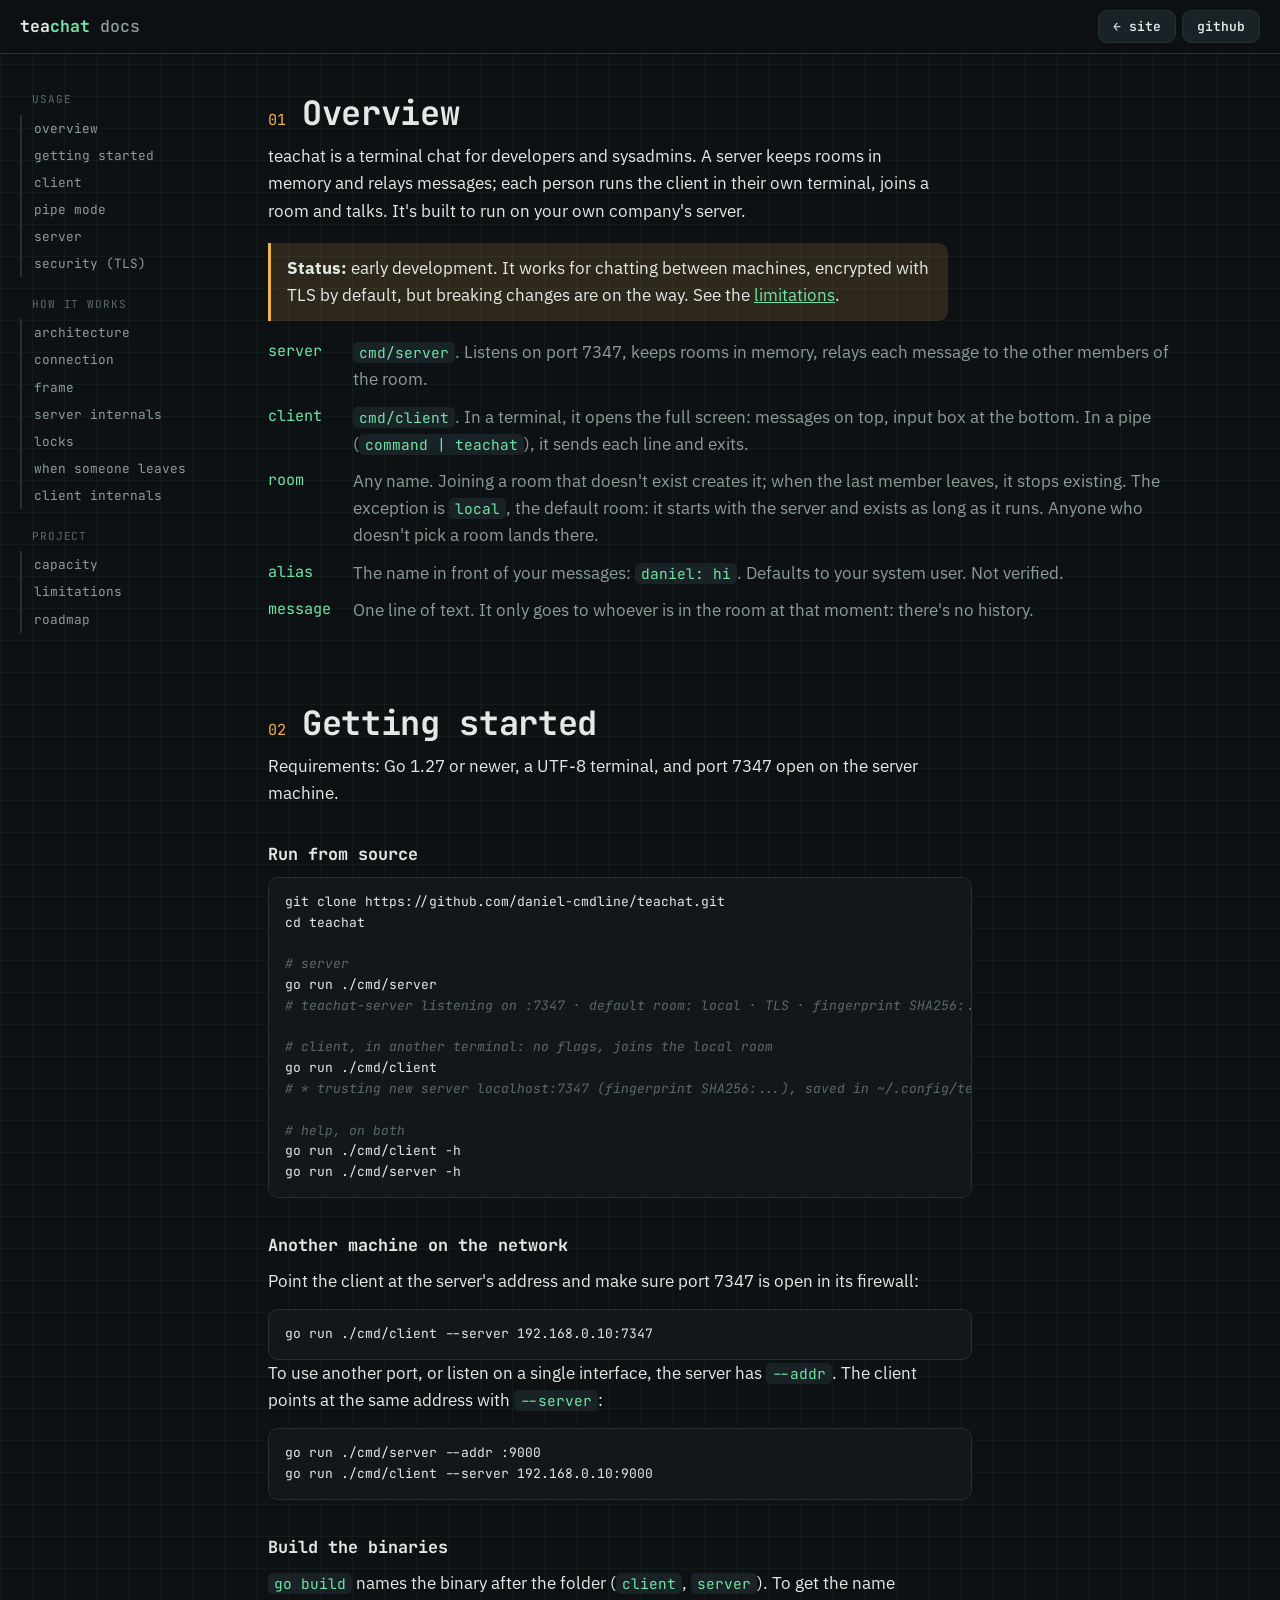
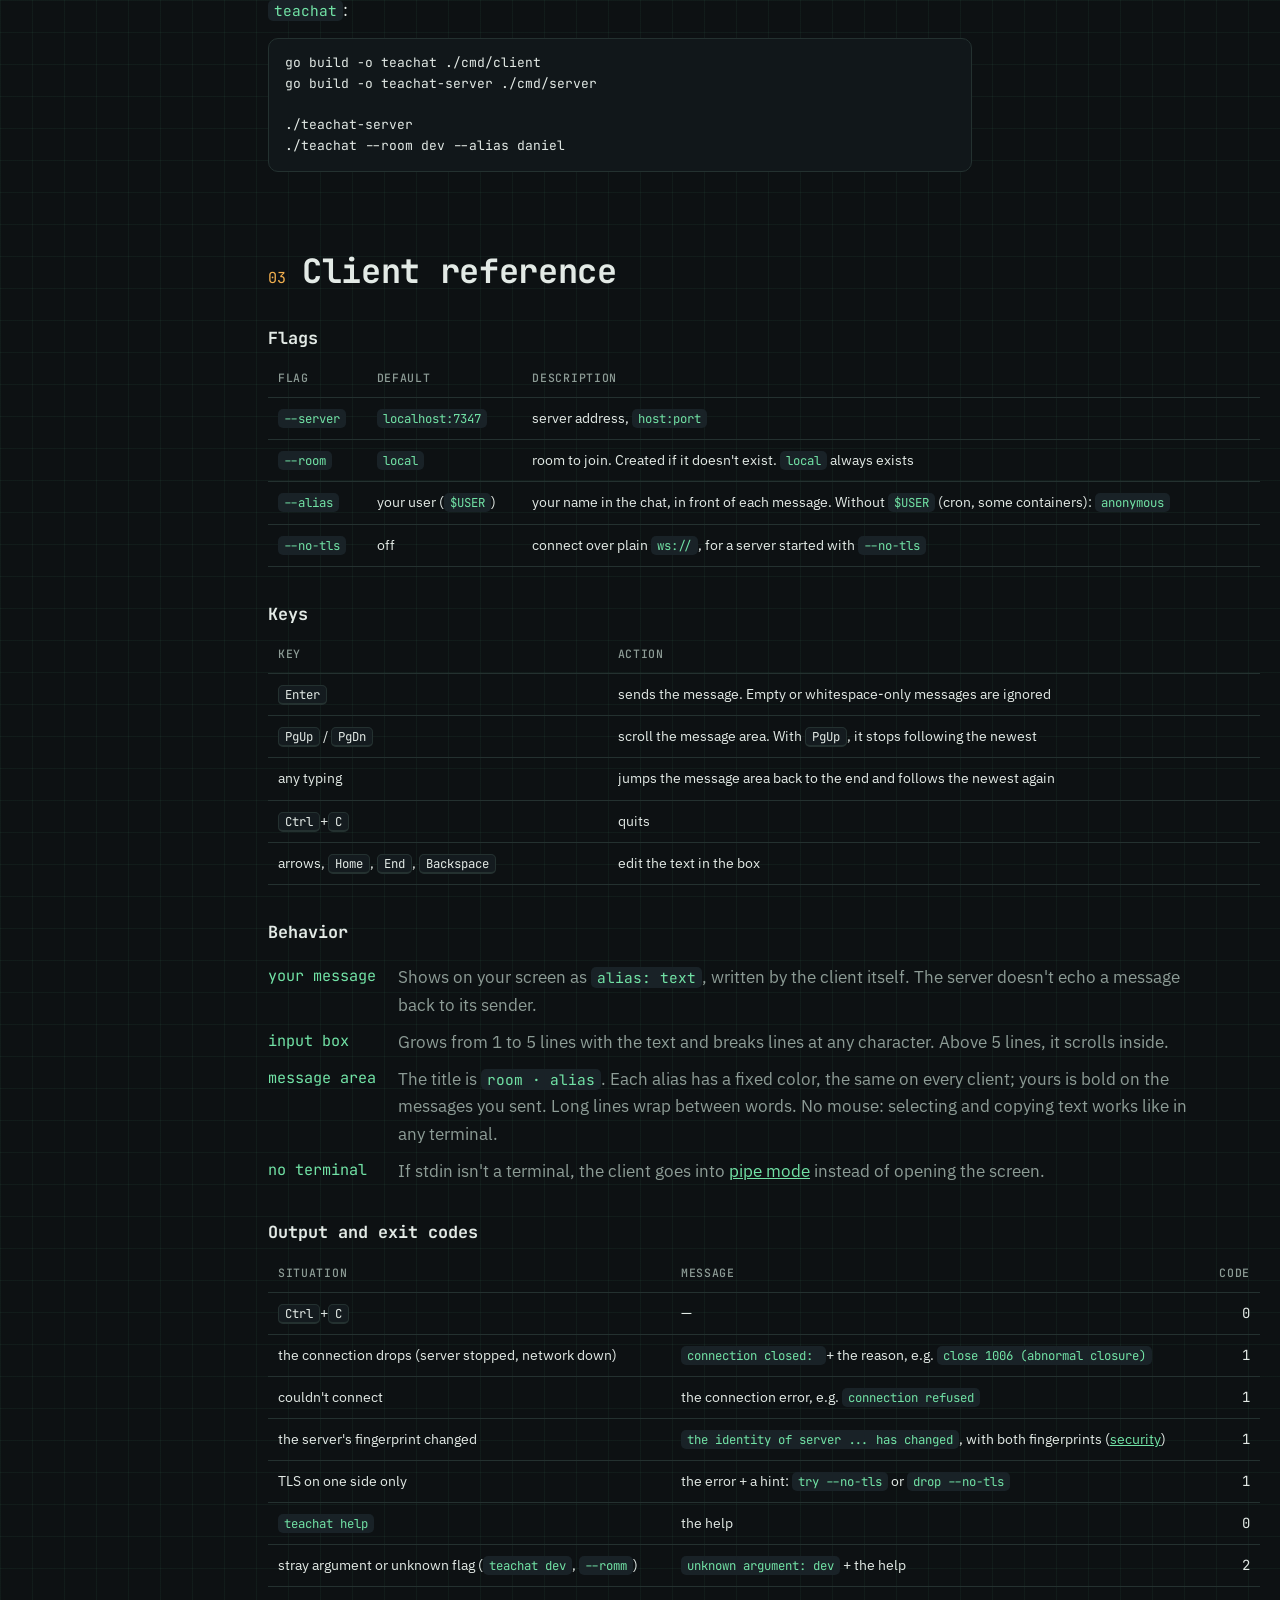
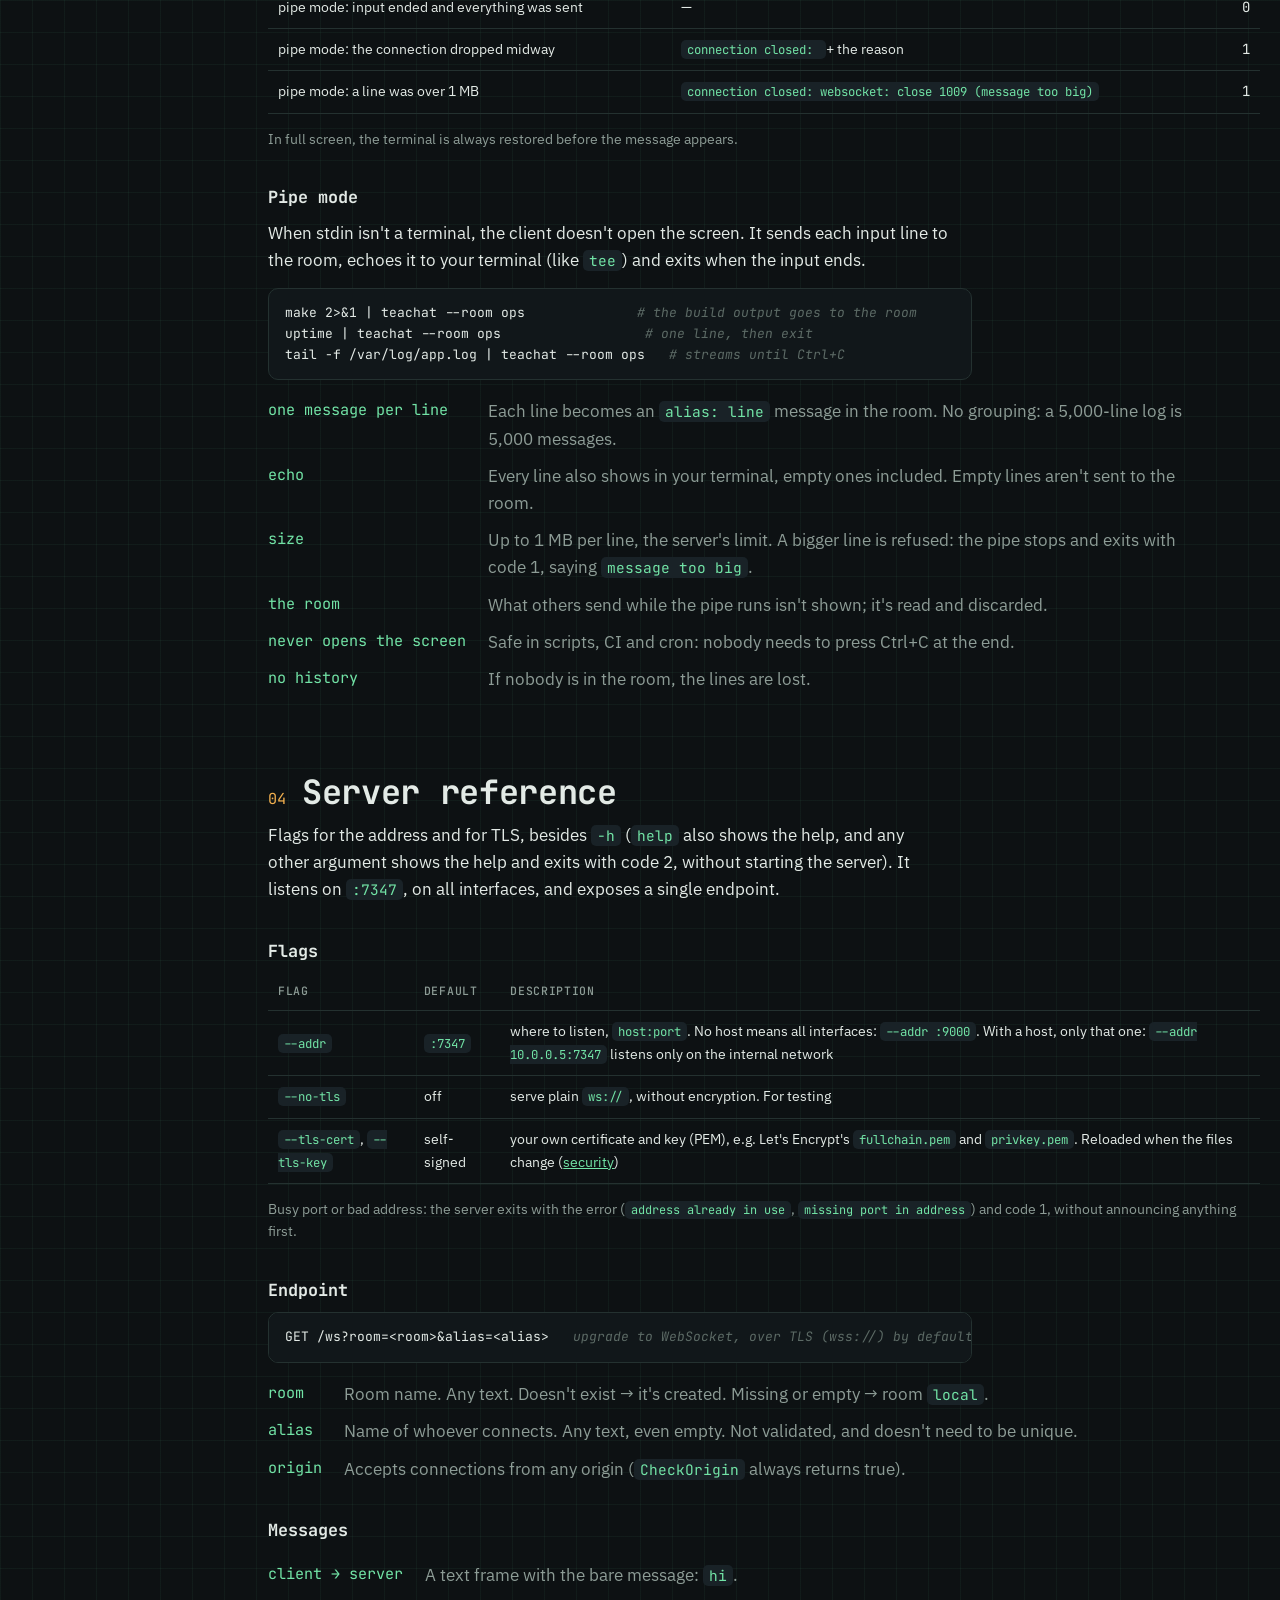
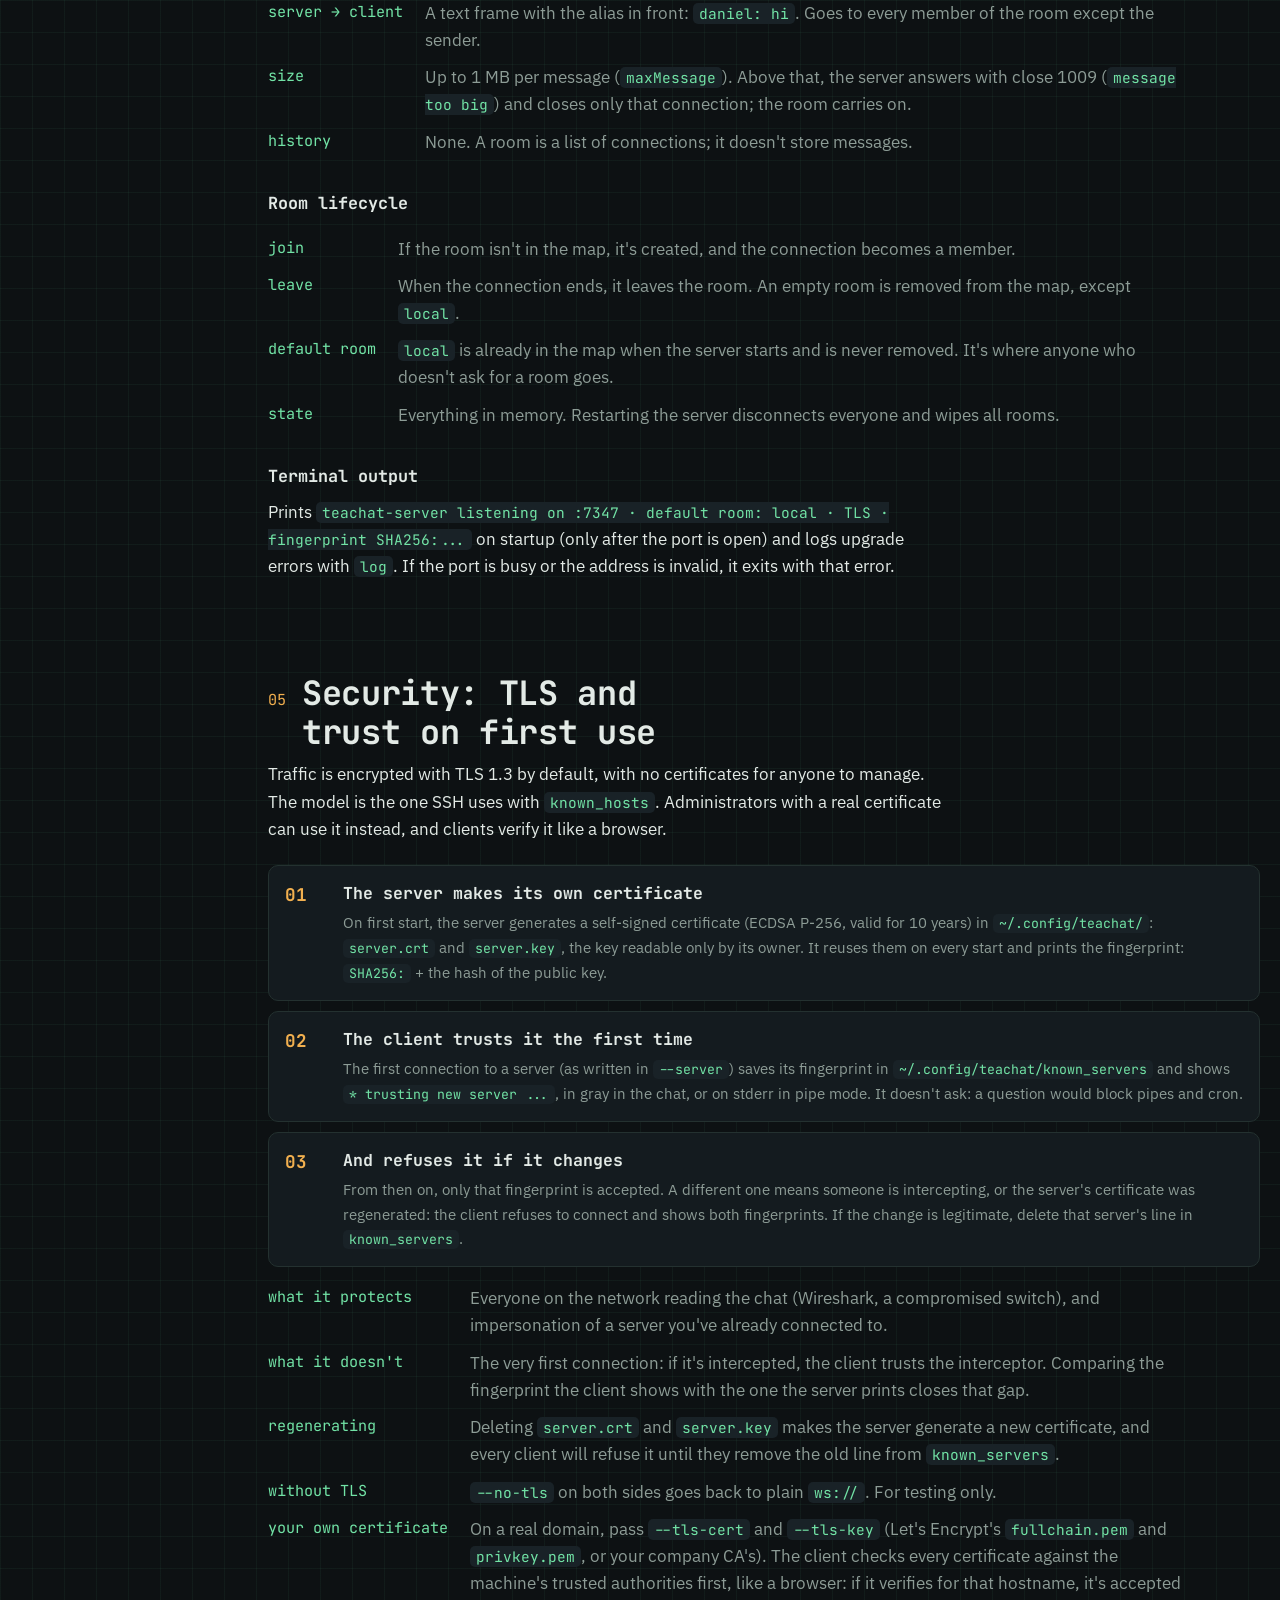
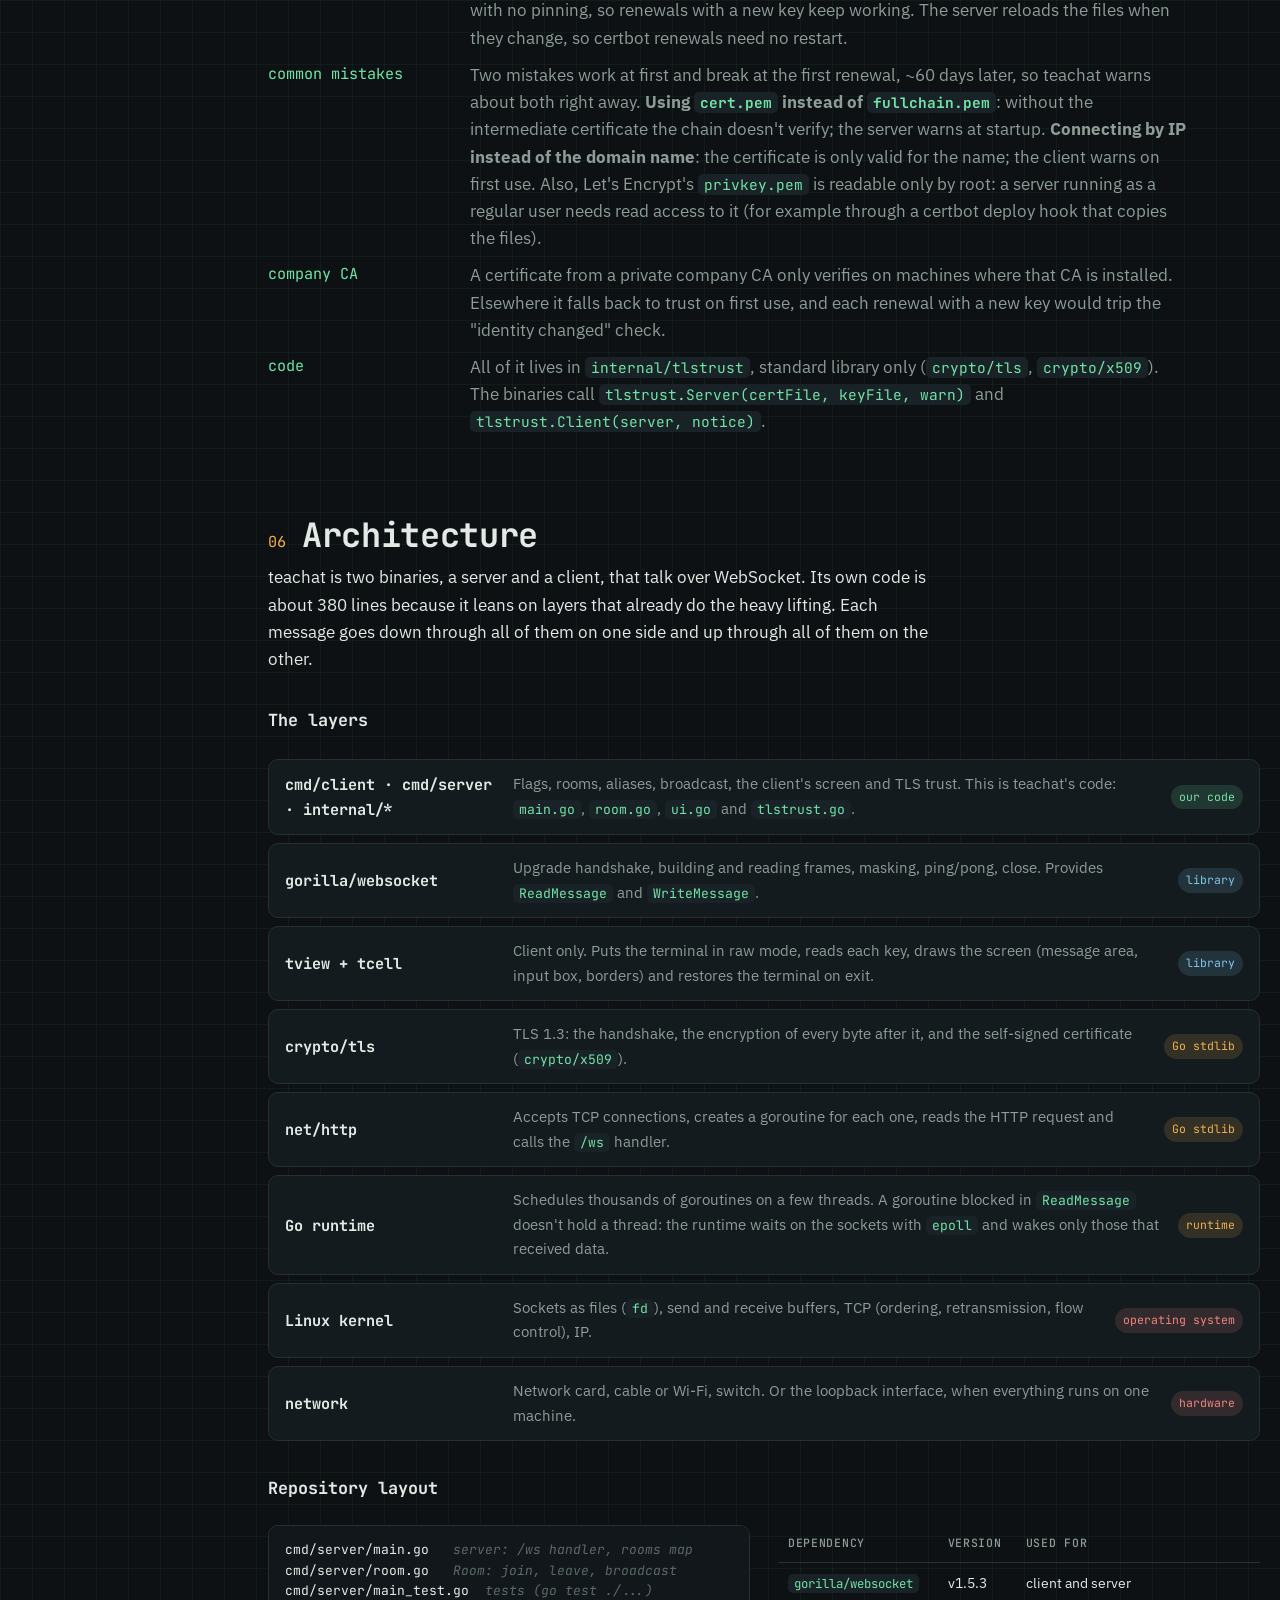
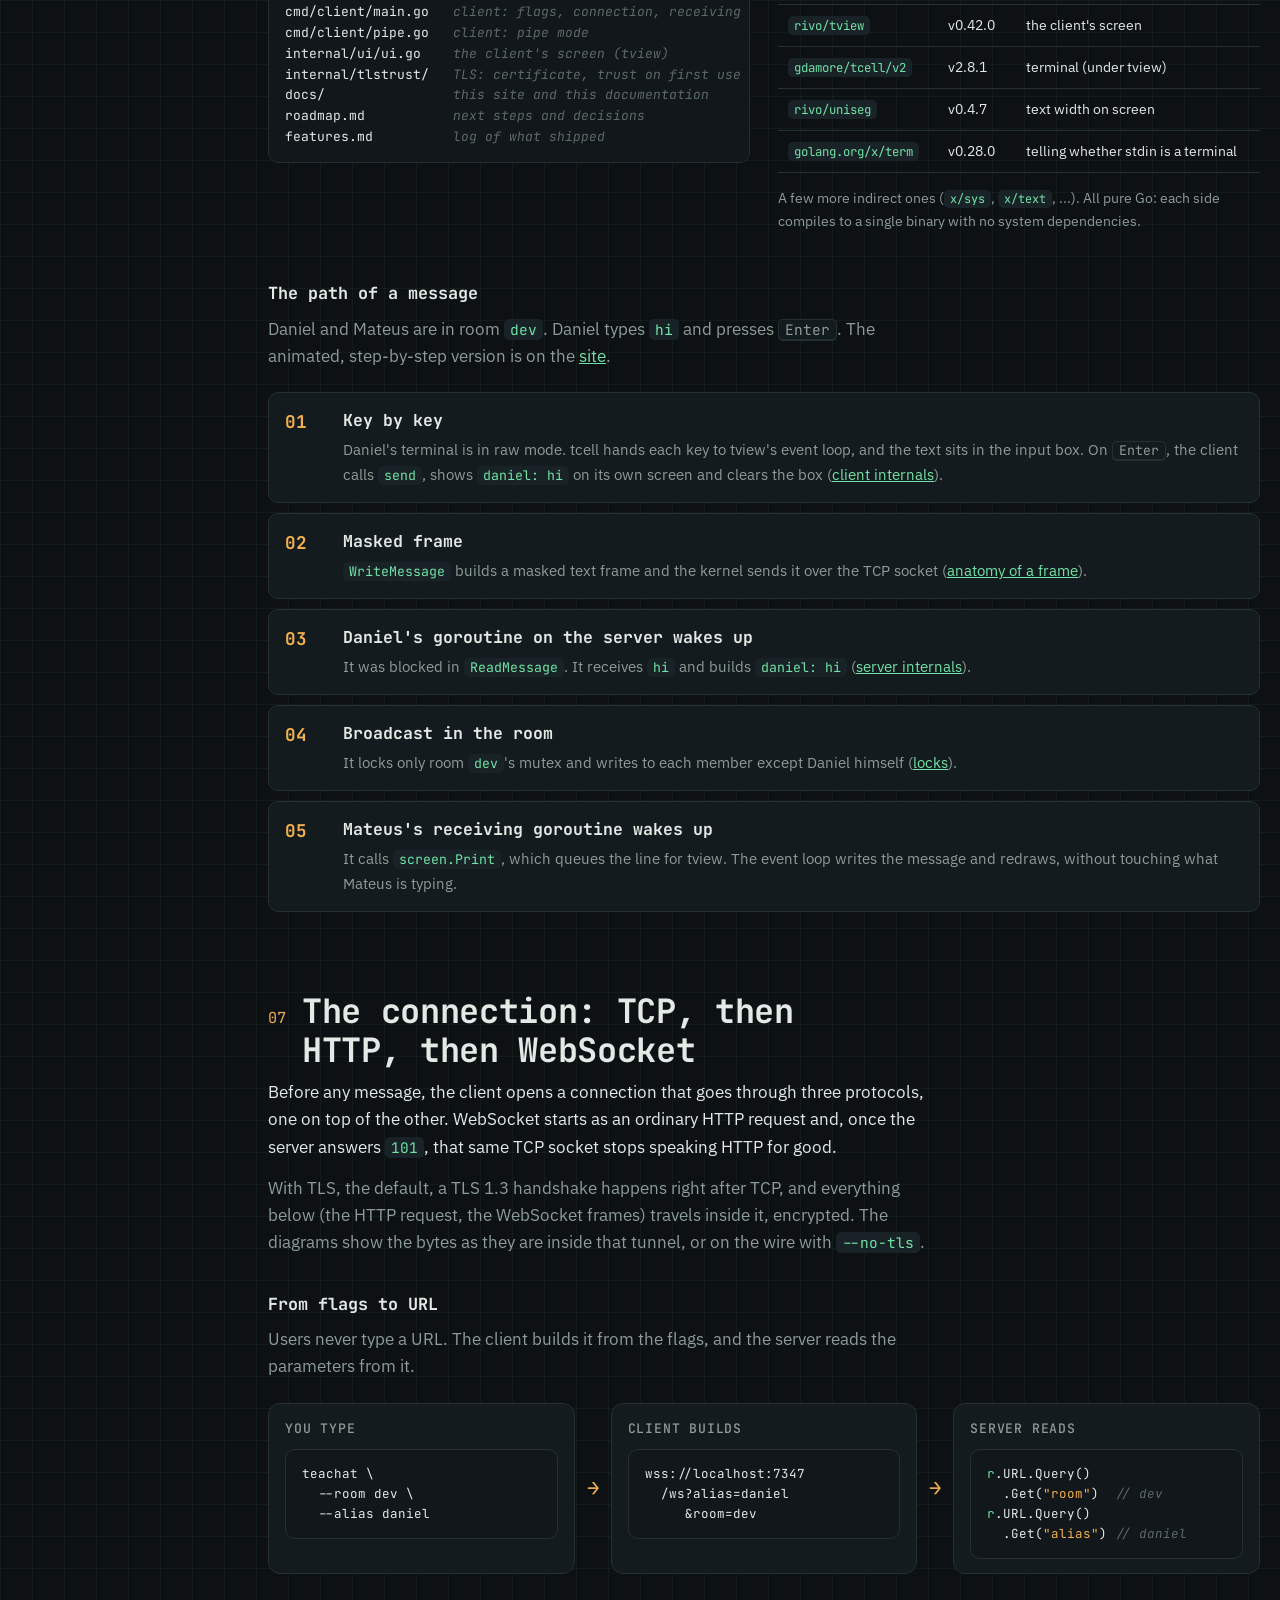
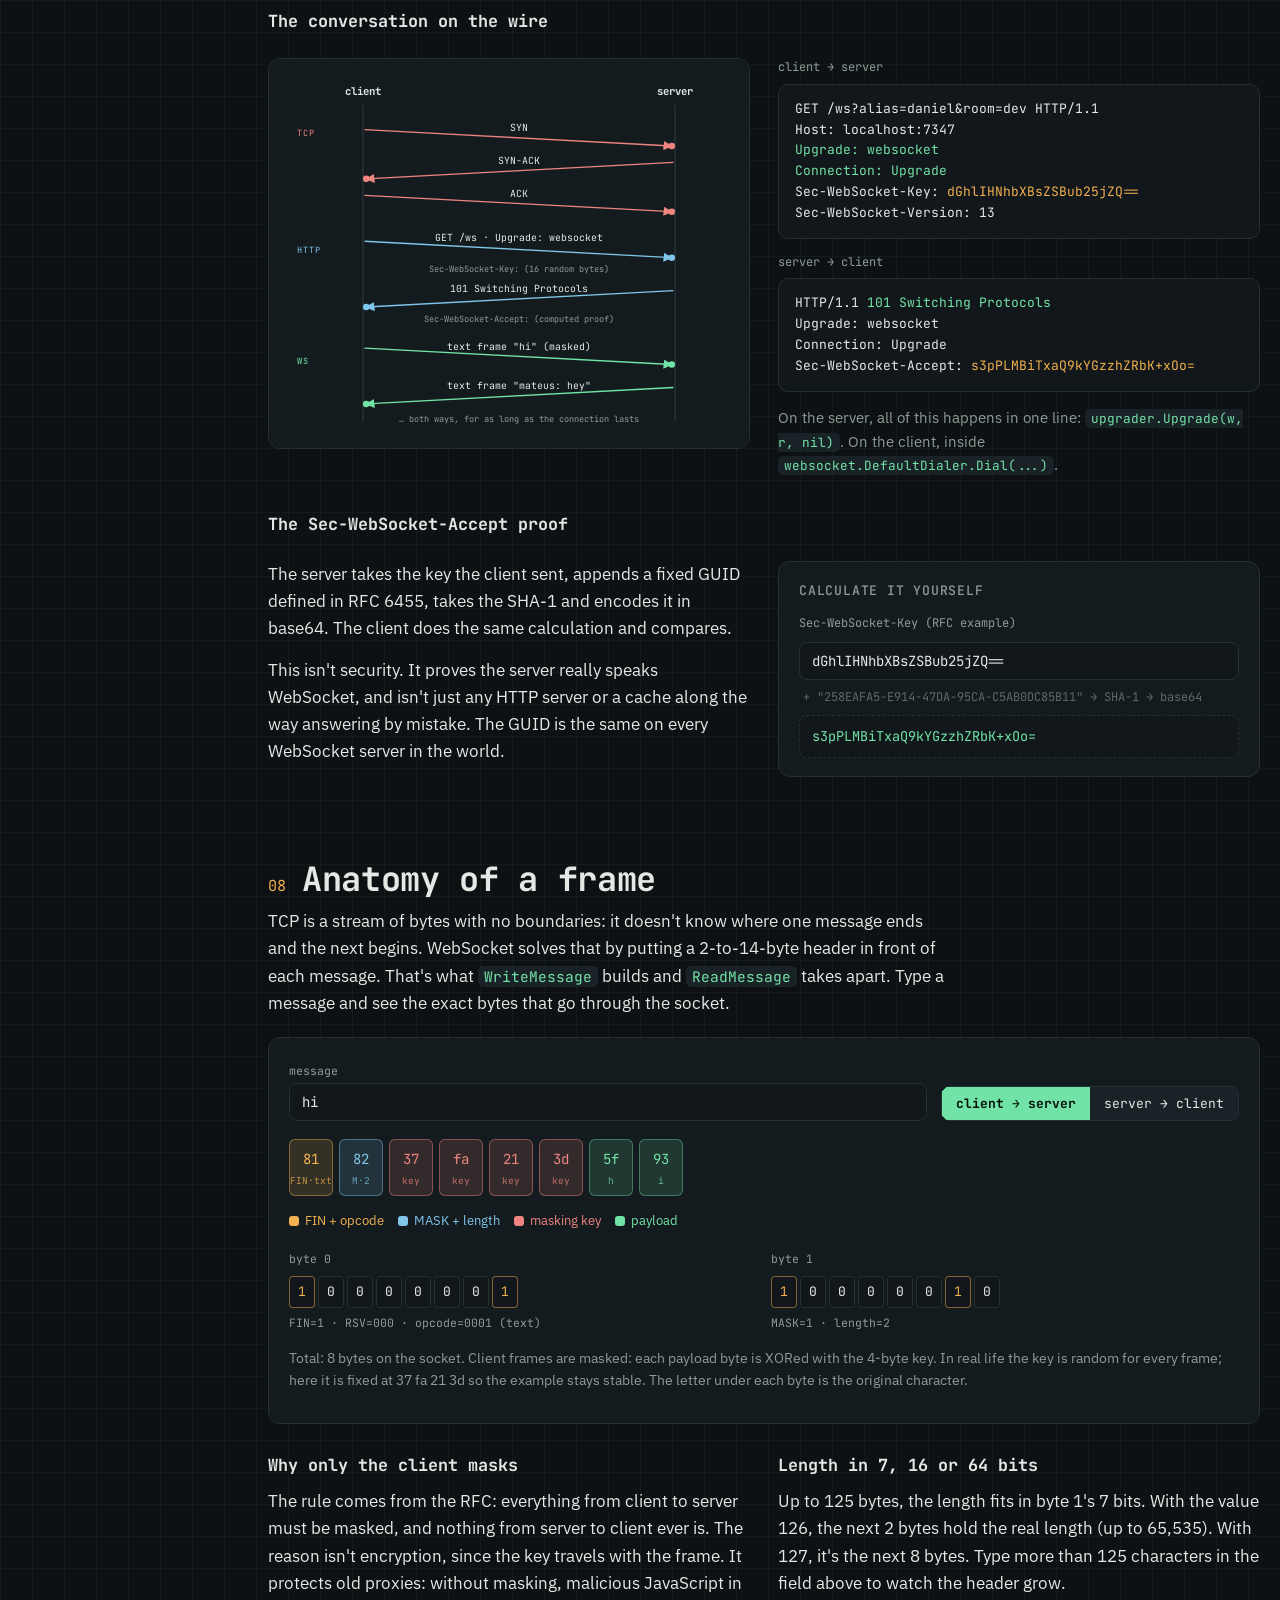
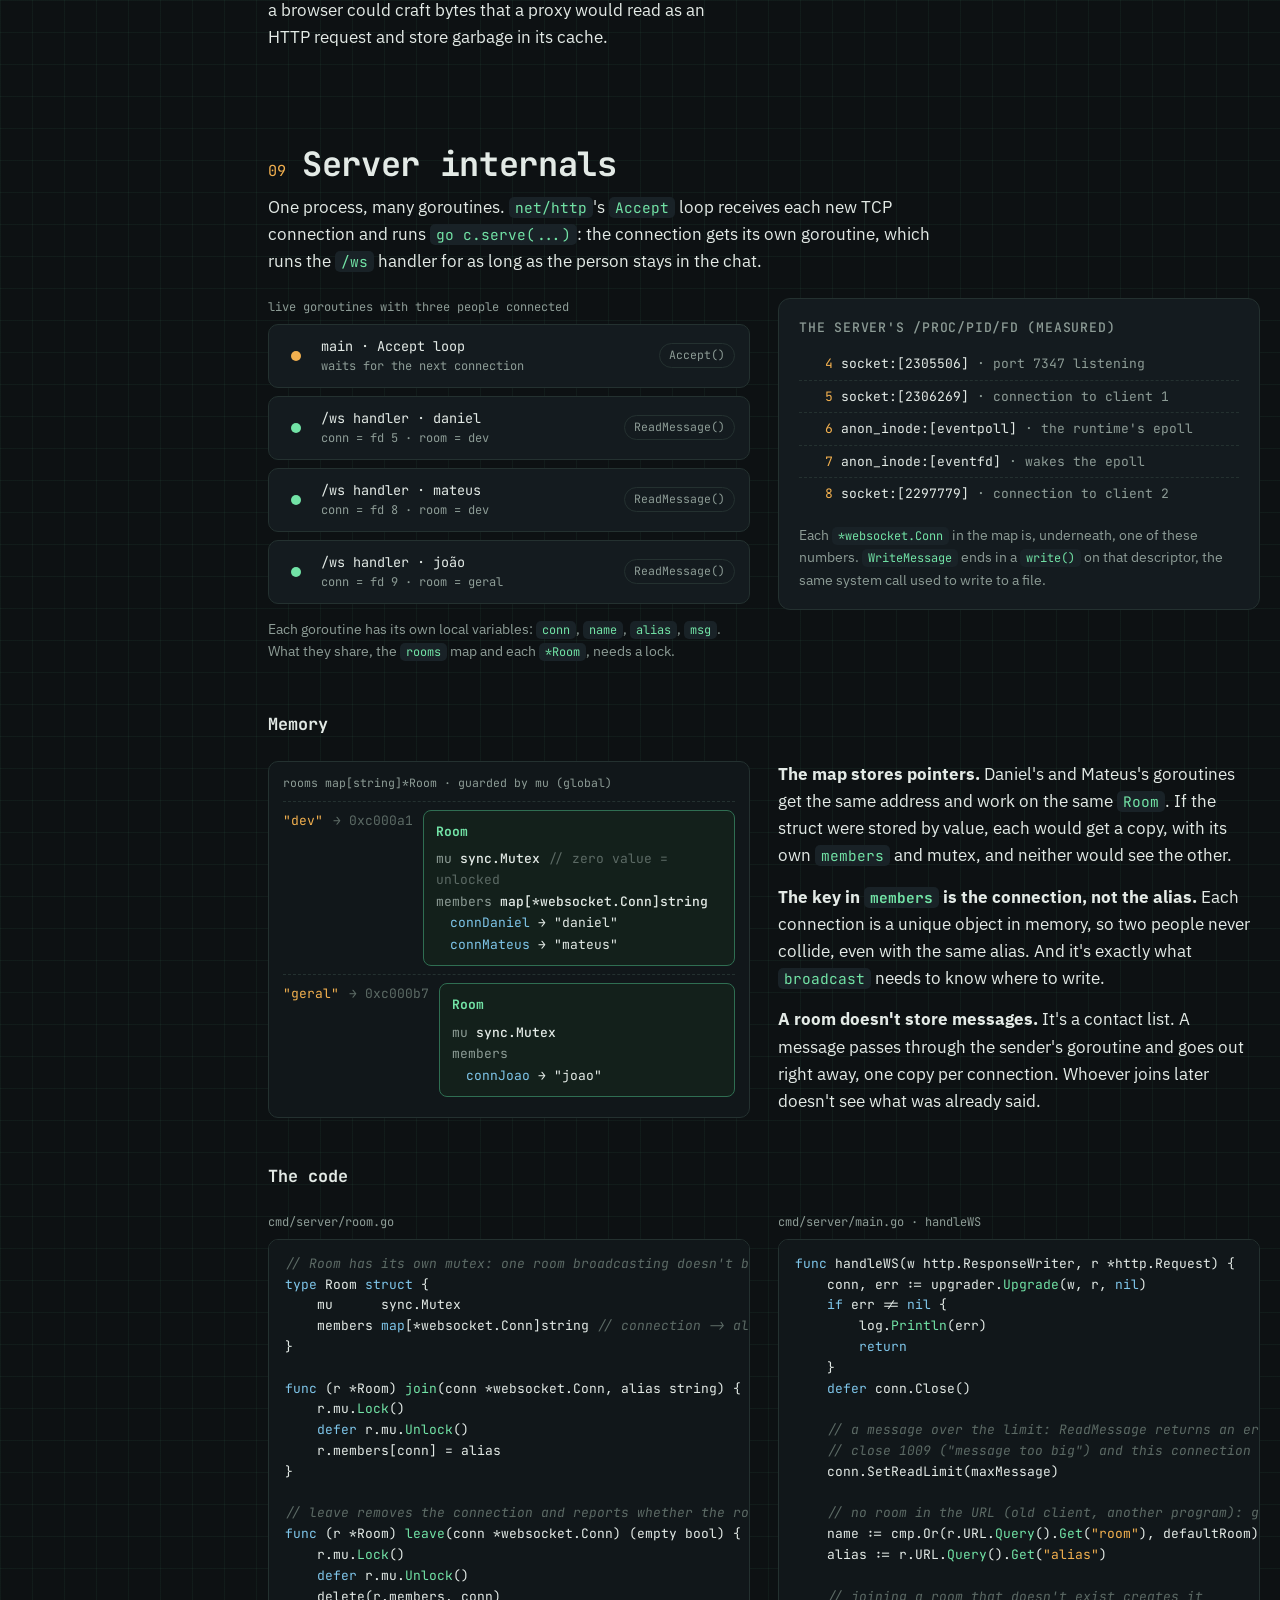
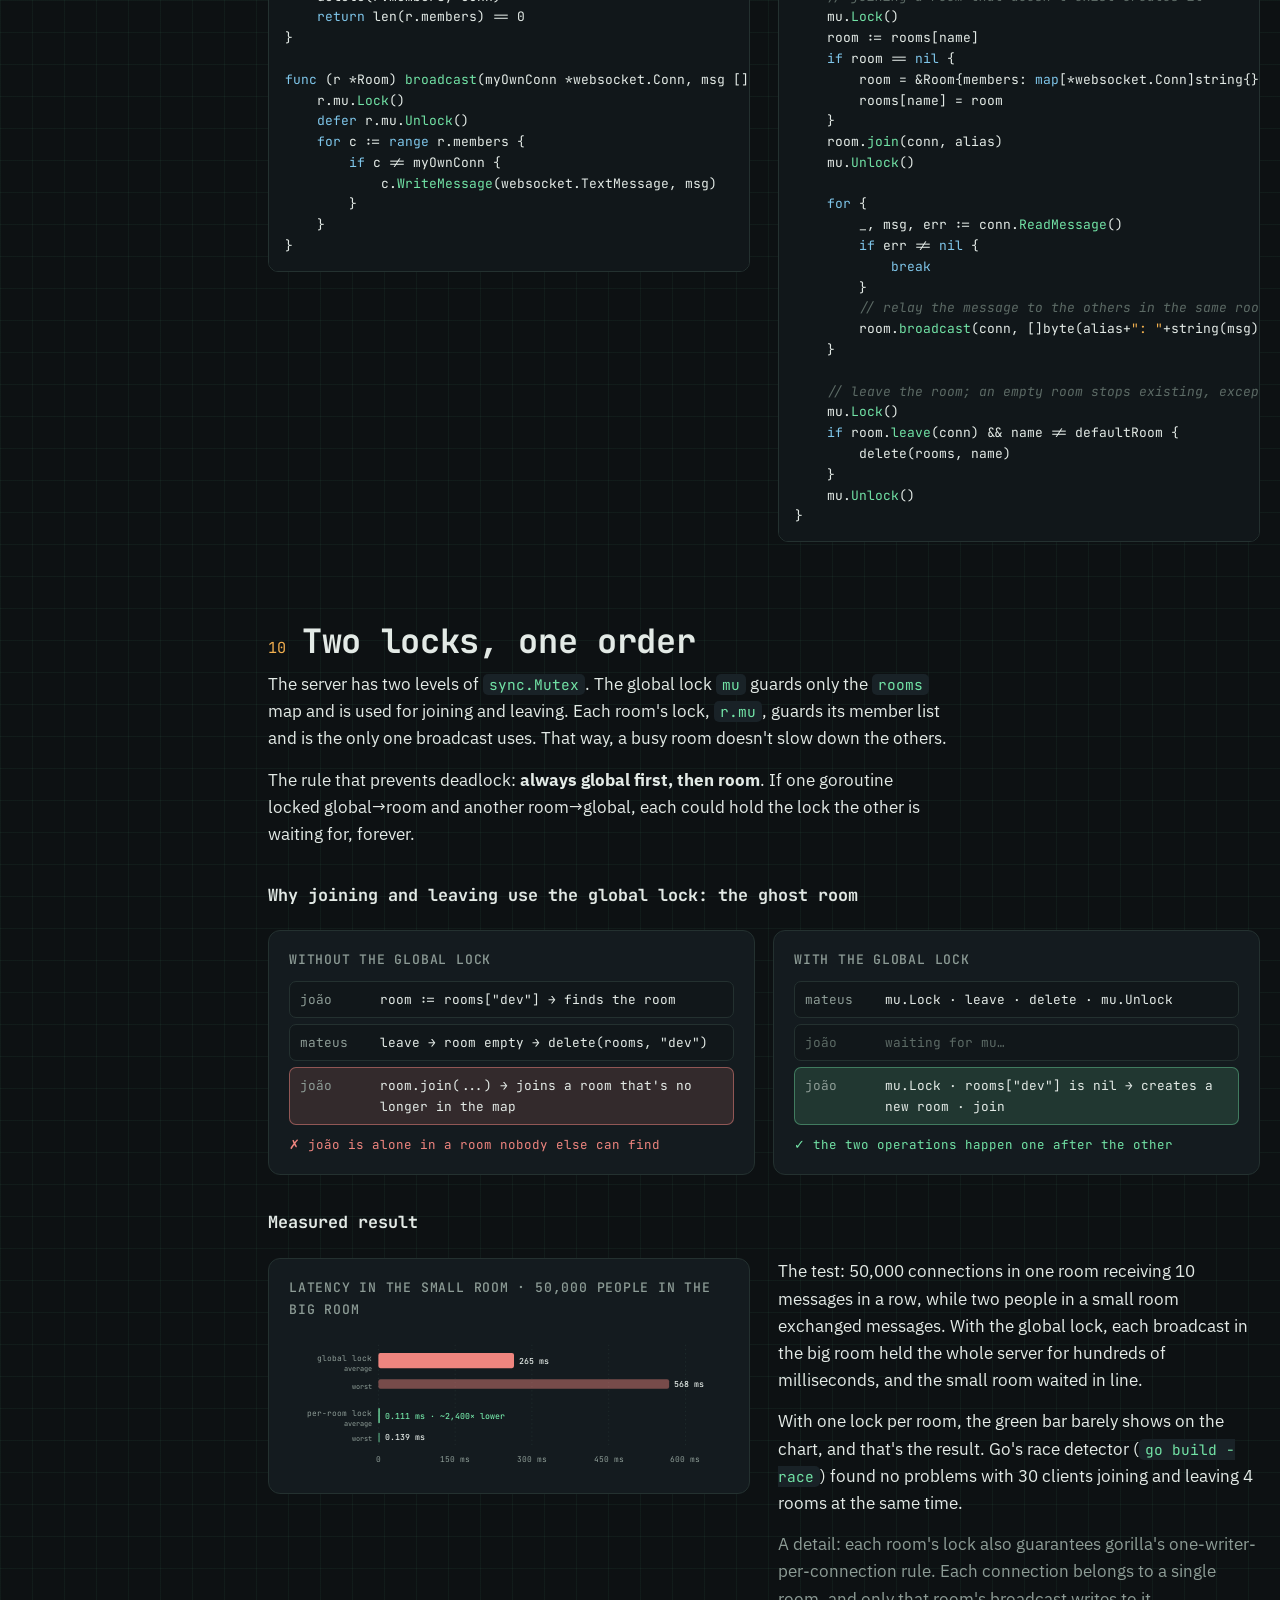
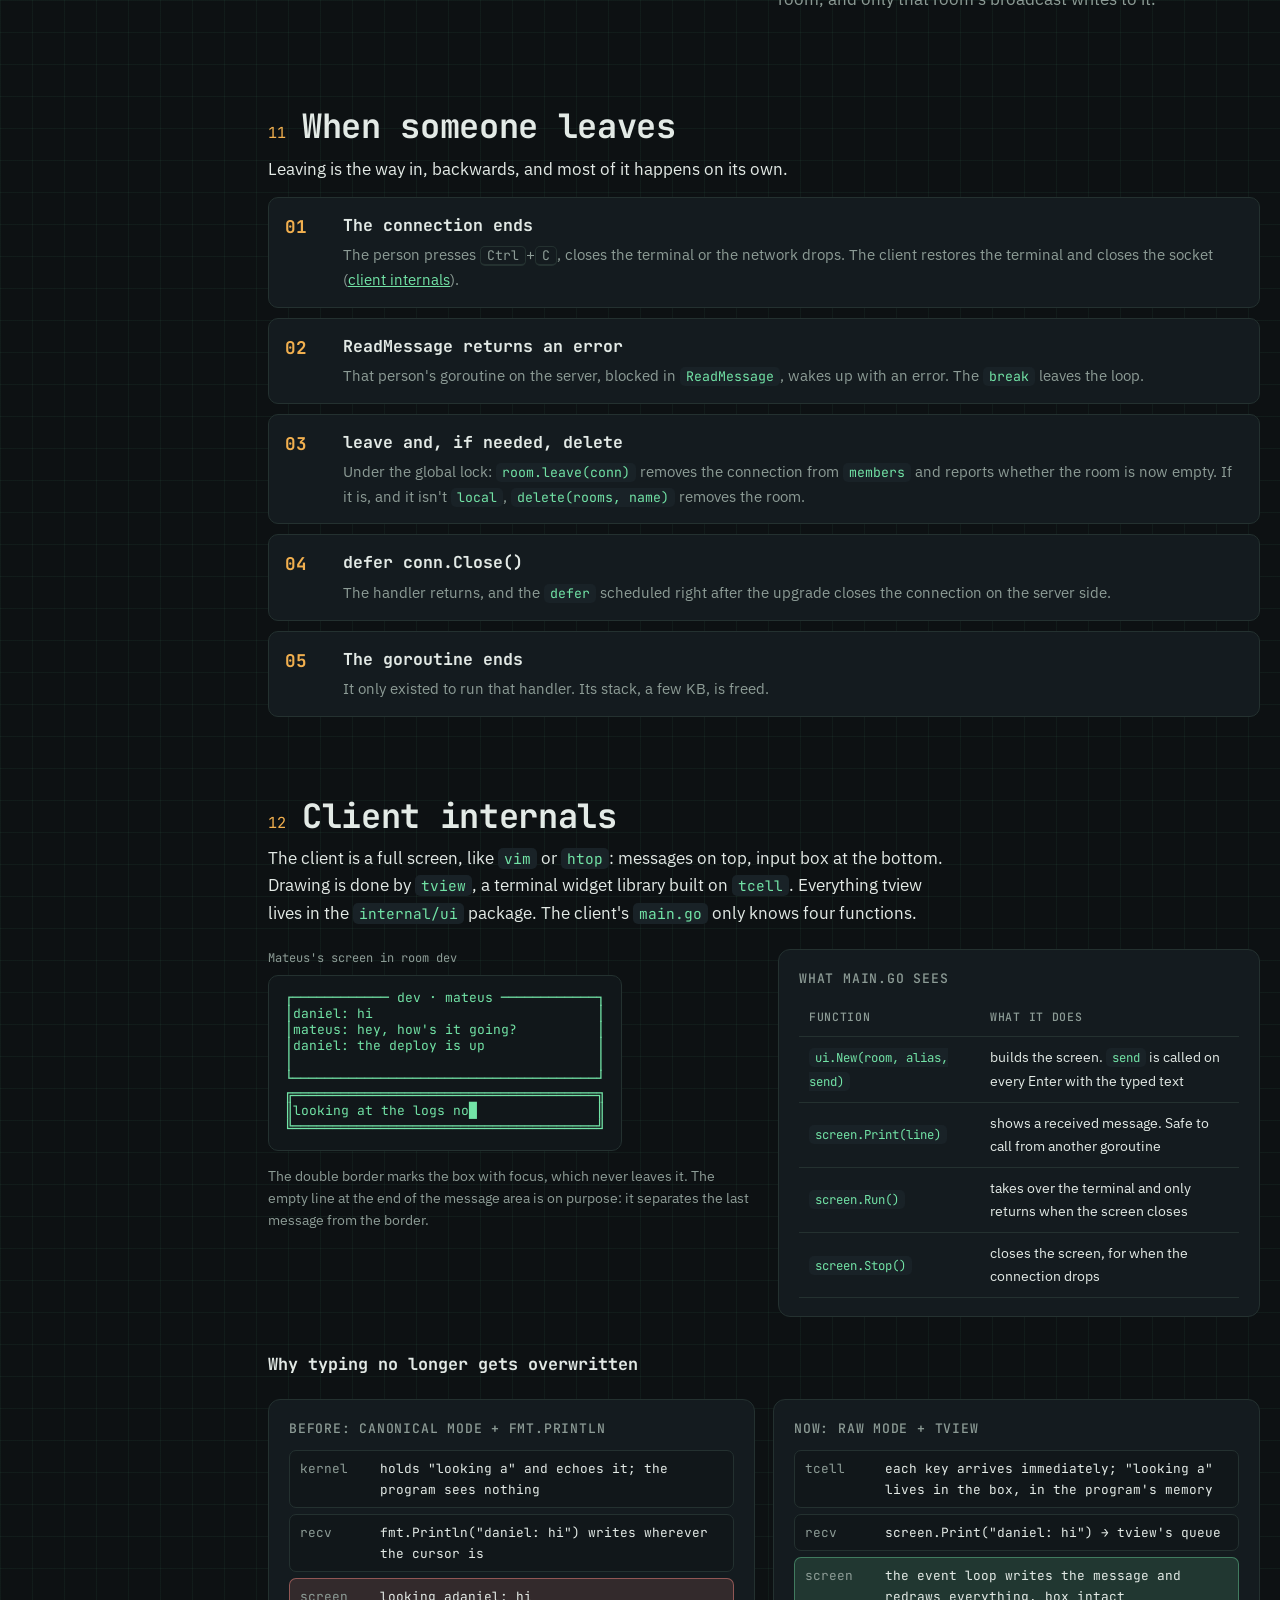
==== docs/docs.html @ d83d0df1 "TLS by default, with trust on first use or your own certificate All TLS code lives in internal/tlstr" ====
<!doctype html>
<html lang="en">
<head>
<meta charset="utf-8">
<meta name="viewport" content="width=device-width, initial-scale=1, viewport-fit=cover">
<title>teachat · docs</title>
<meta name="description" content="teachat documentation: usage, client and server reference, protocol, and how everything works inside.">
<link rel="preconnect" href="https://fonts.googleapis.com">
<link rel="preconnect" href="https://fonts.gstatic.com" crossorigin>
<link rel="stylesheet" href="https://fonts.googleapis.com/css2?family=IBM+Plex+Sans:wght@400;500;600&family=JetBrains+Mono:wght@400;500;700&display=swap">
<link rel="stylesheet" href="style.css">
</head>
<body>
<nav class="toc" aria-label="teachat">
  <div class="wrap" style="max-width:1280px">
    <a class="brand" href="index.html">tea<b>chat</b> <span style="color:var(--muted);font-weight:500">docs</span></a>
    <a class="btn" href="index.html">← site</a>
    <a class="btn" href="https://github.com/daniel-cmdline/teachat">github</a>
  </div>
</nav>

<div class="docs-grid">
<aside class="side" aria-label="Documentation">
  <div class="grp">usage</div>
  <a href="#overview">overview</a>
  <a href="#getting-started">getting started</a>
  <a href="#client-ref">client</a>
  <a href="#pipe-mode">pipe mode</a>
  <a href="#server-ref">server</a>
  <a href="#security">security (TLS)</a>
  <div class="grp">how it works</div>
  <a href="#architecture">architecture</a>
  <a href="#connection">connection</a>
  <a href="#frame">frame</a>
  <a href="#server">server internals</a>
  <a href="#locks">locks</a>
  <a href="#leaving">when someone leaves</a>
  <a href="#client">client internals</a>
  <div class="grp">project</div>
  <a href="#capacity">capacity</a>
  <a href="#limits">limitations</a>
  <a href="#roadmap">roadmap</a>
</aside>
<main>
<section id="overview">
  <div class="read">
    <div class="sec-head"><span class="sec-num">01</span><h2>Overview</h2></div>
    <p>teachat is a terminal chat for developers and sysadmins. A server keeps rooms in memory and relays messages; each person runs the client in their own terminal, joins a room and talks. It's built to run on your own company's server.</p>
    <div class="callout"><p><b>Status:</b> early development. It works for chatting between machines, encrypted with TLS by default, but breaking changes are on the way. See the <a href="#limits">limitations</a>.</p></div>
  </div>
  <dl class="ref">
    <dt>server</dt><dd><code>cmd/server</code>. Listens on port 7347, keeps rooms in memory, relays each message to the other members of the room.</dd>
    <dt>client</dt><dd><code>cmd/client</code>. In a terminal, it opens the full screen: messages on top, input box at the bottom. In a pipe (<code>command | teachat</code>), it sends each line and exits.</dd>
    <dt>room</dt><dd>Any name. Joining a room that doesn't exist creates it; when the last member leaves, it stops existing. The exception is <code>local</code>, the default room: it starts with the server and exists as long as it runs. Anyone who doesn't pick a room lands there.</dd>
    <dt>alias</dt><dd>The name in front of your messages: <code>daniel: hi</code>. Defaults to your system user. Not verified.</dd>
    <dt>message</dt><dd>One line of text. It only goes to whoever is in the room at that moment: there's no history.</dd>
  </dl>
</section>

<section id="getting-started">
  <div class="read">
    <div class="sec-head"><span class="sec-num">02</span><h2>Getting started</h2></div>
    <p>Requirements: Go 1.27 or newer, a UTF-8 terminal, and port 7347 open on the server machine.</p>
  </div>
  <h3>Run from source</h3>
  <pre style="max-width:88ch">git clone https://github.com/daniel-cmdline/teachat.git
cd teachat

<span class="c"># server</span>
go run ./cmd/server
<span class="c"># teachat-server listening on :7347 · default room: local · TLS · fingerprint SHA256:...</span>

<span class="c"># client, in another terminal: no flags, joins the local room</span>
go run ./cmd/client
<span class="c"># * trusting new server localhost:7347 (fingerprint SHA256:...), saved in ~/.config/teachat/known_servers</span>

<span class="c"># help, on both</span>
go run ./cmd/client -h
go run ./cmd/server -h</pre>
  <h3>Another machine on the network</h3>
  <p class="read">Point the client at the server's address and make sure port 7347 is open in its firewall:</p>
  <pre style="max-width:88ch">go run ./cmd/client --server 192.168.0.10:7347</pre>
  <p class="read">To use another port, or listen on a single interface, the server has <code>--addr</code>. The client points at the same address with <code>--server</code>:</p>
  <pre style="max-width:88ch">go run ./cmd/server --addr :9000
go run ./cmd/client --server 192.168.0.10:9000</pre>
  <h3>Build the binaries</h3>
  <p class="read"><code>go build</code> names the binary after the folder (<code>client</code>, <code>server</code>). To get the name <code>teachat</code>:</p>
  <pre style="max-width:88ch">go build -o teachat ./cmd/client
go build -o teachat-server ./cmd/server

./teachat-server
./teachat --room dev --alias daniel</pre>
</section>

<section id="client-ref">
  <div class="read">
    <div class="sec-head"><span class="sec-num">03</span><h2>Client reference</h2></div>
  </div>
  <h3>Flags</h3>
  <div class="scroll">
    <table>
      <thead><tr><th>flag</th><th>default</th><th>description</th></tr></thead>
      <tbody>
        <tr><td><code>--server</code></td><td><code>localhost:7347</code></td><td>server address, <code>host:port</code></td></tr>
        <tr><td><code>--room</code></td><td><code>local</code></td><td>room to join. Created if it doesn't exist. <code>local</code> always exists</td></tr>
        <tr><td><code>--alias</code></td><td>your user (<code>$USER</code>)</td><td>your name in the chat, in front of each message. Without <code>$USER</code> (cron, some containers): <code>anonymous</code></td></tr>
        <tr><td><code>--no-tls</code></td><td>off</td><td>connect over plain <code>ws://</code>, for a server started with <code>--no-tls</code></td></tr>
      </tbody>
    </table>
  </div>
  <h3>Keys</h3>
  <div class="scroll">
    <table>
      <thead><tr><th>key</th><th>action</th></tr></thead>
      <tbody>
        <tr><td><kbd>Enter</kbd></td><td>sends the message. Empty or whitespace-only messages are ignored</td></tr>
        <tr><td><kbd>PgUp</kbd> / <kbd>PgDn</kbd></td><td>scroll the message area. With <kbd>PgUp</kbd>, it stops following the newest</td></tr>
        <tr><td>any typing</td><td>jumps the message area back to the end and follows the newest again</td></tr>
        <tr><td><kbd>Ctrl</kbd>+<kbd>C</kbd></td><td>quits</td></tr>
        <tr><td>arrows, <kbd>Home</kbd>, <kbd>End</kbd>, <kbd>Backspace</kbd></td><td>edit the text in the box</td></tr>
      </tbody>
    </table>
  </div>
  <h3>Behavior</h3>
  <dl class="ref">
    <dt>your message</dt><dd>Shows on your screen as <code>alias: text</code>, written by the client itself. The server doesn't echo a message back to its sender.</dd>
    <dt>input box</dt><dd>Grows from 1 to 5 lines with the text and breaks lines at any character. Above 5 lines, it scrolls inside.</dd>
    <dt>message area</dt><dd>The title is <code>room · alias</code>. Each alias has a fixed color, the same on every client; yours is bold on the messages you sent. Long lines wrap between words. No mouse: selecting and copying text works like in any terminal.</dd>
    <dt>no terminal</dt><dd>If stdin isn't a terminal, the client goes into <a href="#pipe-mode">pipe mode</a> instead of opening the screen.</dd>
  </dl>
  <h3>Output and exit codes</h3>
  <div class="scroll">
    <table>
      <thead><tr><th>situation</th><th>message</th><th class="num">code</th></tr></thead>
      <tbody>
        <tr><td><kbd>Ctrl</kbd>+<kbd>C</kbd></td><td>—</td><td class="num">0</td></tr>
        <tr><td>the connection drops (server stopped, network down)</td><td><code>connection closed: </code> + the reason, e.g. <code>close 1006 (abnormal closure)</code></td><td class="num">1</td></tr>
        <tr><td>couldn't connect</td><td>the connection error, e.g. <code>connection refused</code></td><td class="num">1</td></tr>
        <tr><td>the server's fingerprint changed</td><td><code>the identity of server ... has changed</code>, with both fingerprints (<a href="#security">security</a>)</td><td class="num">1</td></tr>
        <tr><td>TLS on one side only</td><td>the error + a hint: <code>try --no-tls</code> or <code>drop --no-tls</code></td><td class="num">1</td></tr>
        <tr><td><code>teachat help</code></td><td>the help</td><td class="num">0</td></tr>
        <tr><td>stray argument or unknown flag (<code>teachat dev</code>, <code>--romm</code>)</td><td><code>unknown argument: dev</code> + the help</td><td class="num">2</td></tr>
        <tr><td>pipe mode: input ended and everything was sent</td><td>—</td><td class="num">0</td></tr>
        <tr><td>pipe mode: the connection dropped midway</td><td><code>connection closed: </code> + the reason</td><td class="num">1</td></tr>
        <tr><td>pipe mode: a line was over 1 MB</td><td><code>connection closed: websocket: close 1009 (message too big)</code></td><td class="num">1</td></tr>
      </tbody>
    </table>
  </div>
  <p class="note">In full screen, the terminal is always restored before the message appears.</p>

  <h3 id="pipe-mode">Pipe mode</h3>
  <p class="read">When stdin isn't a terminal, the client doesn't open the screen. It sends each input line to the room, echoes it to your terminal (like <code>tee</code>) and exits when the input ends.</p>
  <pre style="max-width:88ch">make 2>&amp;1 | teachat --room ops              <span class="c"># the build output goes to the room</span>
uptime | teachat --room ops                  <span class="c"># one line, then exit</span>
tail -f /var/log/app.log | teachat --room ops   <span class="c"># streams until Ctrl+C</span></pre>
  <dl class="ref">
    <dt>one message per line</dt><dd>Each line becomes an <code>alias: line</code> message in the room. No grouping: a 5,000-line log is 5,000 messages.</dd>
    <dt>echo</dt><dd>Every line also shows in your terminal, empty ones included. Empty lines aren't sent to the room.</dd>
    <dt>size</dt><dd>Up to 1 MB per line, the server's limit. A bigger line is refused: the pipe stops and exits with code 1, saying <code>message too big</code>.</dd>
    <dt>the room</dt><dd>What others send while the pipe runs isn't shown; it's read and discarded.</dd>
    <dt>never opens the screen</dt><dd>Safe in scripts, CI and cron: nobody needs to press Ctrl+C at the end.</dd>
    <dt>no history</dt><dd>If nobody is in the room, the lines are lost.</dd>
  </dl>
</section>

<section id="server-ref">
  <div class="read">
    <div class="sec-head"><span class="sec-num">04</span><h2>Server reference</h2></div>
    <p>Flags for the address and for TLS, besides <code>-h</code> (<code>help</code> also shows the help, and any other argument shows the help and exits with code 2, without starting the server). It listens on <code>:7347</code>, on all interfaces, and exposes a single endpoint.</p>
  </div>
  <h3>Flags</h3>
  <div class="scroll">
    <table>
      <thead><tr><th>flag</th><th>default</th><th>description</th></tr></thead>
      <tbody>
        <tr><td><code>--addr</code></td><td><code>:7347</code></td><td>where to listen, <code>host:port</code>. No host means all interfaces: <code>--addr :9000</code>. With a host, only that one: <code>--addr 10.0.0.5:7347</code> listens only on the internal network</td></tr>
        <tr><td><code>--no-tls</code></td><td>off</td><td>serve plain <code>ws://</code>, without encryption. For testing</td></tr>
        <tr><td><code>--tls-cert</code>, <code>--tls-key</code></td><td>self-signed</td><td>your own certificate and key (PEM), e.g. Let's Encrypt's <code>fullchain.pem</code> and <code>privkey.pem</code>. Reloaded when the files change (<a href="#security">security</a>)</td></tr>
      </tbody>
    </table>
  </div>
  <p class="note">Busy port or bad address: the server exits with the error (<code>address already in use</code>, <code>missing port in address</code>) and code 1, without announcing anything first.</p>
  <h3>Endpoint</h3>
  <pre style="max-width:88ch">GET /ws?room=&lt;room&gt;&amp;alias=&lt;alias&gt;   <span class="c">upgrade to WebSocket, over TLS (wss://) by default</span></pre>
  <dl class="ref">
    <dt>room</dt><dd>Room name. Any text. Doesn't exist → it's created. Missing or empty → room <code>local</code>.</dd>
    <dt>alias</dt><dd>Name of whoever connects. Any text, even empty. Not validated, and doesn't need to be unique.</dd>
    <dt>origin</dt><dd>Accepts connections from any origin (<code>CheckOrigin</code> always returns true).</dd>
  </dl>
  <h3>Messages</h3>
  <dl class="ref">
    <dt>client → server</dt><dd>A text frame with the bare message: <code>hi</code>.</dd>
    <dt>server → client</dt><dd>A text frame with the alias in front: <code>daniel: hi</code>. Goes to every member of the room except the sender.</dd>
    <dt>size</dt><dd>Up to 1 MB per message (<code>maxMessage</code>). Above that, the server answers with close 1009 (<code>message too big</code>) and closes only that connection; the room carries on.</dd>
    <dt>history</dt><dd>None. A room is a list of connections; it doesn't store messages.</dd>
  </dl>
  <h3>Room lifecycle</h3>
  <dl class="ref">
    <dt>join</dt><dd>If the room isn't in the map, it's created, and the connection becomes a member.</dd>
    <dt>leave</dt><dd>When the connection ends, it leaves the room. An empty room is removed from the map, except <code>local</code>.</dd>
    <dt>default room</dt><dd><code>local</code> is already in the map when the server starts and is never removed. It's where anyone who doesn't ask for a room goes.</dd>
    <dt>state</dt><dd>Everything in memory. Restarting the server disconnects everyone and wipes all rooms.</dd>
  </dl>
  <h3>Terminal output</h3>
  <p class="read">Prints <code>teachat-server listening on :7347 · default room: local · TLS · fingerprint SHA256:...</code> on startup (only after the port is open) and logs upgrade errors with <code>log</code>. If the port is busy or the address is invalid, it exits with that error.</p>
</section>

<section id="security">
  <div class="read">
    <div class="sec-head"><span class="sec-num">05</span><h2>Security: TLS and trust on first use</h2></div>
    <p>Traffic is encrypted with TLS 1.3 by default, with no certificates for anyone to manage. The model is the one SSH uses with <code>known_hosts</code>. Administrators with a real certificate can use it instead, and clients verify it like a browser.</p>
  </div>
  <ol class="road">
    <li><div><b>The server makes its own certificate</b><p>On first start, the server generates a self-signed certificate (ECDSA P-256, valid for 10 years) in <code>~/.config/teachat/</code>: <code>server.crt</code> and <code>server.key</code>, the key readable only by its owner. It reuses them on every start and prints the fingerprint: <code>SHA256:</code> + the hash of the public key.</p></div></li>
    <li><div><b>The client trusts it the first time</b><p>The first connection to a server (as written in <code>--server</code>) saves its fingerprint in <code>~/.config/teachat/known_servers</code> and shows <code>* trusting new server ...</code>, in gray in the chat, or on stderr in pipe mode. It doesn't ask: a question would block pipes and cron.</p></div></li>
    <li><div><b>And refuses it if it changes</b><p>From then on, only that fingerprint is accepted. A different one means someone is intercepting, or the server's certificate was regenerated: the client refuses to connect and shows both fingerprints. If the change is legitimate, delete that server's line in <code>known_servers</code>.</p></div></li>
  </ol>
  <dl class="ref">
    <dt>what it protects</dt><dd>Everyone on the network reading the chat (Wireshark, a compromised switch), and impersonation of a server you've already connected to.</dd>
    <dt>what it doesn't</dt><dd>The very first connection: if it's intercepted, the client trusts the interceptor. Comparing the fingerprint the client shows with the one the server prints closes that gap.</dd>
    <dt>regenerating</dt><dd>Deleting <code>server.crt</code> and <code>server.key</code> makes the server generate a new certificate, and every client will refuse it until they remove the old line from <code>known_servers</code>.</dd>
    <dt>without TLS</dt><dd><code>--no-tls</code> on both sides goes back to plain <code>ws://</code>. For testing only.</dd>
    <dt>your own certificate</dt><dd>On a real domain, pass <code>--tls-cert</code> and <code>--tls-key</code> (Let's Encrypt's <code>fullchain.pem</code> and <code>privkey.pem</code>, or your company CA's). The client checks every certificate against the machine's trusted authorities first, like a browser: if it verifies for that hostname, it's accepted with no pinning, so renewals with a new key keep working. The server reloads the files when they change, so certbot renewals need no restart.</dd>
    <dt>common mistakes</dt><dd>Two mistakes work at first and break at the first renewal, ~60 days later, so teachat warns about both right away. <b>Using <code>cert.pem</code> instead of <code>fullchain.pem</code></b>: without the intermediate certificate the chain doesn't verify; the server warns at startup. <b>Connecting by IP instead of the domain name</b>: the certificate is only valid for the name; the client warns on first use. Also, Let's Encrypt's <code>privkey.pem</code> is readable only by root: a server running as a regular user needs read access to it (for example through a certbot deploy hook that copies the files).</dd>
    <dt>company CA</dt><dd>A certificate from a private company CA only verifies on machines where that CA is installed. Elsewhere it falls back to trust on first use, and each renewal with a new key would trip the "identity changed" check.</dd>
    <dt>code</dt><dd>All of it lives in <code>internal/tlstrust</code>, standard library only (<code>crypto/tls</code>, <code>crypto/x509</code>). The binaries call <code>tlstrust.Server(certFile, keyFile, warn)</code> and <code>tlstrust.Client(server, notice)</code>.</dd>
  </dl>
</section>

<section id="architecture">
  <div class="read">
    <div class="sec-head"><span class="sec-num">06</span><h2>Architecture</h2></div>
    <p>teachat is two binaries, a server and a client, that talk over WebSocket. Its own code is about 380 lines because it leans on layers that already do the heavy lifting. Each message goes down through all of them on one side and up through all of them on the other.</p>
    <h3>The layers</h3>
  </div>
  <div class="layers">
    <div class="layer"><span class="name">cmd/client · cmd/server · internal/*</span><span class="what">Flags, rooms, aliases, broadcast, the client's screen and TLS trust. This is teachat's code: <code>main.go</code>, <code>room.go</code>, <code>ui.go</code> and <code>tlstrust.go</code>.</span><span class="tag you">our code</span></div>
    <div class="layer"><span class="name">gorilla/websocket</span><span class="what">Upgrade handshake, building and reading frames, masking, ping/pong, close. Provides <code>ReadMessage</code> and <code>WriteMessage</code>.</span><span class="tag lib">library</span></div>
    <div class="layer"><span class="name">tview + tcell</span><span class="what">Client only. Puts the terminal in raw mode, reads each key, draws the screen (message area, input box, borders) and restores the terminal on exit.</span><span class="tag lib">library</span></div>
    <div class="layer"><span class="name">crypto/tls</span><span class="what">TLS 1.3: the handshake, the encryption of every byte after it, and the self-signed certificate (<code>crypto/x509</code>).</span><span class="tag go">Go stdlib</span></div>
    <div class="layer"><span class="name">net/http</span><span class="what">Accepts TCP connections, creates a goroutine for each one, reads the HTTP request and calls the <code>/ws</code> handler.</span><span class="tag go">Go stdlib</span></div>
    <div class="layer"><span class="name">Go runtime</span><span class="what">Schedules thousands of goroutines on a few threads. A goroutine blocked in <code>ReadMessage</code> doesn't hold a thread: the runtime waits on the sockets with <code>epoll</code> and wakes only those that received data.</span><span class="tag go">runtime</span></div>
    <div class="layer"><span class="name">Linux kernel</span><span class="what">Sockets as files (<code>fd</code>), send and receive buffers, TCP (ordering, retransmission, flow control), IP.</span><span class="tag os">operating system</span></div>
    <div class="layer"><span class="name">network</span><span class="what">Network card, cable or Wi-Fi, switch. Or the loopback interface, when everything runs on one machine.</span><span class="tag os">hardware</span></div>
  </div>

  <h3>Repository layout</h3>
  <div class="split">
    <pre>cmd/server/main.go   <span class="c">server: /ws handler, rooms map</span>
cmd/server/room.go   <span class="c">Room: join, leave, broadcast</span>
cmd/server/main_test.go  <span class="c">tests (go test ./...)</span>
cmd/client/main.go   <span class="c">client: flags, connection, receiving</span>
cmd/client/pipe.go   <span class="c">client: pipe mode</span>
internal/ui/ui.go    <span class="c">the client's screen (tview)</span>
internal/tlstrust/   <span class="c">TLS: certificate, trust on first use</span>
docs/                <span class="c">this site and this documentation</span>
roadmap.md           <span class="c">next steps and decisions</span>
features.md          <span class="c">log of what shipped</span></pre>
    <div class="scroll">
      <table>
        <thead><tr><th>dependency</th><th>version</th><th>used for</th></tr></thead>
        <tbody>
          <tr><td><code>gorilla/websocket</code></td><td>v1.5.3</td><td>client and server</td></tr>
          <tr><td><code>rivo/tview</code></td><td>v0.42.0</td><td>the client's screen</td></tr>
          <tr><td><code>gdamore/tcell/v2</code></td><td>v2.8.1</td><td>terminal (under tview)</td></tr>
          <tr><td><code>rivo/uniseg</code></td><td>v0.4.7</td><td>text width on screen</td></tr>
          <tr><td><code>golang.org/x/term</code></td><td>v0.28.0</td><td>telling whether stdin is a terminal</td></tr>
        </tbody>
      </table>
      <p class="note">A few more indirect ones (<code>x/sys</code>, <code>x/text</code>, ...). All pure Go: each side compiles to a single binary with no system dependencies.</p>
    </div>
  </div>

  <h3>The path of a message</h3>
  <p class="read muted">Daniel and Mateus are in room <code>dev</code>. Daniel types <code>hi</code> and presses <kbd>Enter</kbd>. The animated, step-by-step version is on the <a href="index.html#message">site</a>.</p>
  <ol class="road">
    <li><div><b>Key by key</b><p>Daniel's terminal is in raw mode. tcell hands each key to tview's event loop, and the text sits in the input box. On <kbd>Enter</kbd>, the client calls <code>send</code>, shows <code>daniel: hi</code> on its own screen and clears the box (<a href="#client">client internals</a>).</p></div></li>
    <li><div><b>Masked frame</b><p><code>WriteMessage</code> builds a masked text frame and the kernel sends it over the TCP socket (<a href="#frame">anatomy of a frame</a>).</p></div></li>
    <li><div><b>Daniel's goroutine on the server wakes up</b><p>It was blocked in <code>ReadMessage</code>. It receives <code>hi</code> and builds <code>daniel: hi</code> (<a href="#server">server internals</a>).</p></div></li>
    <li><div><b>Broadcast in the room</b><p>It locks only room <code>dev</code>'s mutex and writes to each member except Daniel himself (<a href="#locks">locks</a>).</p></div></li>
    <li><div><b>Mateus's receiving goroutine wakes up</b><p>It calls <code>screen.Print</code>, which queues the line for tview. The event loop writes the message and redraws, without touching what Mateus is typing.</p></div></li>
  </ol>
</section>

<section id="connection">
  <div class="read">
    <div class="sec-head"><span class="sec-num">07</span><h2>The connection: TCP, then HTTP, then WebSocket</h2></div>
    <p>Before any message, the client opens a connection that goes through three protocols, one on top of the other. WebSocket starts as an ordinary HTTP request and, once the server answers <code>101</code>, that same TCP socket stops speaking HTTP for good.</p>
    <p class="muted">With TLS, the default, a TLS 1.3 handshake happens right after TCP, and everything below (the HTTP request, the WebSocket frames) travels inside it, encrypted. The diagrams show the bytes as they are inside that tunnel, or on the wire with <code>--no-tls</code>.</p>
  </div>

  <h3>From flags to URL</h3>
  <p class="read muted">Users never type a URL. The client builds it from the flags, and the server reads the parameters from it.</p>
  <div class="pipeline">
    <div class="panel"><h4>you type</h4><pre>teachat \
  --room dev \
  --alias daniel</pre></div>
    <div class="arrow" aria-hidden="true">→</div>
    <div class="panel"><h4>client builds</h4><pre>wss://localhost:7347
  /ws?alias=daniel
     &amp;room=dev</pre></div>
    <div class="arrow" aria-hidden="true">→</div>
    <div class="panel"><h4>server reads</h4><pre><span class="f">r</span>.URL.Query()
  .Get(<span class="s">"room"</span>)  <span class="c">// dev</span>
<span class="f">r</span>.URL.Query()
  .Get(<span class="s">"alias"</span>) <span class="c">// daniel</span></pre></div>
  </div>

  <h3>The conversation on the wire</h3>
  <div class="split">
    <div class="panel scroll">
      <svg class="ladder" viewBox="0 0 560 430" style="min-width:460px;width:100%;height:auto;display:block" role="img" aria-label="Sequence diagram: TCP handshake, HTTP upgrade and WebSocket frames between client and server">
        <defs>
          <marker id="ar-tcp" viewBox="0 0 10 10" refX="9" refY="5" markerWidth="7" markerHeight="7" orient="auto"><path d="M0,0 L10,5 L0,10 z" style="fill:var(--rose)"></path></marker><marker id="ar-http" viewBox="0 0 10 10" refX="9" refY="5" markerWidth="7" markerHeight="7" orient="auto"><path d="M0,0 L10,5 L0,10 z" style="fill:var(--sky)"></path></marker><marker id="ar-ws" viewBox="0 0 10 10" refX="9" refY="5" markerWidth="7" markerHeight="7" orient="auto"><path d="M0,0 L10,5 L0,10 z" style="fill:var(--mint)"></path></marker>
        </defs>
        <text class="who" x="90" y="22" text-anchor="middle">client</text>
        <text class="who" x="470" y="22" text-anchor="middle">server</text>
        <line class="life" x1="90" y1="34" x2="90" y2="420"></line>
        <line class="life" x1="470" y1="34" x2="470" y2="420"></line>

        <text class="grp" x="10" y="72" style="fill:var(--rose)">TCP</text>
        <path id="p1" class="arrow a-tcp" d="M92,64 L466,84" marker-end="url(#ar-tcp)"></path><text class="lbl" x="280" y="66" text-anchor="middle">SYN</text>
        <path id="p2" class="arrow a-tcp" d="M468,104 L94,124" marker-end="url(#ar-tcp)"></path><text class="lbl" x="280" y="106" text-anchor="middle">SYN-ACK</text>
        <path id="p3" class="arrow a-tcp" d="M92,144 L466,164" marker-end="url(#ar-tcp)"></path><text class="lbl" x="280" y="146" text-anchor="middle">ACK</text>

        <text class="grp" x="10" y="214" style="fill:var(--sky)">HTTP</text>
        <path id="p4" class="arrow a-http" d="M92,200 L466,220" marker-end="url(#ar-http)"></path><text class="lbl" x="280" y="200" text-anchor="middle">GET /ws · Upgrade: websocket</text><text class="sub" x="280" y="238" text-anchor="middle">Sec-WebSocket-Key: (16 random bytes)</text>
        <path id="p5" class="arrow a-http" d="M468,260 L94,280" marker-end="url(#ar-http)"></path><text class="lbl" x="280" y="262" text-anchor="middle">101 Switching Protocols</text><text class="sub" x="280" y="298" text-anchor="middle">Sec-WebSocket-Accept: (computed proof)</text>

        <text class="grp" x="10" y="350" style="fill:var(--mint)">WS</text>
        <path id="p6" class="arrow a-ws" d="M92,330 L466,350" marker-end="url(#ar-ws)"></path><text class="lbl" x="280" y="332" text-anchor="middle">text frame "hi" (masked)</text>
        <path id="p7" class="arrow a-ws" d="M468,378 L94,398" marker-end="url(#ar-ws)"></path><text class="lbl" x="280" y="380" text-anchor="middle">text frame "mateus: hey"</text>
        <text class="sub" x="280" y="420" text-anchor="middle">… both ways, for as long as the connection lasts</text>

        <circle class="run" r="4" style="fill:var(--rose)"><animateMotion dur="6s" repeatCount="indefinite" keyPoints="0;1;1" keyTimes="0;0.12;1" calcMode="linear"><mpath href="#p1"></mpath></animateMotion></circle>
        <circle class="run" r="4" style="fill:var(--rose)"><animateMotion dur="6s" repeatCount="indefinite" begin="0.7s" keyPoints="0;1;1" keyTimes="0;0.12;1" calcMode="linear"><mpath href="#p2"></mpath></animateMotion></circle>
        <circle class="run" r="4" style="fill:var(--rose)"><animateMotion dur="6s" repeatCount="indefinite" begin="1.4s" keyPoints="0;1;1" keyTimes="0;0.12;1" calcMode="linear"><mpath href="#p3"></mpath></animateMotion></circle>
        <circle class="run" r="4" style="fill:var(--sky)"><animateMotion dur="6s" repeatCount="indefinite" begin="2.1s" keyPoints="0;1;1" keyTimes="0;0.12;1" calcMode="linear"><mpath href="#p4"></mpath></animateMotion></circle>
        <circle class="run" r="4" style="fill:var(--sky)"><animateMotion dur="6s" repeatCount="indefinite" begin="2.8s" keyPoints="0;1;1" keyTimes="0;0.12;1" calcMode="linear"><mpath href="#p5"></mpath></animateMotion></circle>
        <circle class="run" r="4" style="fill:var(--mint)"><animateMotion dur="6s" repeatCount="indefinite" begin="3.5s" keyPoints="0;1;1" keyTimes="0;0.12;1" calcMode="linear"><mpath href="#p6"></mpath></animateMotion></circle>
        <circle class="run" r="4" style="fill:var(--mint)"><animateMotion dur="6s" repeatCount="indefinite" begin="4.2s" keyPoints="0;1;1" keyTimes="0;0.12;1" calcMode="linear"><mpath href="#p7"></mpath></animateMotion></circle>
      </svg>
    </div>
    <div style="display:grid;gap:14px;min-width:0">
      <div><div class="file">client → server</div><pre>GET /ws?alias=daniel&amp;room=dev HTTP/1.1
Host: localhost:7347
<span class="f">Upgrade: websocket</span>
<span class="f">Connection: Upgrade</span>
Sec-WebSocket-Key: <span class="s">dGhlIHNhbXBsZSBub25jZQ==</span>
Sec-WebSocket-Version: 13</pre></div>
      <div><div class="file">server → client</div><pre>HTTP/1.1 <span class="f">101 Switching Protocols</span>
Upgrade: websocket
Connection: Upgrade
Sec-WebSocket-Accept: <span class="s">s3pPLMBiTxaQ9kYGzzhZRbK+xOo=</span></pre></div>
      <p class="muted" style="margin:0;font-size:14.5px">On the server, all of this happens in one line: <code>upgrader.Upgrade(w, r, nil)</code>. On the client, inside <code>websocket.DefaultDialer.Dial(...)</code>.</p>
    </div>
  </div>

  <h3>The Sec-WebSocket-Accept proof</h3>
  <div class="split">
    <div class="read">
      <p>The server takes the key the client sent, appends a fixed GUID defined in RFC 6455, takes the SHA-1 and encodes it in base64. The client does the same calculation and compares.</p>
      <p>This isn't security. It proves the server really speaks WebSocket, and isn't just any HTTP server or a cache along the way answering by mistake. The GUID is the same on every WebSocket server in the world.</p>
    </div>
    <div class="panel">
      <h4>calculate it yourself</h4>
      <div class="calc">
        <label for="wskey">Sec-WebSocket-Key (RFC example)</label>
        <input id="wskey" type="text" value="dGhlIHNhbXBsZSBub25jZQ==" spellcheck="false" autocomplete="off">
        <div class="flow-arrow">+ "258EAFA5-E914-47DA-95CA-C5AB0DC85B11" → SHA-1 → base64</div>
        <div class="out" id="wsaccept">s3pPLMBiTxaQ9kYGzzhZRbK+xOo=</div>
      </div>
    </div>
  </div>
</section>

<section id="frame">
  <div class="read">
    <div class="sec-head"><span class="sec-num">08</span><h2>Anatomy of a frame</h2></div>
    <p>TCP is a stream of bytes with no boundaries: it doesn't know where one message ends and the next begins. WebSocket solves that by putting a 2-to-14-byte header in front of each message. That's what <code>WriteMessage</code> builds and <code>ReadMessage</code> takes apart. Type a message and see the exact bytes that go through the socket.</p>
  </div>

  <div class="panel" style="margin-top:20px">
    <div class="fb-controls">
      <div>
        <label for="fbmsg" class="bitcap">message</label>
        <input id="fbmsg" type="text" value="hi" spellcheck="false" autocomplete="off" maxlength="300">
      </div>
      <div class="seg" role="group" aria-label="Frame direction">
        <button type="button" id="dir-c" aria-pressed="true">client → server</button>
        <button type="button" id="dir-s" aria-pressed="false">server → client</button>
      </div>
    </div>
    <div class="bytes" id="bytes"></div>
    <div class="legend"><span class="l1">FIN + opcode</span><span class="l2">MASK + length</span><span class="l3">masking key</span><span class="l4">payload</span></div>
    <div class="bits">
      <div><div class="bitcap">byte 0</div><div class="bitrow" id="bits0"></div><div class="bitcap" id="cap0">FIN=1 · RSV=000 · opcode=0001 (text)</div></div>
      <div><div class="bitcap">byte 1</div><div class="bitrow" id="bits1"></div><div class="bitcap" id="cap1">MASK=1 · length=2</div></div>
    </div>
    <p class="note" id="fbnote">Client frames are masked: each payload byte is XORed with the 4-byte key. In real life the key is random for every frame; here it's fixed at 37 fa 21 3d so the example stays stable.</p>
  </div>

  <div class="split">
    <div class="read">
      <h3 style="margin-top:6px">Why only the client masks</h3>
      <p>The rule comes from the RFC: everything from client to server must be masked, and nothing from server to client ever is. The reason isn't encryption, since the key travels with the frame. It protects old proxies: without masking, malicious JavaScript in a browser could craft bytes that a proxy would read as an HTTP request and store garbage in its cache.</p>
    </div>
    <div class="read">
      <h3 style="margin-top:6px">Length in 7, 16 or 64 bits</h3>
      <p>Up to 125 bytes, the length fits in byte 1's 7 bits. With the value 126, the next 2 bytes hold the real length (up to 65,535). With 127, it's the next 8 bytes. Type more than 125 characters in the field above to watch the header grow.</p>
    </div>
  </div>
</section>

<section id="server">
  <div class="read">
    <div class="sec-head"><span class="sec-num">09</span><h2>Server internals</h2></div>
    <p>One process, many goroutines. <code>net/http</code>'s <code>Accept</code> loop receives each new TCP connection and runs <code>go c.serve(...)</code>: the connection gets its own goroutine, which runs the <code>/ws</code> handler for as long as the person stays in the chat.</p>
  </div>

  <div class="split">
    <div style="min-width:0">
      <div class="file">live goroutines with three people connected</div>
      <div class="lanes">
        <div class="lane"><span class="pulse amber"></span><span class="ln">main · Accept loop<small>waits for the next connection</small></span><span class="st">Accept()</span></div>
        <div class="lane"><span class="pulse"></span><span class="ln">/ws handler · daniel<small>conn = fd 5 · room = dev</small></span><span class="st">ReadMessage()</span></div>
        <div class="lane"><span class="pulse"></span><span class="ln">/ws handler · mateus<small>conn = fd 8 · room = dev</small></span><span class="st">ReadMessage()</span></div>
        <div class="lane"><span class="pulse"></span><span class="ln">/ws handler · joão<small>conn = fd 9 · room = geral</small></span><span class="st">ReadMessage()</span></div>
      </div>
      <p class="note">Each goroutine has its own local variables: <code>conn</code>, <code>name</code>, <code>alias</code>, <code>msg</code>. What they share, the <code>rooms</code> map and each <code>*Room</code>, needs a lock.</p>
    </div>
    <div class="panel">
      <h4>the server's /proc/PID/fd (measured)</h4>
      <div class="fdlist">
        <div><span class="fd">4</span><span>socket:[2305506] <em>· port 7347 listening</em></span></div>
        <div><span class="fd">5</span><span>socket:[2306269] <em>· connection to client 1</em></span></div>
        <div><span class="fd">6</span><span>anon_inode:[eventpoll] <em>· the runtime's epoll</em></span></div>
        <div><span class="fd">7</span><span>anon_inode:[eventfd] <em>· wakes the epoll</em></span></div>
        <div><span class="fd">8</span><span>socket:[2297779] <em>· connection to client 2</em></span></div>
      </div>
      <p class="note" style="margin-bottom:0">Each <code>*websocket.Conn</code> in the map is, underneath, one of these numbers. <code>WriteMessage</code> ends in a <code>write()</code> on that descriptor, the same system call used to write to a file.</p>
    </div>
  </div>

  <h3>Memory</h3>
  <div class="split">
    <div class="mem">
      <div class="mapbox">
        <div class="cap">rooms map[string]*Room · guarded by mu (global)</div>
        <div class="entry"><span class="key">"dev"</span><span class="ptr">→ 0xc000a1</span>
          <div class="roombox"><div class="rt">Room</div>
            <div class="field">mu <b>sync.Mutex</b> <span class="ptr">// zero value = unlocked</span></div>
            <div class="field">members <b>map[*websocket.Conn]string</b></div>
            <div class="member"><span>connDaniel</span><span>→ "daniel"</span></div>
            <div class="member"><span>connMateus</span><span>→ "mateus"</span></div>
          </div>
        </div>
        <div class="entry"><span class="key">"geral"</span><span class="ptr">→ 0xc000b7</span>
          <div class="roombox"><div class="rt">Room</div>
            <div class="field">mu <b>sync.Mutex</b></div>
            <div class="field">members</div>
            <div class="member"><span>connJoao</span><span>→ "joao"</span></div>
          </div>
        </div>
      </div>
    </div>
    <div class="read">
      <p><b>The map stores pointers.</b> Daniel's and Mateus's goroutines get the same address and work on the same <code>Room</code>. If the struct were stored by value, each would get a copy, with its own <code>members</code> and mutex, and neither would see the other.</p>
      <p><b>The key in <code>members</code> is the connection, not the alias.</b> Each connection is a unique object in memory, so two people never collide, even with the same alias. And it's exactly what <code>broadcast</code> needs to know where to write.</p>
      <p><b>A room doesn't store messages.</b> It's a contact list. A message passes through the sender's goroutine and goes out right away, one copy per connection. Whoever joins later doesn't see what was already said.</p>
    </div>
  </div>

  <h3>The code</h3>
  <div class="split">
    <div style="min-width:0"><div class="file">cmd/server/room.go</div><pre class="go">// Room has its own mutex: one room broadcasting doesn't block the others
type Room struct {
	mu      sync.Mutex
	members map[*websocket.Conn]string // connection -&gt; alias
}

func (r *Room) join(conn *websocket.Conn, alias string) {
	r.mu.Lock()
	defer r.mu.Unlock()
	r.members[conn] = alias
}

// leave removes the connection and reports whether the room is now empty
func (r *Room) leave(conn *websocket.Conn) (empty bool) {
	r.mu.Lock()
	defer r.mu.Unlock()
	delete(r.members, conn)
	return len(r.members) == 0
}

func (r *Room) broadcast(myOwnConn *websocket.Conn, msg []byte) {
	r.mu.Lock()
	defer r.mu.Unlock()
	for c := range r.members {
		if c != myOwnConn {
			c.WriteMessage(websocket.TextMessage, msg)
		}
	}
}</pre></div>
    <div style="min-width:0"><div class="file">cmd/server/main.go · handleWS</div><pre class="go">func handleWS(w http.ResponseWriter, r *http.Request) {
	conn, err := upgrader.Upgrade(w, r, nil)
	if err != nil {
		log.Println(err)
		return
	}
	defer conn.Close()

	// a message over the limit: ReadMessage returns an error, gorilla answers with
	// close 1009 ("message too big") and this connection leaves the loop and the room like any other
	conn.SetReadLimit(maxMessage)

	// no room in the URL (old client, another program): goes to the default room
	name := cmp.Or(r.URL.Query().Get("room"), defaultRoom)
	alias := r.URL.Query().Get("alias")

	// joining a room that doesn't exist creates it
	mu.Lock()
	room := rooms[name]
	if room == nil {
		room = &amp;Room{members: map[*websocket.Conn]string{}}
		rooms[name] = room
	}
	room.join(conn, alias)
	mu.Unlock()

	for {
		_, msg, err := conn.ReadMessage()
		if err != nil {
			break
		}
		// relay the message to the others in the same room
		room.broadcast(conn, []byte(alias+": "+string(msg)))
	}

	// leave the room; an empty room stops existing, except the default one
	mu.Lock()
	if room.leave(conn) &amp;&amp; name != defaultRoom {
		delete(rooms, name)
	}
	mu.Unlock()
}</pre></div>
  </div>
</section>

<section id="locks">
  <div class="read">
    <div class="sec-head"><span class="sec-num">10</span><h2>Two locks, one order</h2></div>
    <p>The server has two levels of <code>sync.Mutex</code>. The global lock <code>mu</code> guards only the <code>rooms</code> map and is used for joining and leaving. Each room's lock, <code>r.mu</code>, guards its member list and is the only one broadcast uses. That way, a busy room doesn't slow down the others.</p>
    <p>The rule that prevents deadlock: <b>always global first, then room</b>. If one goroutine locked global→room and another room→global, each could hold the lock the other is waiting for, forever.</p>
  </div>

  <h3>Why joining and leaving use the global lock: the ghost room</h3>
  <div class="race">
    <div class="panel">
      <h4>without the global lock</h4>
      <div class="tl">
        <div><span class="who">joão</span><span>room := rooms["dev"] → finds the room</span></div>
        <div><span class="who">mateus</span><span>leave → room empty → delete(rooms, "dev")</span></div>
        <div class="bad"><span class="who">joão</span><span>room.join(...) → joins a room that's no longer in the map</span></div>
      </div>
      <div class="verdict bad">✗ joão is alone in a room nobody else can find</div>
    </div>
    <div class="panel">
      <h4>with the global lock</h4>
      <div class="tl">
        <div><span class="who">mateus</span><span>mu.Lock · leave · delete · mu.Unlock</span></div>
        <div><span class="who wait">joão</span><span class="wait">waiting for mu…</span></div>
        <div class="good"><span class="who">joão</span><span>mu.Lock · rooms["dev"] is nil → creates a new room · join</span></div>
      </div>
      <div class="verdict good">✓ the two operations happen one after the other</div>
    </div>
  </div>

  <h3>Measured result</h3>
  <div class="split">
    <div class="panel">
      <h4>latency in the small room · 50,000 people in the big room</h4>
      <svg class="chart" viewBox="0 0 640 210" role="img" aria-label="Bar chart: with a global lock, 265 ms average and 568 ms worst case; with per-room locks, 0.111 ms average and 0.139 ms worst case">
        <line class="gridl" x1="130" y1="20" x2="130" y2="170"></line>
        <line class="gridl" x1="241.7" y1="20" x2="241.7" y2="170"></line>
        <line class="gridl" x1="353.3" y1="20" x2="353.3" y2="170"></line>
        <line class="gridl" x1="465" y1="20" x2="465" y2="170"></line>
        <line class="gridl" x1="576.7" y1="20" x2="576.7" y2="170"></line>
        <text x="130" y="190" text-anchor="middle">0</text>
        <text x="241.7" y="190" text-anchor="middle">150 ms</text>
        <text x="353.3" y="190" text-anchor="middle">300 ms</text>
        <text x="465" y="190" text-anchor="middle">450 ms</text>
        <text x="576.7" y="190" text-anchor="middle">600 ms</text>

        <text x="120" y="44" text-anchor="end">global lock</text>
        <text x="120" y="58" text-anchor="end" style="font-size:10px">average</text>
        <rect x="130" y="32" width="197.3" height="22" rx="3" style="fill:var(--rose)"></rect>
        <text class="val" x="335" y="48">265 ms</text>
        <text x="120" y="84" text-anchor="end" style="font-size:10px">worst</text>
        <rect x="130" y="70" width="422.9" height="14" rx="3" style="fill:var(--rose)" opacity="0.45"></rect>
        <text class="val" x="560" y="81">568 ms</text>

        <text x="120" y="124" text-anchor="end">per-room lock</text>
        <text x="120" y="138" text-anchor="end" style="font-size:10px">average</text>
        <rect x="130" y="112" width="2" height="22" rx="1" style="fill:var(--mint)"></rect>
        <text class="val" x="140" y="128" style="fill:var(--mint)">0.111 ms · ~2,400× lower</text>
        <text x="120" y="160" text-anchor="end" style="font-size:10px">worst</text>
        <rect x="130" y="148" width="2" height="14" rx="1" style="fill:var(--mint)" opacity="0.6"></rect>
        <text class="val" x="140" y="159">0.139 ms</text>
      </svg>
    </div>
    <div class="read">
      <p>The test: 50,000 connections in one room receiving 10 messages in a row, while two people in a small room exchanged messages. With the global lock, each broadcast in the big room held the whole server for hundreds of milliseconds, and the small room waited in line.</p>
      <p>With one lock per room, the green bar barely shows on the chart, and that's the result. Go's race detector (<code>go build -race</code>) found no problems with 30 clients joining and leaving 4 rooms at the same time.</p>
      <p class="muted">A detail: each room's lock also guarantees gorilla's one-writer-per-connection rule. Each connection belongs to a single room, and only that room's broadcast writes to it.</p>
    </div>
  </div>
</section>

<section id="leaving">
  <div class="read">
    <div class="sec-head"><span class="sec-num">11</span><h2>When someone leaves</h2></div>
    <p>Leaving is the way in, backwards, and most of it happens on its own.</p>
  </div>
  <ol class="road" style="margin-top:14px">
    <li><div><b>The connection ends</b><p>The person presses <kbd>Ctrl</kbd>+<kbd>C</kbd>, closes the terminal or the network drops. The client restores the terminal and closes the socket (<a href="#client">client internals</a>).</p></div></li>
    <li><div><b>ReadMessage returns an error</b><p>That person's goroutine on the server, blocked in <code>ReadMessage</code>, wakes up with an error. The <code>break</code> leaves the loop.</p></div></li>
    <li><div><b>leave and, if needed, delete</b><p>Under the global lock: <code>room.leave(conn)</code> removes the connection from <code>members</code> and reports whether the room is now empty. If it is, and it isn't <code>local</code>, <code>delete(rooms, name)</code> removes the room.</p></div></li>
    <li><div><b>defer conn.Close()</b><p>The handler returns, and the <code>defer</code> scheduled right after the upgrade closes the connection on the server side.</p></div></li>
    <li><div><b>The goroutine ends</b><p>It only existed to run that handler. Its stack, a few KB, is freed.</p></div></li>
  </ol>
</section>

<section id="client">
  <div class="read">
    <div class="sec-head"><span class="sec-num">12</span><h2>Client internals</h2></div>
    <p>The client is a full screen, like <code>vim</code> or <code>htop</code>: messages on top, input box at the bottom. Drawing is done by <code>tview</code>, a terminal widget library built on <code>tcell</code>. Everything tview lives in the <code>internal/ui</code> package. The client's <code>main.go</code> only knows four functions.</p>
  </div>

  <div class="split">
    <div style="min-width:0">
      <div class="file">Mateus's screen in room dev</div>
      <pre class="screen" role="img" aria-label="Client screen: a message area titled dev · mateus with three messages, and below it the input box with the text looking at the logs no">┌──────────── dev · mateus ────────────┐
│daniel: hi                            │
│mateus: hey, how's it going?          │
│daniel: the deploy is up              │
│                                      │
└──────────────────────────────────────┘
╔══════════════════════════════════════╗
║looking at the logs no█               ║
╚══════════════════════════════════════╝</pre>
      <p class="note">The double border marks the box with focus, which never leaves it. The empty line at the end of the message area is on purpose: it separates the last message from the border.</p>
    </div>
    <div class="panel">
      <h4>what main.go sees</h4>
      <div class="scroll">
        <table>
          <thead><tr><th>function</th><th>what it does</th></tr></thead>
          <tbody>
            <tr><td><code>ui.New(room, alias, send)</code></td><td>builds the screen. <code>send</code> is called on every Enter with the typed text</td></tr>
            <tr><td><code>screen.Print(line)</code></td><td>shows a received message. Safe to call from another goroutine</td></tr>
            <tr><td><code>screen.Run()</code></td><td>takes over the terminal and only returns when the screen closes</td></tr>
            <tr><td><code>screen.Stop()</code></td><td>closes the screen, for when the connection drops</td></tr>
          </tbody>
        </table>
      </div>
    </div>
  </div>

  <h3>Why typing no longer gets overwritten</h3>
  <div class="race">
    <div class="panel">
      <h4>before: canonical mode + fmt.Println</h4>
      <div class="tl">
        <div><span class="who">kernel</span><span>holds "looking a" and echoes it; the program sees nothing</span></div>
        <div><span class="who">recv</span><span>fmt.Println("daniel: hi") writes wherever the cursor is</span></div>
        <div class="bad"><span class="who">screen</span><span>looking adaniel: hi</span></div>
      </div>
      <div class="verdict bad">✗ the program doesn't know what you've typed, so it can't redraw</div>
    </div>
    <div class="panel">
      <h4>now: raw mode + tview</h4>
      <div class="tl">
        <div><span class="who">tcell</span><span>each key arrives immediately; "looking a" lives in the box, in the program's memory</span></div>
        <div><span class="who">recv</span><span>screen.Print("daniel: hi") → tview's queue</span></div>
        <div class="good"><span class="who">screen</span><span>the event loop writes the message and redraws everything, box intact</span></div>
      </div>
      <div class="verdict good">✓ a single goroutine draws, and it knows everything on screen</div>
    </div>
  </div>

  <h3>The client's goroutines</h3>
  <div class="split">
    <div style="min-width:0">
      <div class="lanes">
        <div class="lane"><span class="pulse amber"></span><span class="ln">main · tview event loop<small>handles keys and the update queue, redraws</small></span><span class="st">Run()</span></div>
        <div class="lane"><span class="pulse"></span><span class="ln">terminal reader<small>tcell reads stdin in raw mode and produces key events</small></span><span class="st">read(stdin)</span></div>
        <div class="lane"><span class="pulse"></span><span class="ln">receiver<small>the go func() in main.go</small></span><span class="st">ReadMessage()</span></div>
      </div>
    </div>
    <div class="read">
      <p><b>Only the event loop touches the screen.</b> Two goroutines writing to the same <code>TextView</code> at once would be a race condition. That's why the receiver doesn't draw: <code>Print</code> wraps the change in a function and uses <code>QueueUpdateDraw</code> to queue it. The loop runs the function on its turn and redraws.</p>
      <p><b>Only the event loop writes to the connection.</b> <code>send</code> is called on Enter, inside the loop. So gorilla's one-writer-per-connection rule holds on the client side too.</p>
    </div>
  </div>

  <h3>Following the end</h3>
  <div class="split">
    <div class="read">
      <p>tview's <code>TextView</code> <b>doesn't follow new text by default</b>. Once the screen fills up, new messages stay hidden below until someone scrolls. This showed up in a live test, when the conversation grew past one screen. One call to <code>ScrollToEnd()</code> at creation turns on "follow the end".</p>
      <p>With PgUp, tview stops following, so you can read older messages without being pulled back on every new one. Any change in the input box calls <code>ScrollToEnd()</code> again.</p>
      <p class="muted">Scrolling to the end with PgDn doesn't turn following back on: that's how tview works. Typing does.</p>
    </div>
    <div class="panel">
      <h4>keys</h4>
      <div class="scroll">
        <table>
          <thead><tr><th>key</th><th>does</th><th>follows the end?</th></tr></thead>
          <tbody>
            <tr><td><kbd>Enter</kbd></td><td>sends</td><td>yes</td></tr>
            <tr><td><kbd>PgUp</kbd></td><td>up one page</td><td>no, stops following</td></tr>
            <tr><td><kbd>PgDn</kbd></td><td>down one page</td><td>stays as it was</td></tr>
            <tr><td>typing</td><td>writes in the box</td><td>yes, jumps to the end</td></tr>
            <tr><td><kbd>Ctrl</kbd>+<kbd>C</kbd></td><td>quits</td><td>—</td></tr>
          </tbody>
        </table>
      </div>
    </div>
  </div>

  <h3>The growing input box</h3>
  <div class="split">
    <div style="min-width:0">
      <div class="file">internal/ui/ui.go · on every change in the box</div><pre class="go">_, _, width, _ := input.GetInnerRect()
lines := uniseg.StringWidth(input.GetText())/width + 1
layout.ResizeItem(input, min(lines, 5)+2, 0)
if lines &lt;= 5 {
	input.SetOffset(0, 0)
}</pre>
      <div class="scroll" style="margin-top:14px">
        <table>
          <thead><tr><th>text in a 20-column box</th><th class="num">lines</th></tr></thead>
          <tbody>
            <tr><td>5 characters</td><td class="num">1</td></tr>
            <tr><td>20 characters (fills the line, the cursor wraps)</td><td class="num">2</td></tr>
            <tr><td>84 characters</td><td class="num">5</td></tr>
            <tr><td>200 characters</td><td class="num">5, scrolls inside the box</td></tr>
          </tbody>
        </table>
      </div>
    </div>
    <div class="read">
      <p><b>Screen width, not bytes.</b> <code>StringWidth</code> counts columns: <code>ã</code> takes 2 bytes and 1 column, an emoji takes 2 columns. Dividing by the box width gives how many full lines the text takes. The <code>+1</code> is the current line, where the cursor is. The <code>+2</code> is the borders.</p>
      <p><b>Breaks at any character.</b> The box uses <code>SetWordWrap(false)</code>: breaking only between words, a long word would jump whole to the next line and the calculation would no longer be exact. In the box, "deplo" can end up on one line and "y" on the next. In the message area, lines still wrap between words.</p>
      <p><b>Pasted text.</b> It arrives faster than the redraw, while the box is still small, and the box scrolls inside to show the cursor. Once it has grown, <code>SetOffset(0, 0)</code> resets the scroll to the top. Without it, the first line stayed hidden.</p>
    </div>
  </div>

  <h3>Exiting without breaking the terminal</h3>
  <div class="read">
    <p>In raw mode, the terminal doesn't echo what you type and Enter doesn't start a new line. If the program exits without restoring normal mode, the person is left with a broken shell until they type <code>reset</code> blind. What restores it is <code>Run()</code>, when it returns. That's why no exit path can skip <code>Run()</code>, and <code>log.Fatal</code> does: it calls <code>os.Exit</code>, which ends the process on the spot.</p>
  </div>
  <div class="race">
    <div class="panel">
      <h4>Ctrl+C</h4>
      <div class="tl">
        <div><span class="who">tview</span><span>catches Ctrl+C and stops the event loop</span></div>
        <div><span class="who">main</span><span>Run() restores the terminal and returns</span></div>
        <div class="good"><span class="who">main</span><span>defer conn.Close() → the server sees the exit (<a href="#leaving">when someone leaves</a>)</span></div>
      </div>
      <div class="verdict good">✓ exits with code 0, terminal intact</div>
    </div>
    <div class="panel">
      <h4>the connection drops</h4>
      <div class="tl">
        <div><span class="who">recv</span><span>ReadMessage errors → readErr = err → close(closed) → screen.Stop()</span></div>
        <div><span class="who">main</span><span>Run() restores the terminal and returns</span></div>
        <div class="good"><span class="who">main</span><span>closed is closed → log.Fatal("connection closed: ", readErr)</span></div>
      </div>
      <div class="verdict good">✓ the message appears on an already-restored terminal, code 1</div>
    </div>
  </div>

  <h3>Colors per alias</h3>
  <div class="split">
    <div class="read">
      <p><b>A hash of the alias, not a random pick.</b> The FNV-32a hash of the alias picks one of 12 colors. The same alias gets the same color on every client, without the server or the protocol knowing anything about colors. Only the alias is colored; the text stays in the normal color.</p>
      <p><b>Your message, in bold.</b> This applies to the lines you sent, not to the alias. If someone else joins with your alias, they show up colored, not bold: you can tell.</p>
      <p><b>Color tags become text.</b> To color text, tview starts interpreting tags like <code>[red]</code>. So everything that comes from outside (alias, text, room name in the title) goes through <code>tview.Escape</code>. Whoever sends <code>[red]hi</code> shows up as <code>[red]hi</code>, literally.</p>
      <p class="muted">The server sends <code>alias: text</code> as a single string, and the client finds the alias by splitting at the first <code>": "</code>. An alias containing <code>": "</code> gets split wrongly. That goes away once messages are structured.</p>
    </div>
    <div class="panel">
      <h4>the palette</h4>
      <div style="display:grid;grid-template-columns:repeat(2,minmax(0,1fr));gap:6px 18px;font-family:var(--mono);font-size:13px">
        <span style="color:#e06c75">#e06c75</span><span style="color:#e5a04b">#e5a04b</span><span style="color:#d7c25a">#d7c25a</span><span style="color:#98c379">#98c379</span><span style="color:#4fd6a0">#4fd6a0</span><span style="color:#56b6c2">#56b6c2</span><span style="color:#61afef">#61afef</span><span style="color:#a3a0ff">#a3a0ff</span><span style="color:#c678dd">#c678dd</span><span style="color:#f08fc0">#f08fc0</span><span style="color:#d19a66">#d19a66</span><span style="color:#7fb3d5">#7fb3d5</span>
      </div>
      <p class="note" style="margin-bottom:0">Mid tones, readable on dark and light terminals. With 12 colors, collisions happen: in a room of 5 people, the chance that two share a color is about 60%.</p>
    </div>
  </div>

  <h3>Pipe mode internals</h3>
  <div class="split">
    <div style="min-width:0">
      <div class="lanes">
        <div class="lane"><span class="pulse amber"></span><span class="ln">main · pipe()<small>reads stdin line by line, echoes to the terminal, sends</small></span><span class="st">ReadString()</span></div>
        <div class="lane"><span class="pulse"></span><span class="ln">room reader<small>reads and discards what others send</small></span><span class="st">ReadMessage()</span></div>
      </div>
      <p class="note">No screen, no tview: just two goroutines. One is the only writer to the connection, the other the only reader. gorilla's rule again.</p>
    </div>
    <div class="read">
      <p><b>Why read what won't be shown.</b> The room's messages keep arriving at the pipe. If nobody reads them, the network buffers fill up and the server's broadcast, which writes to one member at a time under the room's lock, gets stuck waiting on it. The whole room stalls.</p>
      <p><b>Noticing failures.</b> A write to the connection "succeeds" even after the server has refused something, because it only goes into a buffer. The reader goroutine is what sees the close, so it records the reason in <code>readErr</code> before closing <code>done</code>. The pipe checks <code>done</code> before each line and at the end, and exits with code 1 and the reason (for example <code>close 1009 (message too big)</code>).</p>
      <p><b>End of input.</b> When <code>ReadString</code> returns <code>io.EOF</code>, the pipe sends the WebSocket close frame and waits for the server to answer (up to 2 s). Exiting immediately could lose the last lines.</p>
    </div>
  </div>
  <div class="split">
    <div class="panel">
      <h4>flooded room: 5,000 messages of 2 KB</h4>
      <div class="scroll">
        <table>
          <thead><tr><th>who else is in the room</th><th class="num">reached the others</th></tr></thead>
          <tbody>
            <tr><td>a slow teachat pipe</td><td class="num">5,000 of 5,000</td></tr>
            <tr><td>a client that never reads</td><td class="num">2,082 of 5,000, room stalled</td></tr>
          </tbody>
        </table>
      </div>
    </div>
    <div class="read">
      <p class="muted">The second case is the "<a href="#limits">slow client stalls the room</a>" limitation, now measured. The teachat client doesn't fall into it because it always reads; a badly written client can still stall a room. The real fix is a per-connection send queue on the server.</p>
    </div>
  </div>

  <h3>The code</h3>
  <div class="split">
    <div style="min-width:0"><div class="file">cmd/client/main.go · after opening the connection</div><pre class="go">// stdin is not a terminal (command | teachat): pipe mode, no screen
if !term.IsTerminal(int(os.Stdin.Fd())) {
	os.Stderr.Write(notice.Bytes())
	pipe(conn)
	return
}

// the screen calls this on every Enter; only the screen's goroutine writes to the
// connection, so gorilla's one-writer-per-connection rule still holds
screen := ui.New(*room, *alias, func(text string) {
	conn.WriteMessage(websocket.TextMessage, []byte(text))
})
if notice.Len() &gt; 0 {
	screen.Notice(strings.TrimSpace(notice.String()))
}

// empty channel to signal that the connection dropped; the receiving goroutine closes it
closed := make(chan struct{})
var readErr error // why it dropped; written before close(closed), read after

// receive messages in parallel while you type
go func() {
	for {
		_, msg, err := conn.ReadMessage()
		if err != nil {
			// log.Fatal can't be used here: it exits without restoring the terminal.
			// Tell main and close the screen; main is the one that exits.
			readErr = err
			close(closed)
			screen.Stop()
			return
		}
		screen.Print(string(msg))
	}
}()

// Run owns the terminal until Ctrl+C or until the connection drops
if err := screen.Run(); err != nil {
	log.Fatal(err)
}

// the terminal is back to normal; now it's safe to report that the connection dropped
select {
case &lt;-closed:
	log.Fatal("connection closed: ", readErr)
default:
}</pre></div>
    <div style="min-width:0"><div class="file">internal/ui/ui.go · excerpts</div><pre class="go">// aliasColor picks the color from a hash of the alias: the same alias always gets the
// same color, on any client, without the server knowing anything about colors.
func aliasColor(alias string) string {
	h := fnv.New32a()
	h.Write([]byte(alias))
	return palette[h.Sum32()%uint32(len(palette))]
}

// format builds the line with the alias colored. With colors on, tview interprets
// tags like "[red]" in the text, so everything from outside goes through tview.Escape:
// without it, anyone could send "[red]" and change your screen.
// mine = a message you sent yourself: alias in bold, in the normal text color.
func format(alias, text string, mine bool) string {
	style := "[" + aliasColor(alias) + "]"
	if mine {
		style = "[::b]"
	}
	return style + tview.Escape(alias) + "[-::-]: " + tview.Escape(text)
}

// inside New: the Enter key
case tcell.KeyEnter:
	// Enter sends instead of inserting a newline
	text := input.GetText()
	if strings.TrimSpace(text) != "" {
		send(text)
		// your own message shows up like everyone else's: "alias: text"
		fmt.Fprintln(u.messages, format(alias, text, true))
	}
	input.SetText("", false)
	return nil

// Print shows a received line. Safe to call from another goroutine:
// QueueUpdateDraw hands the change to the screen's goroutine, which redraws.
func (u *UI) Print(line string) {
	// the server sends "alias: text" as a single string; the alias is whatever comes
	// before the first ": ". Without ": ", the whole line is shown uncolored.
	out := tview.Escape(line)
	if alias, text, ok := strings.Cut(line, ": "); ok {
		out = format(alias, text, false)
	}
	u.app.QueueUpdateDraw(func() {
		fmt.Fprintln(u.messages, out)
	})
}</pre></div>
  </div>
  <div style="min-width:0;margin-top:22px"><div class="file">cmd/client/pipe.go</div><pre class="go">// pipe is the screenless mode (command | teachat): it sends each stdin line to the room,
// echoes the line to the terminal (like tee) and exits when the input ends.
// It never opens the screen on purpose: in a script or cron there's nobody to press Ctrl+C.
func pipe(conn *websocket.Conn) {
	// the room's messages keep arriving and must be read, even if not shown.
	// Without this, the network buffers fill up and the server's broadcast stalls the
	// whole room waiting on us. This goroutine is the only reader; pipe is the only writer.
	// readErr records why reading stopped. It is written before close(done), so whoever
	// sees done closed also sees the right value (same guarantee as "closed" in main.go).
	done := make(chan struct{})
	var readErr error
	go func() {
		for {
			if _, _, err := conn.ReadMessage(); err != nil {
				readErr = err
				close(done)
				return
			}
		}
	}()
	// the connection dropped or the server refused something (e.g. a line over the limit,
	// close 1009): writes still "work" because they go to a buffer, so the reader is what tells us
	dropped := func() {
		log.Fatal("connection closed: ", readErr)
	}

	// ReadString has no line length limit (bufio.Scanner gives up at 64 KB)
	r := bufio.NewReader(os.Stdin)
	for {
		line, err := r.ReadString('\n')
		if line != "" {
			line = strings.TrimRight(line, "\r\n")
			fmt.Println(line) // echo: you still see the command's output
			// an empty line is echoed, but not sent to the room
			if strings.TrimSpace(line) != "" {
				select {
				case &lt;-done:
					dropped()
				default:
				}
				if err := conn.WriteMessage(websocket.TextMessage, []byte(line)); err != nil {
					// the real reason usually arrives through the reader (e.g. close 1009, line
					// too big); wait for it briefly before showing the write error
					select {
					case &lt;-done:
						dropped()
					case &lt;-time.After(time.Second):
						log.Fatal("connection closed: ", err)
					}
				}
			}
		}
		if err == io.EOF {
			break
		}
		if err != nil {
			log.Fatal("error reading input: ", err)
		}
	}

	// close properly: send the close frame and wait for the server to answer (then the
	// reader goroutine ends and closes done). Exiting without this can lose the last lines.
	conn.WriteMessage(websocket.CloseMessage, websocket.FormatCloseMessage(websocket.CloseNormalClosure, ""))
	select {
	case &lt;-done:
		// a normal closure (1000) is the answer to our close; anything else is a problem
		if !websocket.IsCloseError(readErr, websocket.CloseNormalClosure) {
			dropped()
		}
	case &lt;-time.After(2 * time.Second):
	}
}</pre></div>
</section>

<section id="capacity">
  <div class="read">
    <div class="sec-head"><span class="sec-num">13</span><h2>Capacity in RAM</h2></div>
    <p>All of the server's state lives in memory. We measured what that costs by opening thousands of connections in one room and reading the process's <code>VmRSS</code> from <code>/proc</code>.</p>
  </div>
  <div class="split">
    <div class="panel">
      <h4>server RAM × connections</h4>
      <svg class="chart" viewBox="0 0 640 300" role="img" aria-label="Line chart: server RAM grows from 7.6 MB with no connections to 28 MB with one thousand, 183 MB with ten thousand and 875 MB with fifty thousand connections">
        <line class="gridl" x1="60" y1="30" x2="610" y2="30"></line>
        <line class="gridl" x1="60" y1="103.3" x2="610" y2="103.3"></line>
        <line class="gridl" x1="60" y1="176.7" x2="610" y2="176.7"></line>
        <line class="axis" x1="60" y1="250" x2="610" y2="250"></line>
        <text x="52" y="34" text-anchor="end">900 MB</text>
        <text x="52" y="107" text-anchor="end">600 MB</text>
        <text x="52" y="181" text-anchor="end">300 MB</text>
        <text x="52" y="254" text-anchor="end">0</text>
        <text x="60" y="272" text-anchor="middle">0</text>
        <text x="170" y="272" text-anchor="middle">10k</text>
        <text x="280" y="272" text-anchor="middle">20k</text>
        <text x="390" y="272" text-anchor="middle">30k</text>
        <text x="500" y="272" text-anchor="middle">40k</text>
        <text x="610" y="272" text-anchor="middle">50k</text>
        <text x="335" y="294" text-anchor="middle">open connections</text>
        <path d="M60,248.1 L71,243.2 L170,205.3 L610,36.1 L610,250 L60,250 Z" style="fill:var(--mint)" opacity="0.08"></path>
        <polyline points="60,248.1 71,243.2 170,205.3 610,36.1" fill="none" style="stroke:var(--mint)" stroke-width="2.2"></polyline>
        <circle cx="60" cy="248.1" r="3.5" style="fill:var(--mint)"></circle>
        <circle cx="71" cy="243.2" r="3.5" style="fill:var(--mint)"></circle>
        <circle cx="170" cy="205.3" r="3.5" style="fill:var(--mint)"></circle>
        <circle cx="610" cy="36.1" r="5" style="fill:var(--mint)"></circle>
        <text class="val" x="178" y="198">183 MB</text>
        <text class="val" x="600" y="56" text-anchor="end">875 MB</text>
      </svg>
    </div>
    <div style="min-width:0">
      <div class="scroll">
        <table>
          <thead><tr><th>connections</th><th class="num">RAM</th><th class="num">1 msg to whole room</th></tr></thead>
          <tbody>
            <tr><td>0</td><td class="num">7.6 MB</td><td class="num">—</td></tr>
            <tr><td>1,000</td><td class="num">28 MB</td><td class="num">5.7 ms</td></tr>
            <tr><td>10,000</td><td class="num">183 MB</td><td class="num">59 ms</td></tr>
            <tr><td>50,000</td><td class="num">875 MB</td><td class="num">309 ms</td></tr>
          </tbody>
        </table>
      </div>
      <p class="note">That's about 17 KB per connection, almost all of it goroutine stack and gorilla's 4 KB read and write buffers. The chat data itself (map, alias) is a few dozen bytes per person. Broadcast time grows linearly, about 6 µs per recipient.</p>
      <p class="note"><b style="color:var(--fg)">A database?</b> Not yet. What lives in RAM is connection state, which only exists while the process is alive. A database comes with message history, probably pure-Go SQLite, so it stays a single binary.</p>
    </div>
  </div>
</section>

<section id="limits">
  <div class="read">
    <div class="sec-head"><span class="sec-num">14</span><h2>Limitations and security</h2></div>
    <p>teachat is in early development and deliberately bare. These are the known limits today:</p>
  </div>
  <div class="limits">
    <div class="limit"><b>The first connection is trusted blindly</b><p>Trust on first use protects every connection after the first. If someone intercepts that very first one, the client trusts them. Compare the fingerprint with the one the server prints.</p></div>
    <div class="limit"><b>A slow client stalls its room</b><p>Broadcast writes to one member at a time, under the room's lock. A connection that doesn't read holds up its room: measured, a room stalled at 2,082 of 5,000 messages. The fix is a per-connection send queue.</p></div>
    <div class="limit"><b>Large logs flood the room</b><p>Pipe mode sends one message per line. A 5,000-line build is 5,000 messages on everyone's screen.</p></div>
    <div class="limit"><b>Aliases aren't verified</b><p>Anyone can join as <code>--alias daniel</code>. A password will protect the room, but won't prove who's who inside it.</p></div>
    <div class="limit"><b>No history</b><p>A message sent to an empty room is lost, and whoever joins later doesn't see the past. Pipe mode depends on this to keep logs.</p></div>
    <div class="limit"><b>Any origin</b><p>The server accepts WebSocket from any origin, so a page open in a browser on the network can connect to it.</p></div>
  </div>
</section>

<section id="roadmap">
  <div class="read">
    <div class="sec-head"><span class="sec-num">15</span><h2>Roadmap</h2></div>
    <p>In this order, one feature at a time. The full list, with the decisions made and the open questions, is in <a href="https://github.com/daniel-cmdline/teachat/blob/main/roadmap.md">roadmap.md</a>. What has shipped is in <a href="https://github.com/daniel-cmdline/teachat/blob/main/features.md">features.md</a>.</p>
  </div>
  <ol class="road">
    <li><div><b>Password rooms</b><p>Now that traffic is encrypted, a password can travel safely. Open questions: should password rooms persist, and where does the password go (URL, header or first message)?</p></div></li>
    <li><div><b>Message history</b><p>SQLite with <code>modernc.org/sqlite</code>. Needed for pipe mode to keep logs and for persistent rooms.</p></div></li>
  </ol>
</section>

<footer>
  <span>teachat · <a href="https://github.com/daniel-cmdline/teachat">github.com/daniel-cmdline/teachat</a></span>
  <span>Go · gorilla/websocket v1.5.3 · tview v0.42.0 · RFC 6455</span>
</footer>
</main>
</div>
<script>
(function () {
  // ---------- simple Go highlighting ----------
  var KW = /\b(func|type|struct|map|for|range|if|return|defer|var|package|import|nil|go|break|switch|case|select|default|chan)\b/g;
  document.querySelectorAll("pre.go").forEach(function (pre) {
    var src = pre.textContent;
    var esc = function (s) { return s.replace(/&/g, "&amp;").replace(/</g, "&lt;").replace(/>/g, "&gt;"); };
    var out = src.split("\n").map(function (line) {
      var ci = line.indexOf("//");
      var code = ci >= 0 ? line.slice(0, ci) : line;
      var com = ci >= 0 ? line.slice(ci) : "";
      var parts = code.split(/("[^"]*")/g).map(function (p, i) {
        if (i % 2 === 1) return '<span class="s">' + esc(p) + "</span>";
        return esc(p).replace(KW, '<span class="k">$1</span>').replace(/\b(join|leave|broadcast|Lock|Unlock|WriteMessage|ReadMessage|Upgrade|Get|Query|Println|New|Print|Run|Stop|QueueUpdateDraw|ScrollToEnd|ResizeItem|SetOffset|StringWidth|GetText|SetText|Fprintln|Fprintf|Fatal)\b/g, '<span class="f">$1</span>');
      }).join("");
      return parts + (com ? '<span class="c">' + esc(com) + "</span>" : "");
    }).join("\n");
    pre.innerHTML = out;
  });
  // ---------- Sec-WebSocket-Accept ----------
  var GUID = "258EAFA5-E914-47DA-95CA-C5AB0DC85B11";
  var keyIn = document.getElementById("wskey"), accOut = document.getElementById("wsaccept");
  function calcAccept() {
    try {
      var data = new TextEncoder().encode(keyIn.value.trim() + GUID);
      crypto.subtle.digest("SHA-1", data).then(function (buf) {
        var bin = "";
        new Uint8Array(buf).forEach(function (b) { bin += String.fromCharCode(b); });
        accOut.textContent = btoa(bin);
      }).catch(function () { accOut.textContent = "SHA-1 unavailable in this browser"; });
    } catch (e) { accOut.textContent = "SHA-1 unavailable in this browser"; }
  }
  keyIn.addEventListener("input", calcAccept);
  calcAccept();
  // ---------- frame builder ----------
  var MASK = [0x37, 0xfa, 0x21, 0x3d];
  var fromClient = true;
  var msgIn = document.getElementById("fbmsg");
  var hex = function (n) { return n.toString(16).padStart(2, "0"); };
  function cell(v, cls, cap) {
    return '<div class="byte ' + cls + '">' + hex(v) + (cap ? "<small>" + cap + "</small>" : "") + "</div>";
  }
  function bitsHTML(v, hiCount) {
    var s = "";
    for (var i = 7; i >= 0; i--) {
      var b = (v >> i) & 1;
      s += '<span class="bit' + (b ? " on1" : "") + '">' + b + "</span>";
    }
    return s;
  }
  function build() {
    var payload = Array.from(new TextEncoder().encode(msgIn.value));
    var n = payload.length;
    var out = [];
    out.push(cell(0x81, "b-hdr", "FIN·txt"));
    var maskBit = fromClient ? 0x80 : 0;
    var b1, lenCap;
    if (n <= 125) { b1 = maskBit | n; out.push(cell(b1, "b-len", (fromClient ? "M·" : "") + n)); lenCap = "length=" + n; }
    else if (n <= 0xffff) {
      b1 = maskBit | 126; out.push(cell(b1, "b-len", (fromClient ? "M·" : "") + "126"));
      out.push(cell((n >> 8) & 0xff, "b-len", "len")); out.push(cell(n & 0xff, "b-len", "len"));
      lenCap = "length=126 → next 2 bytes = " + n;
    }
    if (fromClient) MASK.forEach(function (m) { out.push(cell(m, "b-mask", "key")); });
    var shown = payload.slice(0, 40);
    shown.forEach(function (b, i) {
      var v = fromClient ? b ^ MASK[i % 4] : b;
      var ch = b >= 32 && b < 127 ? String.fromCharCode(b) : "·";
      out.push(cell(v, "b-pay", ch === " " ? "␠" : ch));
    });
    if (payload.length > 40) out.push('<div class="byte b-pay">…<small>+' + (payload.length - 40) + "</small></div>");
    document.getElementById("bytes").innerHTML = out.join("");
    document.getElementById("bits0").innerHTML = bitsHTML(0x81);
    document.getElementById("bits1").innerHTML = bitsHTML(b1);
    document.getElementById("cap1").textContent = "MASK=" + (fromClient ? 1 : 0) + " · " + lenCap;
    var total = (n <= 125 ? 2 : 4) + (fromClient ? 4 : 0) + n;
    document.getElementById("fbnote").textContent = fromClient
      ? "Total: " + total + " bytes on the socket. Client frames are masked: each payload byte is XORed with the 4-byte key. In real life the key is random for every frame; here it is fixed at 37 fa 21 3d so the example stays stable. The letter under each byte is the original character."
      : "Total: " + total + " bytes on the socket. Server frames are not masked: the payload stays readable, byte by byte. This is how broadcast writes to each room member.";
  }
  function setDir(c) {
    fromClient = c;
    document.getElementById("dir-c").setAttribute("aria-pressed", String(c));
    document.getElementById("dir-s").setAttribute("aria-pressed", String(!c));
    build();
  }
  document.getElementById("dir-c").addEventListener("click", function () { setDir(true); });
  document.getElementById("dir-s").addEventListener("click", function () { setDir(false); });
  msgIn.addEventListener("input", build);
  build();
})();
</script>

</body>
</html>
---- docs/style.css ----
/* Layout: terminal sobre papel quadriculado. Coluna de leitura de ~68ch; diagramas abrem até 1120px. Tema único escuro, como o logo. */
:root {
  color-scheme: dark;
  --bg: #0d1113;
  --bg-2: #11171a;
  --panel: #141b1f;
  --panel-2: #192227;
  --line: #243130;
  --grid: rgba(114, 227, 166, 0.05);
  --fg: #e3eae6;
  --muted: #8d9c96;
  --dim: #5c6a65;
  --mint: #72e3a6;
  --mint-soft: rgba(114, 227, 166, 0.14);
  --amber: #f2b04f;
  --amber-soft: rgba(242, 176, 79, 0.14);
  --rose: #ef857f;
  --rose-soft: rgba(239, 133, 127, 0.14);
  --sky: #7fc6ea;
  --sky-soft: rgba(127, 198, 234, 0.14);
  --mono: "JetBrains Mono", ui-monospace, SFMono-Regular, Menlo, Consolas, monospace;
  --sans: "IBM Plex Sans", system-ui, -apple-system, "Segoe UI", sans-serif;
  --read: 68ch;
  --wide: 1120px;
}
* { box-sizing: border-box; }
html { scroll-behavior: smooth; }
body {
  margin: 0;
  background-color: var(--bg);
  background-image:
    linear-gradient(var(--grid) 1px, transparent 1px),
    linear-gradient(90deg, var(--grid) 1px, transparent 1px);
  background-size: 32px 32px;
  color: var(--fg);
  font-family: var(--sans);
  font-size: 16.5px;
  line-height: 1.65;
  padding-inline: 20px;
  padding-block: 0 96px;
}
a { color: var(--mint); }
:focus-visible { outline: 2px solid var(--amber); outline-offset: 3px; border-radius: 4px; }

.wrap { max-width: var(--wide); margin-inline: auto; }
.read { max-width: var(--read); }

/* ---------- nav ---------- */
nav.toc {
  position: sticky;
  top: env(safe-area-inset-top, 0px);
  z-index: 10;
  margin-inline: -20px;
  padding: 10px 20px;
  background: color-mix(in srgb, var(--bg) 88%, transparent);
  backdrop-filter: blur(8px);
  border-bottom: 1px solid var(--line);
}
nav.toc .wrap { display: flex; gap: 6px; overflow-x: auto; scrollbar-width: none; align-items: center; }
nav.toc .brand { font-family: var(--mono); font-weight: 700; margin-right: 10px; white-space: nowrap; color: var(--fg); text-decoration: none; }
nav.toc .brand b { color: var(--mint); font-weight: 700; }
nav.toc a.chip {
  font-family: var(--mono); font-size: 12.5px; white-space: nowrap;
  color: var(--muted); text-decoration: none; padding: 4px 10px; border-radius: 999px; border: 1px solid transparent;
}
nav.toc a.chip:hover { color: var(--fg); border-color: var(--line); }

/* ---------- hero ---------- */
header.hero { padding-block: 56px 28px; }
.hero-grid { display: grid; grid-template-columns: minmax(0, 1.1fr) minmax(0, 1fr); gap: 40px; align-items: center; }
.eyebrow { font-family: var(--mono); font-size: 12.5px; letter-spacing: 0.08em; text-transform: uppercase; color: var(--amber); }
h1 {
  font-family: var(--mono); font-weight: 700; letter-spacing: -0.02em;
  font-size: clamp(2.1rem, 5vw, 3.6rem); line-height: 1.05; margin: 14px 0 18px; text-wrap: balance;
}
h1 .cursor { display: inline-block; width: 0.55em; height: 0.9em; background: var(--mint); vertical-align: -0.08em; margin-left: 0.1em; animation: blink 1.1s steps(1) infinite; box-shadow: 0 0 18px var(--mint); }
@keyframes blink { 50% { opacity: 0; } }
.lede { color: var(--muted); font-size: 1.12rem; max-width: 56ch; margin: 0; }
.logo { width: 100%; max-width: 100%; border-radius: 14px; border: 1px solid var(--line); display: block; }

.stats { display: grid; grid-template-columns: repeat(4, minmax(0, 1fr)); gap: 1px; background: var(--line); border: 1px solid var(--line); border-radius: 12px; overflow: hidden; margin-top: 40px; }
.stat { background: var(--bg-2); padding: 18px 18px 16px; }
.stat .n { font-family: var(--mono); font-size: 1.75rem; font-weight: 700; color: var(--mint); font-variant-numeric: tabular-nums; line-height: 1.1; }
.stat .n small { font-size: 0.55em; color: var(--muted); font-weight: 500; margin-left: 3px; }
.stat .l { color: var(--muted); font-size: 0.86rem; margin-top: 6px; line-height: 1.4; }
.src { font-family: var(--mono); font-size: 11.5px; color: var(--dim); margin-top: 10px; }

/* ---------- sections ---------- */
section { padding-block: 72px 8px; scroll-margin-top: 56px; }
.sec-head { display: flex; gap: 16px; align-items: baseline; margin-bottom: 10px; }
.sec-num { font-family: var(--mono); color: var(--amber); font-size: 0.95rem; }
h2 { font-family: var(--mono); font-weight: 700; font-size: clamp(1.5rem, 3vw, 2.1rem); line-height: 1.15; margin: 0; letter-spacing: -0.01em; text-wrap: balance; }
h3 { font-family: var(--mono); font-size: 1.05rem; margin: 34px 0 8px; color: var(--fg); }
p { margin: 0 0 14px; }
.muted { color: var(--muted); }
code, kbd { font-family: var(--mono); font-size: 0.88em; }
:not(pre) > code { background: var(--panel-2); padding: 1px 6px; border-radius: 5px; color: var(--mint); }
kbd { border: 1px solid var(--line); border-bottom-width: 2px; padding: 0 6px; border-radius: 5px; background: var(--panel); }
.split { display: grid; grid-template-columns: minmax(0, 1fr) minmax(0, 1fr); gap: 28px; align-items: start; margin-top: 22px; }
.panel { background: var(--panel); border: 1px solid var(--line); border-radius: 12px; padding: 18px 20px; min-width: 0; }
.panel h4 { margin: 0 0 10px; font-family: var(--mono); font-size: 0.82rem; letter-spacing: 0.06em; text-transform: uppercase; color: var(--muted); font-weight: 500; }
.scroll { overflow-x: auto; }

pre {
  margin: 0; font-family: var(--mono); font-size: 13px; line-height: 1.6; color: var(--fg);
  background: var(--bg-2); border: 1px solid var(--line); border-radius: 10px; padding: 14px 16px; overflow-x: auto;
}
pre .k { color: var(--sky); }
pre .s { color: var(--amber); }
pre .c { color: var(--dim); font-style: italic; }
pre .f { color: var(--mint); }
pre .hl { background: var(--mint-soft); display: inline-block; width: 100%; border-radius: 3px; }
.file { font-family: var(--mono); font-size: 12px; color: var(--muted); margin: 0 0 6px; }

/* ---------- layers ---------- */
.layers { display: grid; gap: 8px; margin-top: 24px; }
.layer { display: grid; grid-template-columns: 210px minmax(0, 1fr) auto; gap: 18px; align-items: center; background: var(--panel); border: 1px solid var(--line); border-radius: 10px; padding: 12px 16px; }
.layer .name { font-family: var(--mono); font-weight: 700; font-size: 0.95rem; }
.layer .what { color: var(--muted); font-size: 0.93rem; min-width: 0; }
.layer .tag { font-family: var(--mono); font-size: 11.5px; padding: 3px 8px; border-radius: 999px; white-space: nowrap; }
.tag.you { background: var(--mint-soft); color: var(--mint); }
.tag.lib { background: var(--sky-soft); color: var(--sky); }
.tag.go { background: var(--amber-soft); color: var(--amber); }
.tag.os { background: var(--rose-soft); color: var(--rose); }

/* ---------- stepper ---------- */
.stage { margin-top: 26px; background: var(--bg-2); border: 1px solid var(--line); border-radius: 14px; overflow: hidden; }
.stage .scroll svg { display: block; width: 100%; min-width: 760px; height: auto; }
.stage-ui { display: grid; grid-template-columns: minmax(0, 1fr) auto; gap: 18px; padding: 18px 20px; border-top: 1px solid var(--line); background: var(--panel); align-items: start; }
.step-meta { font-family: var(--mono); font-size: 12px; color: var(--amber); letter-spacing: 0.06em; text-transform: uppercase; }
.step-title { font-family: var(--mono); font-weight: 700; font-size: 1.12rem; margin: 4px 0 6px; }
.step-body { color: var(--muted); margin: 0 0 10px; max-width: 70ch; }
.step-code { font-family: var(--mono); font-size: 12.5px; color: var(--mint); background: var(--bg-2); border: 1px solid var(--line); border-radius: 8px; padding: 8px 12px; white-space: pre-wrap; overflow-wrap: anywhere; }
.controls { display: flex; gap: 8px; flex-wrap: wrap; justify-content: flex-end; }
button {
  font-family: var(--mono); font-size: 13px; color: var(--fg); background: var(--panel-2);
  border: 1px solid var(--line); border-radius: 8px; padding: 8px 14px; cursor: pointer;
}
button:hover { border-color: var(--mint); color: var(--mint); }
button.primary { background: var(--mint); color: #08110c; border-color: var(--mint); font-weight: 700; }
button.primary:hover { color: #08110c; filter: brightness(1.08); }
.dots { display: flex; gap: 5px; margin-top: 12px; flex-wrap: wrap; }
.dots button { width: 22px; height: 6px; padding: 0; border-radius: 3px; background: var(--line); border: 0; }
.dots button.on { background: var(--mint); }
.dots button.done { background: var(--mint-d, #2f6e52); }

svg text { font-family: var(--mono); }
.box rect { fill: var(--panel); stroke: var(--line); stroke-width: 1.2; transition: stroke 0.3s, fill 0.3s; }
.box text.t { fill: var(--fg); font-size: 13px; font-weight: 700; }
.box text.d { fill: var(--muted); font-size: 11px; }
.box.on rect { stroke: var(--mint); fill: #15261f; filter: drop-shadow(0 0 10px rgba(114, 227, 166, 0.35)); }
.box.seen rect { stroke: #2f6e52; }
.col-frame { fill: none; stroke: var(--line); stroke-dasharray: 4 5; }
.col-title { fill: var(--amber); font-size: 12px; letter-spacing: 0.06em; }
.wire { stroke: var(--dim); stroke-width: 2; stroke-dasharray: 6 6; animation: flow 1.2s linear infinite; }
@keyframes flow { to { stroke-dashoffset: -24; } }
.kern-band { fill: rgba(239, 133, 127, 0.05); }
.kern-label { fill: var(--rose); font-size: 10.5px; letter-spacing: 0.08em; }
.ghost rect { fill: transparent; stroke: var(--dim); stroke-dasharray: 3 4; }
.ghost text { fill: var(--dim); font-size: 11px; }
#pkt rect { fill: var(--amber); }
#pkt text { fill: #1a1206; font-size: 11.5px; font-weight: 700; }
#pkt { filter: drop-shadow(0 0 10px rgba(242, 176, 79, 0.6)); }

/* ---------- handshake ---------- */
.ladder line.life { stroke: var(--line); stroke-width: 2; }
.ladder .arrow { stroke-width: 1.6; fill: none; }
.ladder .a-tcp { stroke: var(--rose); }
.ladder .a-http { stroke: var(--sky); }
.ladder .a-ws { stroke: var(--mint); }
.ladder text.lbl { font-size: 12px; fill: var(--fg); }
.ladder text.sub { font-size: 10.5px; fill: var(--muted); }
.ladder text.who { font-size: 13px; font-weight: 700; fill: var(--fg); }
.ladder text.grp { font-size: 10.5px; letter-spacing: 0.1em; }
.ladder circle.run { r: 4; }

.calc { display: grid; gap: 8px; margin-top: 12px; }
.calc label { font-family: var(--mono); font-size: 12px; color: var(--muted); }
input[type="text"] {
  width: 100%; font-family: var(--mono); font-size: 14px; color: var(--fg); background: var(--bg-2);
  border: 1px solid var(--line); border-radius: 8px; padding: 9px 12px;
}
input[type="text"]:focus { border-color: var(--mint); outline: none; }
.out { font-family: var(--mono); font-size: 13.5px; color: var(--mint); background: var(--bg-2); border: 1px dashed var(--line); border-radius: 8px; padding: 9px 12px; overflow-wrap: anywhere; }
.flow-arrow { font-family: var(--mono); color: var(--dim); font-size: 12px; padding-left: 4px; }

/* ---------- flags ---------- */
.pipeline { display: grid; grid-template-columns: minmax(0, 1fr) auto minmax(0, 1fr) auto minmax(0, 1fr); gap: 12px; align-items: stretch; margin-top: 22px; }
.pipeline .panel { padding: 14px 16px; }
.pipeline .arrow { align-self: center; font-family: var(--mono); color: var(--amber); font-size: 1.3rem; }
.pipeline pre { font-size: 12.5px; }

/* ---------- frame builder ---------- */
.fb-controls { display: grid; grid-template-columns: minmax(0, 1fr) auto; gap: 14px; align-items: end; }
.seg { display: inline-flex; border: 1px solid var(--line); border-radius: 8px; overflow: hidden; }
.seg button { border: 0; border-radius: 0; background: var(--panel-2); }
.seg button[aria-pressed="true"] { background: var(--mint); color: #08110c; font-weight: 700; }
.bytes { display: flex; flex-wrap: wrap; gap: 6px; margin-top: 18px; }
.byte { font-family: var(--mono); font-size: 14px; width: 44px; text-align: center; padding: 8px 0 6px; border-radius: 6px; border: 1px solid; font-variant-numeric: tabular-nums; }
.byte small { display: block; font-size: 9.5px; opacity: 0.75; margin-top: 2px; }
.b-hdr { color: var(--amber); border-color: rgba(242,176,79,.45); background: var(--amber-soft); }
.b-len { color: var(--sky); border-color: rgba(127,198,234,.45); background: var(--sky-soft); }
.b-mask { color: var(--rose); border-color: rgba(239,133,127,.45); background: var(--rose-soft); }
.b-pay { color: var(--mint); border-color: rgba(114,227,166,.4); background: var(--mint-soft); }
.legend { display: flex; flex-wrap: wrap; gap: 14px; margin-top: 14px; font-size: 13px; color: var(--muted); }
.legend span::before { content: ""; display: inline-block; width: 10px; height: 10px; border-radius: 3px; margin-right: 6px; vertical-align: -1px; background: currentColor; }
.legend .l1 { color: var(--amber); } .legend .l2 { color: var(--sky); } .legend .l3 { color: var(--rose); } .legend .l4 { color: var(--mint); }
.bits { display: grid; grid-template-columns: repeat(2, minmax(0, 1fr)); gap: 14px; margin-top: 18px; }
.bitrow { display: flex; gap: 3px; margin: 8px 0 6px; }
.bit { font-family: var(--mono); font-size: 13px; width: 26px; text-align: center; padding: 4px 0; border-radius: 4px; background: var(--bg-2); border: 1px solid var(--line); }
.bit.on1 { color: var(--amber); border-color: rgba(242,176,79,.5); }
.bitcap { font-family: var(--mono); font-size: 11.5px; color: var(--muted); }
.note { font-size: 13.5px; color: var(--muted); margin-top: 14px; }

/* ---------- memory ---------- */
.mem { font-family: var(--mono); font-size: 13px; display: grid; gap: 12px; }
.mapbox { border: 1px solid var(--line); border-radius: 10px; padding: 12px 14px; background: var(--bg-2); }
.mapbox .cap { color: var(--muted); font-size: 11.5px; margin-bottom: 8px; }
.entry { display: grid; grid-template-columns: auto auto minmax(0, 1fr); gap: 10px; align-items: start; padding: 8px 0; border-top: 1px dashed var(--line); }
.entry:first-of-type { border-top: 0; }
.key { color: var(--amber); }
.ptr { color: var(--dim); }
.roombox { border: 1px solid #2f6e52; border-radius: 8px; padding: 10px 12px; background: #13201b; min-width: 0; }
.roombox .rt { color: var(--mint); font-weight: 700; margin-bottom: 6px; }
.field { color: var(--muted); }
.field b { color: var(--fg); font-weight: 500; }
.member { display: flex; gap: 8px; flex-wrap: wrap; margin-left: 14px; }
.member span:first-child { color: var(--sky); }

.lanes { display: grid; gap: 8px; }
.lane { display: grid; grid-template-columns: 26px minmax(0, 1fr) auto; gap: 12px; align-items: center; padding: 10px 14px; border: 1px solid var(--line); border-radius: 10px; background: var(--panel); }
.lane .pulse { width: 10px; height: 10px; border-radius: 50%; background: var(--mint); box-shadow: 0 0 0 0 rgba(114,227,166,.6); animation: pulse 2s infinite; justify-self: center; }
.lane .pulse.amber { background: var(--amber); box-shadow: 0 0 0 0 rgba(242,176,79,.6); animation-name: pulseA; }
@keyframes pulse { 70% { box-shadow: 0 0 0 9px rgba(114,227,166,0); } 100% { box-shadow: 0 0 0 0 rgba(114,227,166,0); } }
@keyframes pulseA { 70% { box-shadow: 0 0 0 9px rgba(242,176,79,0); } 100% { box-shadow: 0 0 0 0 rgba(242,176,79,0); } }
.lane .ln { font-family: var(--mono); font-size: 13.5px; min-width: 0; }
.lane .ln small { display: block; color: var(--muted); font-size: 12px; }
.lane .st { font-family: var(--mono); font-size: 11.5px; color: var(--muted); border: 1px solid var(--line); border-radius: 999px; padding: 2px 9px; white-space: nowrap; }

.fdlist { font-family: var(--mono); font-size: 13px; }
.fdlist div { display: grid; grid-template-columns: 34px minmax(0, 1fr); gap: 8px; padding: 5px 0; border-bottom: 1px dashed var(--line); }
.fdlist div:last-child { border-bottom: 0; }
.fdlist .fd { color: var(--amber); text-align: right; }
.fdlist em { color: var(--muted); font-style: normal; }

/* ---------- race ---------- */
.race { display: grid; grid-template-columns: repeat(2, minmax(0, 1fr)); gap: 18px; margin-top: 20px; }
.tl { display: grid; gap: 6px; font-family: var(--mono); font-size: 12.8px; }
.tl div { display: grid; grid-template-columns: 70px minmax(0, 1fr); gap: 10px; padding: 7px 10px; border-radius: 7px; background: var(--bg-2); border: 1px solid var(--line); }
.tl .who { color: var(--muted); }
.tl .bad { border-color: rgba(239,133,127,.5); background: var(--rose-soft); }
.tl .good { border-color: rgba(114,227,166,.4); background: var(--mint-soft); }
.tl .wait { color: var(--dim); }
.verdict { font-family: var(--mono); font-size: 12.5px; margin-top: 10px; }
.verdict.bad { color: var(--rose); } .verdict.good { color: var(--mint); }

/* ---------- charts ---------- */
.chart { width: 100%; height: auto; display: block; }
.chart text { fill: var(--muted); font-size: 11.5px; }
.chart .axis { stroke: var(--line); }
.chart .gridl { stroke: var(--line); stroke-dasharray: 2 4; }
.chart .val { fill: var(--fg); font-size: 12px; font-weight: 500; }
table { width: 100%; border-collapse: collapse; font-size: 14px; font-variant-numeric: tabular-nums; }
th, td { text-align: left; padding: 9px 10px; border-bottom: 1px solid var(--line); }
th { font-family: var(--mono); font-size: 11.5px; letter-spacing: 0.06em; text-transform: uppercase; color: var(--muted); font-weight: 500; }
td.num { font-family: var(--mono); text-align: right; }
th.num { text-align: right; }

/* ---------- roadmap ---------- */
.limits { display: grid; grid-template-columns: repeat(3, minmax(0, 1fr)); gap: 14px; margin-top: 18px; }
.limit { border-left: 3px solid var(--rose); background: var(--panel); border-radius: 0 10px 10px 0; padding: 14px 16px; min-width: 0; }
.limit b { font-family: var(--mono); display: block; margin-bottom: 4px; }
.limit p { color: var(--muted); font-size: 0.93rem; margin: 0; }
ol.road { list-style: none; padding: 0; margin: 22px 0 0; display: grid; gap: 10px; counter-reset: r; }
ol.road li { counter-increment: r; display: grid; grid-template-columns: 44px minmax(0, 1fr); gap: 14px; align-items: start; padding: 14px 16px; border: 1px solid var(--line); border-radius: 10px; background: var(--panel); }
ol.road li::before { content: counter(r, decimal-leading-zero); font-family: var(--mono); color: var(--amber); font-weight: 700; font-size: 1.1rem; }
ol.road b { font-family: var(--mono); }
ol.road p { color: var(--muted); margin: 4px 0 0; font-size: 0.94rem; }
footer { margin-top: 80px; padding-top: 22px; border-top: 1px solid var(--line); color: var(--dim); font-family: var(--mono); font-size: 12px; display: flex; justify-content: space-between; gap: 14px; flex-wrap: wrap; }

@media (max-width: 860px) {
  .hero-grid, .split, .race, .bits { grid-template-columns: minmax(0, 1fr); }
  .stats { grid-template-columns: repeat(2, minmax(0, 1fr)); }
  .limits { grid-template-columns: minmax(0, 1fr); }
  .pipeline { grid-template-columns: minmax(0, 1fr); }
  .pipeline .arrow { transform: rotate(90deg); justify-self: center; }
  .layer { grid-template-columns: minmax(0, 1fr); gap: 6px; }
  .layer .tag { justify-self: start; }
  .stage-ui { grid-template-columns: minmax(0, 1fr); }
  .controls { justify-content: flex-start; }
  .fb-controls { grid-template-columns: minmax(0, 1fr); }
}
@media (prefers-reduced-motion: reduce) {
  *, *::before, *::after { animation: none !important; transition: none !important; }
  html { scroll-behavior: auto; }
}
/* ---------- tela do cliente ---------- */
pre { tab-size: 4; }
pre.screen { line-height: 1.25; color: var(--mint); width: max-content; max-width: 100%; }

/* ---------- botões de link ---------- */
a.btn {
  display: inline-flex; align-items: center; gap: 8px; font-family: var(--mono); font-size: 14px; font-weight: 600;
  padding: 10px 18px; border-radius: 9px; border: 1px solid var(--line); background: var(--panel-2); color: var(--fg); text-decoration: none; white-space: nowrap;
}
a.btn:hover { border-color: var(--mint); }
a.btn.primary { background: var(--mint); border-color: var(--mint); color: #0b1310; }
a.btn.primary:hover { filter: brightness(1.08); }
nav.toc a.btn { margin-left: auto; padding: 5px 14px; font-size: 13px; }
nav.toc a.btn + a.btn { margin-left: 0; }
.cta { display: flex; gap: 12px; flex-wrap: wrap; align-items: center; margin-top: 26px; }
.cmd { font-family: var(--mono); font-size: 13.5px; color: var(--muted); }
.cmd b { color: var(--mint); font-weight: 500; }
.tag-soon { font-family: var(--mono); font-size: 11px; color: var(--amber); background: var(--amber-soft); padding: 1px 8px; border-radius: 999px; margin-left: 8px; vertical-align: 2px; font-weight: 500; }

/* ---------- site: princípios e destaques ---------- */
.cards { display: grid; grid-template-columns: repeat(2, minmax(0, 1fr)); gap: 14px; margin-top: 22px; }
.card { background: var(--panel); border: 1px solid var(--line); border-radius: 12px; padding: 18px 20px; min-width: 0; }
.card b { font-family: var(--mono); display: block; margin-bottom: 6px; }
.card p { margin: 0; color: var(--muted); font-size: 0.96rem; }
ul.feats { list-style: none; padding: 0; margin: 0; display: grid; gap: 14px; }
ul.feats li { padding-left: 22px; position: relative; }
ul.feats li::before { content: "›"; position: absolute; left: 4px; color: var(--mint); font-family: var(--mono); font-weight: 700; }
ul.feats b { font-family: var(--mono); font-size: 0.95em; }
pre.screen.big { font-size: 14px; }

/* ---------- docs: layout com barra lateral ---------- */
.docs-grid { display: grid; grid-template-columns: 200px minmax(0, 1fr); gap: 48px; max-width: 1280px; margin-inline: auto; }
.docs-grid main section:first-child { padding-top: 40px; }
aside.side { position: sticky; top: 52px; align-self: start; max-height: calc(100vh - 60px); overflow-y: auto; padding: 36px 0 24px; font-family: var(--mono); font-size: 12.8px; scrollbar-width: thin; }
aside.side .grp { color: var(--dim); text-transform: uppercase; letter-spacing: 0.08em; font-size: 11px; margin: 18px 0 6px 12px; }
aside.side .grp:first-child { margin-top: 0; }
aside.side a { display: block; color: var(--muted); text-decoration: none; padding: 3px 12px; border-left: 2px solid var(--line); }
aside.side a:hover { color: var(--fg); border-left-color: var(--mint); }
dl.ref { display: grid; grid-template-columns: max-content minmax(0, 1fr); gap: 10px 22px; margin: 18px 0 0; max-width: 92ch; }
dl.ref dt { font-family: var(--mono); font-size: 0.92em; color: var(--mint); }
dl.ref dd { margin: 0; color: var(--muted); }
.callout { border-left: 3px solid var(--amber); background: var(--amber-soft); border-radius: 0 10px 10px 0; padding: 12px 16px; margin: 18px 0; max-width: var(--read); }
.callout p { margin: 0; }

@media (max-width: 960px) {
  .docs-grid { grid-template-columns: minmax(0, 1fr); gap: 0; }
  aside.side { position: static; max-height: none; padding: 24px 0 0; display: flex; flex-wrap: wrap; gap: 4px 6px; }
  aside.side .grp { width: 100%; margin: 10px 0 2px; }
  aside.side a { border: 1px solid var(--line); border-radius: 999px; padding: 3px 10px; }
}
@media (max-width: 860px) {
  .cards { grid-template-columns: minmax(0, 1fr); }
  dl.ref { grid-template-columns: minmax(0, 1fr); gap: 2px 0; }
  dl.ref dd { margin-bottom: 10px; }
  nav.toc a.chip { display: none; }
}
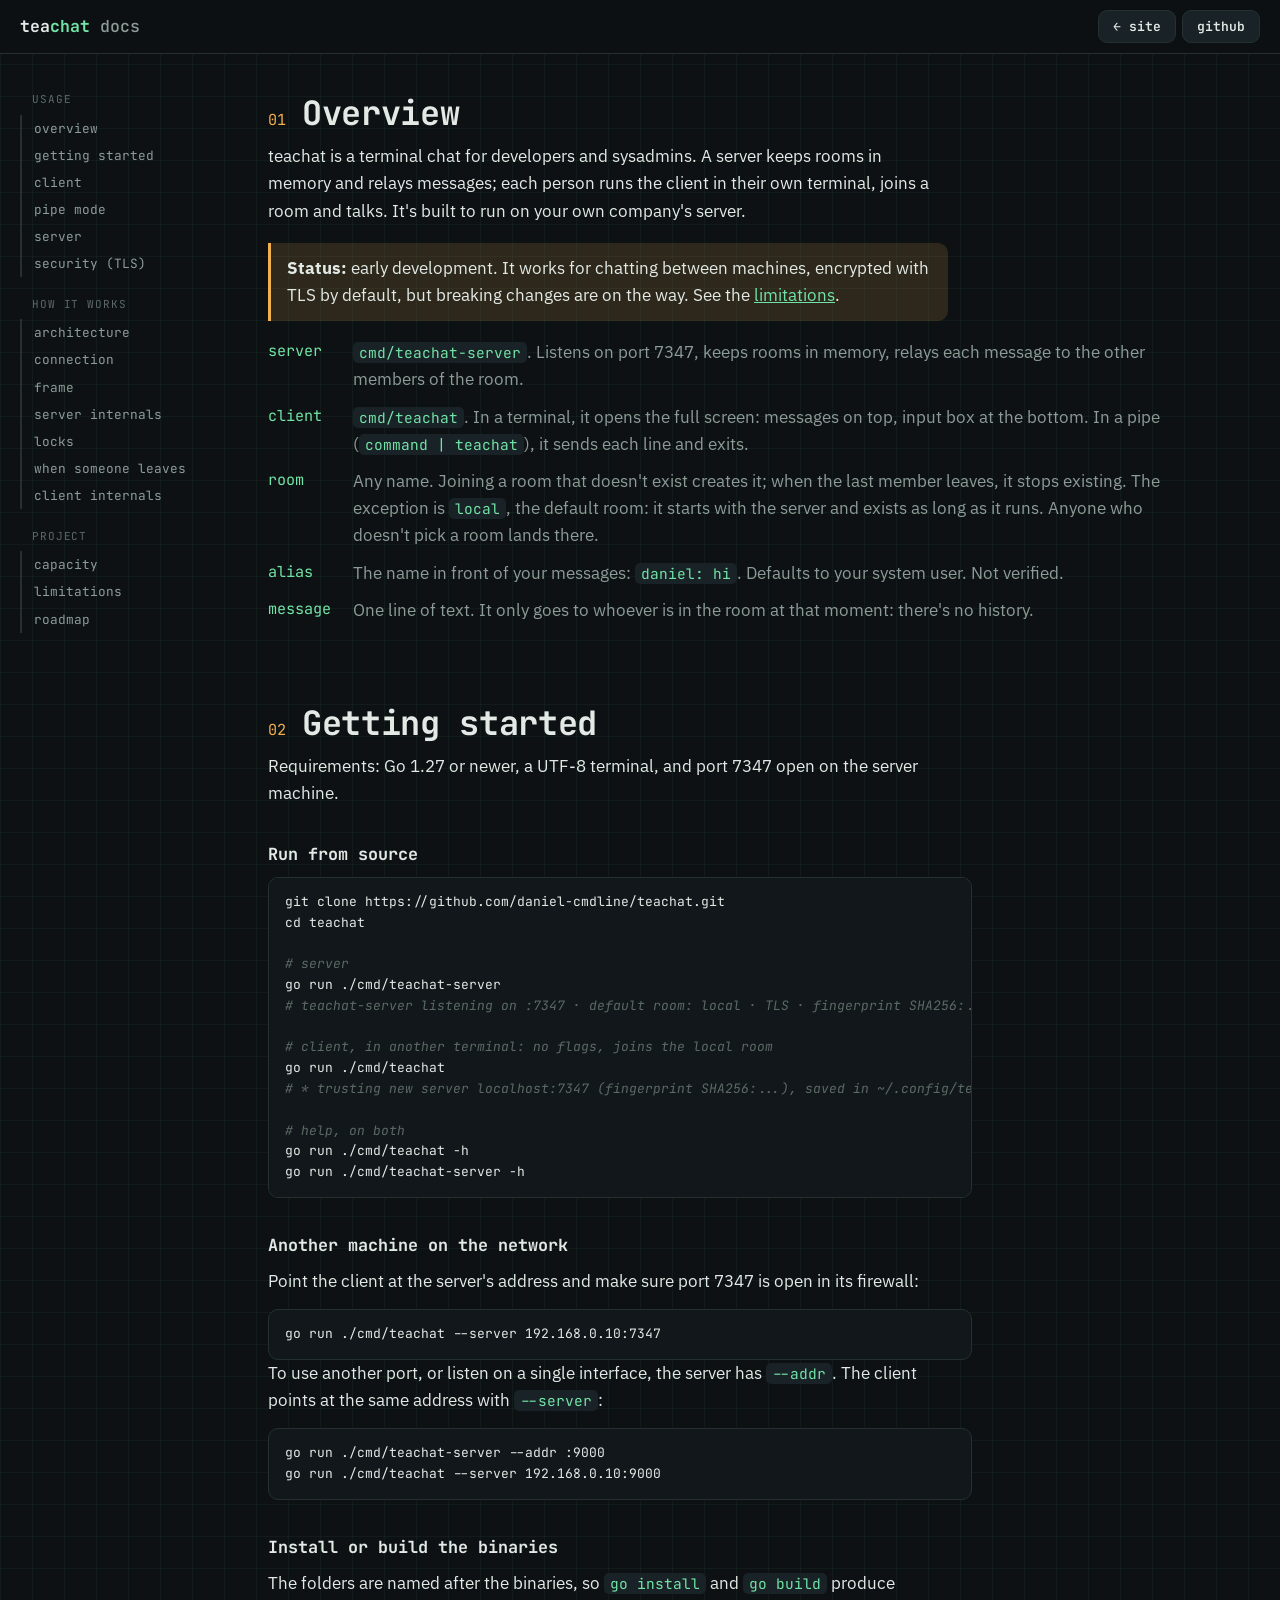
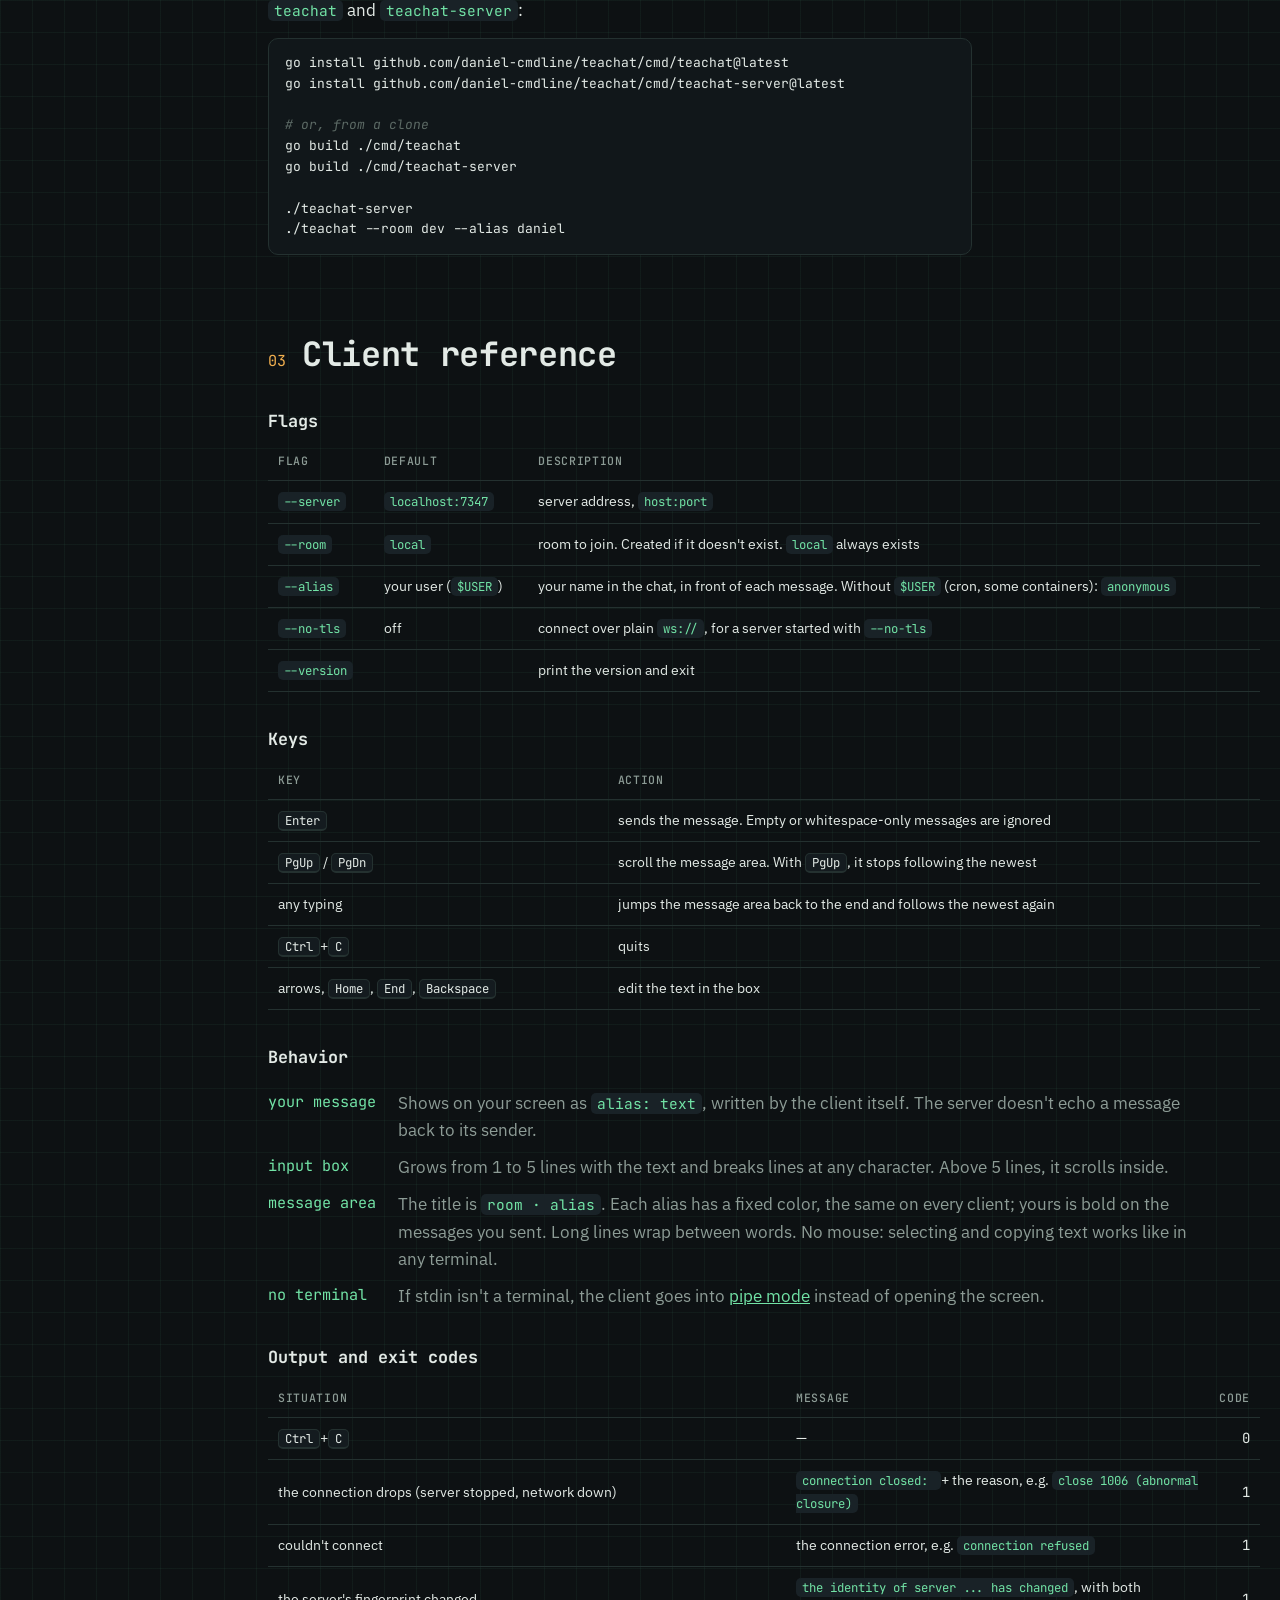
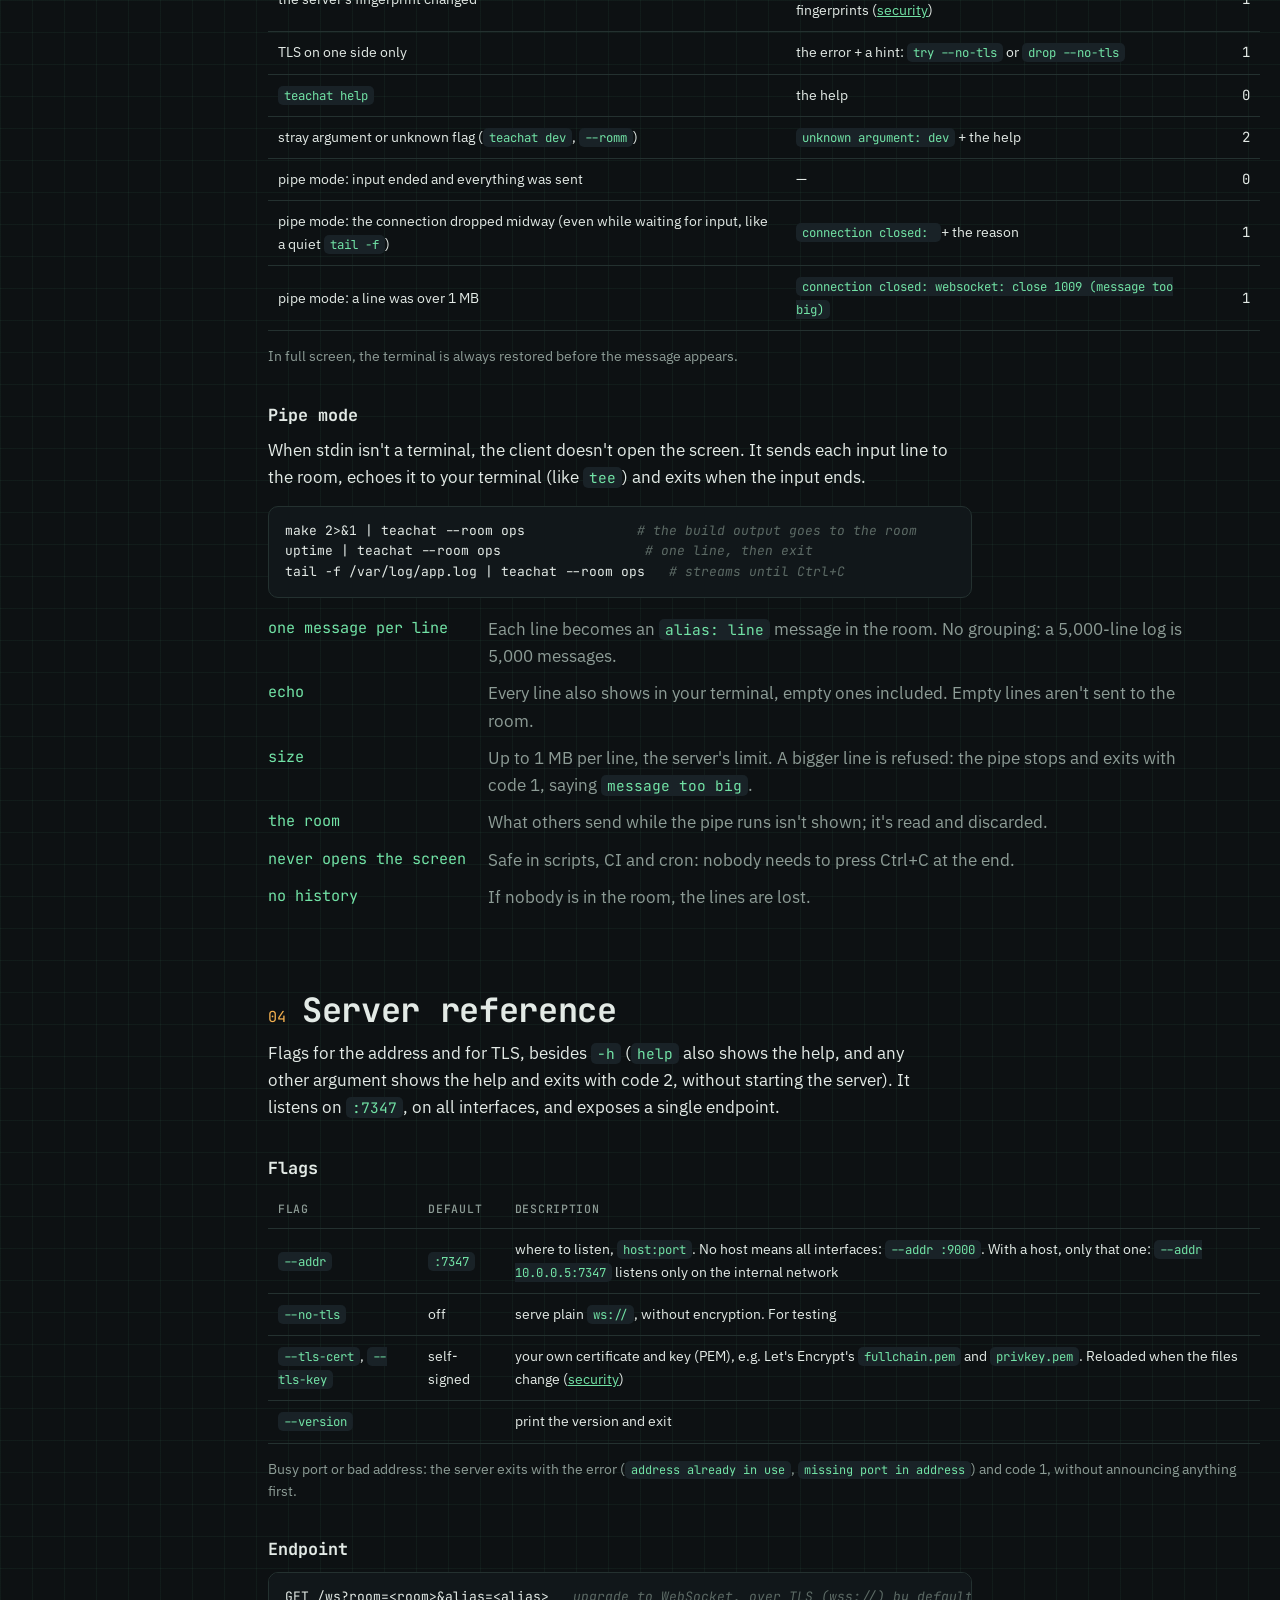
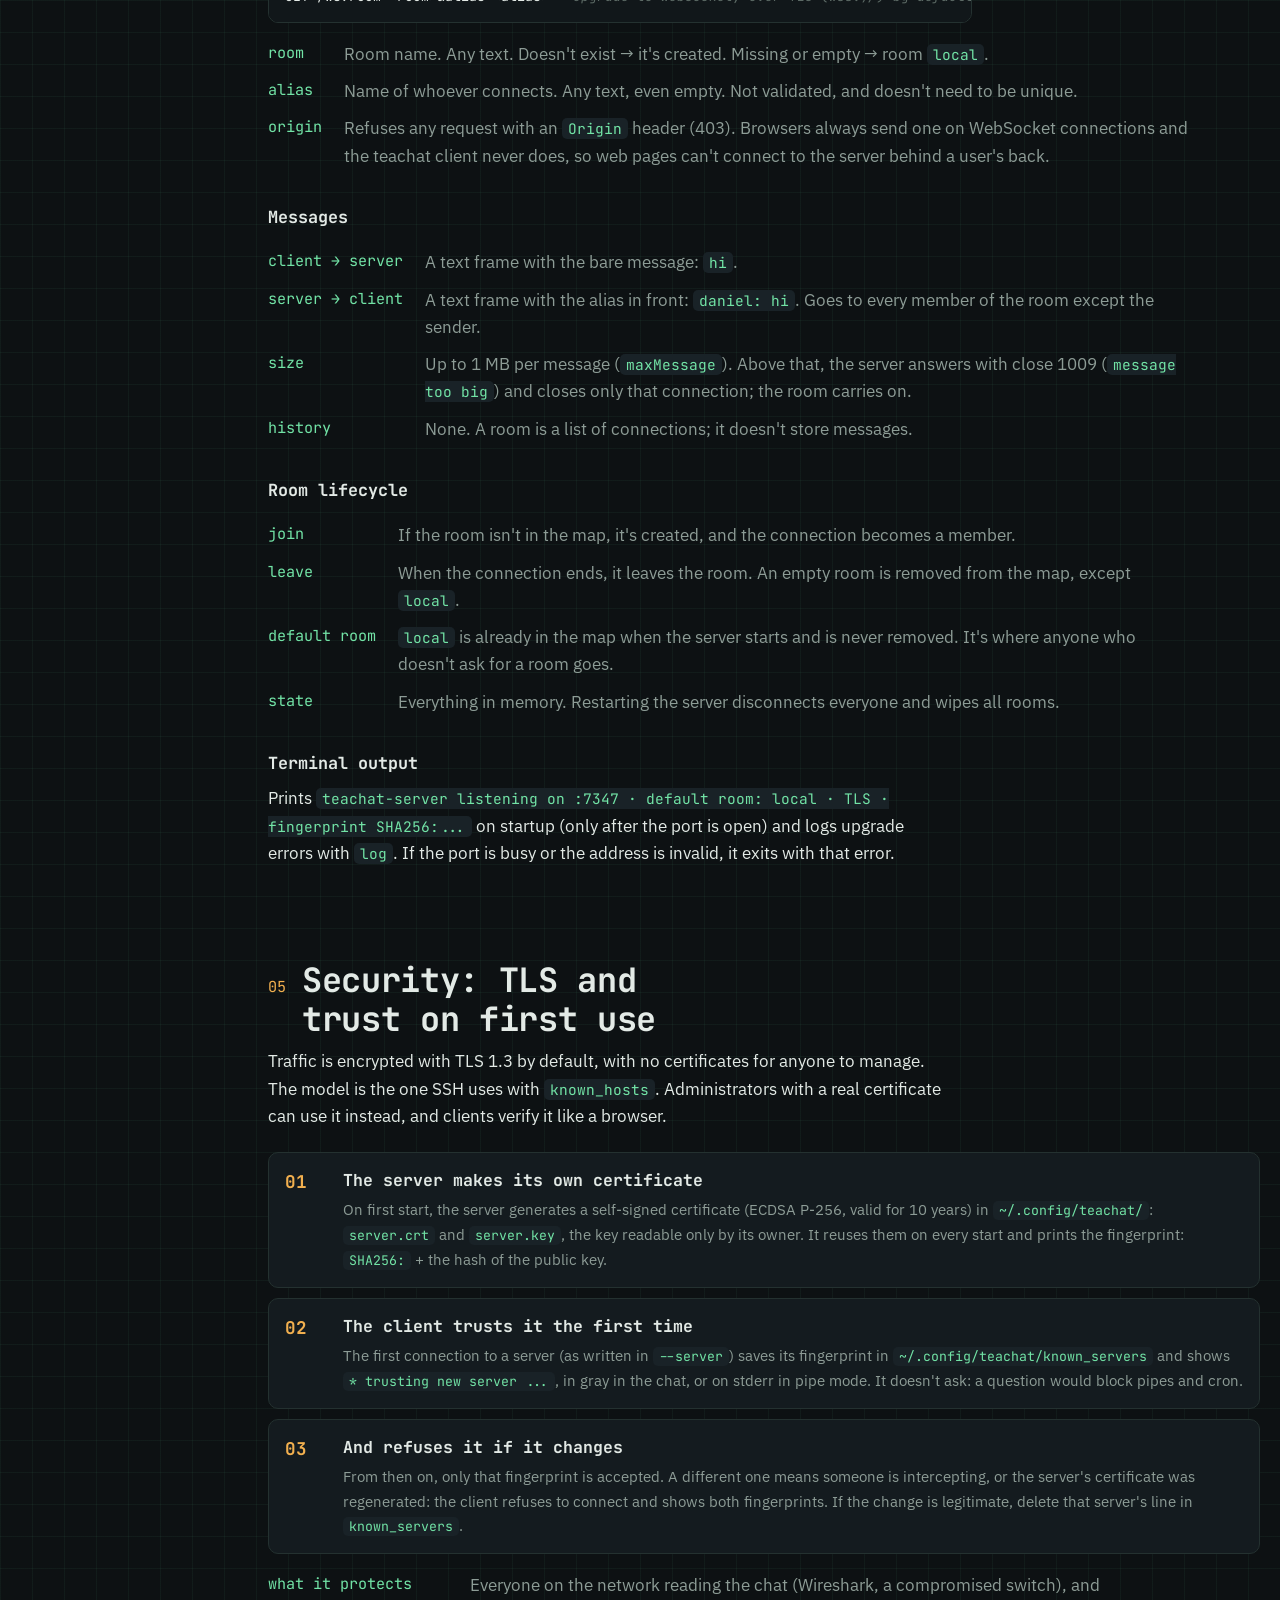
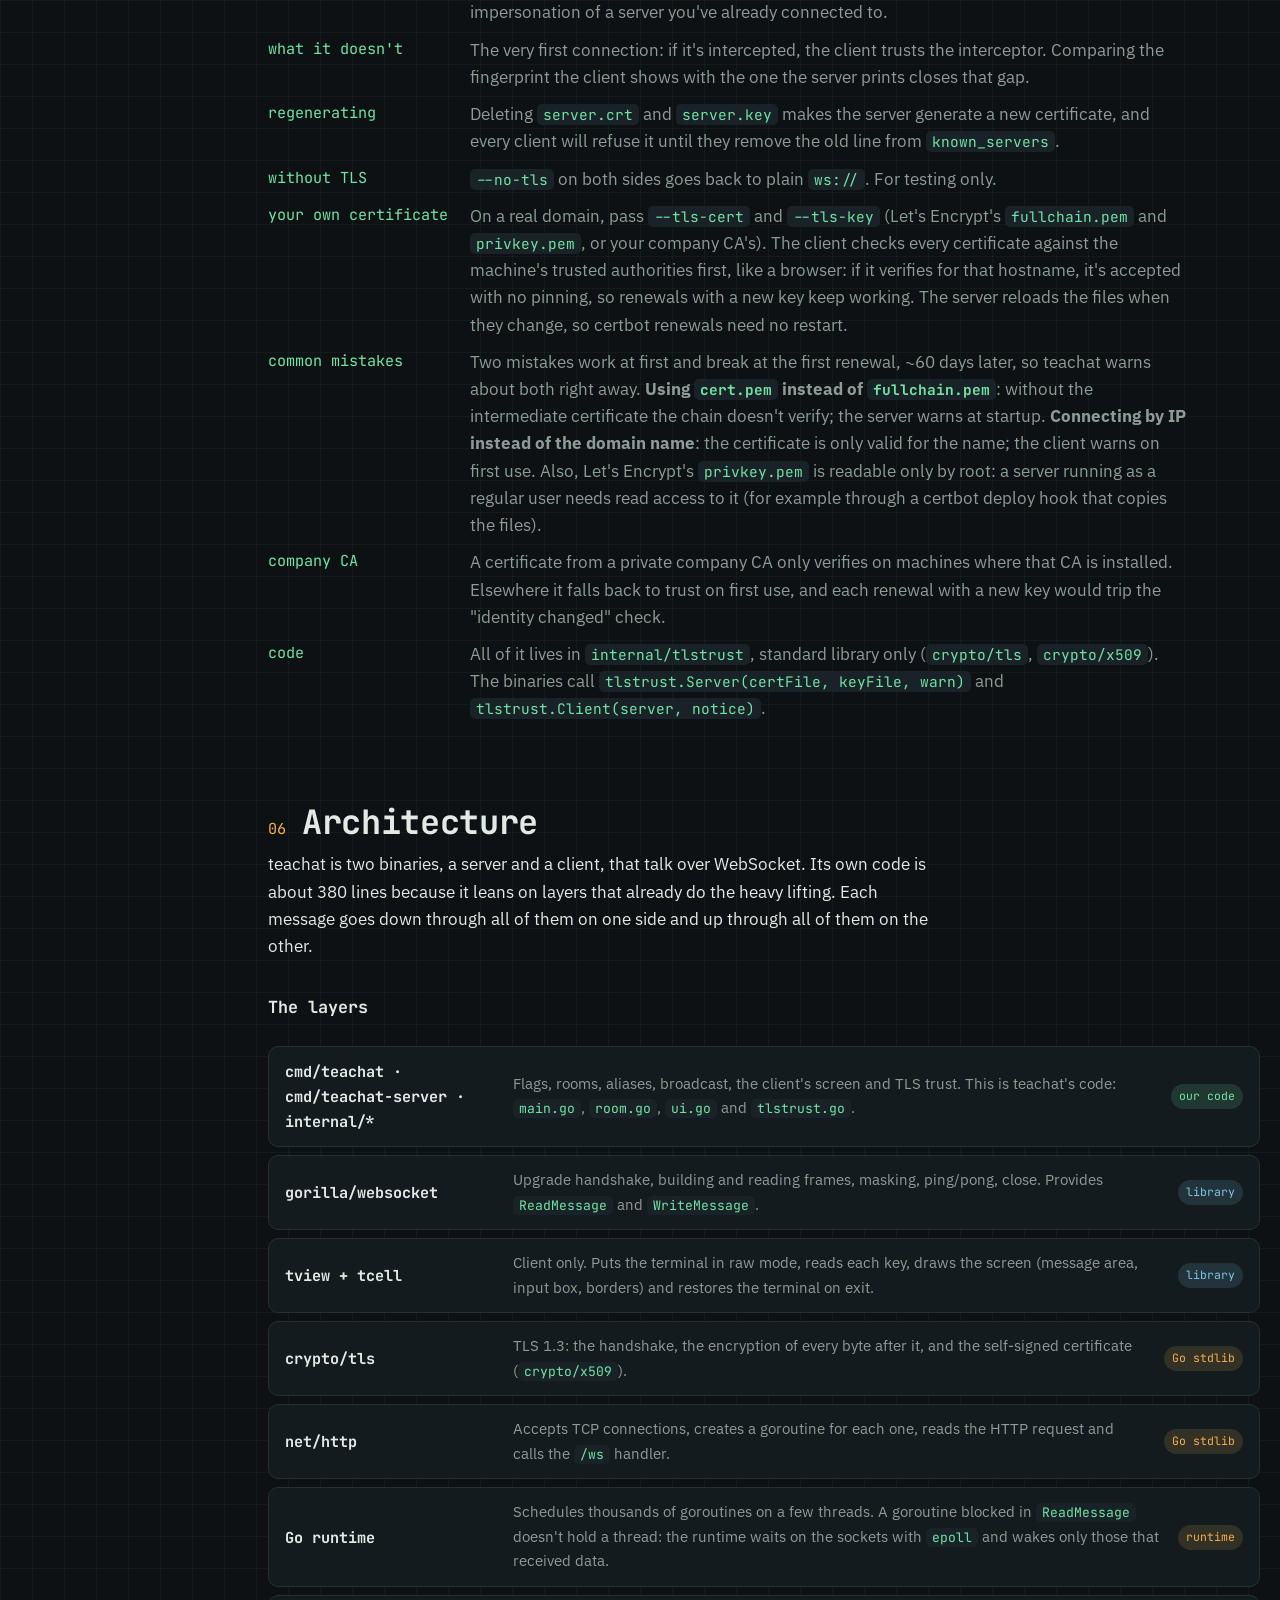
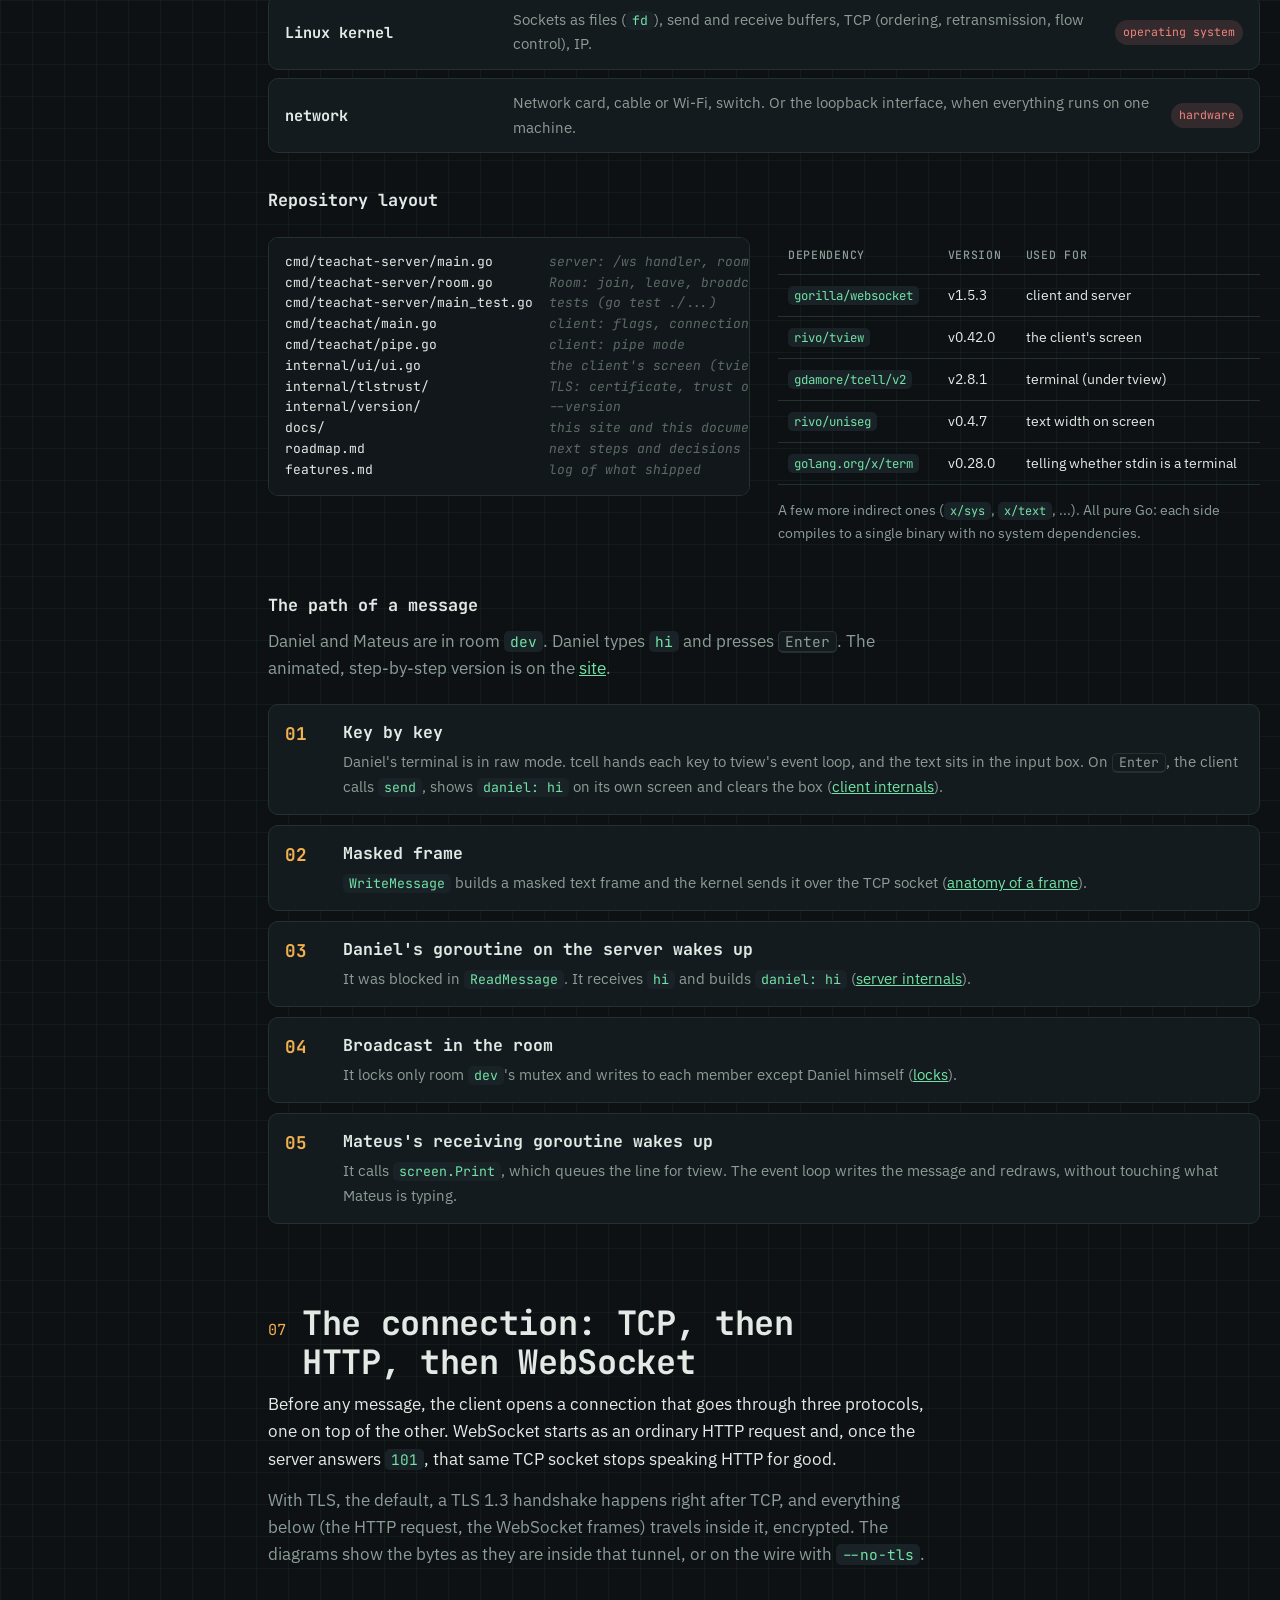
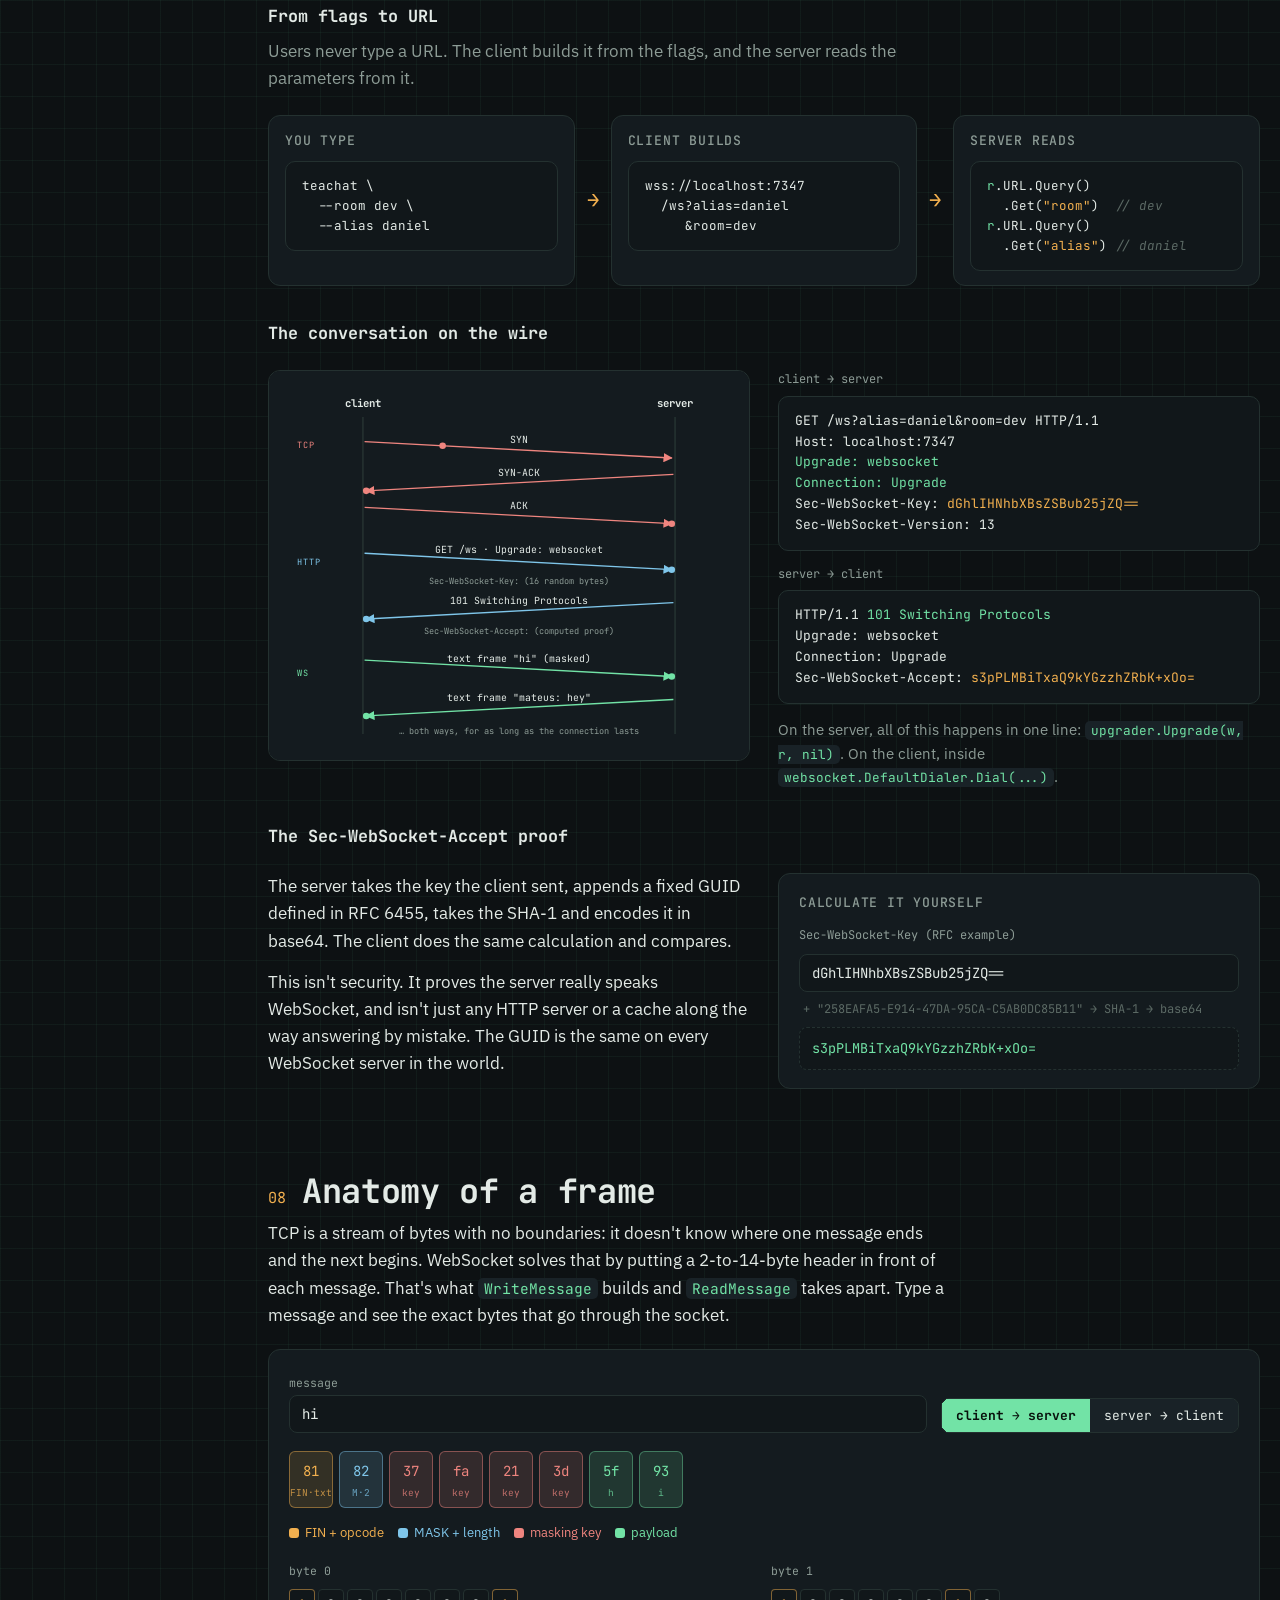
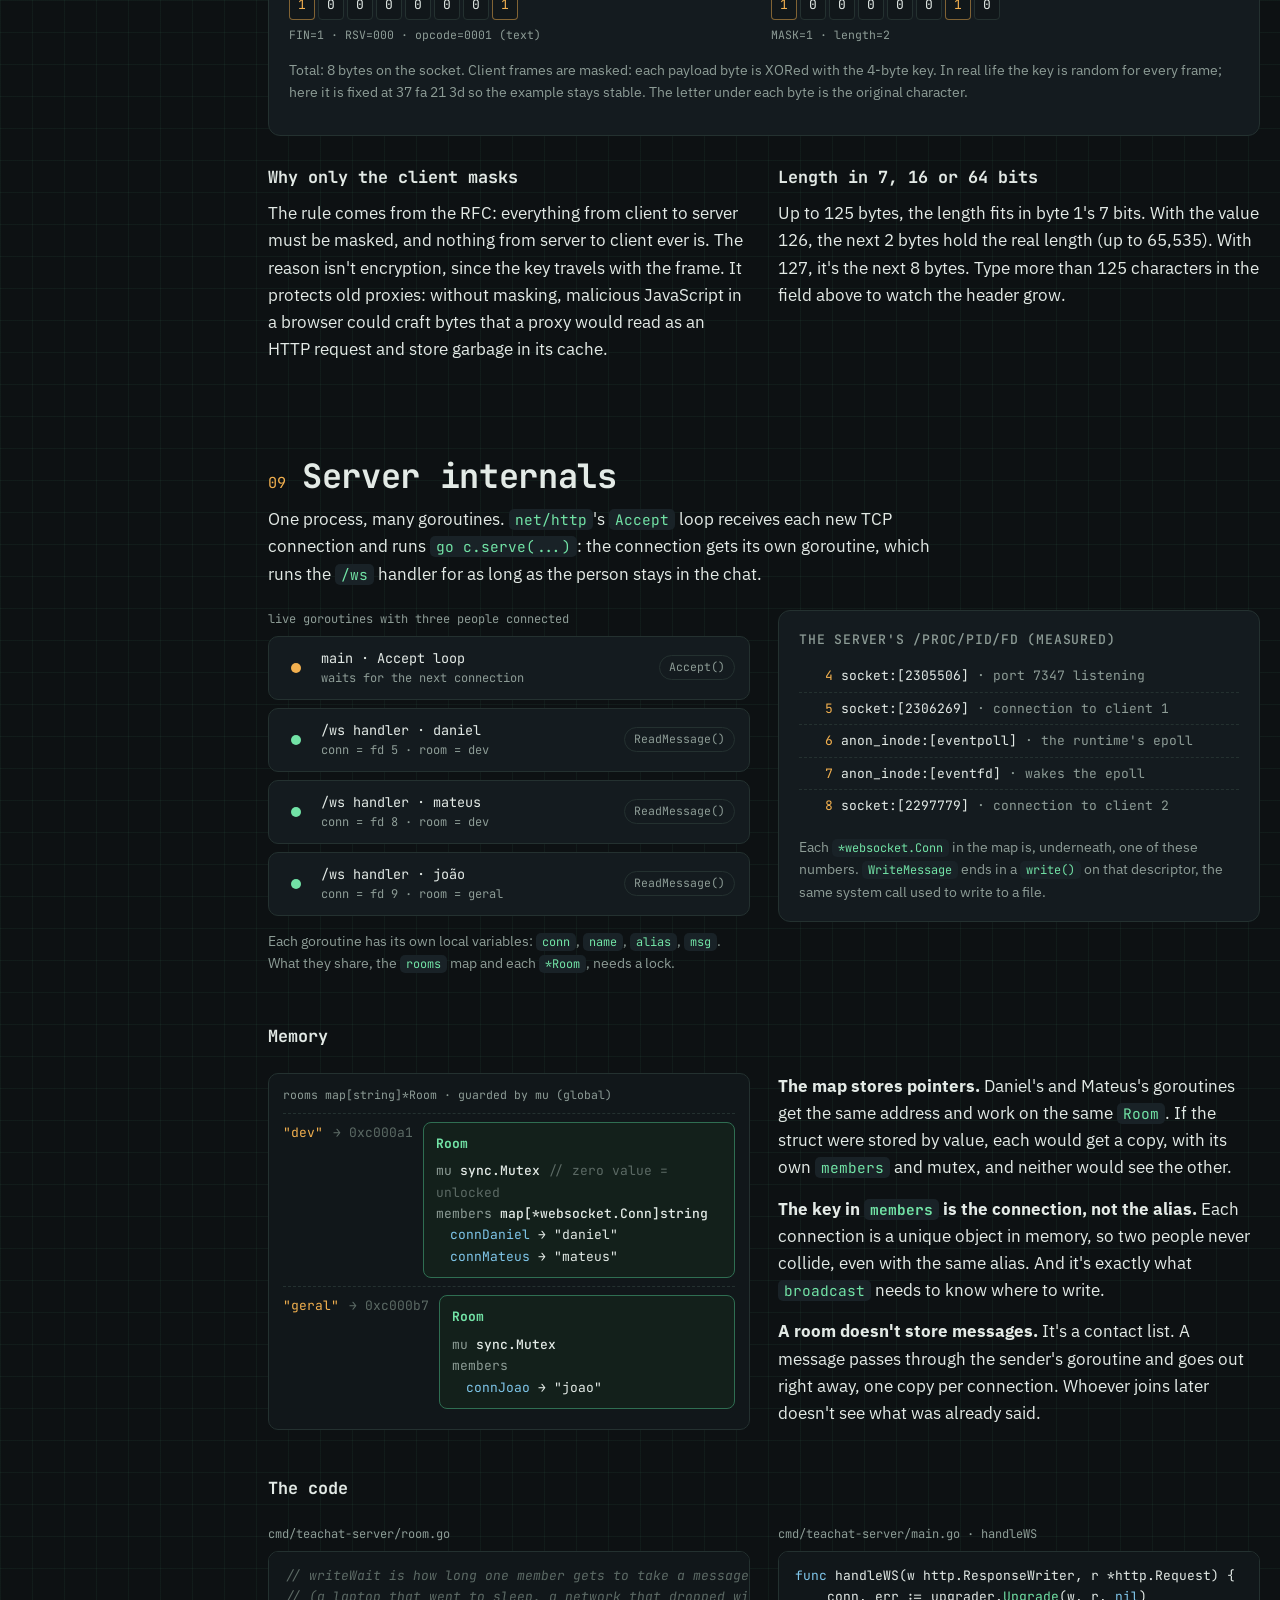
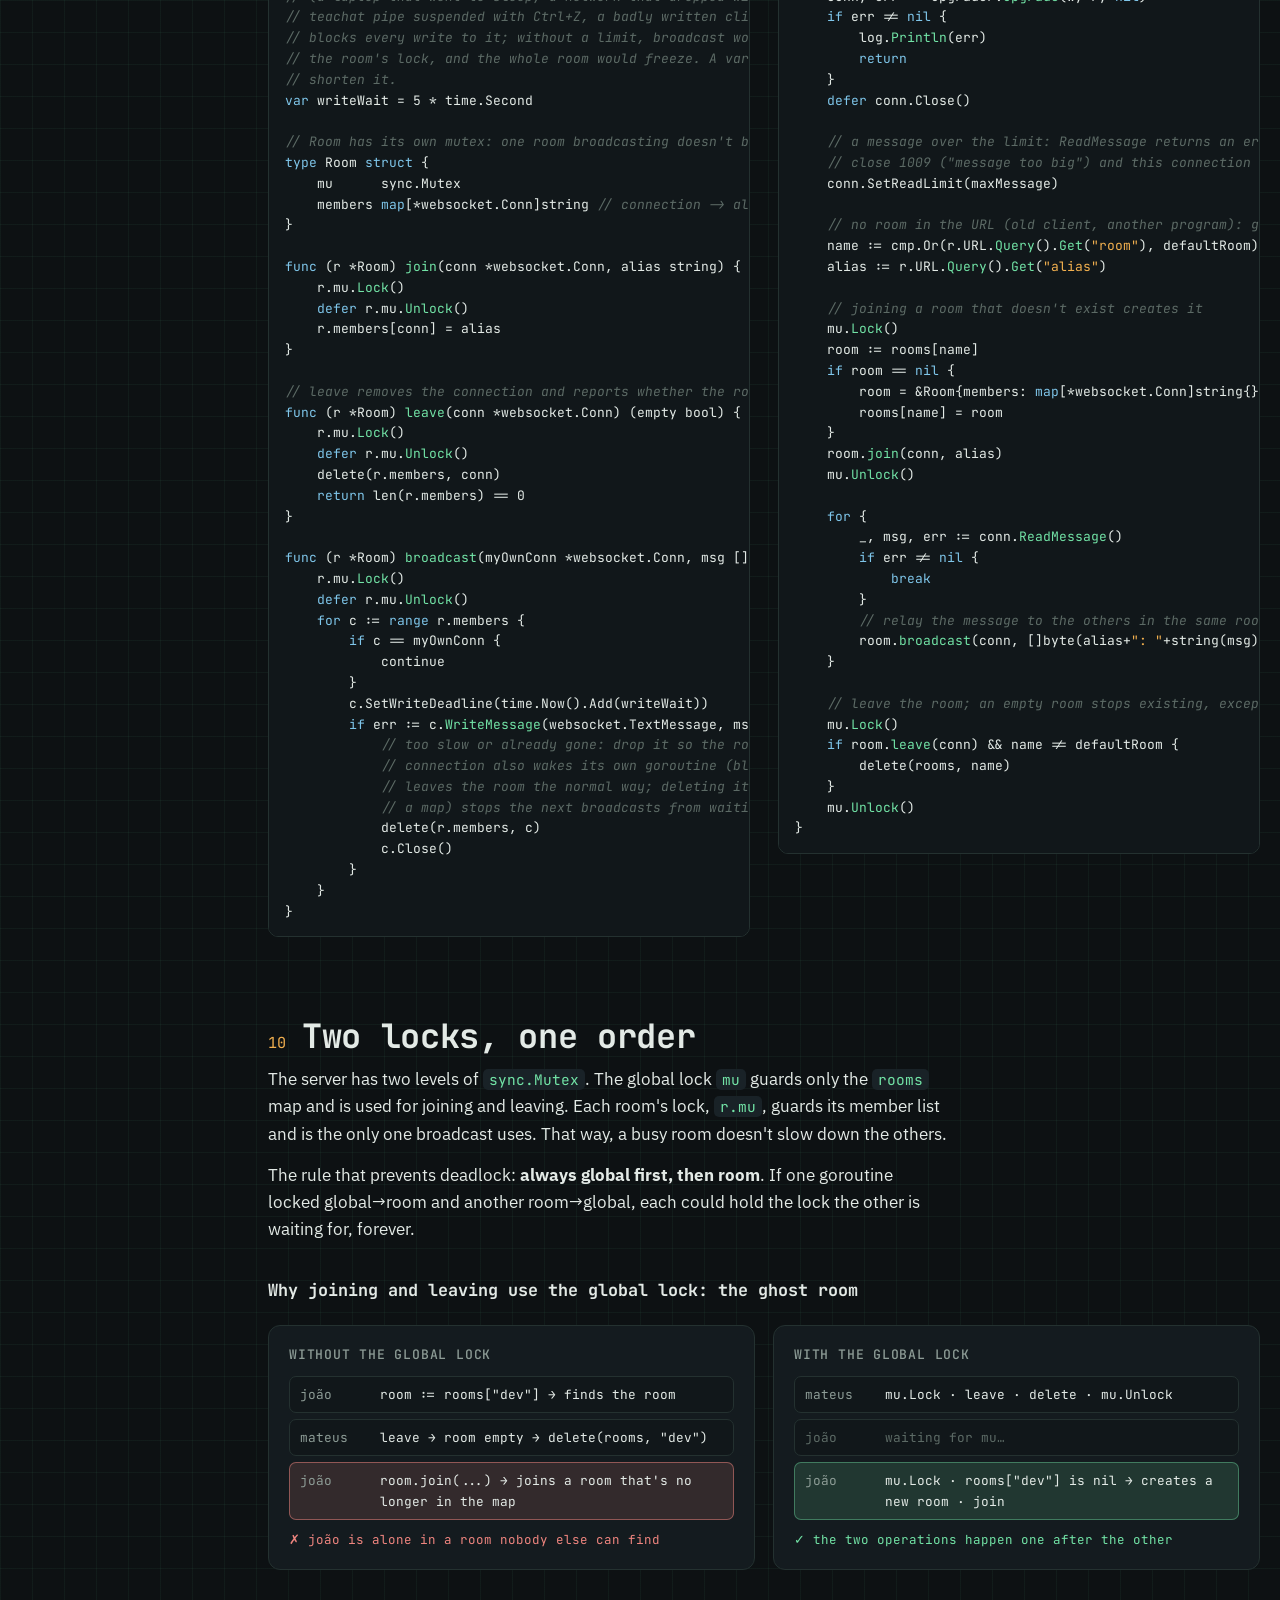
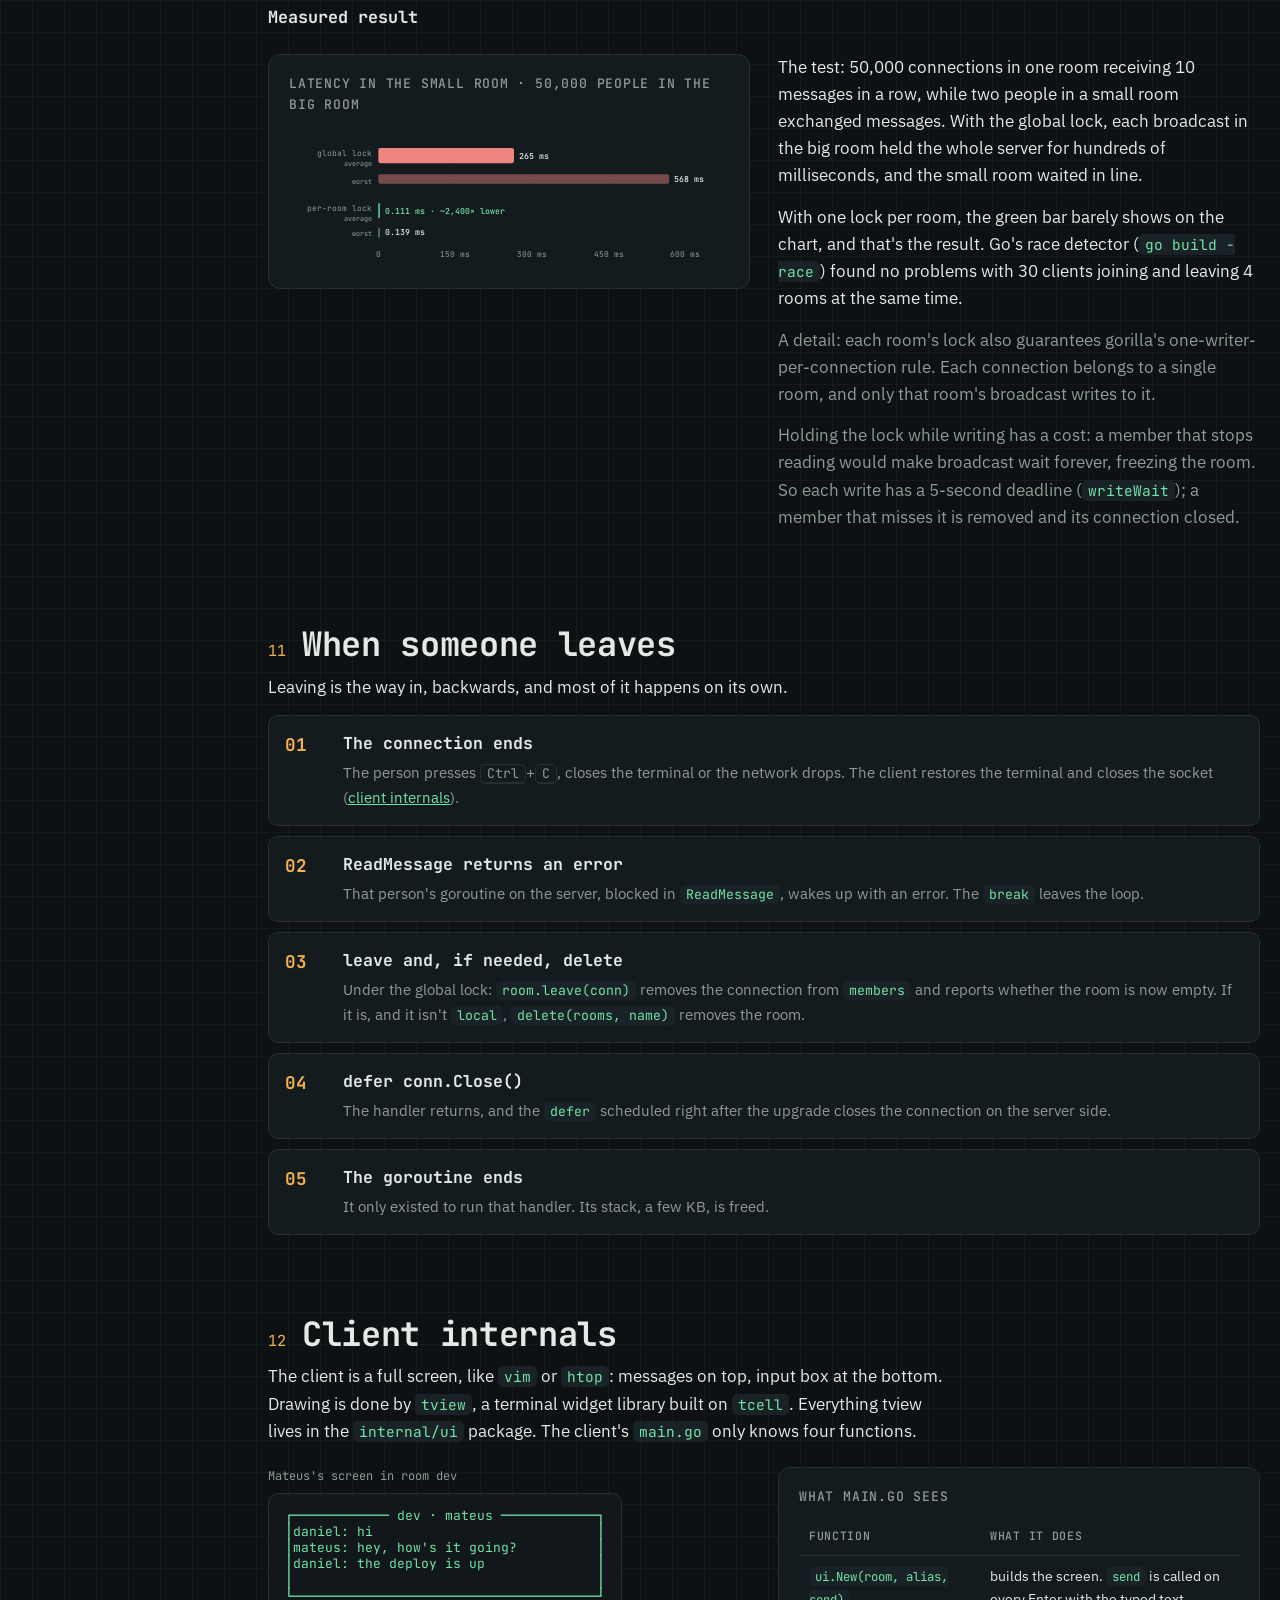
==== commit 2952517c: "Drop stuck members instead of freezing rooms; origin check; binary names; --version - broadcast give" ====
--- a/docs/docs.html
+++ b/docs/docs.html
@@ -49,8 +49,8 @@
     <div class="callout"><p><b>Status:</b> early development. It works for chatting between machines, encrypted with TLS by default, but breaking changes are on the way. See the <a href="#limits">limitations</a>.</p></div>
   </div>
   <dl class="ref">
-    <dt>server</dt><dd><code>cmd/server</code>. Listens on port 7347, keeps rooms in memory, relays each message to the other members of the room.</dd>
-    <dt>client</dt><dd><code>cmd/client</code>. In a terminal, it opens the full screen: messages on top, input box at the bottom. In a pipe (<code>command | teachat</code>), it sends each line and exits.</dd>
+    <dt>server</dt><dd><code>cmd/teachat-server</code>. Listens on port 7347, keeps rooms in memory, relays each message to the other members of the room.</dd>
+    <dt>client</dt><dd><code>cmd/teachat</code>. In a terminal, it opens the full screen: messages on top, input box at the bottom. In a pipe (<code>command | teachat</code>), it sends each line and exits.</dd>
     <dt>room</dt><dd>Any name. Joining a room that doesn't exist creates it; when the last member leaves, it stops existing. The exception is <code>local</code>, the default room: it starts with the server and exists as long as it runs. Anyone who doesn't pick a room lands there.</dd>
     <dt>alias</dt><dd>The name in front of your messages: <code>daniel: hi</code>. Defaults to your system user. Not verified.</dd>
     <dt>message</dt><dd>One line of text. It only goes to whoever is in the room at that moment: there's no history.</dd>
@@ -67,26 +67,30 @@
 cd teachat
 
 <span class="c"># server</span>
-go run ./cmd/server
+go run ./cmd/teachat-server
 <span class="c"># teachat-server listening on :7347 · default room: local · TLS · fingerprint SHA256:...</span>
 
 <span class="c"># client, in another terminal: no flags, joins the local room</span>
-go run ./cmd/client
+go run ./cmd/teachat
 <span class="c"># * trusting new server localhost:7347 (fingerprint SHA256:...), saved in ~/.config/teachat/known_servers</span>
 
 <span class="c"># help, on both</span>
-go run ./cmd/client -h
-go run ./cmd/server -h</pre>
+go run ./cmd/teachat -h
+go run ./cmd/teachat-server -h</pre>
   <h3>Another machine on the network</h3>
   <p class="read">Point the client at the server's address and make sure port 7347 is open in its firewall:</p>
-  <pre style="max-width:88ch">go run ./cmd/client --server 192.168.0.10:7347</pre>
+  <pre style="max-width:88ch">go run ./cmd/teachat --server 192.168.0.10:7347</pre>
   <p class="read">To use another port, or listen on a single interface, the server has <code>--addr</code>. The client points at the same address with <code>--server</code>:</p>
-  <pre style="max-width:88ch">go run ./cmd/server --addr :9000
-go run ./cmd/client --server 192.168.0.10:9000</pre>
-  <h3>Build the binaries</h3>
-  <p class="read"><code>go build</code> names the binary after the folder (<code>client</code>, <code>server</code>). To get the name <code>teachat</code>:</p>
-  <pre style="max-width:88ch">go build -o teachat ./cmd/client
-go build -o teachat-server ./cmd/server
+  <pre style="max-width:88ch">go run ./cmd/teachat-server --addr :9000
+go run ./cmd/teachat --server 192.168.0.10:9000</pre>
+  <h3>Install or build the binaries</h3>
+  <p class="read">The folders are named after the binaries, so <code>go install</code> and <code>go build</code> produce <code>teachat</code> and <code>teachat-server</code>:</p>
+  <pre style="max-width:88ch">go install github.com/daniel-cmdline/teachat/cmd/teachat@latest
+go install github.com/daniel-cmdline/teachat/cmd/teachat-server@latest
+
+<span class="c"># or, from a clone</span>
+go build ./cmd/teachat
+go build ./cmd/teachat-server
 
 ./teachat-server
 ./teachat --room dev --alias daniel</pre>
@@ -105,6 +109,7 @@
         <tr><td><code>--room</code></td><td><code>local</code></td><td>room to join. Created if it doesn't exist. <code>local</code> always exists</td></tr>
         <tr><td><code>--alias</code></td><td>your user (<code>$USER</code>)</td><td>your name in the chat, in front of each message. Without <code>$USER</code> (cron, some containers): <code>anonymous</code></td></tr>
         <tr><td><code>--no-tls</code></td><td>off</td><td>connect over plain <code>ws://</code>, for a server started with <code>--no-tls</code></td></tr>
+        <tr><td><code>--version</code></td><td></td><td>print the version and exit</td></tr>
       </tbody>
     </table>
   </div>
@@ -141,7 +146,7 @@
         <tr><td><code>teachat help</code></td><td>the help</td><td class="num">0</td></tr>
         <tr><td>stray argument or unknown flag (<code>teachat dev</code>, <code>--romm</code>)</td><td><code>unknown argument: dev</code> + the help</td><td class="num">2</td></tr>
         <tr><td>pipe mode: input ended and everything was sent</td><td>—</td><td class="num">0</td></tr>
-        <tr><td>pipe mode: the connection dropped midway</td><td><code>connection closed: </code> + the reason</td><td class="num">1</td></tr>
+        <tr><td>pipe mode: the connection dropped midway (even while waiting for input, like a quiet <code>tail -f</code>)</td><td><code>connection closed: </code> + the reason</td><td class="num">1</td></tr>
         <tr><td>pipe mode: a line was over 1 MB</td><td><code>connection closed: websocket: close 1009 (message too big)</code></td><td class="num">1</td></tr>
       </tbody>
     </table>
@@ -176,6 +181,7 @@
         <tr><td><code>--addr</code></td><td><code>:7347</code></td><td>where to listen, <code>host:port</code>. No host means all interfaces: <code>--addr :9000</code>. With a host, only that one: <code>--addr 10.0.0.5:7347</code> listens only on the internal network</td></tr>
         <tr><td><code>--no-tls</code></td><td>off</td><td>serve plain <code>ws://</code>, without encryption. For testing</td></tr>
         <tr><td><code>--tls-cert</code>, <code>--tls-key</code></td><td>self-signed</td><td>your own certificate and key (PEM), e.g. Let's Encrypt's <code>fullchain.pem</code> and <code>privkey.pem</code>. Reloaded when the files change (<a href="#security">security</a>)</td></tr>
+        <tr><td><code>--version</code></td><td></td><td>print the version and exit</td></tr>
       </tbody>
     </table>
   </div>
@@ -185,7 +191,7 @@
   <dl class="ref">
     <dt>room</dt><dd>Room name. Any text. Doesn't exist → it's created. Missing or empty → room <code>local</code>.</dd>
     <dt>alias</dt><dd>Name of whoever connects. Any text, even empty. Not validated, and doesn't need to be unique.</dd>
-    <dt>origin</dt><dd>Accepts connections from any origin (<code>CheckOrigin</code> always returns true).</dd>
+    <dt>origin</dt><dd>Refuses any request with an <code>Origin</code> header (403). Browsers always send one on WebSocket connections and the teachat client never does, so web pages can't connect to the server behind a user's back.</dd>
   </dl>
   <h3>Messages</h3>
   <dl class="ref">
@@ -234,7 +240,7 @@
     <h3>The layers</h3>
   </div>
   <div class="layers">
-    <div class="layer"><span class="name">cmd/client · cmd/server · internal/*</span><span class="what">Flags, rooms, aliases, broadcast, the client's screen and TLS trust. This is teachat's code: <code>main.go</code>, <code>room.go</code>, <code>ui.go</code> and <code>tlstrust.go</code>.</span><span class="tag you">our code</span></div>
+    <div class="layer"><span class="name">cmd/teachat · cmd/teachat-server · internal/*</span><span class="what">Flags, rooms, aliases, broadcast, the client's screen and TLS trust. This is teachat's code: <code>main.go</code>, <code>room.go</code>, <code>ui.go</code> and <code>tlstrust.go</code>.</span><span class="tag you">our code</span></div>
     <div class="layer"><span class="name">gorilla/websocket</span><span class="what">Upgrade handshake, building and reading frames, masking, ping/pong, close. Provides <code>ReadMessage</code> and <code>WriteMessage</code>.</span><span class="tag lib">library</span></div>
     <div class="layer"><span class="name">tview + tcell</span><span class="what">Client only. Puts the terminal in raw mode, reads each key, draws the screen (message area, input box, borders) and restores the terminal on exit.</span><span class="tag lib">library</span></div>
     <div class="layer"><span class="name">crypto/tls</span><span class="what">TLS 1.3: the handshake, the encryption of every byte after it, and the self-signed certificate (<code>crypto/x509</code>).</span><span class="tag go">Go stdlib</span></div>
@@ -246,16 +252,17 @@
 
   <h3>Repository layout</h3>
   <div class="split">
-    <pre>cmd/server/main.go   <span class="c">server: /ws handler, rooms map</span>
-cmd/server/room.go   <span class="c">Room: join, leave, broadcast</span>
-cmd/server/main_test.go  <span class="c">tests (go test ./...)</span>
-cmd/client/main.go   <span class="c">client: flags, connection, receiving</span>
-cmd/client/pipe.go   <span class="c">client: pipe mode</span>
-internal/ui/ui.go    <span class="c">the client's screen (tview)</span>
-internal/tlstrust/   <span class="c">TLS: certificate, trust on first use</span>
-docs/                <span class="c">this site and this documentation</span>
-roadmap.md           <span class="c">next steps and decisions</span>
-features.md          <span class="c">log of what shipped</span></pre>
+    <pre>cmd/teachat-server/main.go       <span class="c">server: /ws handler, rooms map</span>
+cmd/teachat-server/room.go       <span class="c">Room: join, leave, broadcast</span>
+cmd/teachat-server/main_test.go  <span class="c">tests (go test ./...)</span>
+cmd/teachat/main.go              <span class="c">client: flags, connection, receiving</span>
+cmd/teachat/pipe.go              <span class="c">client: pipe mode</span>
+internal/ui/ui.go                <span class="c">the client's screen (tview)</span>
+internal/tlstrust/               <span class="c">TLS: certificate, trust on first use</span>
+internal/version/                <span class="c">--version</span>
+docs/                            <span class="c">this site and this documentation</span>
+roadmap.md                       <span class="c">next steps and decisions</span>
+features.md                      <span class="c">log of what shipped</span></pre>
     <div class="scroll">
       <table>
         <thead><tr><th>dependency</th><th>version</th><th>used for</th></tr></thead>
@@ -473,7 +480,15 @@
 
   <h3>The code</h3>
   <div class="split">
-    <div style="min-width:0"><div class="file">cmd/server/room.go</div><pre class="go">// Room has its own mutex: one room broadcasting doesn't block the others
+    <div style="min-width:0"><div class="file">cmd/teachat-server/room.go</div><pre class="go">// writeWait is how long one member gets to take a message. A member that doesn't read
+// (a laptop that went to sleep, a network that dropped without closing the connection, a
+// teachat pipe suspended with Ctrl+Z, a badly written client) fills its network buffers and then
+// blocks every write to it; without a limit, broadcast would wait forever while holding
+// the room's lock, and the whole room would freeze. A var, not a const, so the tests can
+// shorten it.
+var writeWait = 5 * time.Second
+
+// Room has its own mutex: one room broadcasting doesn't block the others
 type Room struct {
 	mu      sync.Mutex
 	members map[*websocket.Conn]string // connection -&gt; alias
@@ -497,12 +512,21 @@
 	r.mu.Lock()
 	defer r.mu.Unlock()
 	for c := range r.members {
-		if c != myOwnConn {
-			c.WriteMessage(websocket.TextMessage, msg)
+		if c == myOwnConn {
+			continue
+		}
+		c.SetWriteDeadline(time.Now().Add(writeWait))
+		if err := c.WriteMessage(websocket.TextMessage, msg); err != nil {
+			// too slow or already gone: drop it so the room keeps going. Closing the
+			// connection also wakes its own goroutine (blocked in ReadMessage), which then
+			// leaves the room the normal way; deleting it here (allowed while ranging over
+			// a map) stops the next broadcasts from waiting on it again.
+			delete(r.members, c)
+			c.Close()
 		}
 	}
 }</pre></div>
-    <div style="min-width:0"><div class="file">cmd/server/main.go · handleWS</div><pre class="go">func handleWS(w http.ResponseWriter, r *http.Request) {
+    <div style="min-width:0"><div class="file">cmd/teachat-server/main.go · handleWS</div><pre class="go">func handleWS(w http.ResponseWriter, r *http.Request) {
 	conn, err := upgrader.Upgrade(w, r, nil)
 	if err != nil {
 		log.Println(err)
@@ -613,6 +637,7 @@
       <p>The test: 50,000 connections in one room receiving 10 messages in a row, while two people in a small room exchanged messages. With the global lock, each broadcast in the big room held the whole server for hundreds of milliseconds, and the small room waited in line.</p>
       <p>With one lock per room, the green bar barely shows on the chart, and that's the result. Go's race detector (<code>go build -race</code>) found no problems with 30 clients joining and leaving 4 rooms at the same time.</p>
       <p class="muted">A detail: each room's lock also guarantees gorilla's one-writer-per-connection rule. Each connection belongs to a single room, and only that room's broadcast writes to it.</p>
+      <p class="muted">Holding the lock while writing has a cost: a member that stops reading would make broadcast wait forever, freezing the room. So each write has a 5-second deadline (<code>writeWait</code>); a member that misses it is removed and its connection closed.</p>
     </div>
   </div>
 </section>
@@ -827,13 +852,13 @@
       </div>
     </div>
     <div class="read">
-      <p class="muted">The second case is the "<a href="#limits">slow client stalls the room</a>" limitation, now measured. The teachat client doesn't fall into it because it always reads; a badly written client can still stall a room. The real fix is a per-connection send queue on the server.</p>
+      <p class="muted">The second case was the room freezing for good. The server now gives each member 5 seconds to take a message and drops the ones that can't (<a href="#limits">limitations</a>), so the room only pauses. The teachat client never gets there, because it always reads.</p>
     </div>
   </div>
 
   <h3>The code</h3>
   <div class="split">
-    <div style="min-width:0"><div class="file">cmd/client/main.go · after opening the connection</div><pre class="go">// stdin is not a terminal (command | teachat): pipe mode, no screen
+    <div style="min-width:0"><div class="file">cmd/teachat/main.go · after opening the connection</div><pre class="go">// stdin is not a terminal (command | teachat): pipe mode, no screen
 if !term.IsTerminal(int(os.Stdin.Fd())) {
 	os.Stderr.Write(notice.Bytes())
 	pipe(conn)
@@ -926,7 +951,7 @@
 	})
 }</pre></div>
   </div>
-  <div style="min-width:0;margin-top:22px"><div class="file">cmd/client/pipe.go</div><pre class="go">// pipe is the screenless mode (command | teachat): it sends each stdin line to the room,
+  <div style="min-width:0;margin-top:22px"><div class="file">cmd/teachat/pipe.go</div><pre class="go">// pipe is the screenless mode (command | teachat): it sends each stdin line to the room,
 // echoes the line to the terminal (like tee) and exits when the input ends.
 // It never opens the screen on purpose: in a script or cron there's nobody to press Ctrl+C.
 func pipe(conn *websocket.Conn) {
@@ -937,11 +962,20 @@
 	// sees done closed also sees the right value (same guarantee as "closed" in main.go).
 	done := make(chan struct{})
 	var readErr error
+	// closing is set right before we send our own close frame at the end, so the reader
+	// can tell "we're finishing" from "the connection dropped while we wait for input"
+	var closing atomic.Bool
 	go func() {
 		for {
 			if _, _, err := conn.ReadMessage(); err != nil {
 				readErr = err
 				close(done)
+				// dropped while main may be blocked waiting for the next input line (a quiet
+				// tail -f, or after being suspended and dropped by the server): exit now
+				// instead of hanging until a line arrives. No screen here, nothing to restore.
+				if !closing.Load() {
+					log.Fatal("connection closed: ", err)
+				}
 				return
 			}
 		}
@@ -988,6 +1022,7 @@
 
 	// close properly: send the close frame and wait for the server to answer (then the
 	// reader goroutine ends and closes done). Exiting without this can lose the last lines.
+	closing.Store(true)
 	conn.WriteMessage(websocket.CloseMessage, websocket.FormatCloseMessage(websocket.CloseNormalClosure, ""))
 	select {
 	case &lt;-done:
@@ -1059,11 +1094,10 @@
   </div>
   <div class="limits">
     <div class="limit"><b>The first connection is trusted blindly</b><p>Trust on first use protects every connection after the first. If someone intercepts that very first one, the client trusts them. Compare the fingerprint with the one the server prints.</p></div>
-    <div class="limit"><b>A slow client stalls its room</b><p>Broadcast writes to one member at a time, under the room's lock. A connection that doesn't read holds up its room: measured, a room stalled at 2,082 of 5,000 messages. The fix is a per-connection send queue.</p></div>
+    <div class="limit"><b>A stuck member pauses its room for 5 s</b><p>Broadcast writes to one member at a time, under the room's lock. A member that stops reading (a laptop asleep, a dropped network, a suspended pipe) holds its room for up to 5 seconds, then the server drops it and the room carries on. Before this limit, the room froze for good (measured: stuck at 2,082 of 5,000 messages). A per-connection send queue would remove the pause entirely.</p></div>
     <div class="limit"><b>Large logs flood the room</b><p>Pipe mode sends one message per line. A 5,000-line build is 5,000 messages on everyone's screen.</p></div>
     <div class="limit"><b>Aliases aren't verified</b><p>Anyone can join as <code>--alias daniel</code>. A password will protect the room, but won't prove who's who inside it.</p></div>
     <div class="limit"><b>No history</b><p>A message sent to an empty room is lost, and whoever joins later doesn't see the past. Pipe mode depends on this to keep logs.</p></div>
-    <div class="limit"><b>Any origin</b><p>The server accepts WebSocket from any origin, so a page open in a browser on the network can connect to it.</p></div>
   </div>
 </section>
 
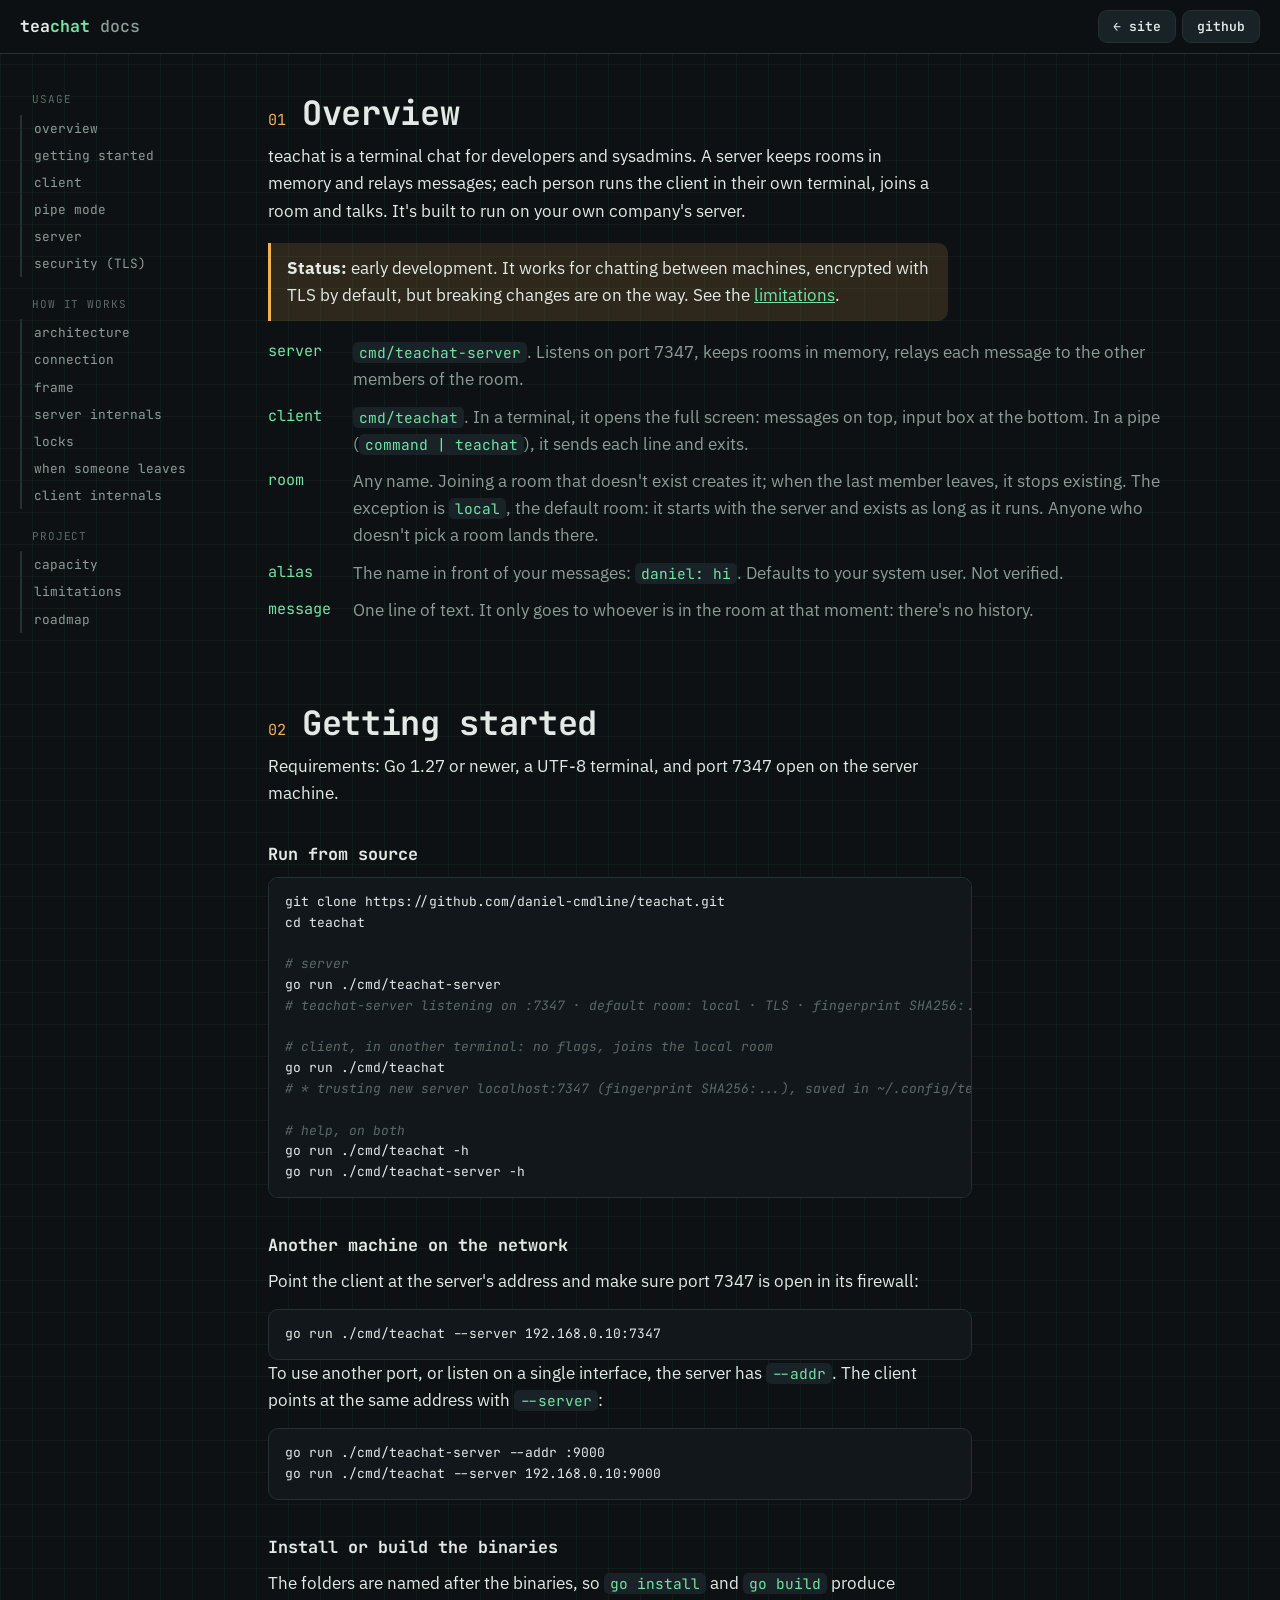
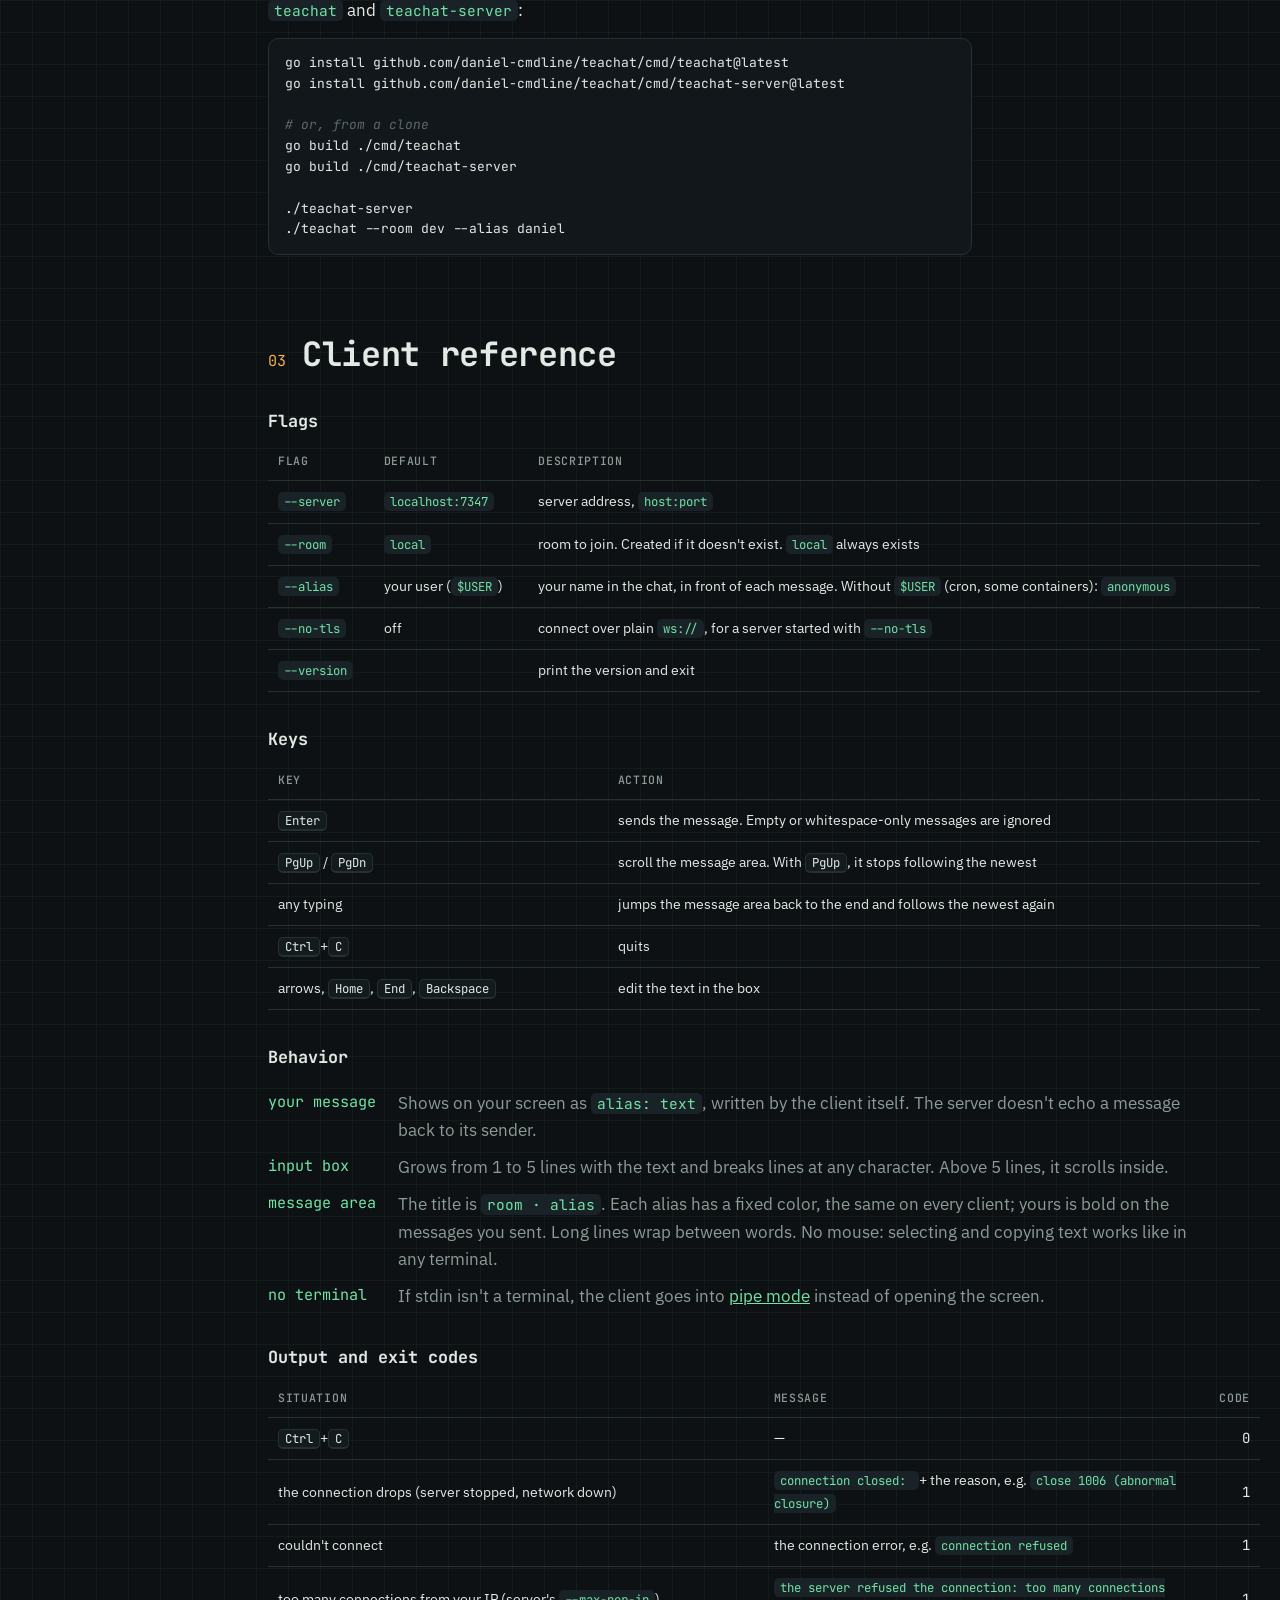
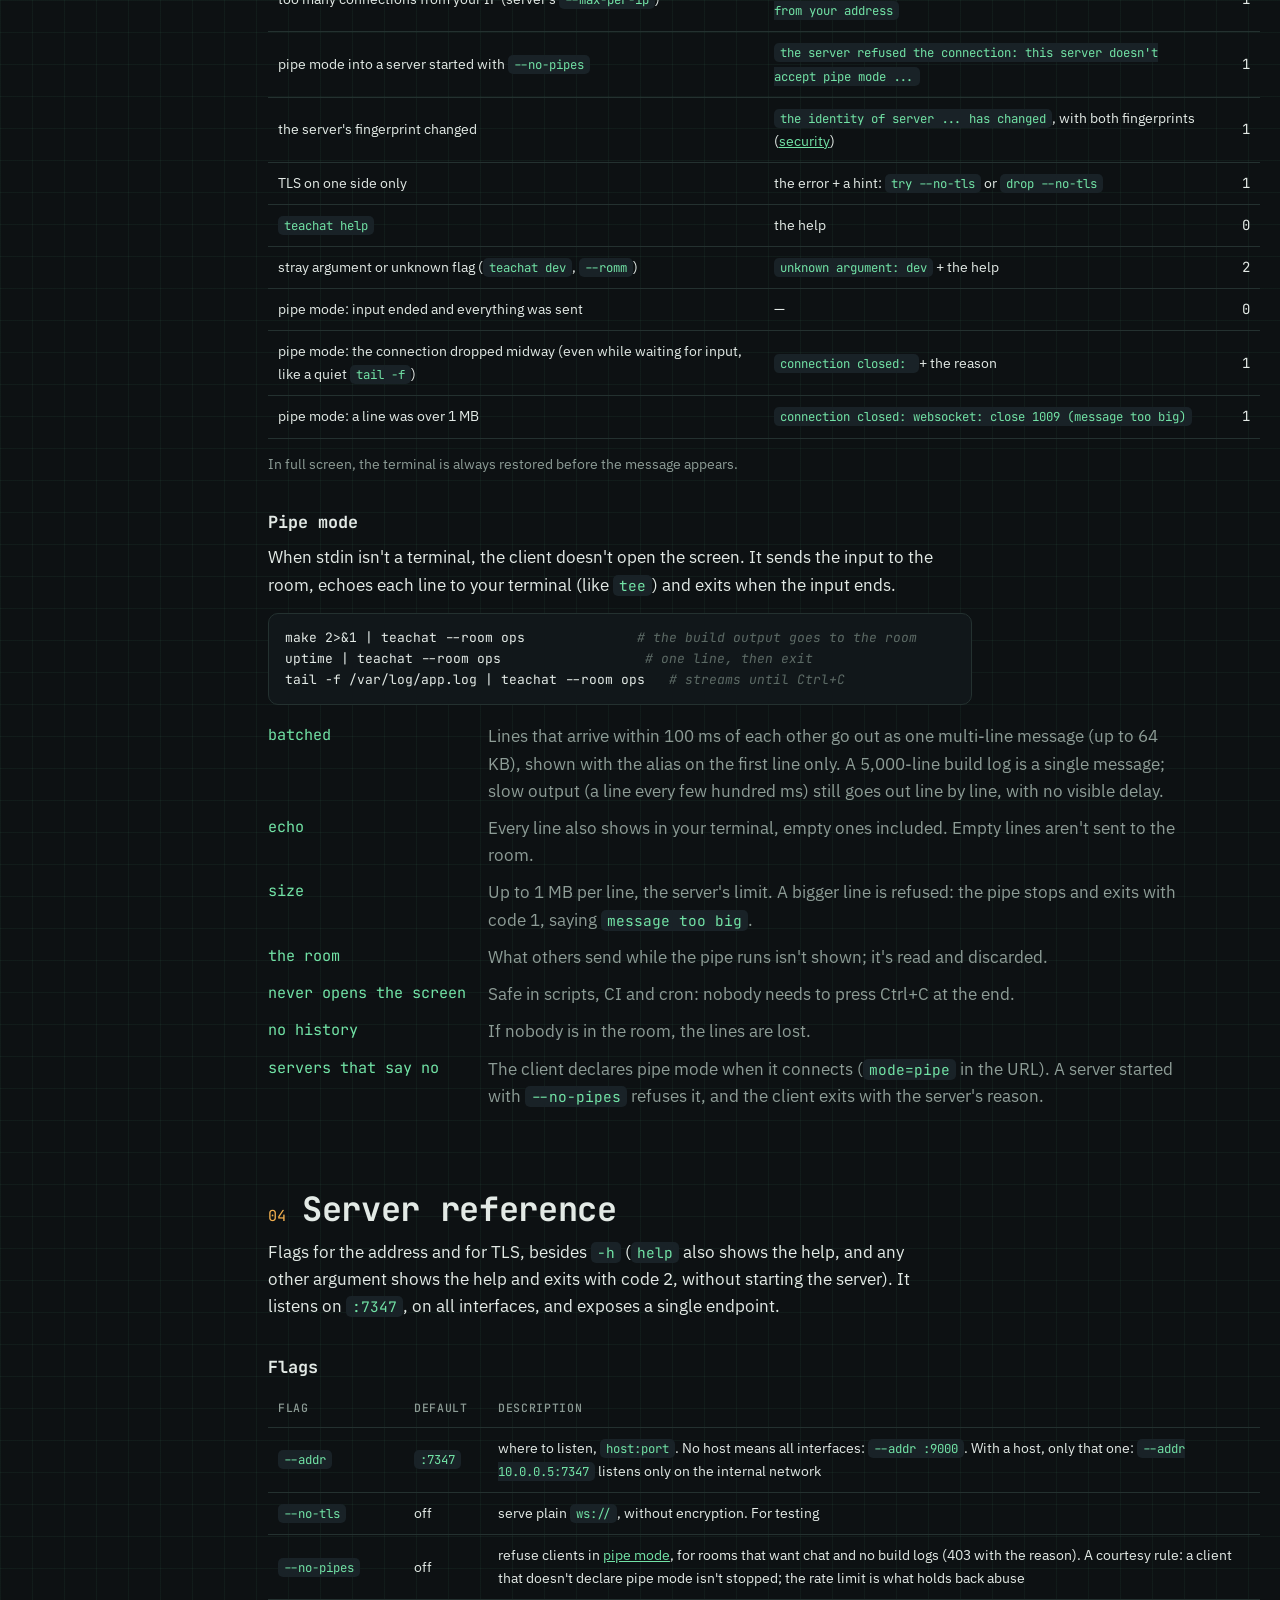
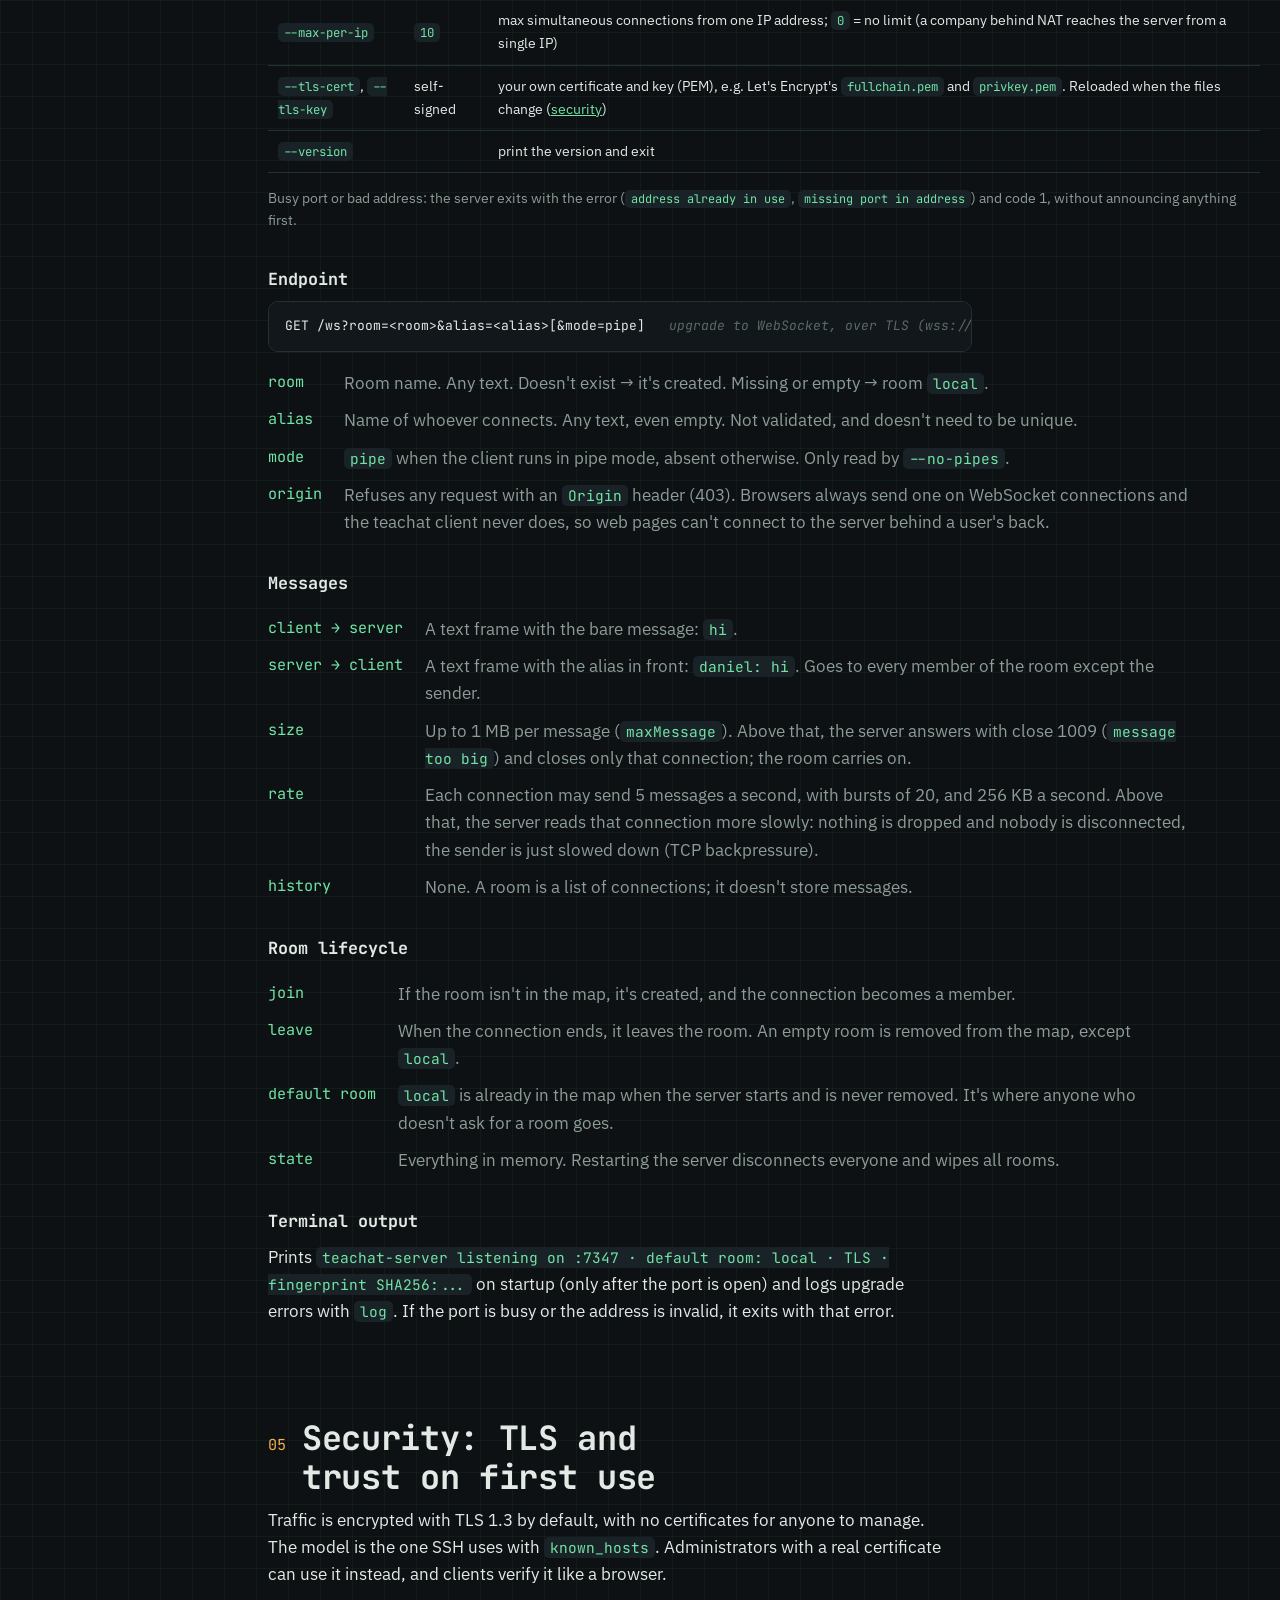
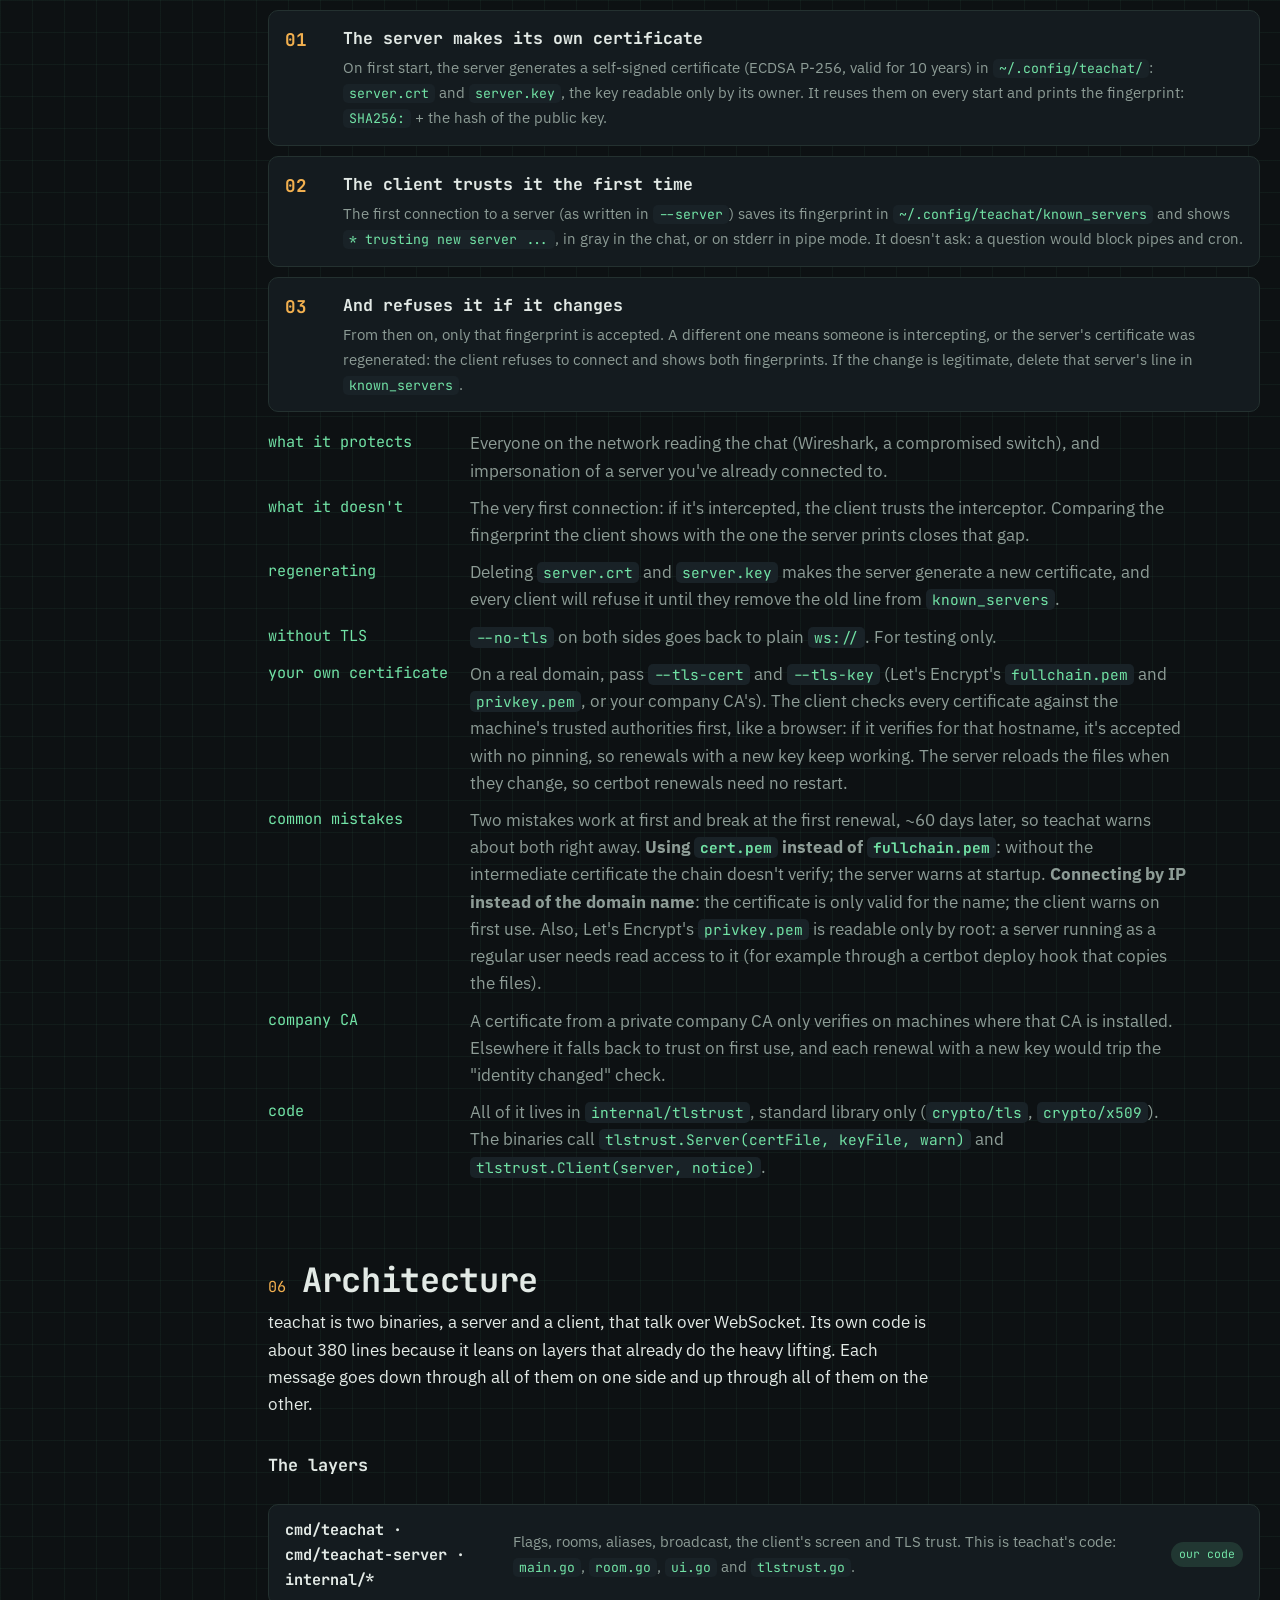
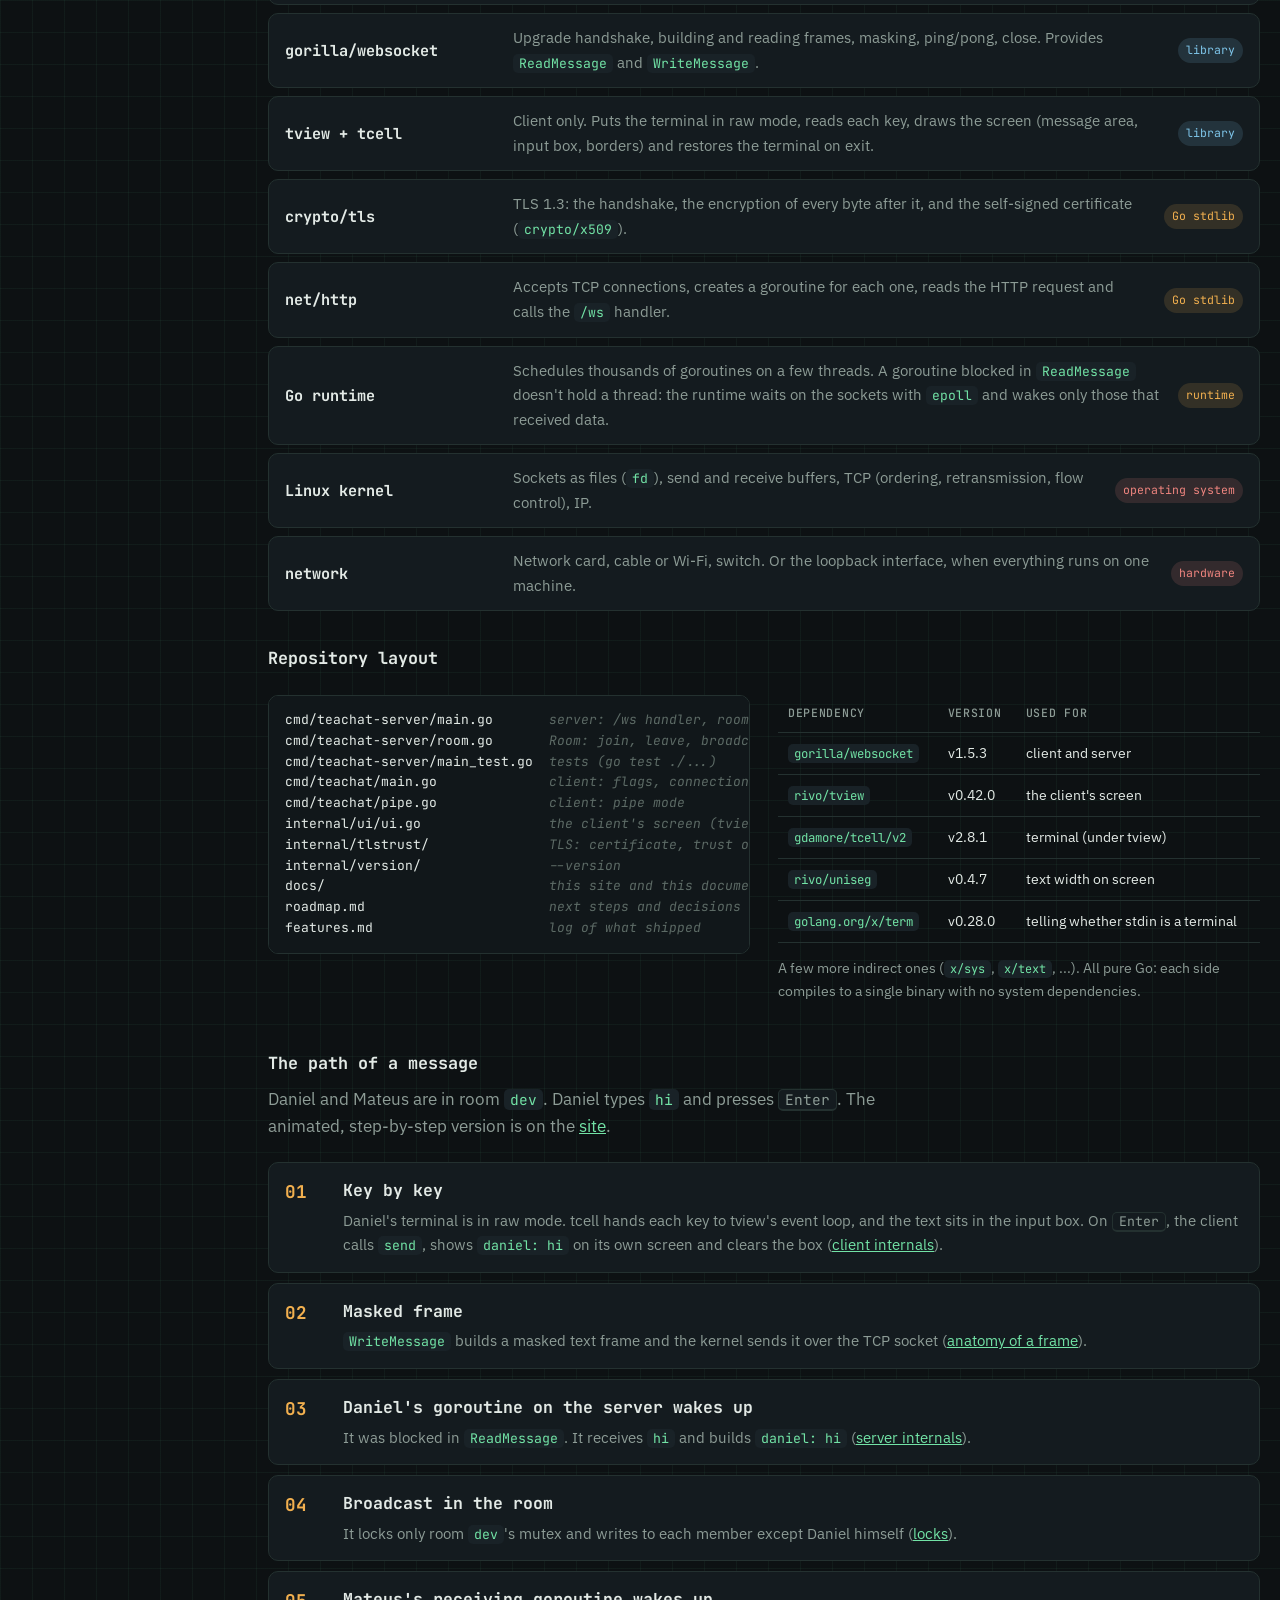
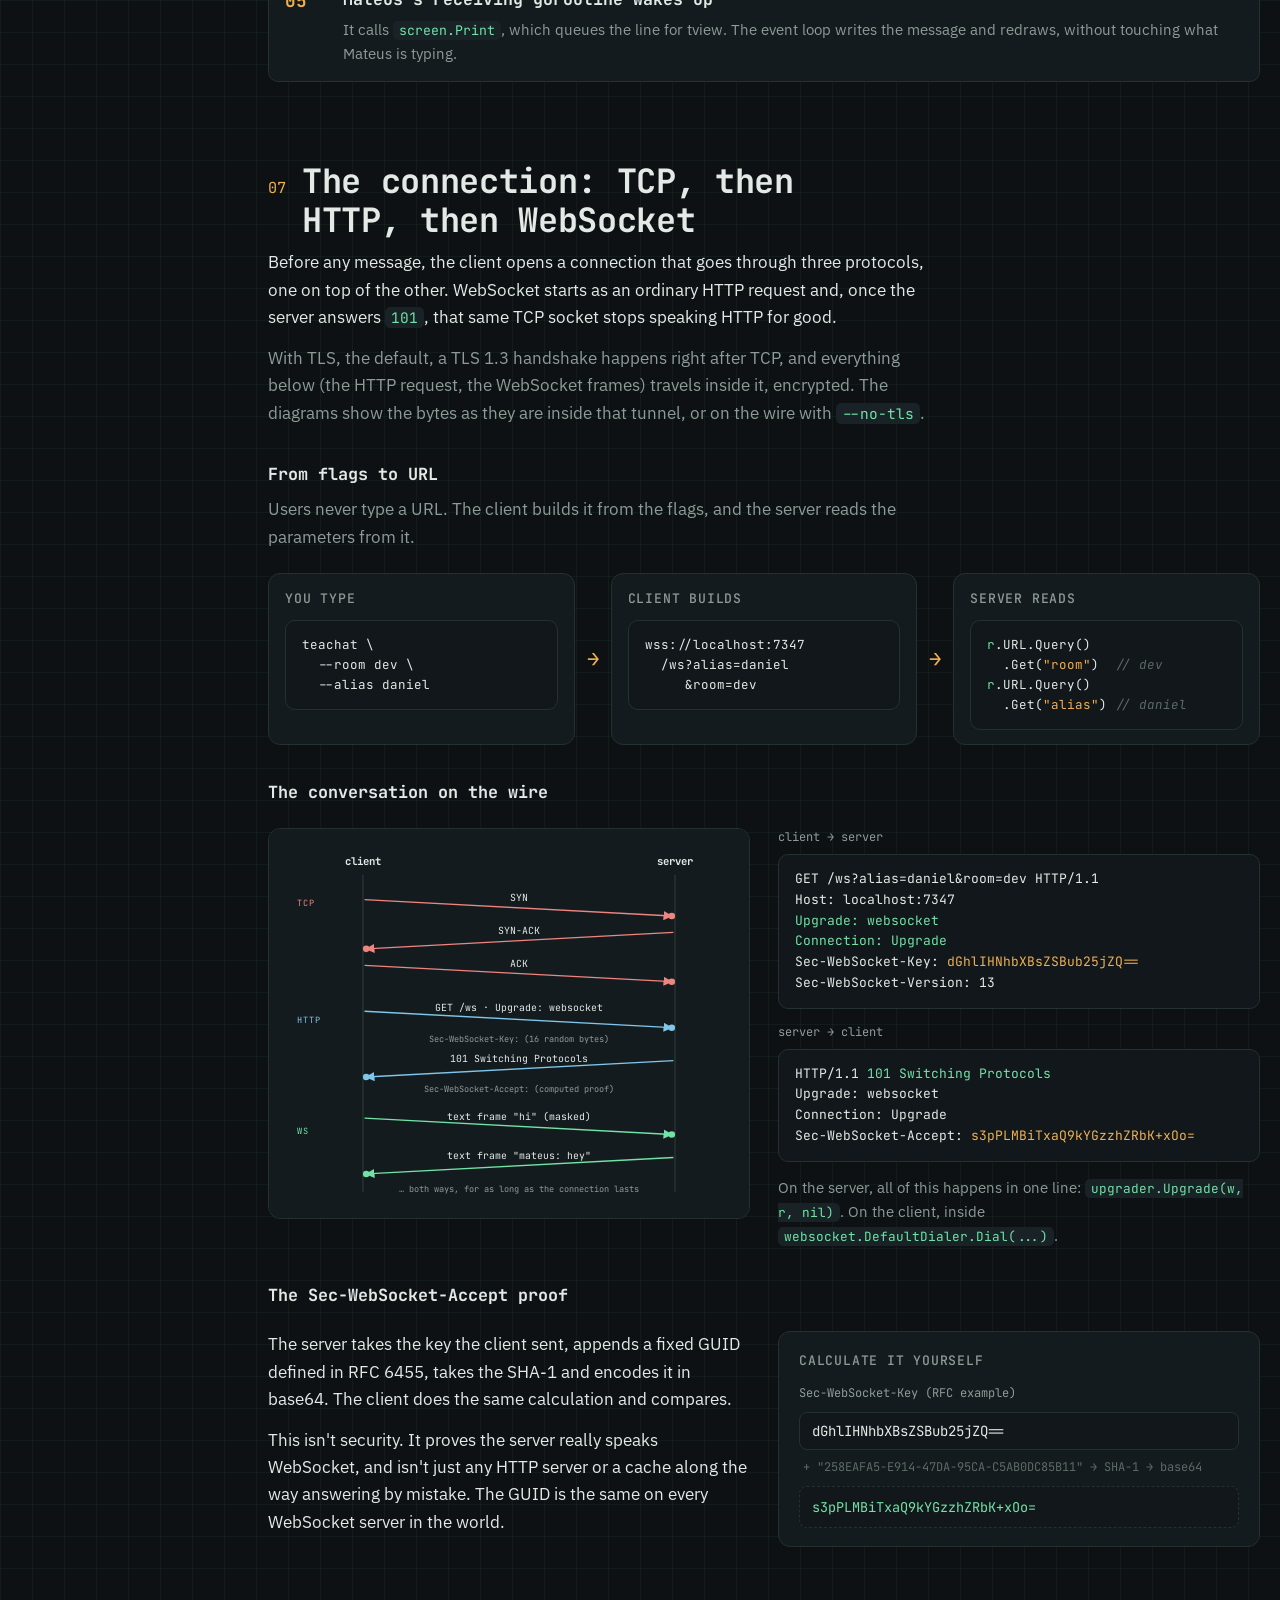
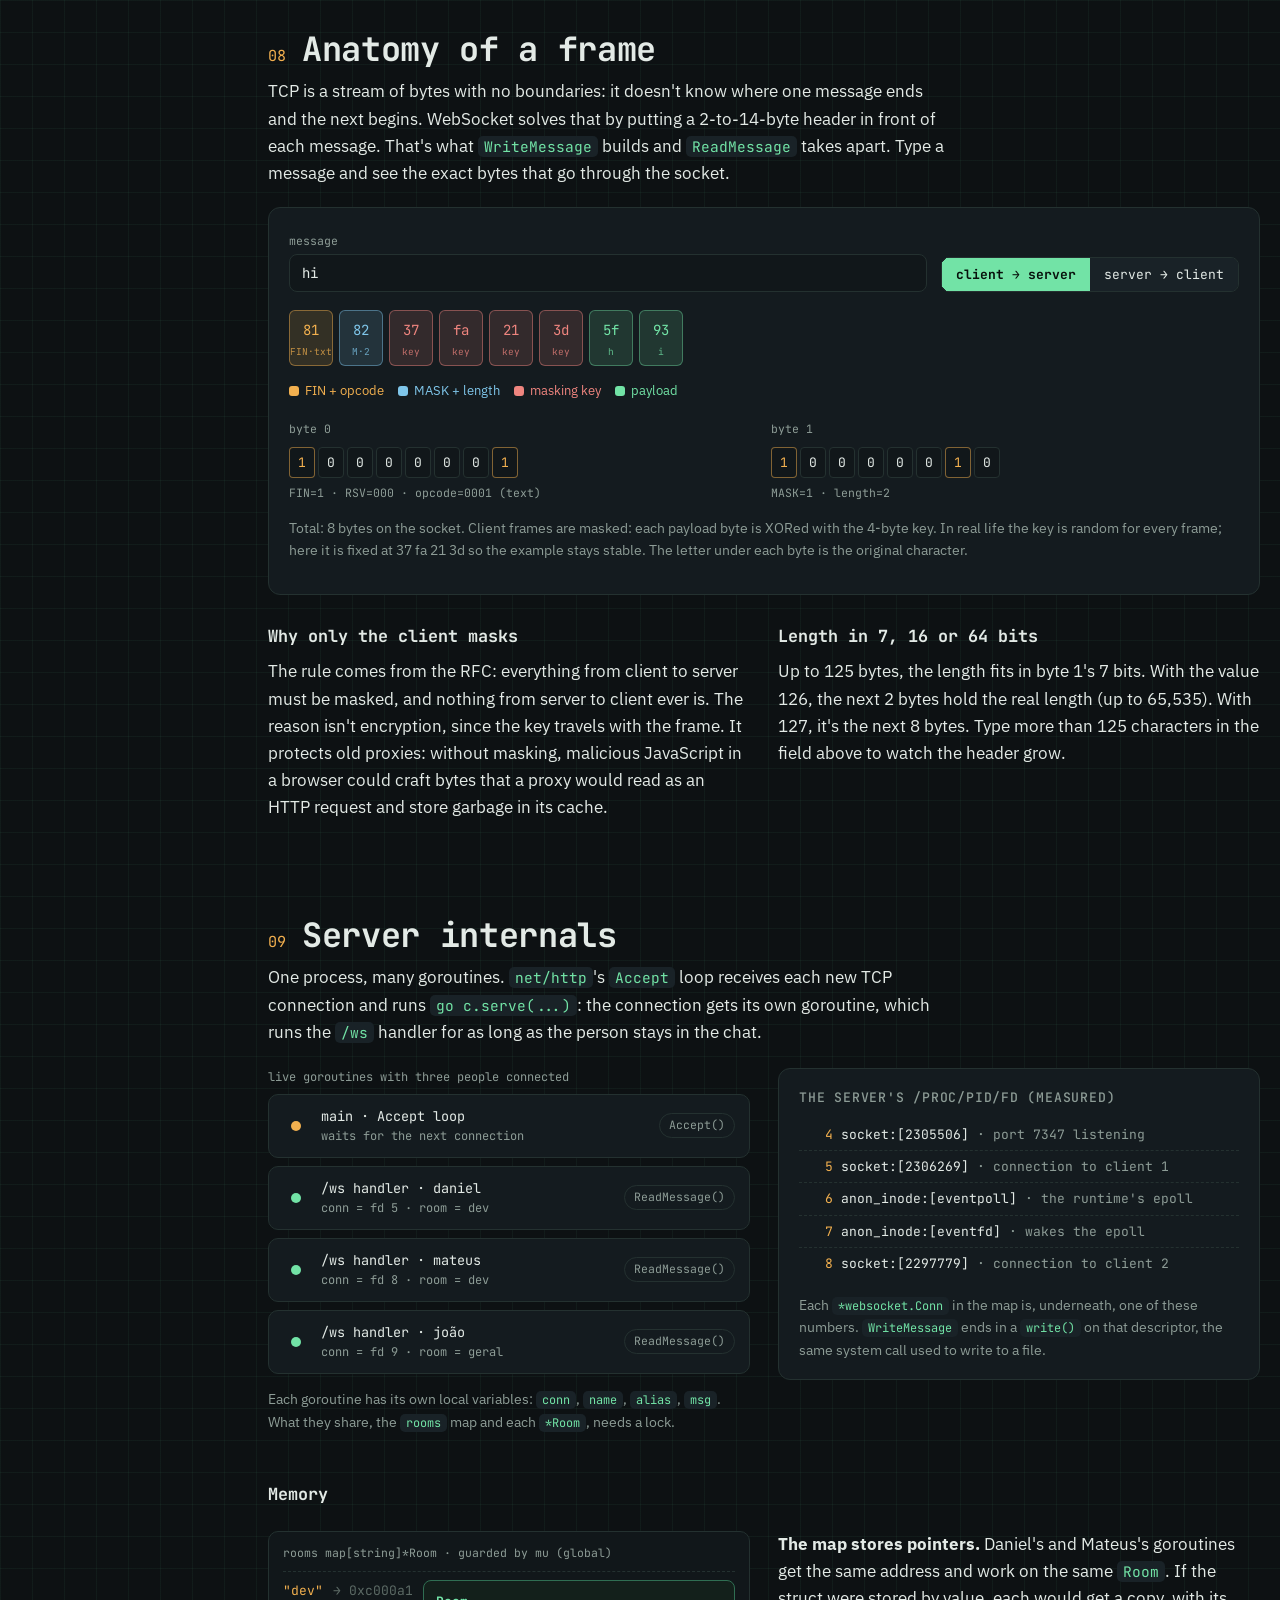
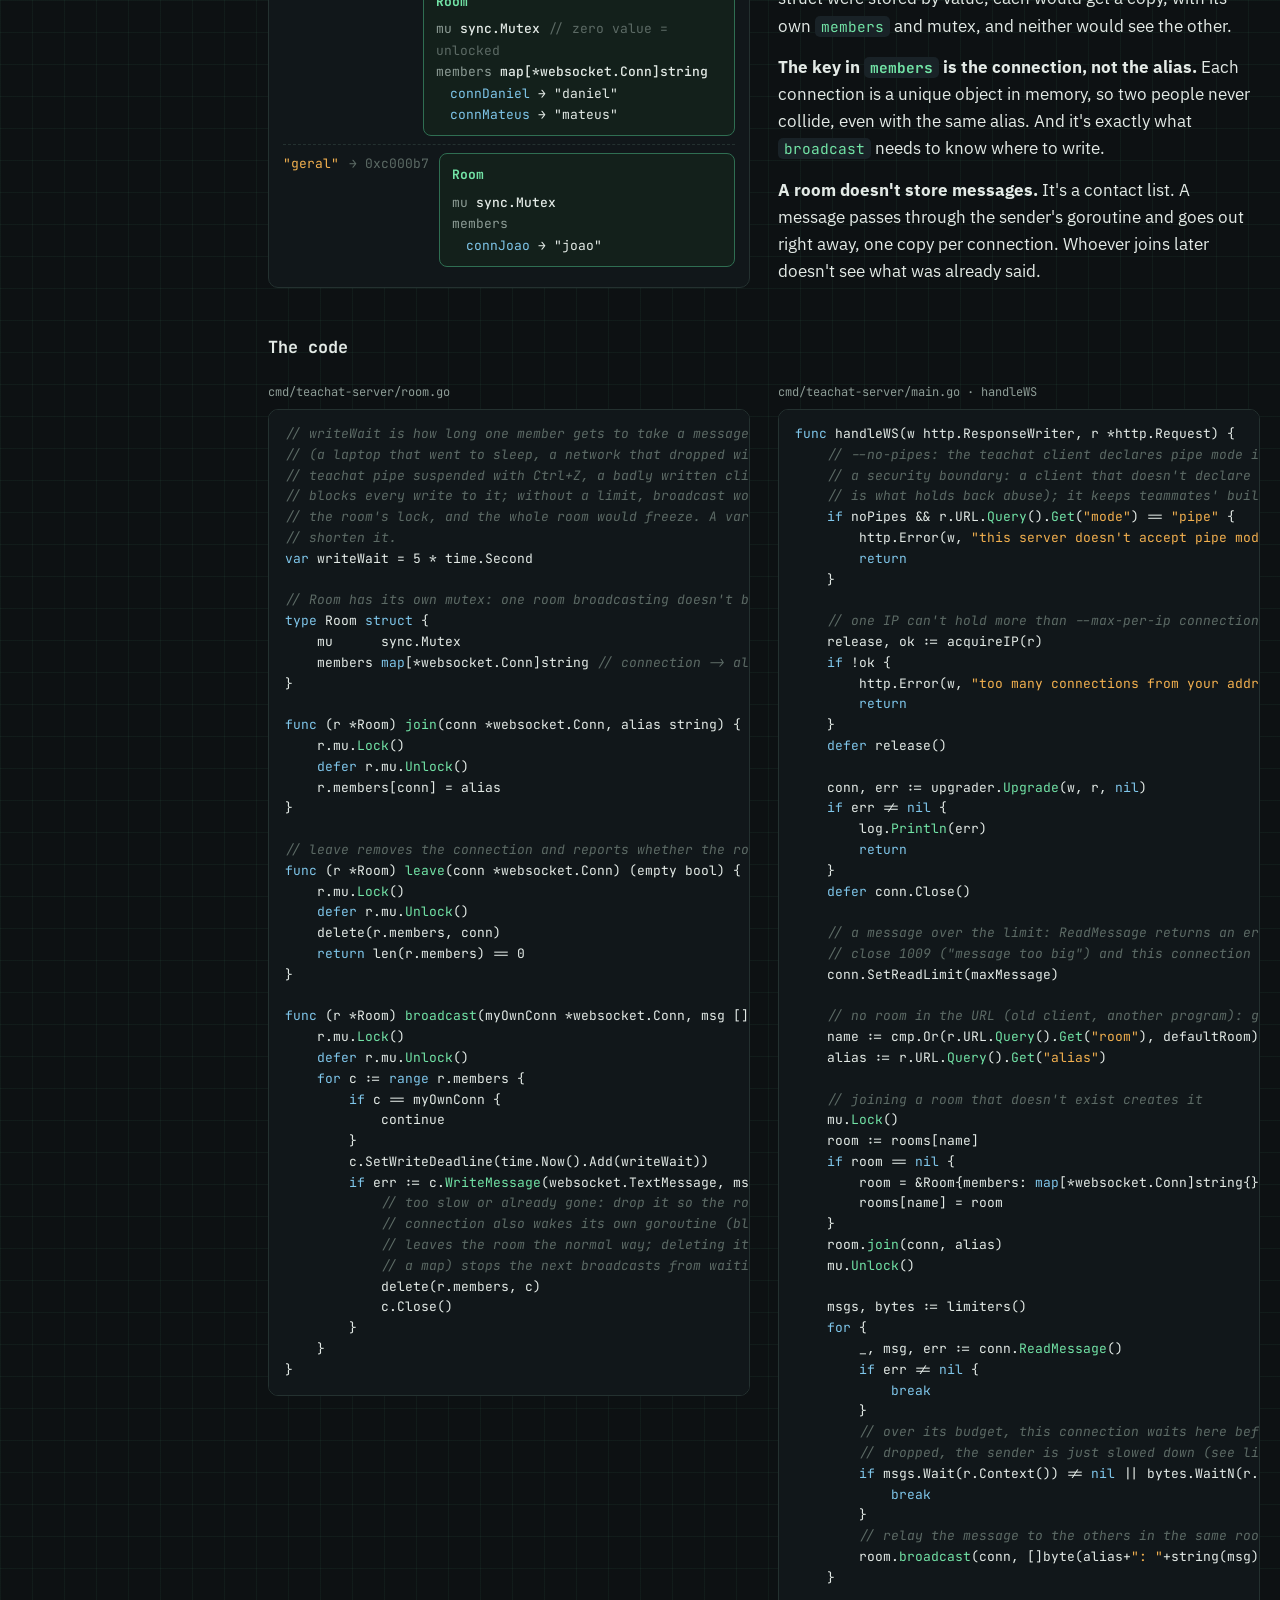
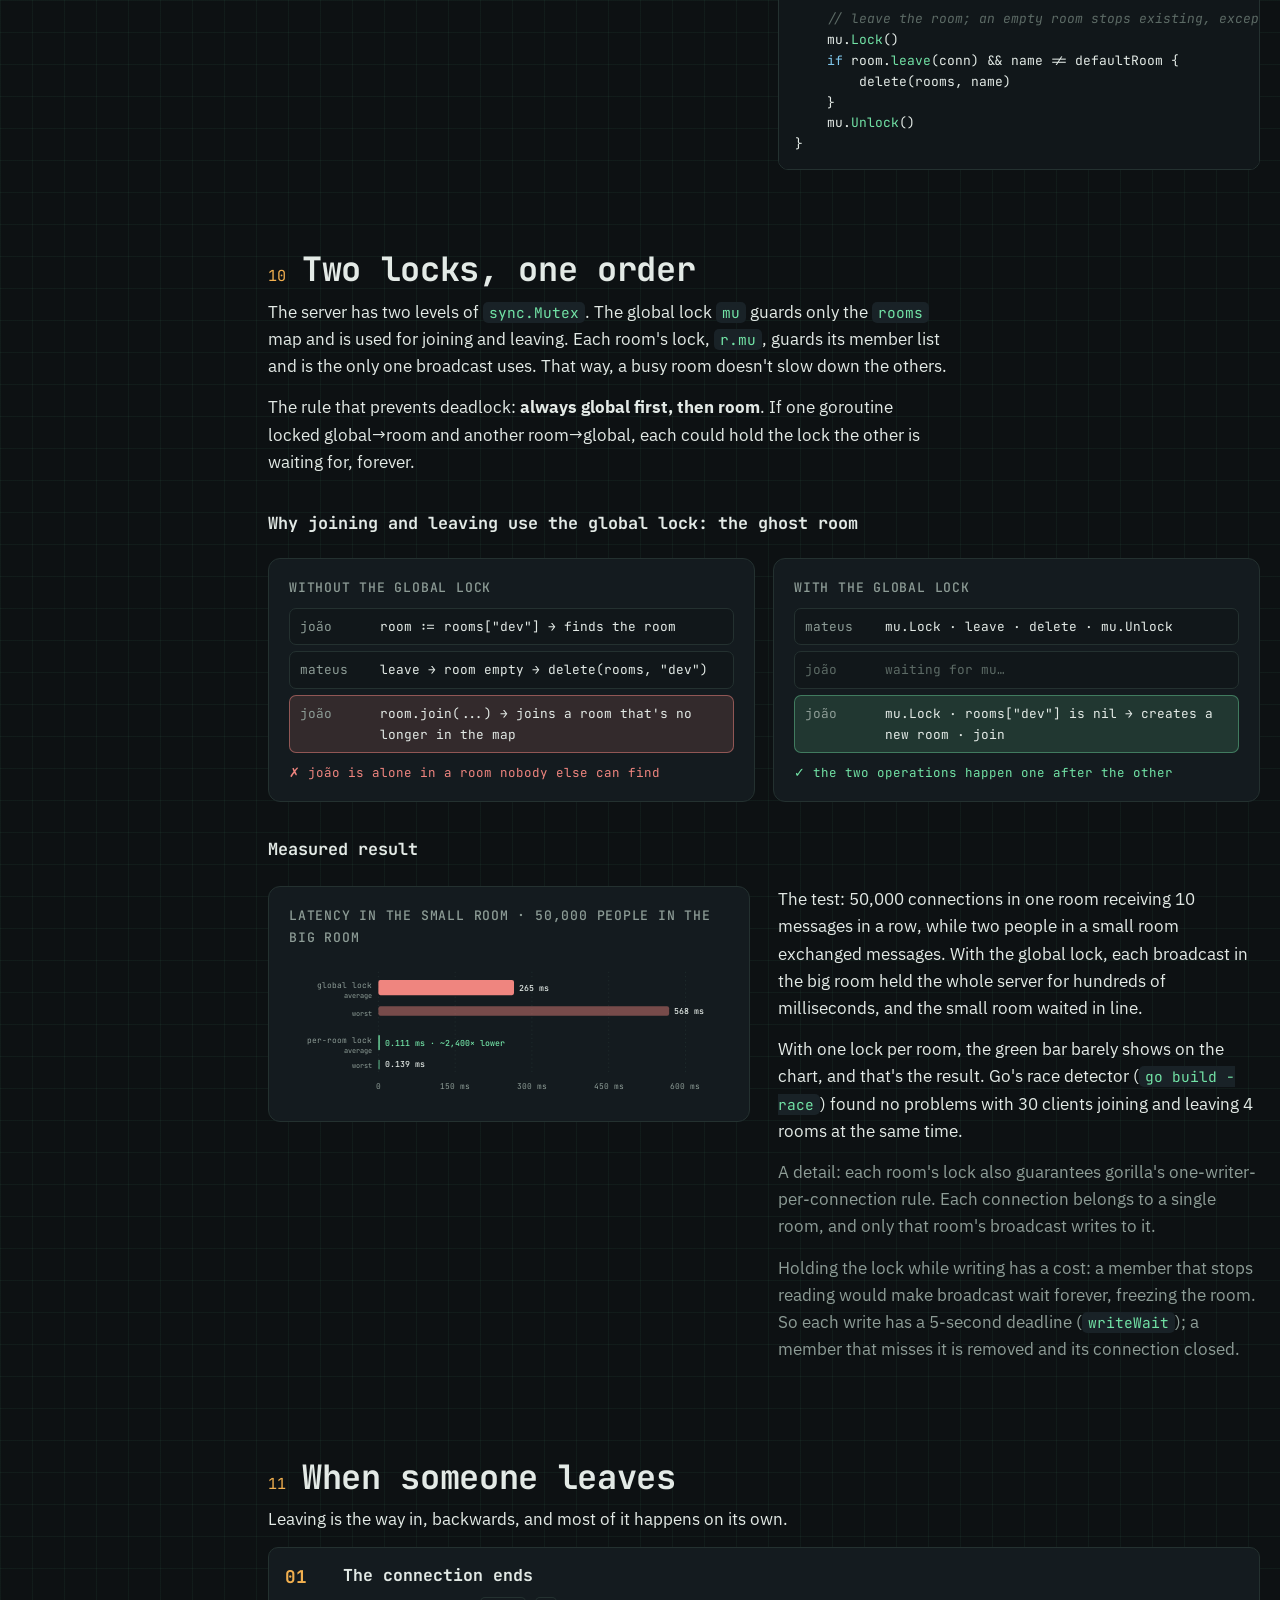
==== commit 4066be03: "Ready for the open internet: rate limits, per-IP cap, batched pipes, --no-pipes - Rate limit per con" ====
--- a/docs/docs.html
+++ b/docs/docs.html
@@ -141,6 +141,8 @@
         <tr><td><kbd>Ctrl</kbd>+<kbd>C</kbd></td><td>—</td><td class="num">0</td></tr>
         <tr><td>the connection drops (server stopped, network down)</td><td><code>connection closed: </code> + the reason, e.g. <code>close 1006 (abnormal closure)</code></td><td class="num">1</td></tr>
         <tr><td>couldn't connect</td><td>the connection error, e.g. <code>connection refused</code></td><td class="num">1</td></tr>
+        <tr><td>too many connections from your IP (server's <code>--max-per-ip</code>)</td><td><code>the server refused the connection: too many connections from your address</code></td><td class="num">1</td></tr>
+        <tr><td>pipe mode into a server started with <code>--no-pipes</code></td><td><code>the server refused the connection: this server doesn't accept pipe mode ...</code></td><td class="num">1</td></tr>
         <tr><td>the server's fingerprint changed</td><td><code>the identity of server ... has changed</code>, with both fingerprints (<a href="#security">security</a>)</td><td class="num">1</td></tr>
         <tr><td>TLS on one side only</td><td>the error + a hint: <code>try --no-tls</code> or <code>drop --no-tls</code></td><td class="num">1</td></tr>
         <tr><td><code>teachat help</code></td><td>the help</td><td class="num">0</td></tr>
@@ -154,17 +156,18 @@
   <p class="note">In full screen, the terminal is always restored before the message appears.</p>
 
   <h3 id="pipe-mode">Pipe mode</h3>
-  <p class="read">When stdin isn't a terminal, the client doesn't open the screen. It sends each input line to the room, echoes it to your terminal (like <code>tee</code>) and exits when the input ends.</p>
+  <p class="read">When stdin isn't a terminal, the client doesn't open the screen. It sends the input to the room, echoes each line to your terminal (like <code>tee</code>) and exits when the input ends.</p>
   <pre style="max-width:88ch">make 2>&amp;1 | teachat --room ops              <span class="c"># the build output goes to the room</span>
 uptime | teachat --room ops                  <span class="c"># one line, then exit</span>
 tail -f /var/log/app.log | teachat --room ops   <span class="c"># streams until Ctrl+C</span></pre>
   <dl class="ref">
-    <dt>one message per line</dt><dd>Each line becomes an <code>alias: line</code> message in the room. No grouping: a 5,000-line log is 5,000 messages.</dd>
+    <dt>batched</dt><dd>Lines that arrive within 100 ms of each other go out as one multi-line message (up to 64 KB), shown with the alias on the first line only. A 5,000-line build log is a single message; slow output (a line every few hundred ms) still goes out line by line, with no visible delay.</dd>
     <dt>echo</dt><dd>Every line also shows in your terminal, empty ones included. Empty lines aren't sent to the room.</dd>
     <dt>size</dt><dd>Up to 1 MB per line, the server's limit. A bigger line is refused: the pipe stops and exits with code 1, saying <code>message too big</code>.</dd>
     <dt>the room</dt><dd>What others send while the pipe runs isn't shown; it's read and discarded.</dd>
     <dt>never opens the screen</dt><dd>Safe in scripts, CI and cron: nobody needs to press Ctrl+C at the end.</dd>
     <dt>no history</dt><dd>If nobody is in the room, the lines are lost.</dd>
+    <dt>servers that say no</dt><dd>The client declares pipe mode when it connects (<code>mode=pipe</code> in the URL). A server started with <code>--no-pipes</code> refuses it, and the client exits with the server's reason.</dd>
   </dl>
 </section>
 
@@ -180,6 +183,8 @@
       <tbody>
         <tr><td><code>--addr</code></td><td><code>:7347</code></td><td>where to listen, <code>host:port</code>. No host means all interfaces: <code>--addr :9000</code>. With a host, only that one: <code>--addr 10.0.0.5:7347</code> listens only on the internal network</td></tr>
         <tr><td><code>--no-tls</code></td><td>off</td><td>serve plain <code>ws://</code>, without encryption. For testing</td></tr>
+        <tr><td><code>--no-pipes</code></td><td>off</td><td>refuse clients in <a href="#pipe-mode">pipe mode</a>, for rooms that want chat and no build logs (403 with the reason). A courtesy rule: a client that doesn't declare pipe mode isn't stopped; the rate limit is what holds back abuse</td></tr>
+        <tr><td><code>--max-per-ip</code></td><td><code>10</code></td><td>max simultaneous connections from one IP address; <code>0</code> = no limit (a company behind NAT reaches the server from a single IP)</td></tr>
         <tr><td><code>--tls-cert</code>, <code>--tls-key</code></td><td>self-signed</td><td>your own certificate and key (PEM), e.g. Let's Encrypt's <code>fullchain.pem</code> and <code>privkey.pem</code>. Reloaded when the files change (<a href="#security">security</a>)</td></tr>
         <tr><td><code>--version</code></td><td></td><td>print the version and exit</td></tr>
       </tbody>
@@ -187,10 +192,11 @@
   </div>
   <p class="note">Busy port or bad address: the server exits with the error (<code>address already in use</code>, <code>missing port in address</code>) and code 1, without announcing anything first.</p>
   <h3>Endpoint</h3>
-  <pre style="max-width:88ch">GET /ws?room=&lt;room&gt;&amp;alias=&lt;alias&gt;   <span class="c">upgrade to WebSocket, over TLS (wss://) by default</span></pre>
+  <pre style="max-width:88ch">GET /ws?room=&lt;room&gt;&amp;alias=&lt;alias&gt;[&amp;mode=pipe]   <span class="c">upgrade to WebSocket, over TLS (wss://) by default</span></pre>
   <dl class="ref">
     <dt>room</dt><dd>Room name. Any text. Doesn't exist → it's created. Missing or empty → room <code>local</code>.</dd>
     <dt>alias</dt><dd>Name of whoever connects. Any text, even empty. Not validated, and doesn't need to be unique.</dd>
+    <dt>mode</dt><dd><code>pipe</code> when the client runs in pipe mode, absent otherwise. Only read by <code>--no-pipes</code>.</dd>
     <dt>origin</dt><dd>Refuses any request with an <code>Origin</code> header (403). Browsers always send one on WebSocket connections and the teachat client never does, so web pages can't connect to the server behind a user's back.</dd>
   </dl>
   <h3>Messages</h3>
@@ -198,6 +204,7 @@
     <dt>client → server</dt><dd>A text frame with the bare message: <code>hi</code>.</dd>
     <dt>server → client</dt><dd>A text frame with the alias in front: <code>daniel: hi</code>. Goes to every member of the room except the sender.</dd>
     <dt>size</dt><dd>Up to 1 MB per message (<code>maxMessage</code>). Above that, the server answers with close 1009 (<code>message too big</code>) and closes only that connection; the room carries on.</dd>
+    <dt>rate</dt><dd>Each connection may send 5 messages a second, with bursts of 20, and 256 KB a second. Above that, the server reads that connection more slowly: nothing is dropped and nobody is disconnected, the sender is just slowed down (TCP backpressure).</dd>
     <dt>history</dt><dd>None. A room is a list of connections; it doesn't store messages.</dd>
   </dl>
   <h3>Room lifecycle</h3>
@@ -527,6 +534,22 @@
 	}
 }</pre></div>
     <div style="min-width:0"><div class="file">cmd/teachat-server/main.go · handleWS</div><pre class="go">func handleWS(w http.ResponseWriter, r *http.Request) {
+	// --no-pipes: the teachat client declares pipe mode in the URL. A courtesy rule, not
+	// a security boundary: a client that doesn't declare it isn't stopped (the rate limit
+	// is what holds back abuse); it keeps teammates' build logs out of a chat room.
+	if noPipes &amp;&amp; r.URL.Query().Get("mode") == "pipe" {
+		http.Error(w, "this server doesn't accept pipe mode (it was started with --no-pipes)", http.StatusForbidden)
+		return
+	}
+
+	// one IP can't hold more than --max-per-ip connections (see limits.go)
+	release, ok := acquireIP(r)
+	if !ok {
+		http.Error(w, "too many connections from your address", http.StatusTooManyRequests)
+		return
+	}
+	defer release()
+
 	conn, err := upgrader.Upgrade(w, r, nil)
 	if err != nil {
 		log.Println(err)
@@ -552,9 +575,15 @@
 	room.join(conn, alias)
 	mu.Unlock()
 
+	msgs, bytes := limiters()
 	for {
 		_, msg, err := conn.ReadMessage()
 		if err != nil {
+			break
+		}
+		// over its budget, this connection waits here before the next read: nothing is
+		// dropped, the sender is just slowed down (see limits.go)
+		if msgs.Wait(r.Context()) != nil || bytes.WaitN(r.Context(), len(msg)) != nil {
 			break
 		}
 		// relay the message to the others in the same room
@@ -859,7 +888,52 @@
   <h3>The code</h3>
   <div class="split">
     <div style="min-width:0"><div class="file">cmd/teachat/main.go · after opening the connection</div><pre class="go">// stdin is not a terminal (command | teachat): pipe mode, no screen
-if !term.IsTerminal(int(os.Stdin.Fd())) {
+pipeMode := !term.IsTerminal(int(os.Stdin.Fd()))
+
+// build wss://SERVER/ws?room=...&amp;alias=... from the flags (ws:// with --no-tls)
+// dereference the pointer to get the string
+scheme := "wss"
+if *noTLS {
+	scheme = "ws"
+}
+query := url.Values{"room": {*room}, "alias": {*alias}}
+// pipe mode says so, so a server started with --no-pipes can refuse it
+if pipeMode {
+	query.Set("mode", "pipe")
+}
+u := url.URL{
+	Scheme:   scheme,
+	Host:     *server,
+	Path:     "/ws",
+	RawQuery: query.Encode(),
+}
+
+// TLS trust (trusted on first use, then pinned) lives in internal/tlstrust.
+// A notice like "trusting new server ..." goes into a buffer and is shown below,
+// once we know whether it goes to the screen or to stderr.
+var notice bytes.Buffer
+dialer := *websocket.DefaultDialer
+if !*noTLS {
+	cfg, err := tlstrust.Client(*server, &amp;notice)
+	if err != nil {
+		log.Fatal(err)
+	}
+	dialer.TLSClientConfig = cfg
+}
+conn, resp, err := dialer.Dial(u.String(), nil)
+if err != nil {
+	// the server refuses some connections on purpose, before the WebSocket handshake
+	// (403: pipes not allowed; 429: too many connections from your IP), and says why
+	// in the response body: show that reason instead of a generic "bad handshake"
+	if resp != nil &amp;&amp; (resp.StatusCode == http.StatusForbidden || resp.StatusCode == http.StatusTooManyRequests) {
+		reason, _ := io.ReadAll(io.LimitReader(resp.Body, 512))
+		log.Fatal("the server refused the connection: ", strings.TrimSpace(string(reason)))
+	}
+	log.Fatal(tlstrust.DialHint(err, !*noTLS))
+}
+defer conn.Close()
+
+if pipeMode {
 	os.Stderr.Write(notice.Bytes())
 	pipe(conn)
 	return
@@ -951,7 +1025,15 @@
 	})
 }</pre></div>
   </div>
-  <div style="min-width:0;margin-top:22px"><div class="file">cmd/teachat/pipe.go</div><pre class="go">// pipe is the screenless mode (command | teachat): it sends each stdin line to the room,
+  <div style="min-width:0;margin-top:22px"><div class="file">cmd/teachat/pipe.go</div><pre class="go">// batching in pipe mode: how long to wait for more lines after the first one, and the
+// largest batch. 100 ms is unnoticeable for a human reading the room; 64 KB keeps each
+// message far below the server's 1 MB limit.
+const (
+	batchWait = 100 * time.Millisecond
+	batchMax  = 64 &lt;&lt; 10
+)
+
+// pipe is the screenless mode (command | teachat): it sends each stdin line to the room,
 // echoes the line to the terminal (like tee) and exits when the input ends.
 // It never opens the screen on purpose: in a script or cron there's nobody to press Ctrl+C.
 func pipe(conn *websocket.Conn) {
@@ -986,39 +1068,83 @@
 		log.Fatal("connection closed: ", readErr)
 	}
 
-	// ReadString has no line length limit (bufio.Scanner gives up at 64 KB)
-	r := bufio.NewReader(os.Stdin)
-	for {
-		line, err := r.ReadString('\n')
-		if line != "" {
-			line = strings.TrimRight(line, "\r\n")
-			fmt.Println(line) // echo: you still see the command's output
-			// an empty line is echoed, but not sent to the room
-			if strings.TrimSpace(line) != "" {
-				select {
-				case &lt;-done:
-					dropped()
-				default:
-				}
-				if err := conn.WriteMessage(websocket.TextMessage, []byte(line)); err != nil {
-					// the real reason usually arrives through the reader (e.g. close 1009, line
-					// too big); wait for it briefly before showing the write error
-					select {
-					case &lt;-done:
-						dropped()
-					case &lt;-time.After(time.Second):
-						log.Fatal("connection closed: ", err)
-					}
-				}
+	// send writes one message, reporting the real reason if the connection is gone
+	send := func(text string) {
+		select {
+		case &lt;-done:
+			dropped()
+		default:
+		}
+		if err := conn.WriteMessage(websocket.TextMessage, []byte(text)); err != nil {
+			// the real reason usually arrives through the reader (e.g. close 1009, line
+			// too big); wait for it briefly before showing the write error
+			select {
+			case &lt;-done:
+				dropped()
+			case &lt;-time.After(time.Second):
+				log.Fatal("connection closed: ", err)
 			}
 		}
-		if err == io.EOF {
-			break
+	}
+
+	// stdin is read in its own goroutine, so the loop below can wait for "the next line
+	// or a short pause, whichever comes first". ReadString has no line length limit
+	// (bufio.Scanner gives up at 64 KB).
+	lines := make(chan string)
+	go func() {
+		r := bufio.NewReader(os.Stdin)
+		for {
+			line, err := r.ReadString('\n')
+			if line != "" {
+				lines &lt;- strings.TrimRight(line, "\r\n")
+			}
+			if err != nil {
+				if err != io.EOF {
+					log.Fatal("error reading input: ", err)
+				}
+				close(lines)
+				return
+			}
 		}
-		if err != nil {
-			log.Fatal("error reading input: ", err)
+	}()
+
+	// batching: lines that arrive within batchWait of the first one go out together, as
+	// one multi-line message of up to batchMax bytes. A 5,000-line build log becomes a
+	// handful of messages instead of flooding the room (and the server's rate limit).
+	var batch []string
+	size := 0
+	flush := func() {
+		if len(batch) &gt; 0 {
+			send(strings.Join(batch, "\n"))
+			batch, size = nil, 0
 		}
 	}
+	timer := time.NewTimer(batchWait)
+	timer.Stop()
+	for open := true; open; {
+		select {
+		case line, ok := &lt;-lines:
+			if !ok {
+				open = false
+				break
+			}
+			fmt.Println(line) // echo: you still see the command's output
+			if strings.TrimSpace(line) == "" {
+				continue // an empty line is echoed, but not sent to the room
+			}
+			if size &gt; 0 &amp;&amp; size+len(line) &gt; batchMax {
+				flush()
+			}
+			if len(batch) == 0 {
+				timer.Reset(batchWait)
+			}
+			batch = append(batch, line)
+			size += len(line) + 1
+		case &lt;-timer.C:
+			flush()
+		}
+	}
+	flush()
 
 	// close properly: send the close frame and wait for the server to answer (then the
 	// reader goroutine ends and closes done). Exiting without this can lose the last lines.
@@ -1095,7 +1221,7 @@
   <div class="limits">
     <div class="limit"><b>The first connection is trusted blindly</b><p>Trust on first use protects every connection after the first. If someone intercepts that very first one, the client trusts them. Compare the fingerprint with the one the server prints.</p></div>
     <div class="limit"><b>A stuck member pauses its room for 5 s</b><p>Broadcast writes to one member at a time, under the room's lock. A member that stops reading (a laptop asleep, a dropped network, a suspended pipe) holds its room for up to 5 seconds, then the server drops it and the room carries on. Before this limit, the room froze for good (measured: stuck at 2,082 of 5,000 messages). A per-connection send queue would remove the pause entirely.</p></div>
-    <div class="limit"><b>Large logs flood the room</b><p>Pipe mode sends one message per line. A 5,000-line build is 5,000 messages on everyone's screen.</p></div>
+    <div class="limit"><b>Behind a reverse proxy, everyone is one IP</b><p>The per-IP cap reads the address of the TCP connection. Behind a proxy (nginx, a load balancer), every client looks like the proxy: raise <code>--max-per-ip</code> or set it to 0 there.</p></div>
     <div class="limit"><b>Aliases aren't verified</b><p>Anyone can join as <code>--alias daniel</code>. A password will protect the room, but won't prove who's who inside it.</p></div>
     <div class="limit"><b>No history</b><p>A message sent to an empty room is lost, and whoever joins later doesn't see the past. Pipe mode depends on this to keep logs.</p></div>
   </div>
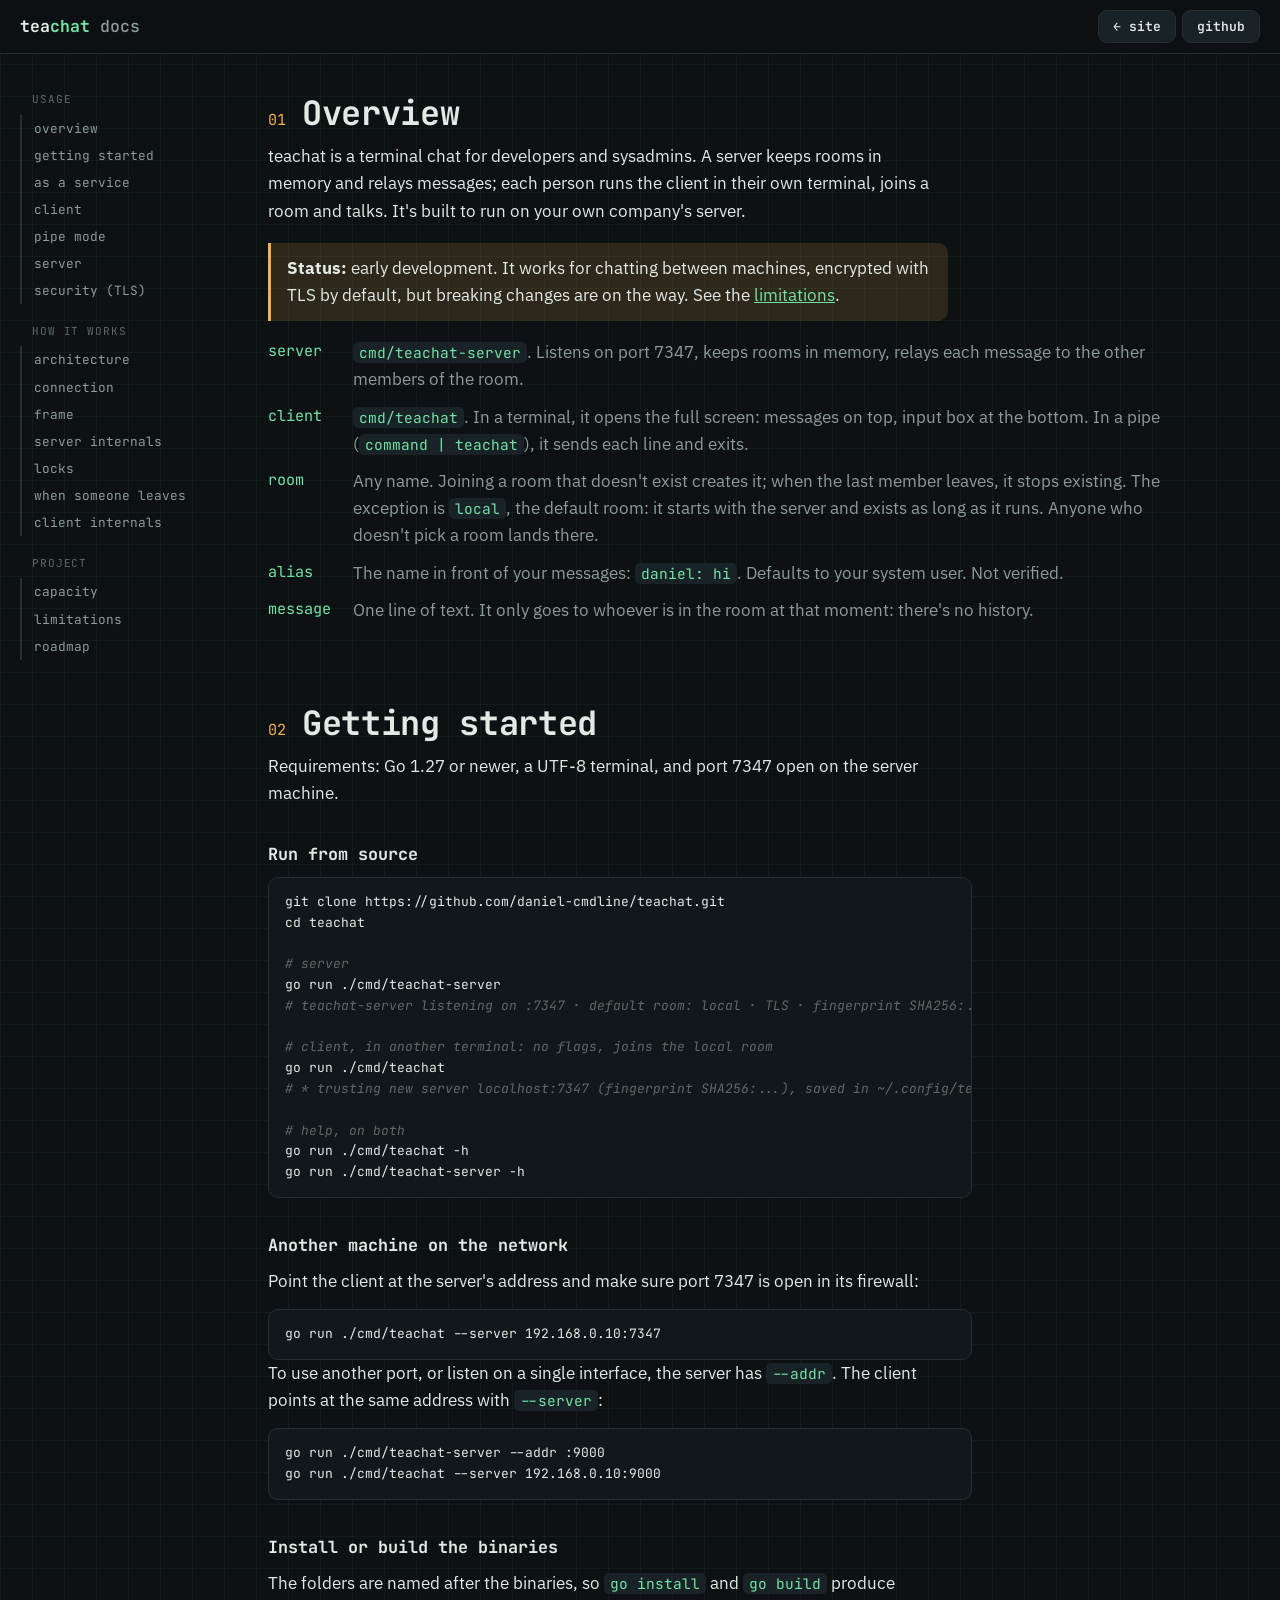
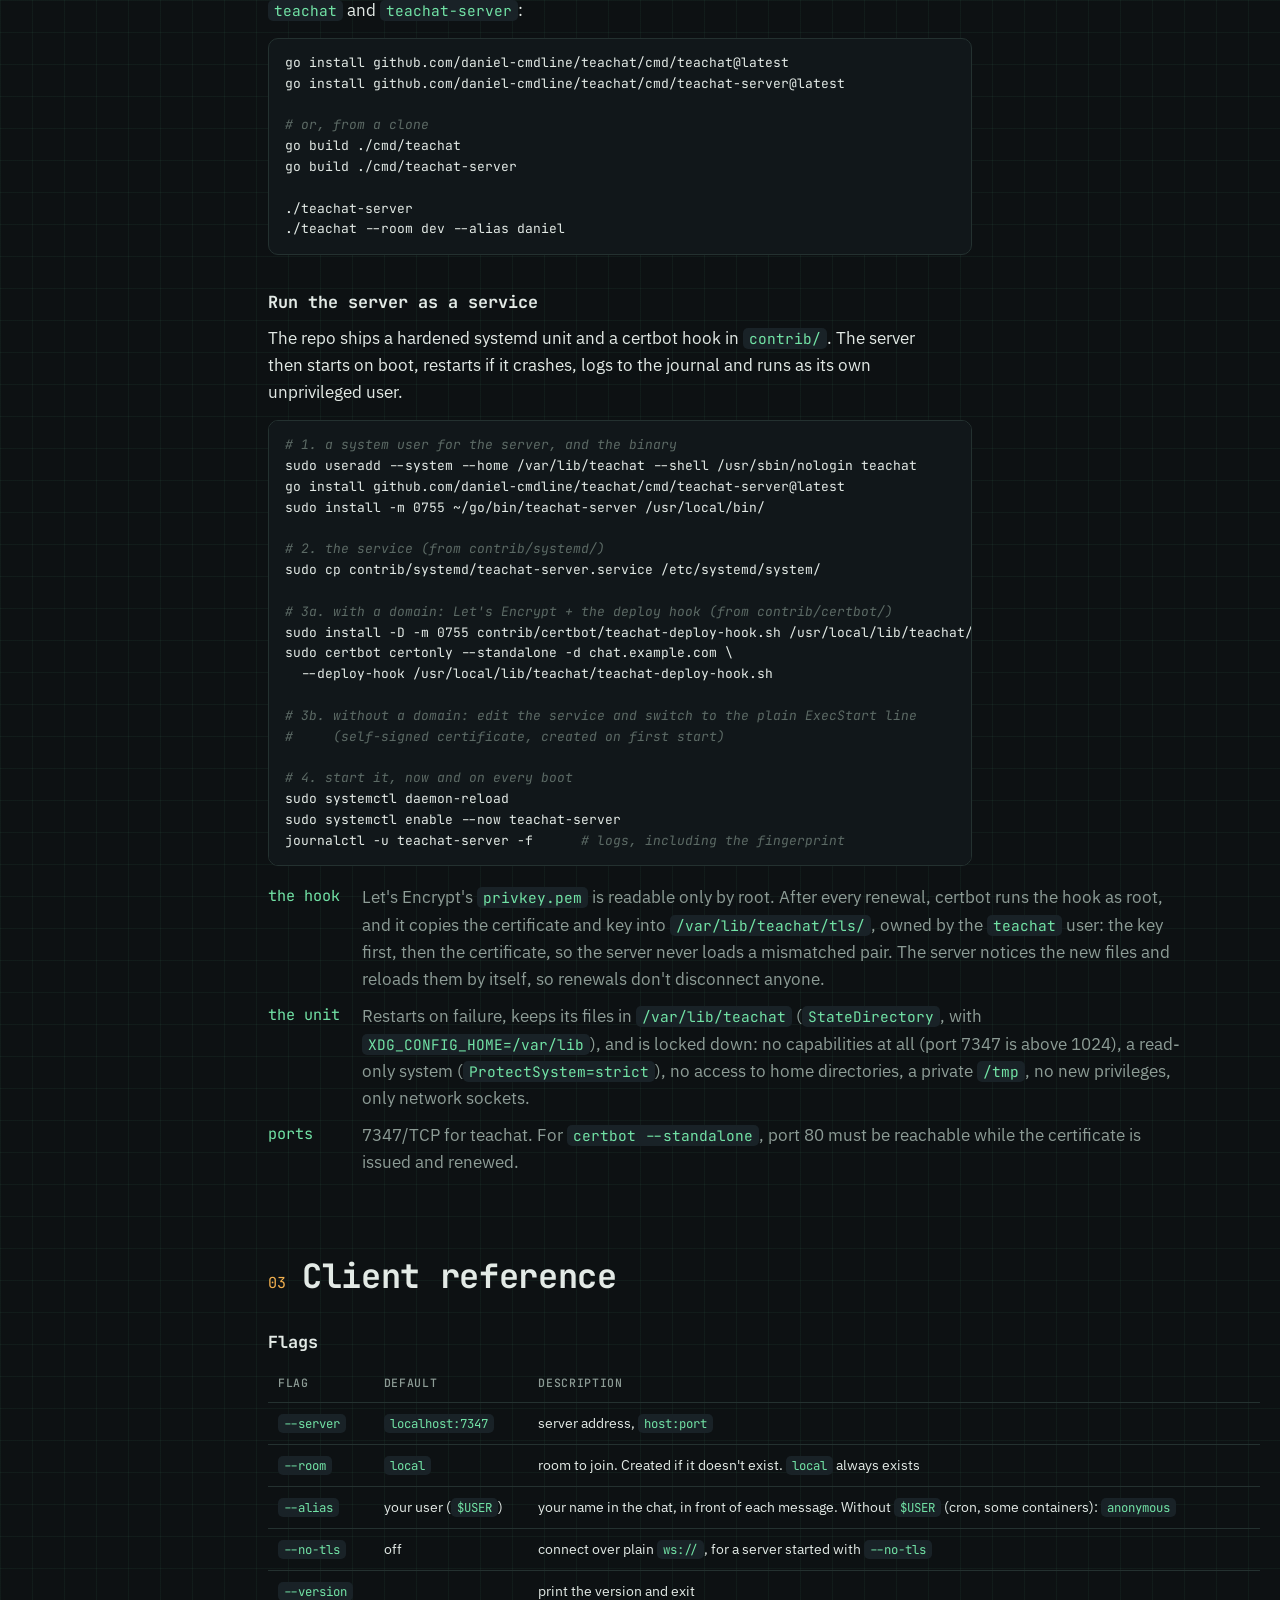
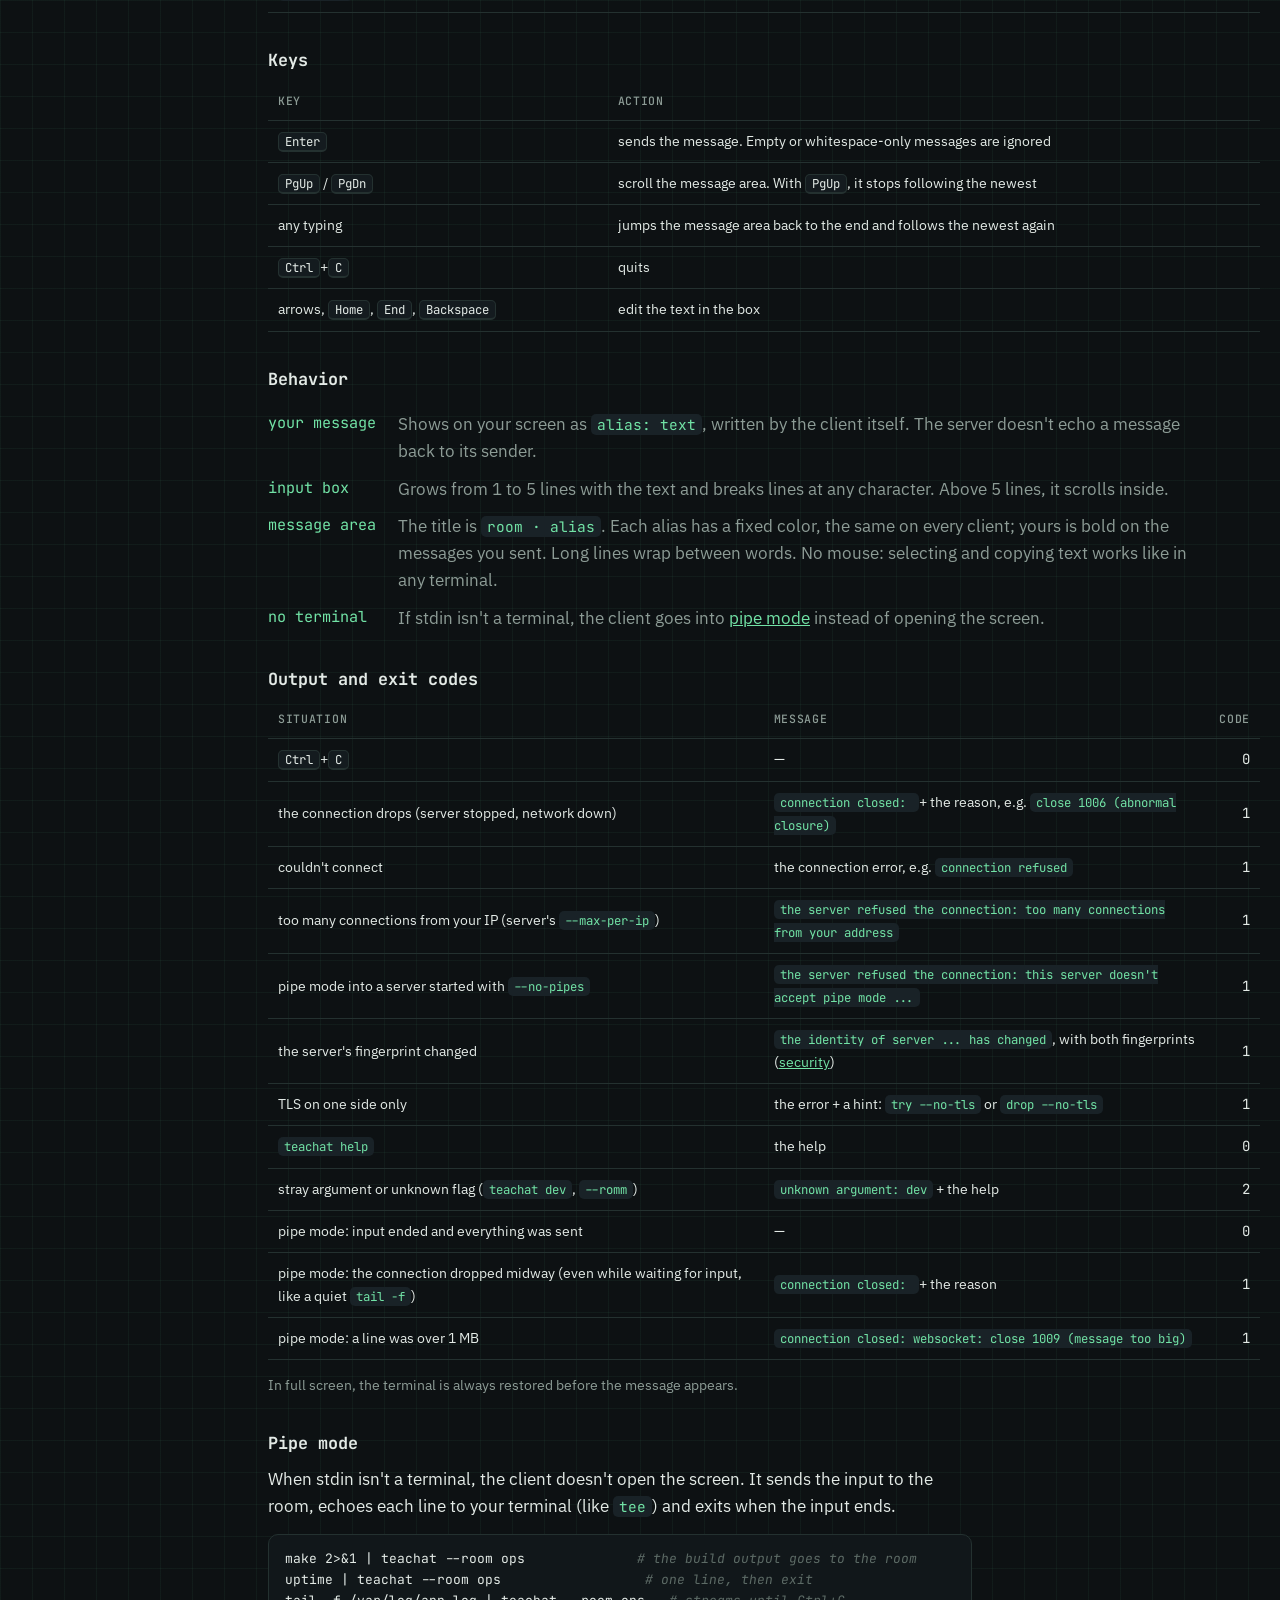
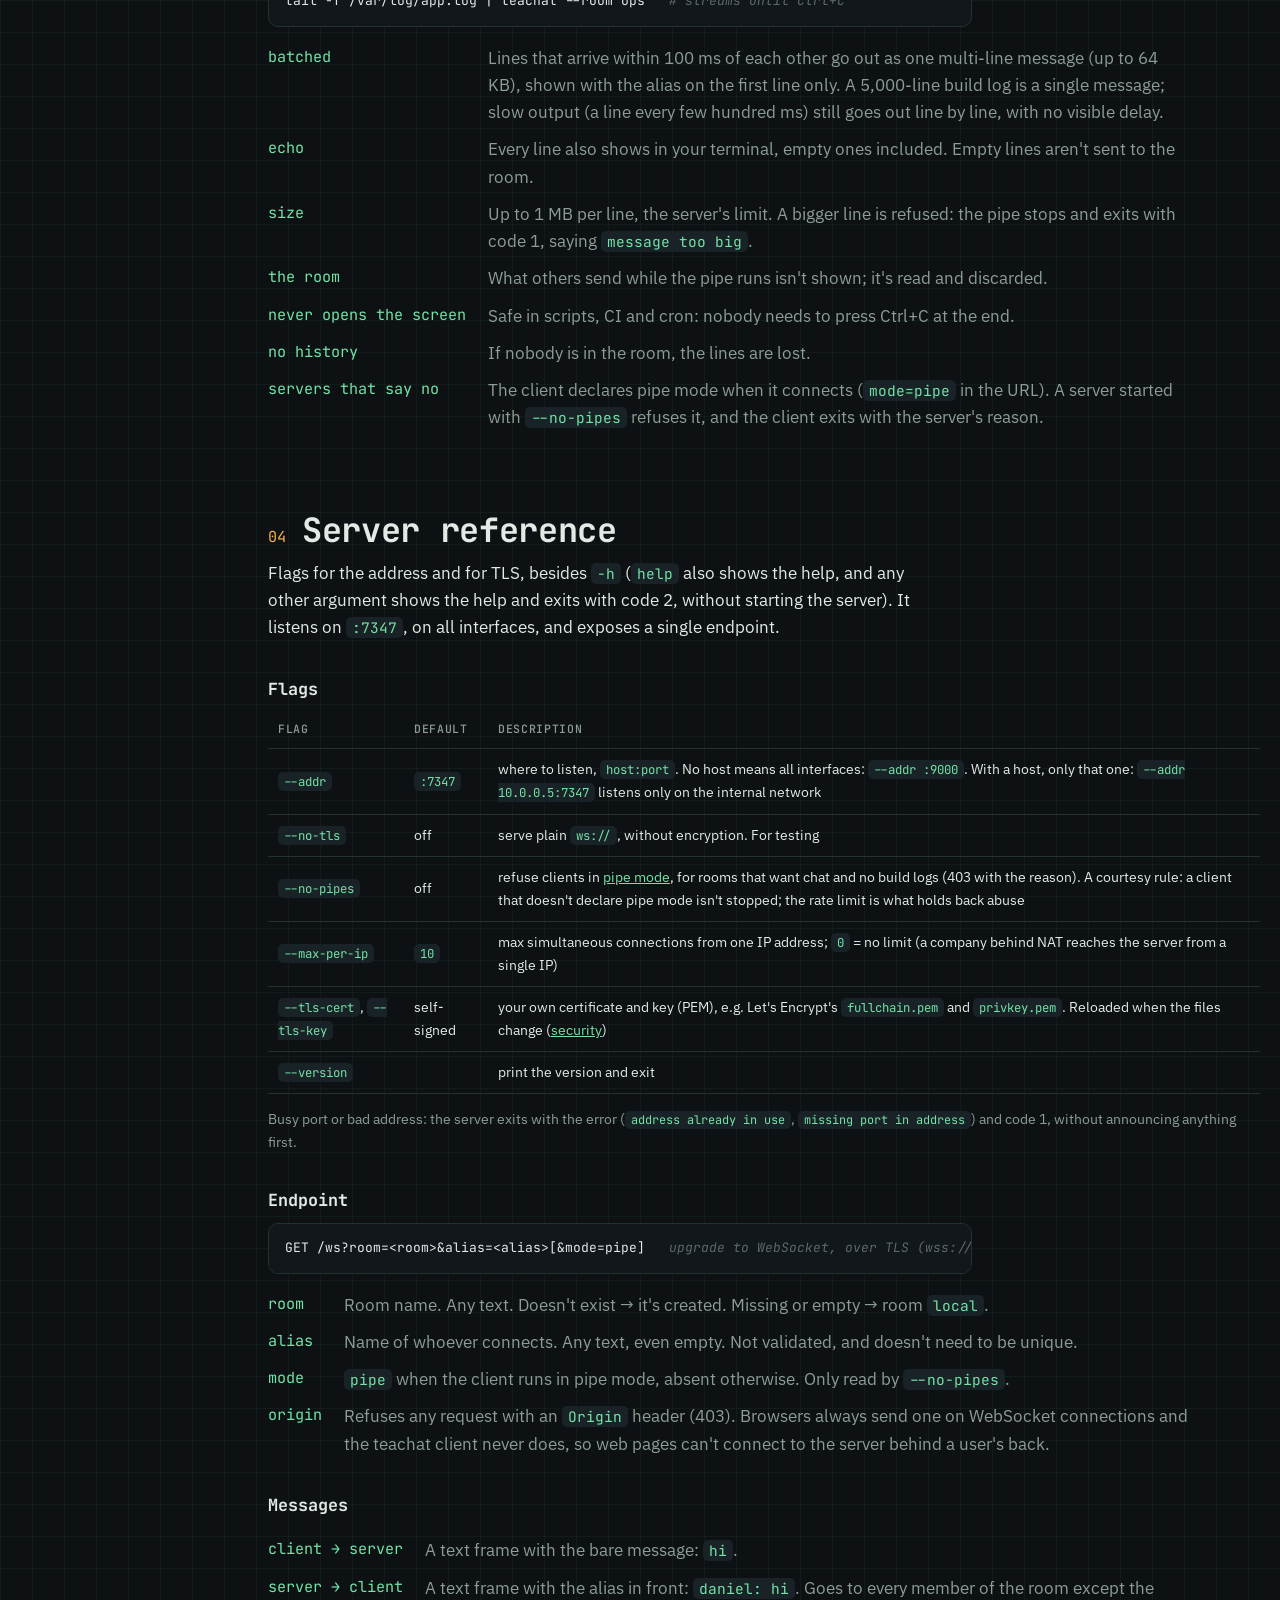
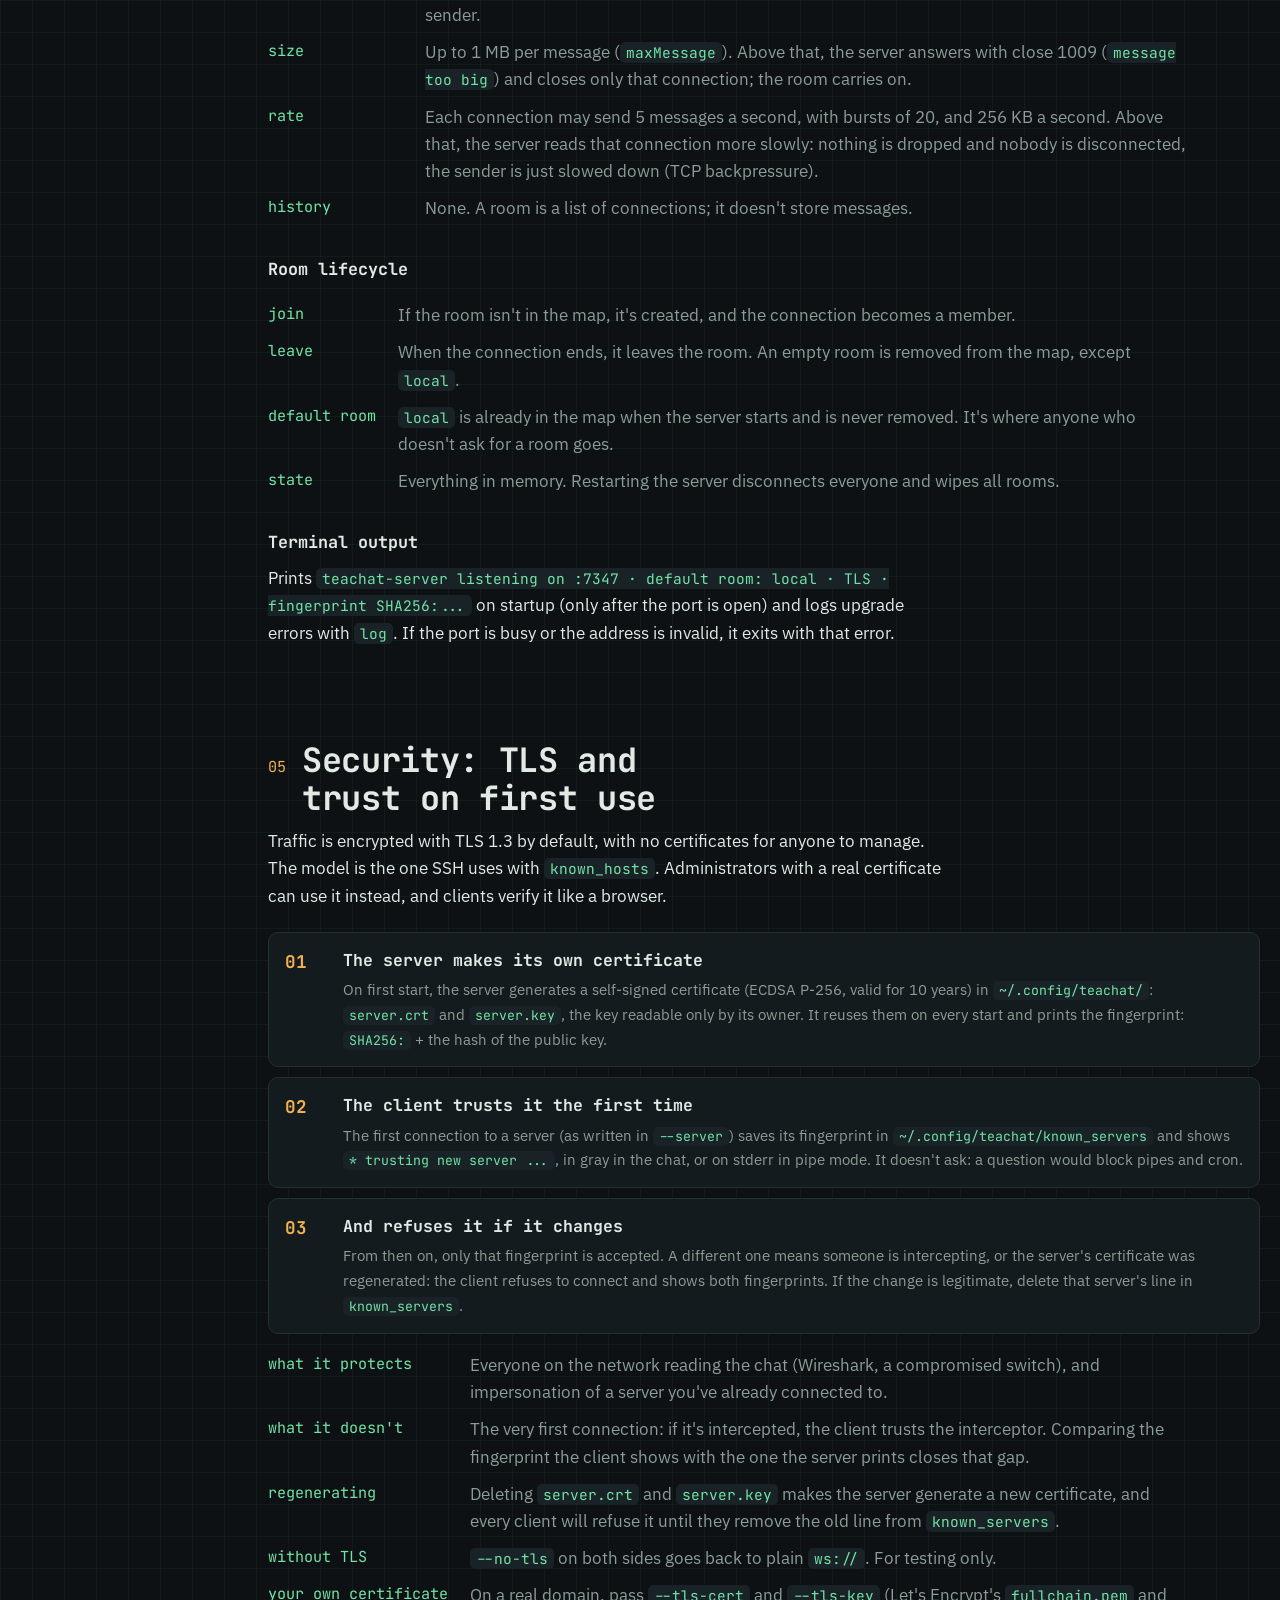
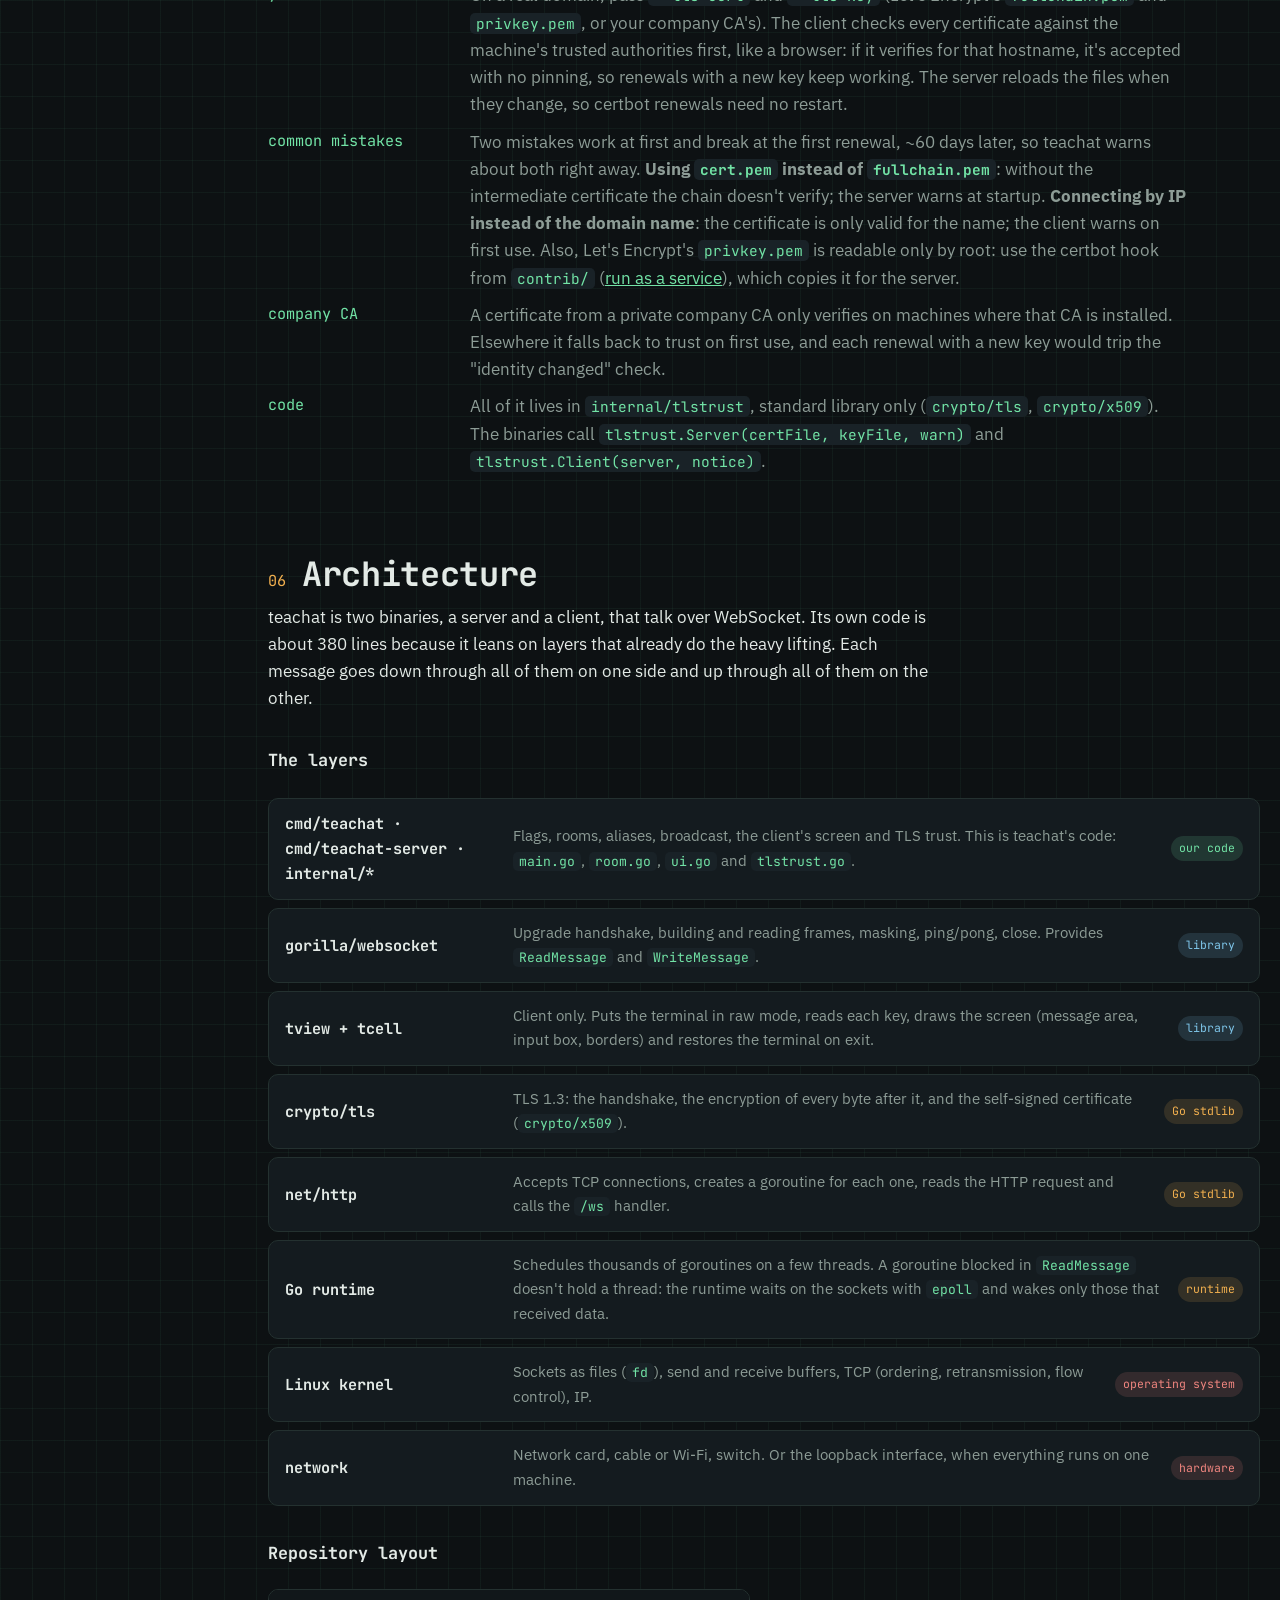
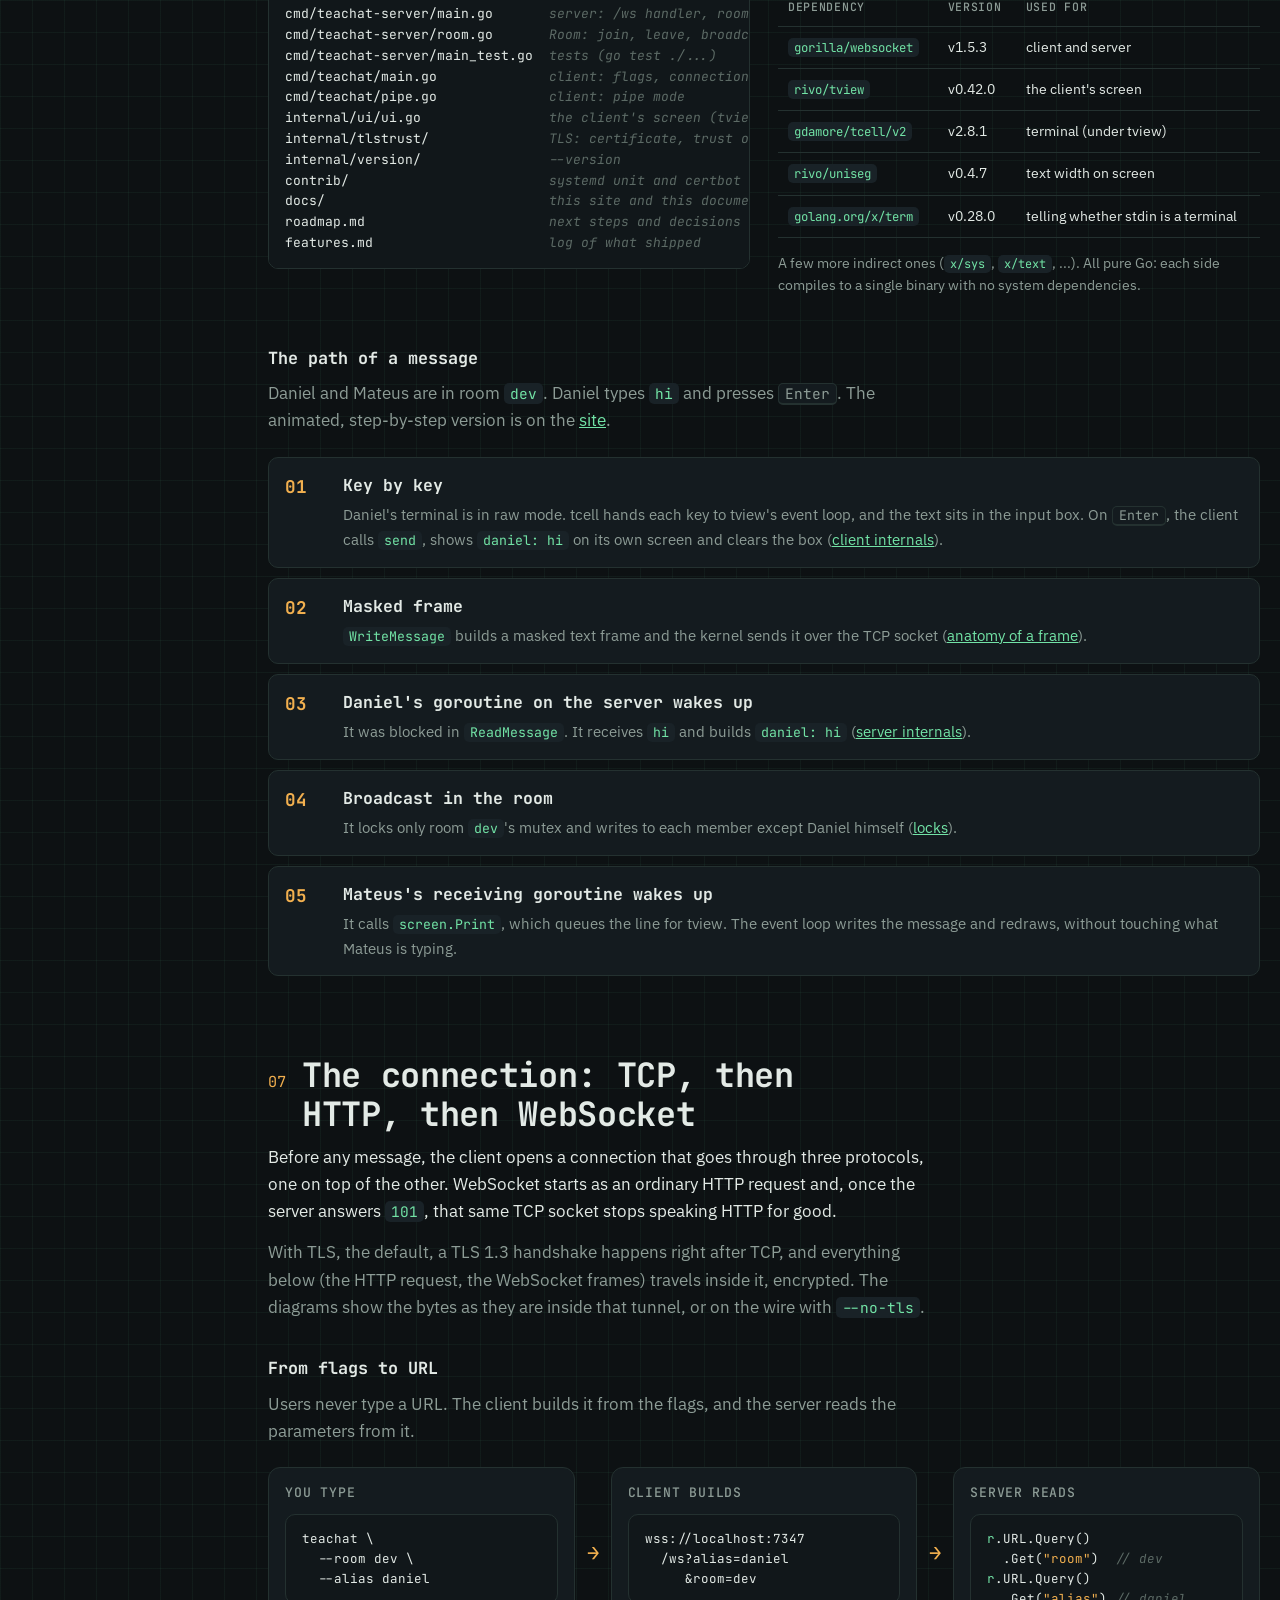
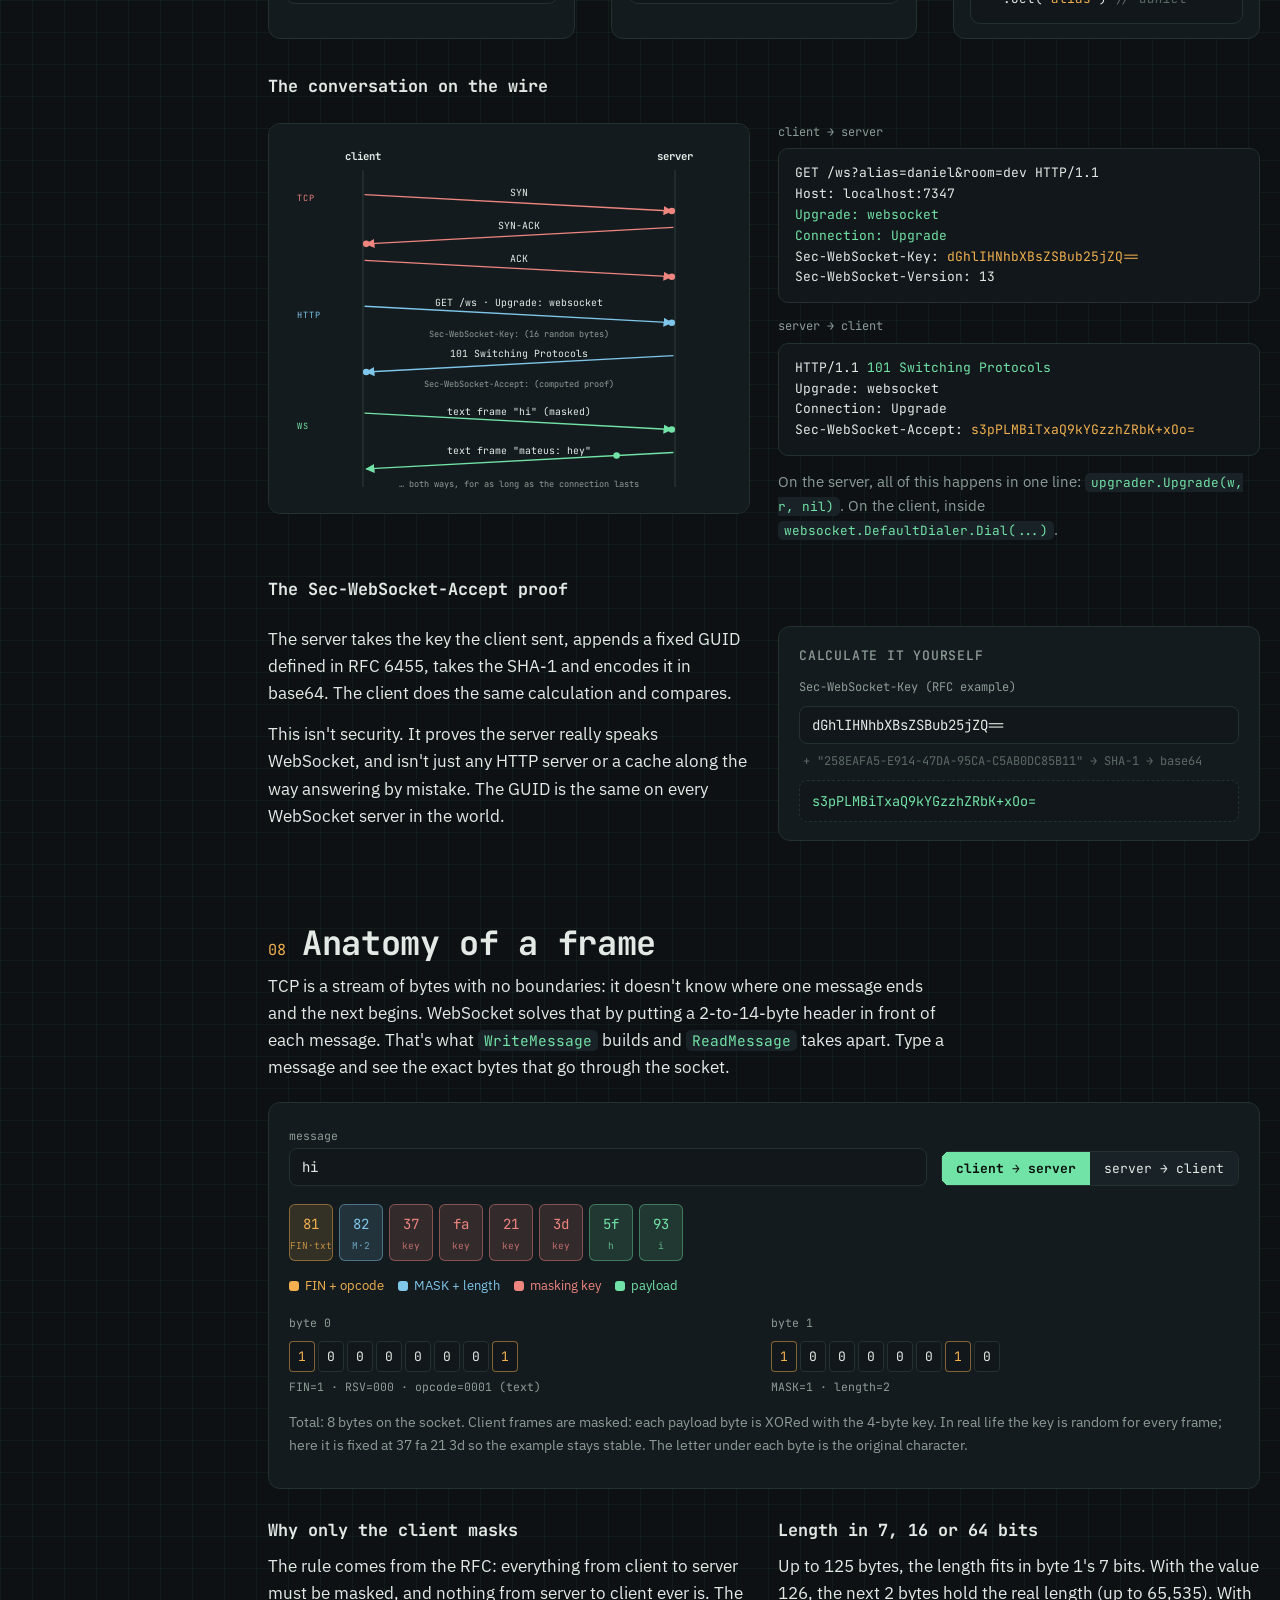
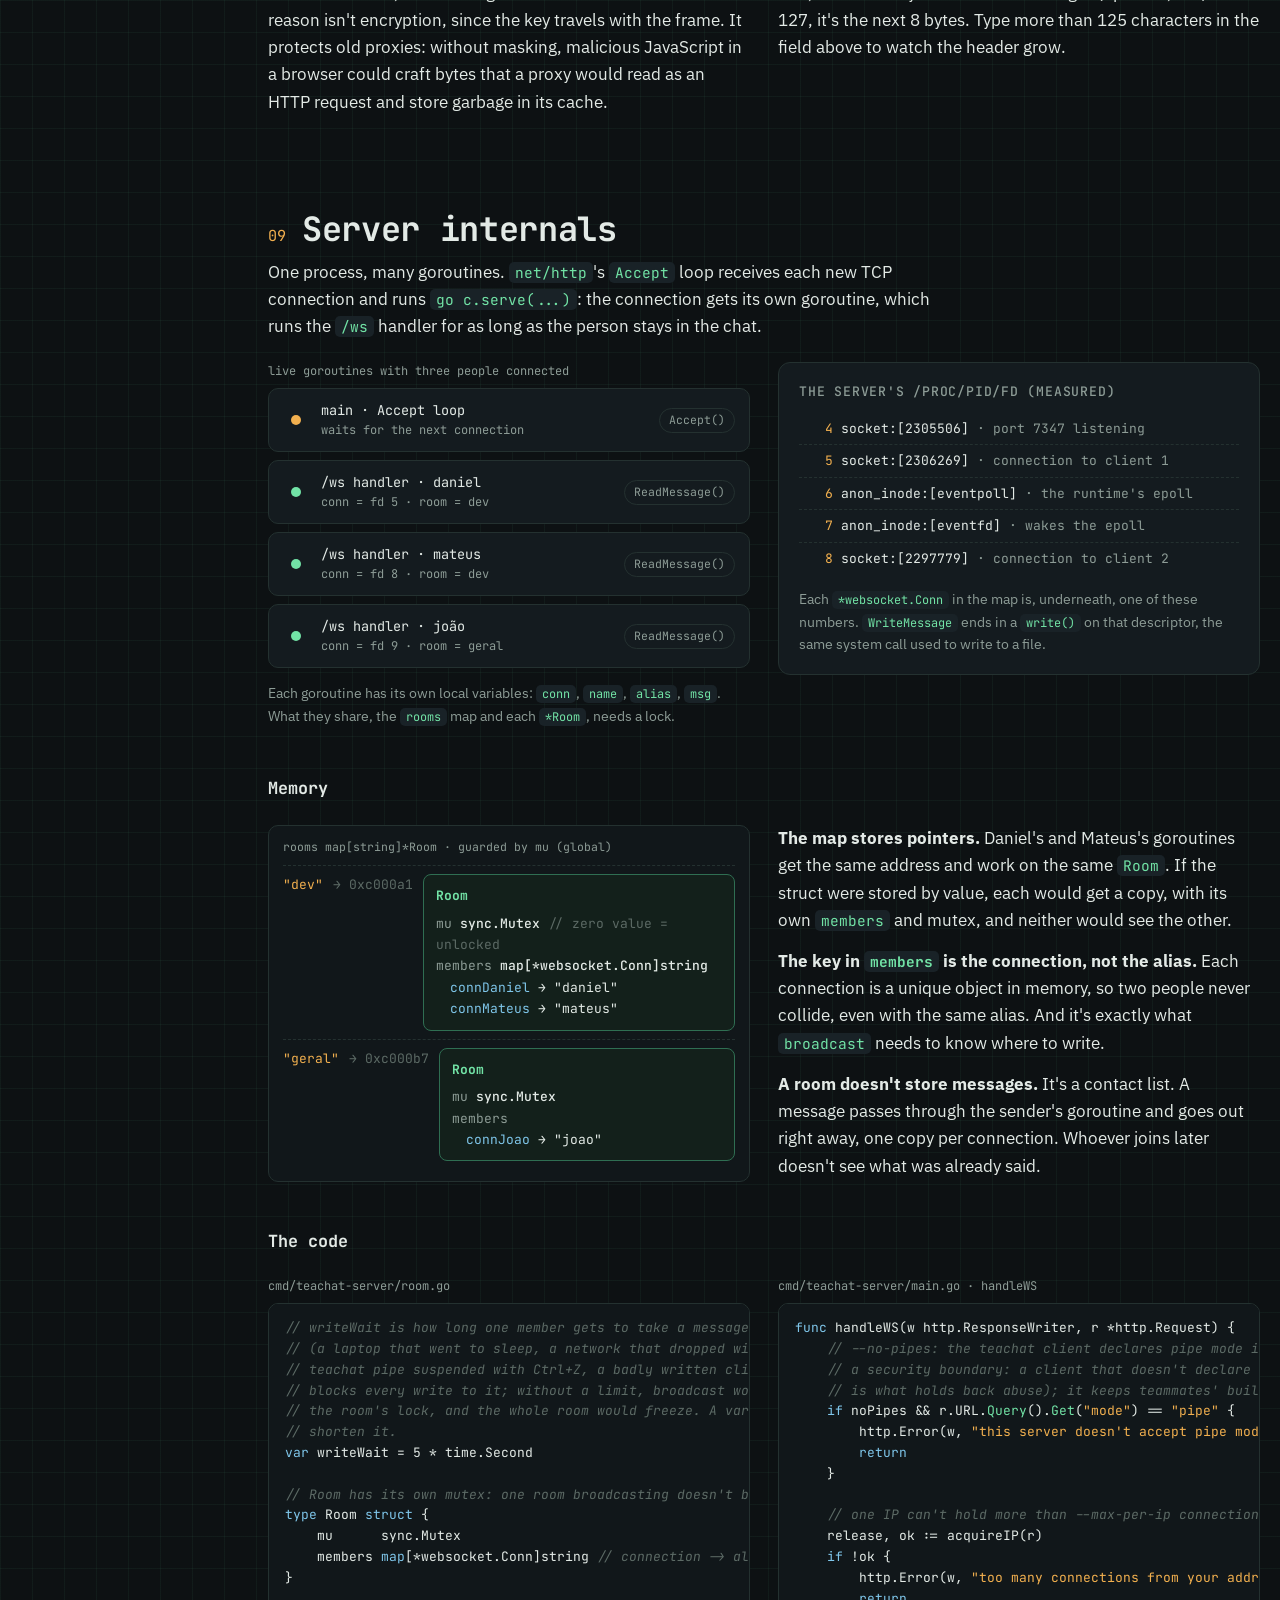
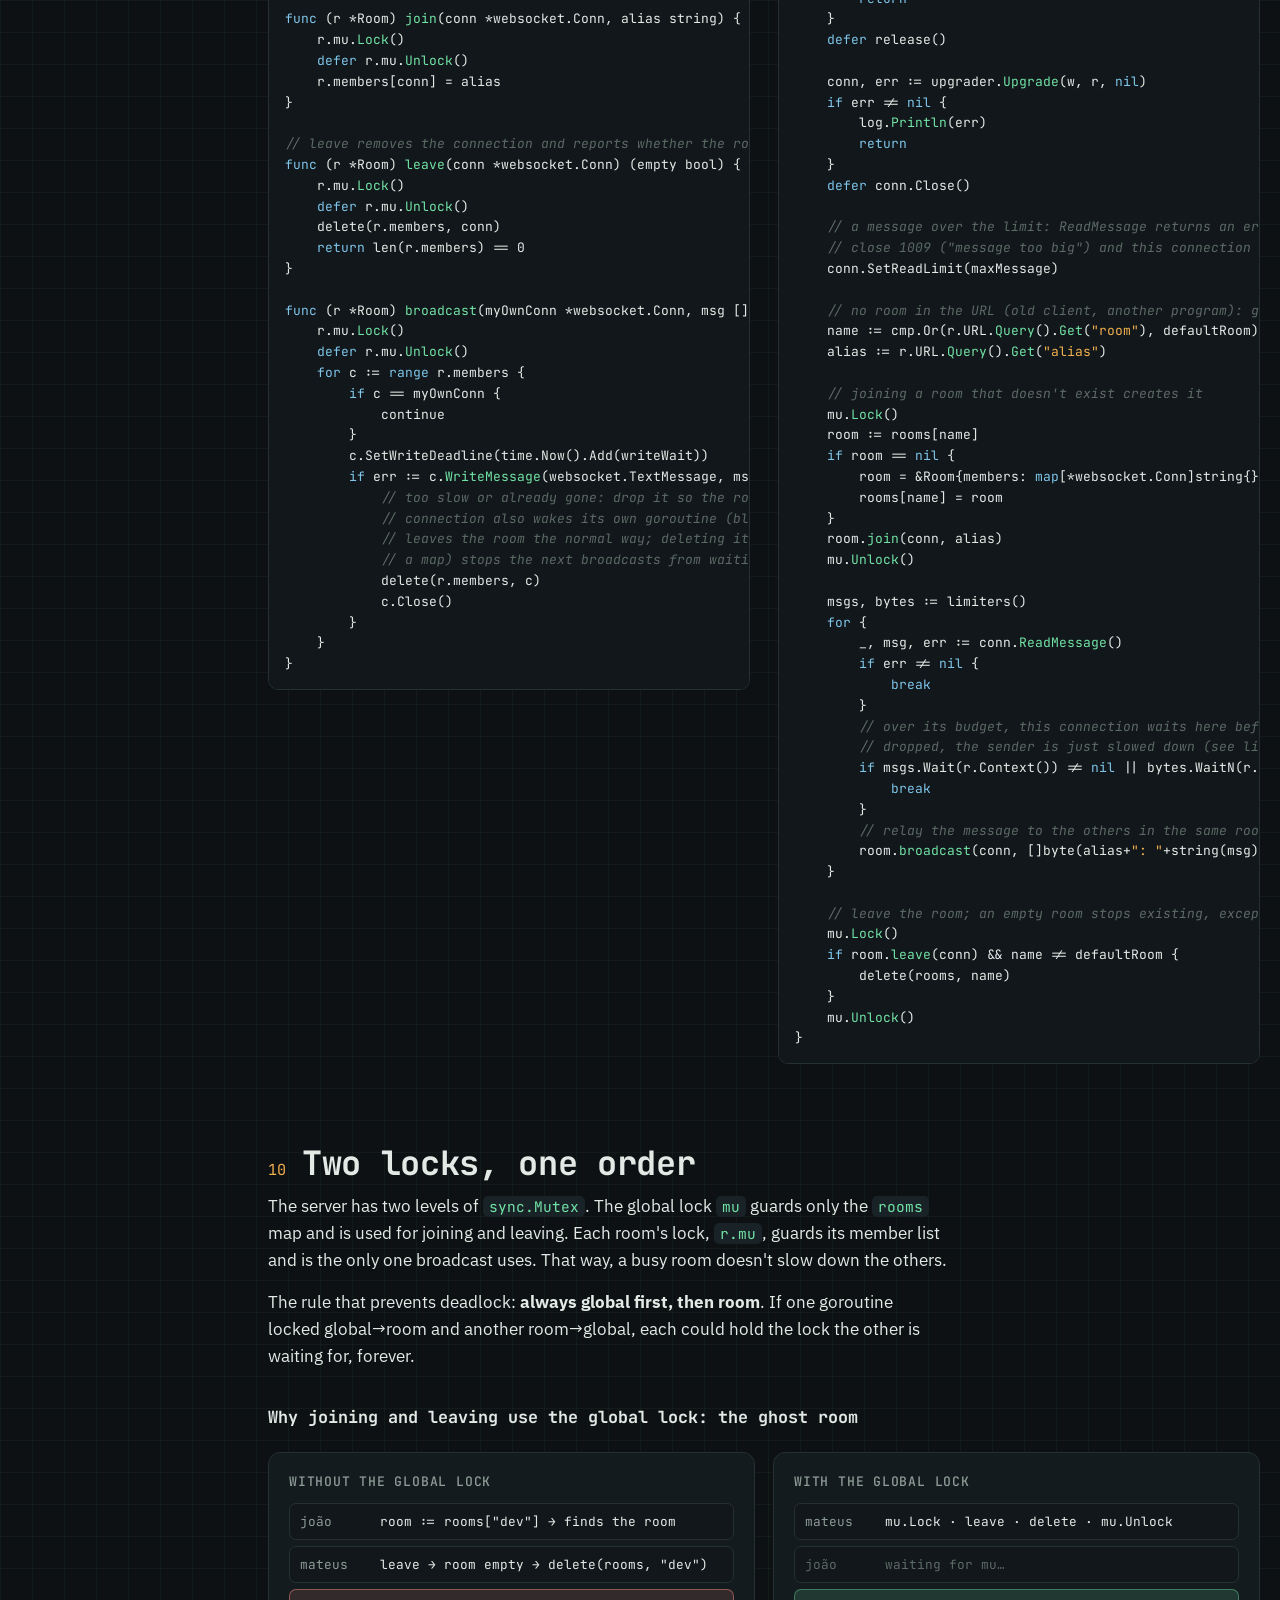
==== commit 25118498: "Run the server as a systemd service - contrib/systemd/teachat-server.service: starts on boot, restar" ====
--- a/docs/docs.html
+++ b/docs/docs.html
@@ -24,6 +24,7 @@
   <div class="grp">usage</div>
   <a href="#overview">overview</a>
   <a href="#getting-started">getting started</a>
+  <a href="#service">as a service</a>
   <a href="#client-ref">client</a>
   <a href="#pipe-mode">pipe mode</a>
   <a href="#server-ref">server</a>
@@ -94,6 +95,33 @@
 
 ./teachat-server
 ./teachat --room dev --alias daniel</pre>
+  <h3 id="service">Run the server as a service</h3>
+  <p class="read">The repo ships a hardened systemd unit and a certbot hook in <code>contrib/</code>. The server then starts on boot, restarts if it crashes, logs to the journal and runs as its own unprivileged user.</p>
+  <pre style="max-width:88ch"><span class="c"># 1. a system user for the server, and the binary</span>
+sudo useradd --system --home /var/lib/teachat --shell /usr/sbin/nologin teachat
+go install github.com/daniel-cmdline/teachat/cmd/teachat-server@latest
+sudo install -m 0755 ~/go/bin/teachat-server /usr/local/bin/
+
+<span class="c"># 2. the service (from contrib/systemd/)</span>
+sudo cp contrib/systemd/teachat-server.service /etc/systemd/system/
+
+<span class="c"># 3a. with a domain: Let's Encrypt + the deploy hook (from contrib/certbot/)</span>
+sudo install -D -m 0755 contrib/certbot/teachat-deploy-hook.sh /usr/local/lib/teachat/teachat-deploy-hook.sh
+sudo certbot certonly --standalone -d chat.example.com \
+  --deploy-hook /usr/local/lib/teachat/teachat-deploy-hook.sh
+
+<span class="c"># 3b. without a domain: edit the service and switch to the plain ExecStart line</span>
+<span class="c">#     (self-signed certificate, created on first start)</span>
+
+<span class="c"># 4. start it, now and on every boot</span>
+sudo systemctl daemon-reload
+sudo systemctl enable --now teachat-server
+journalctl -u teachat-server -f      <span class="c"># logs, including the fingerprint</span></pre>
+  <dl class="ref">
+    <dt>the hook</dt><dd>Let's Encrypt's <code>privkey.pem</code> is readable only by root. After every renewal, certbot runs the hook as root, and it copies the certificate and key into <code>/var/lib/teachat/tls/</code>, owned by the <code>teachat</code> user: the key first, then the certificate, so the server never loads a mismatched pair. The server notices the new files and reloads them by itself, so renewals don't disconnect anyone.</dd>
+    <dt>the unit</dt><dd>Restarts on failure, keeps its files in <code>/var/lib/teachat</code> (<code>StateDirectory</code>, with <code>XDG_CONFIG_HOME=/var/lib</code>), and is locked down: no capabilities at all (port 7347 is above 1024), a read-only system (<code>ProtectSystem=strict</code>), no access to home directories, a private <code>/tmp</code>, no new privileges, only network sockets.</dd>
+    <dt>ports</dt><dd>7347/TCP for teachat. For <code>certbot --standalone</code>, port 80 must be reachable while the certificate is issued and renewed.</dd>
+  </dl>
 </section>
 
 <section id="client-ref">
@@ -234,7 +262,7 @@
     <dt>regenerating</dt><dd>Deleting <code>server.crt</code> and <code>server.key</code> makes the server generate a new certificate, and every client will refuse it until they remove the old line from <code>known_servers</code>.</dd>
     <dt>without TLS</dt><dd><code>--no-tls</code> on both sides goes back to plain <code>ws://</code>. For testing only.</dd>
     <dt>your own certificate</dt><dd>On a real domain, pass <code>--tls-cert</code> and <code>--tls-key</code> (Let's Encrypt's <code>fullchain.pem</code> and <code>privkey.pem</code>, or your company CA's). The client checks every certificate against the machine's trusted authorities first, like a browser: if it verifies for that hostname, it's accepted with no pinning, so renewals with a new key keep working. The server reloads the files when they change, so certbot renewals need no restart.</dd>
-    <dt>common mistakes</dt><dd>Two mistakes work at first and break at the first renewal, ~60 days later, so teachat warns about both right away. <b>Using <code>cert.pem</code> instead of <code>fullchain.pem</code></b>: without the intermediate certificate the chain doesn't verify; the server warns at startup. <b>Connecting by IP instead of the domain name</b>: the certificate is only valid for the name; the client warns on first use. Also, Let's Encrypt's <code>privkey.pem</code> is readable only by root: a server running as a regular user needs read access to it (for example through a certbot deploy hook that copies the files).</dd>
+    <dt>common mistakes</dt><dd>Two mistakes work at first and break at the first renewal, ~60 days later, so teachat warns about both right away. <b>Using <code>cert.pem</code> instead of <code>fullchain.pem</code></b>: without the intermediate certificate the chain doesn't verify; the server warns at startup. <b>Connecting by IP instead of the domain name</b>: the certificate is only valid for the name; the client warns on first use. Also, Let's Encrypt's <code>privkey.pem</code> is readable only by root: use the certbot hook from <code>contrib/</code> (<a href="#service">run as a service</a>), which copies it for the server.</dd>
     <dt>company CA</dt><dd>A certificate from a private company CA only verifies on machines where that CA is installed. Elsewhere it falls back to trust on first use, and each renewal with a new key would trip the "identity changed" check.</dd>
     <dt>code</dt><dd>All of it lives in <code>internal/tlstrust</code>, standard library only (<code>crypto/tls</code>, <code>crypto/x509</code>). The binaries call <code>tlstrust.Server(certFile, keyFile, warn)</code> and <code>tlstrust.Client(server, notice)</code>.</dd>
   </dl>
@@ -267,6 +295,7 @@
 internal/ui/ui.go                <span class="c">the client's screen (tview)</span>
 internal/tlstrust/               <span class="c">TLS: certificate, trust on first use</span>
 internal/version/                <span class="c">--version</span>
+contrib/                         <span class="c">systemd unit and certbot hook</span>
 docs/                            <span class="c">this site and this documentation</span>
 roadmap.md                       <span class="c">next steps and decisions</span>
 features.md                      <span class="c">log of what shipped</span></pre>
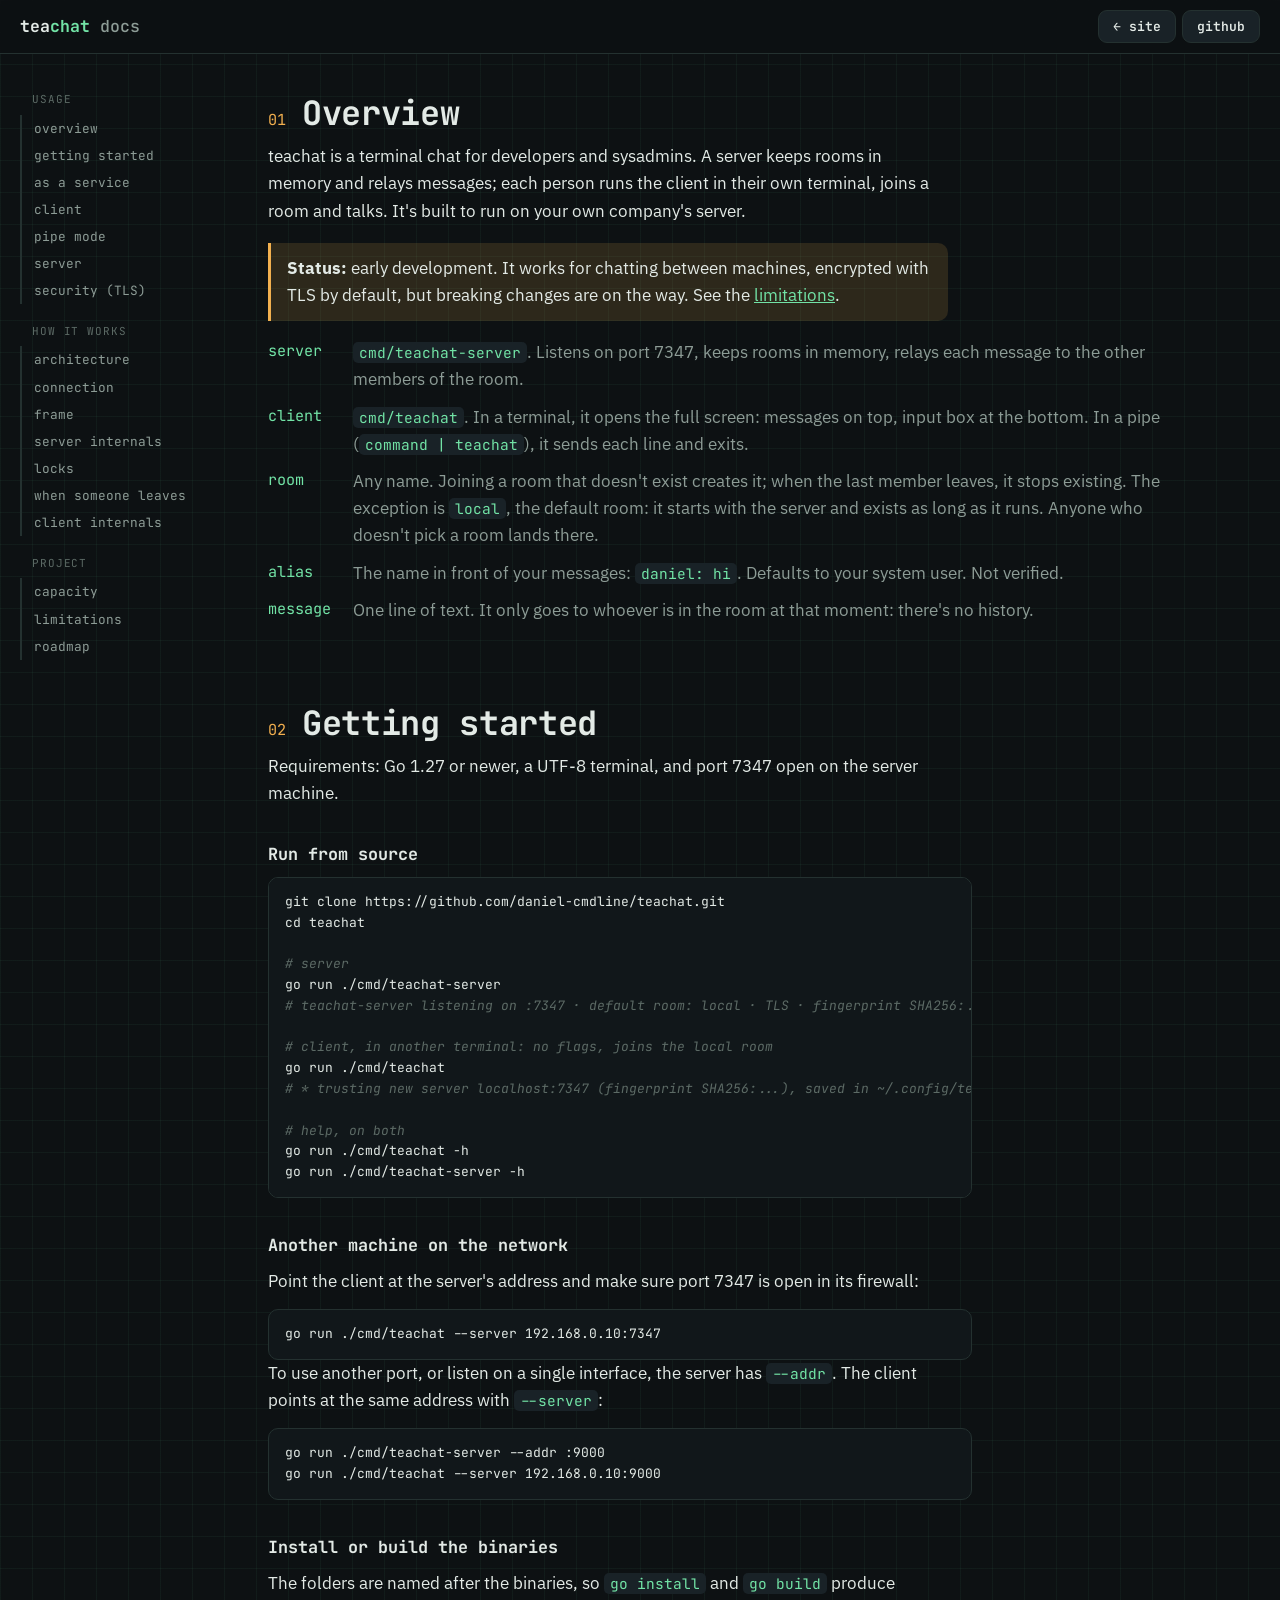
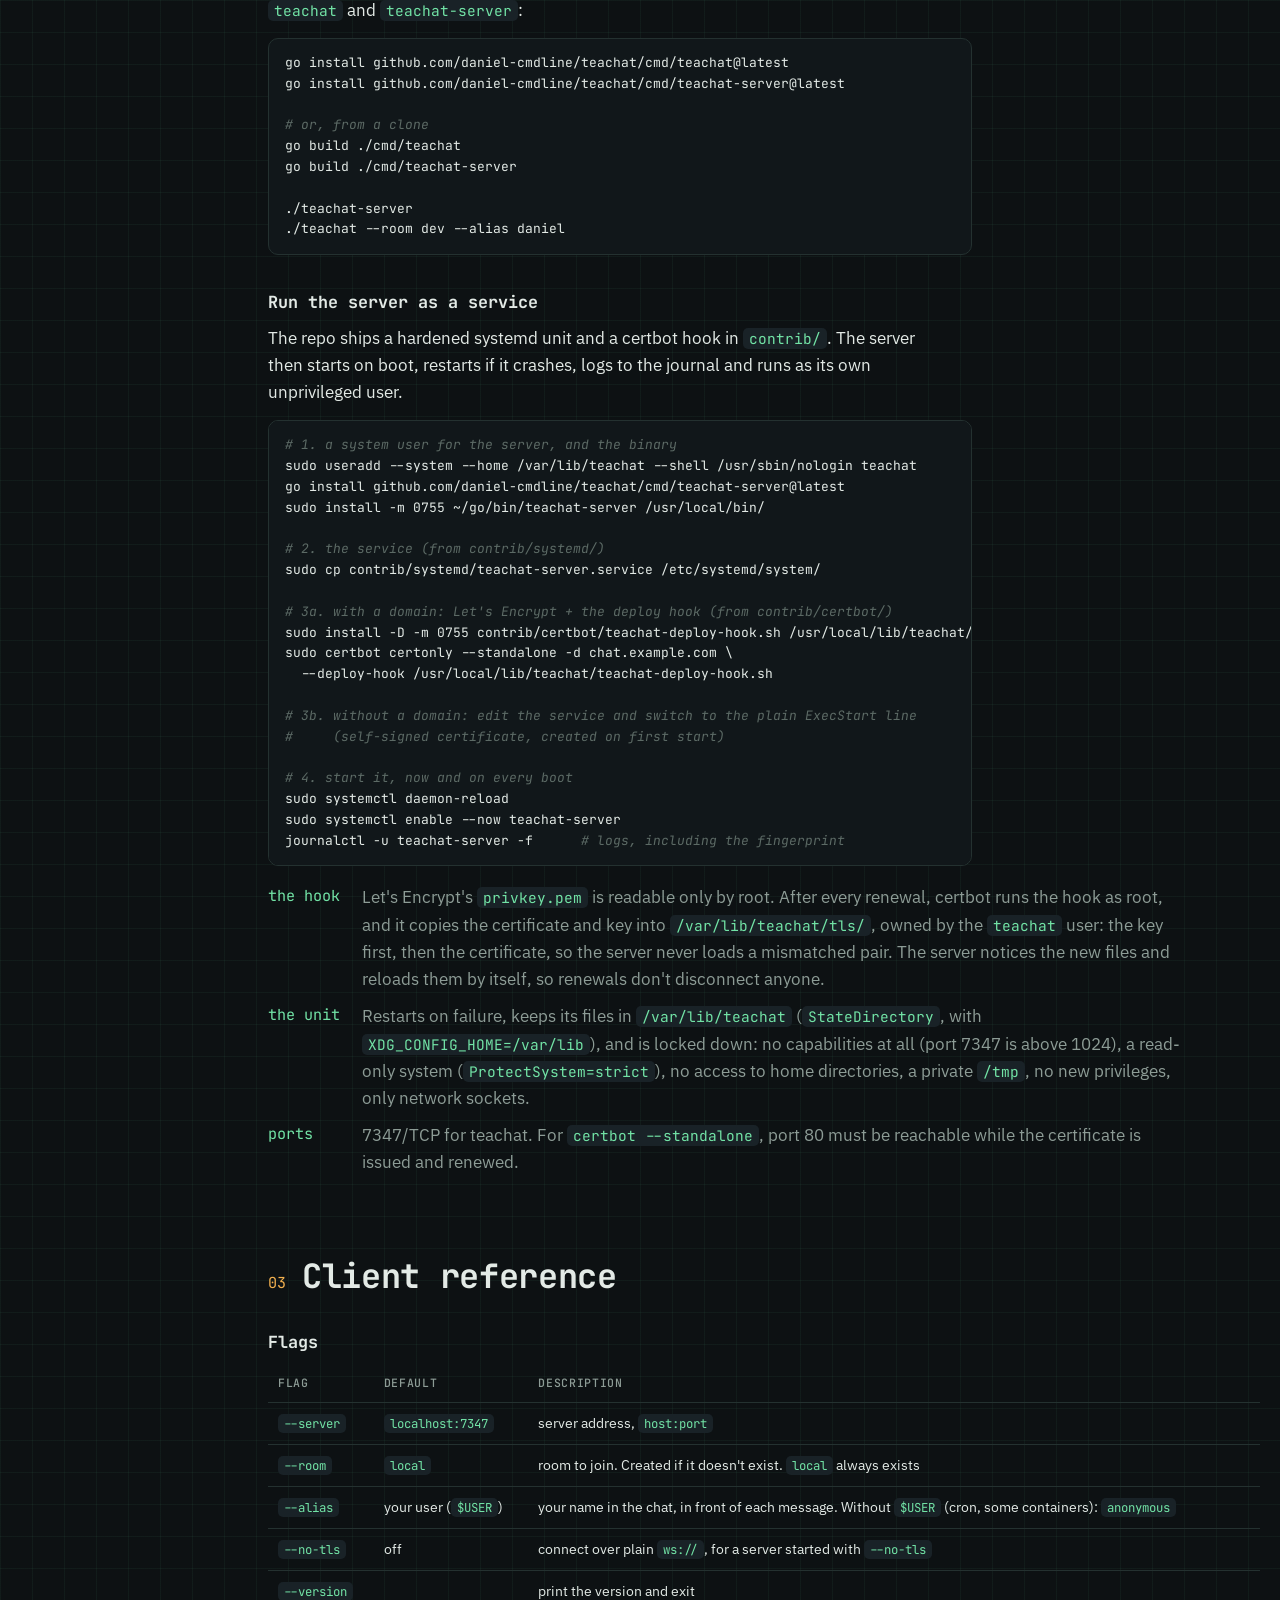
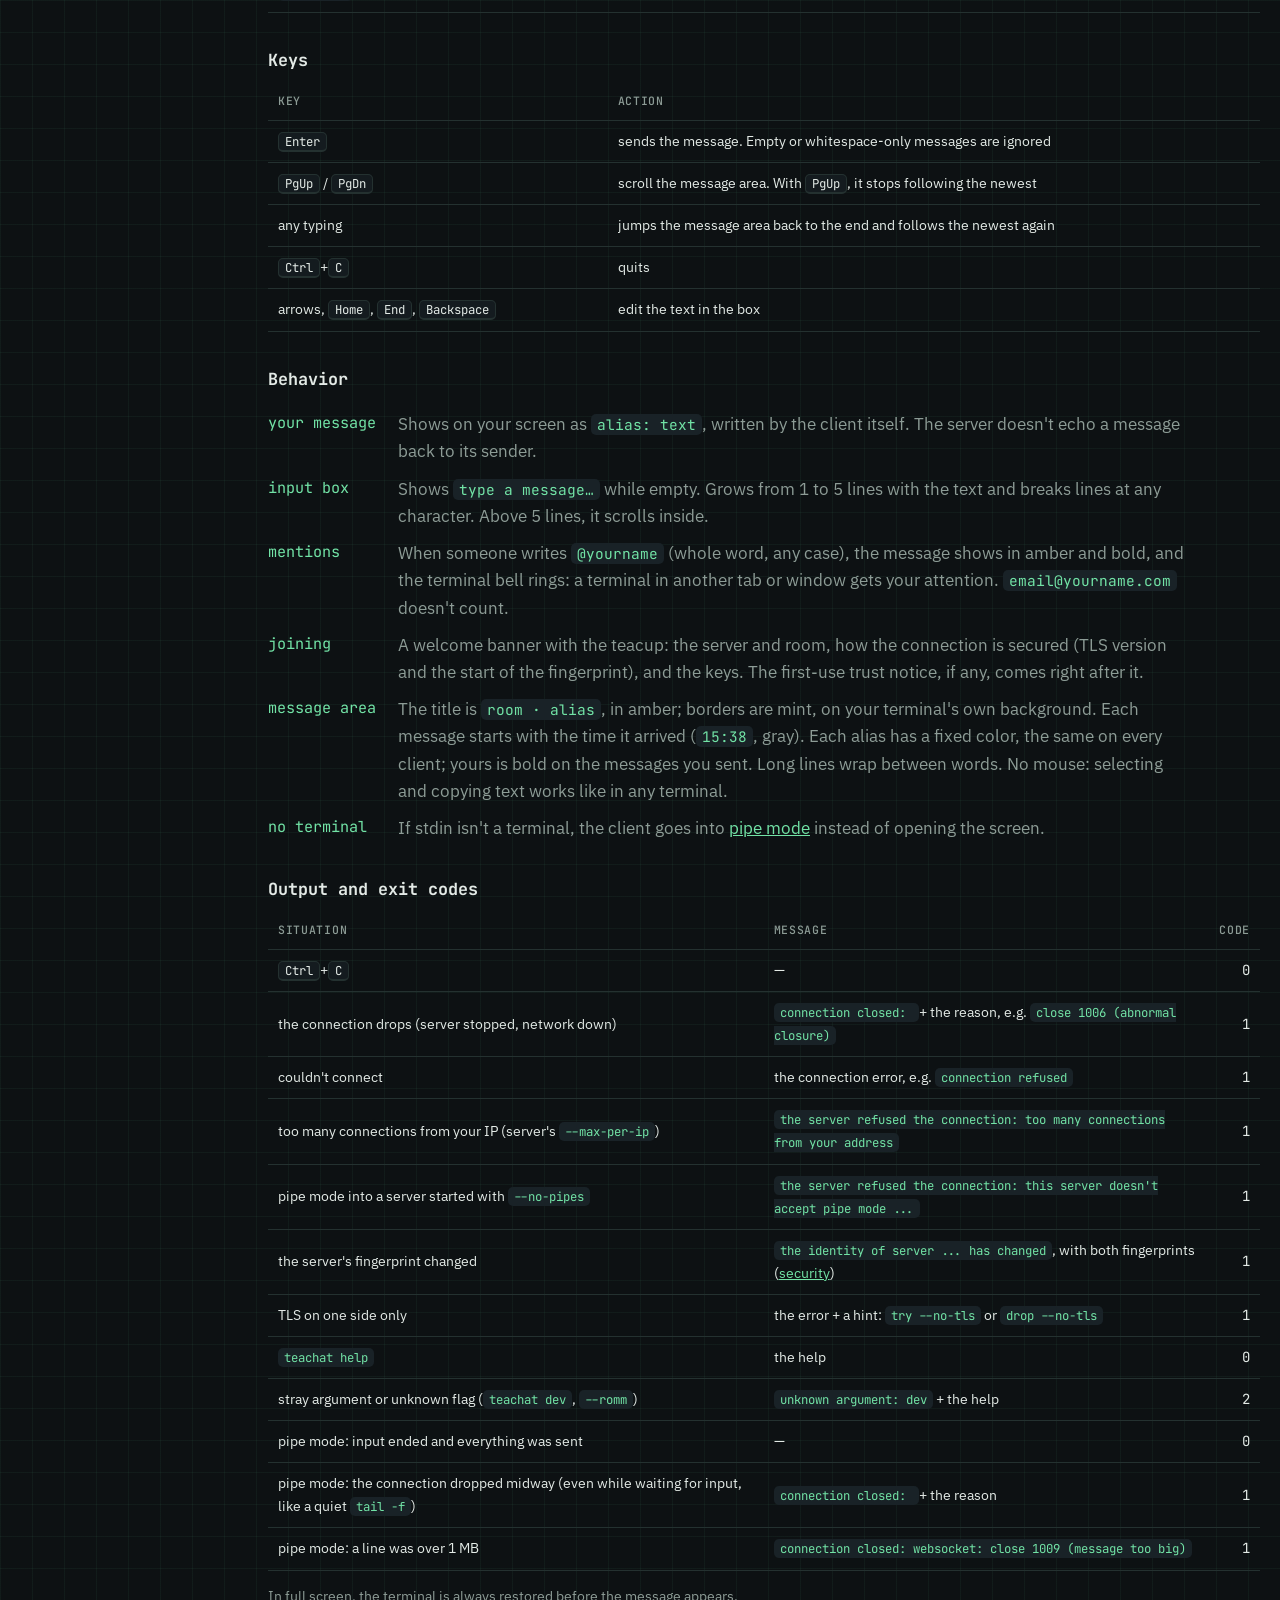
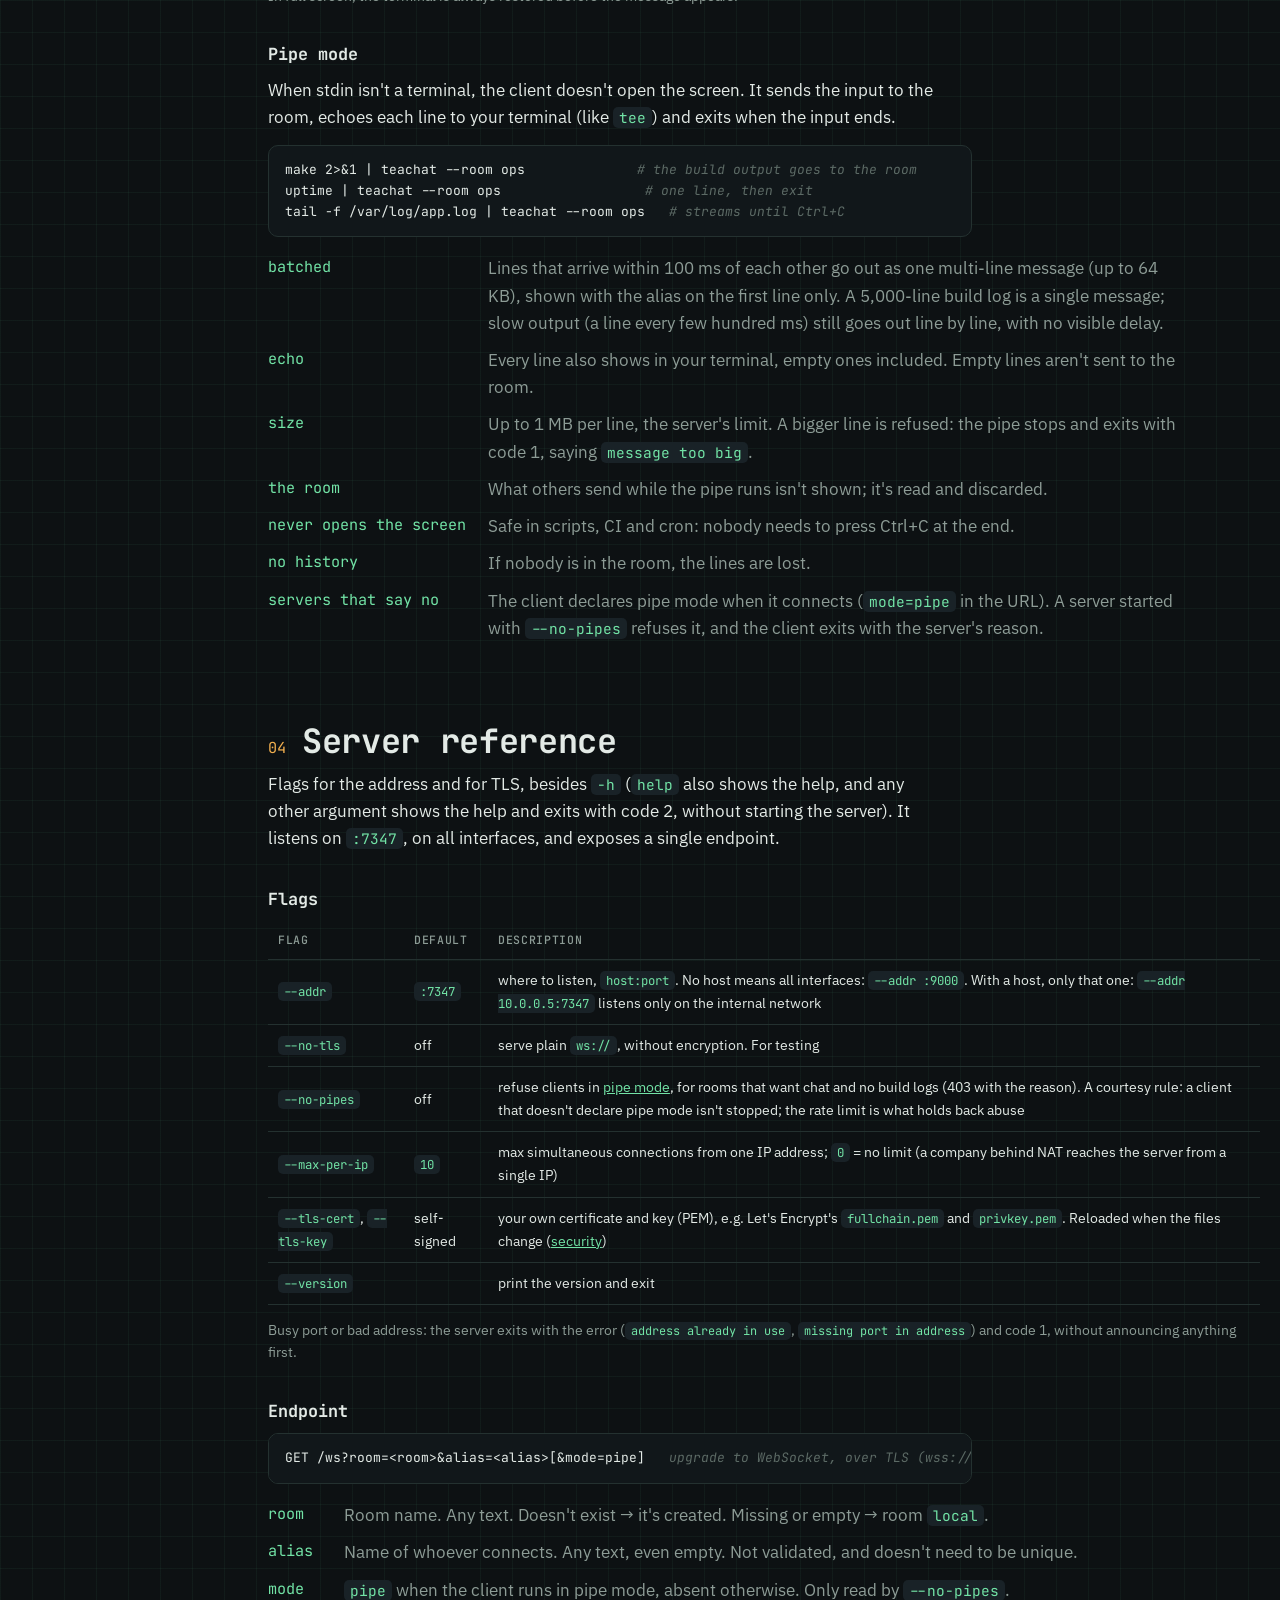
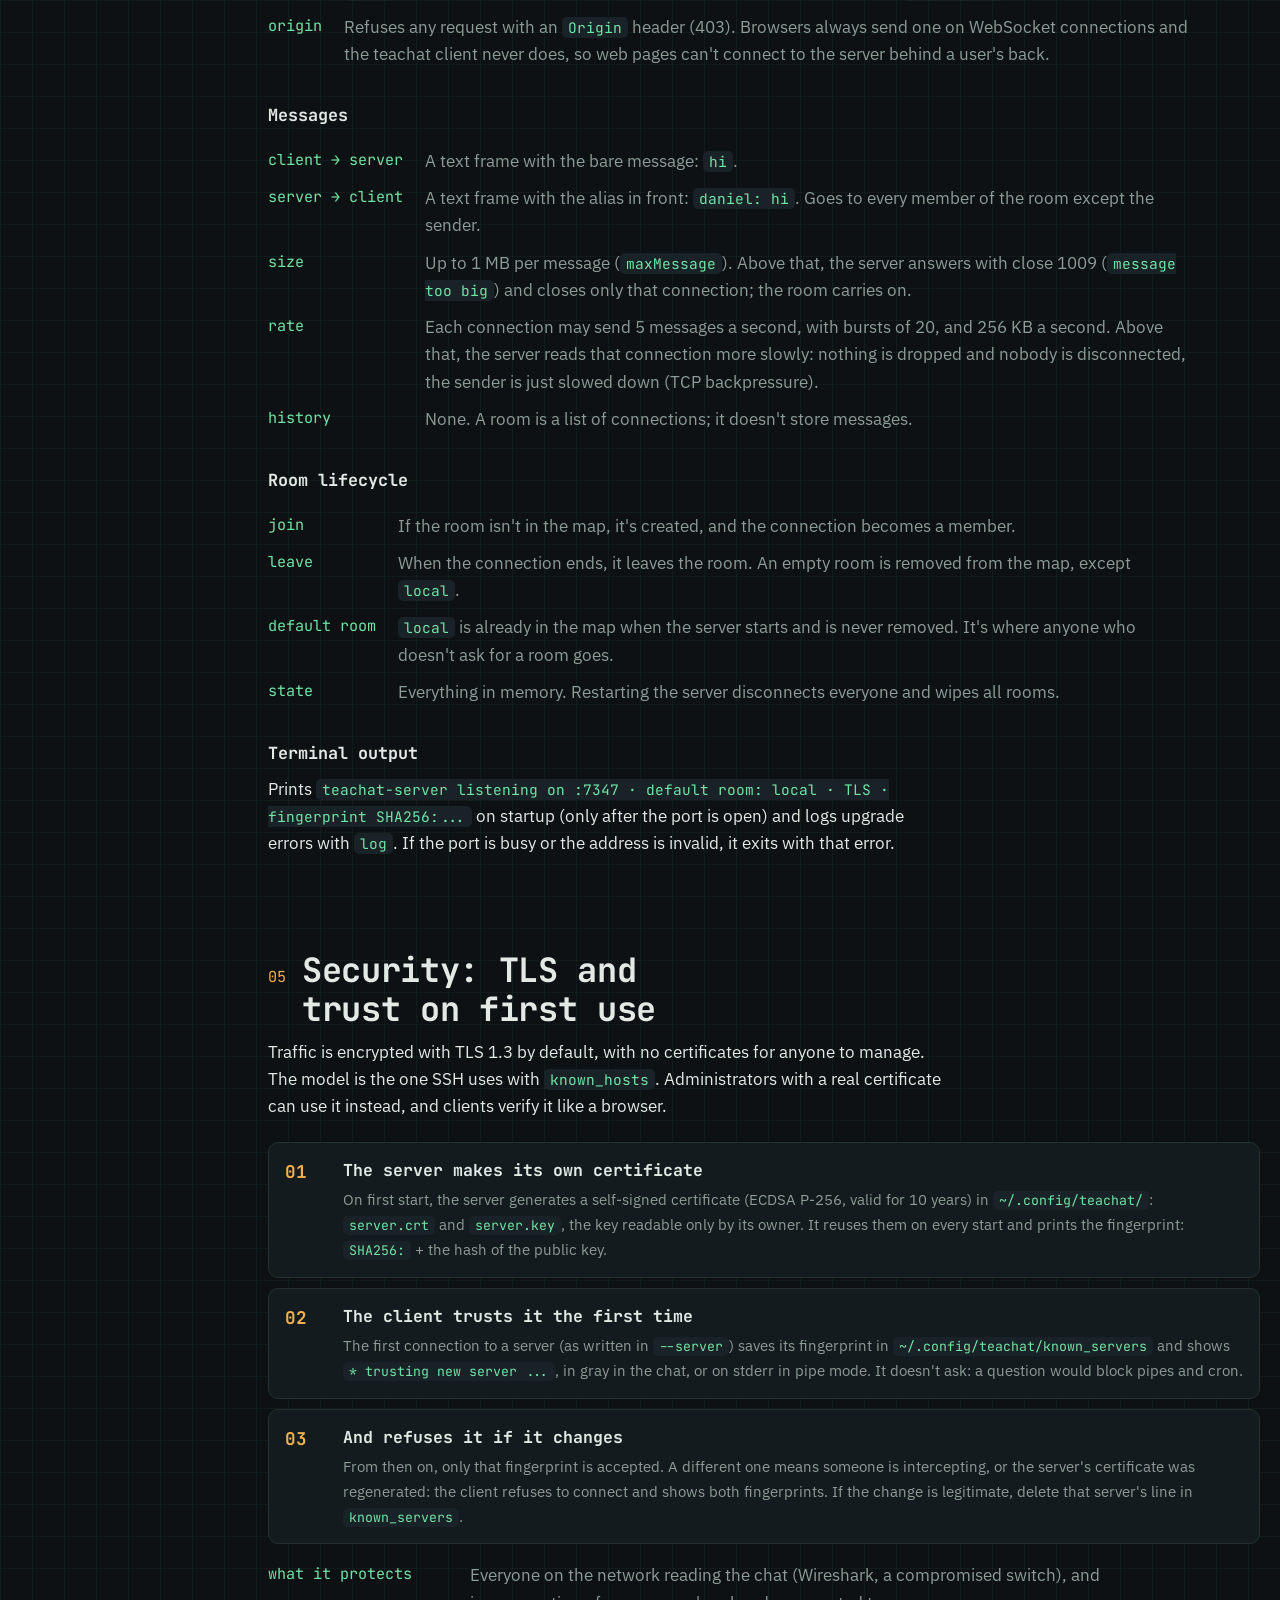
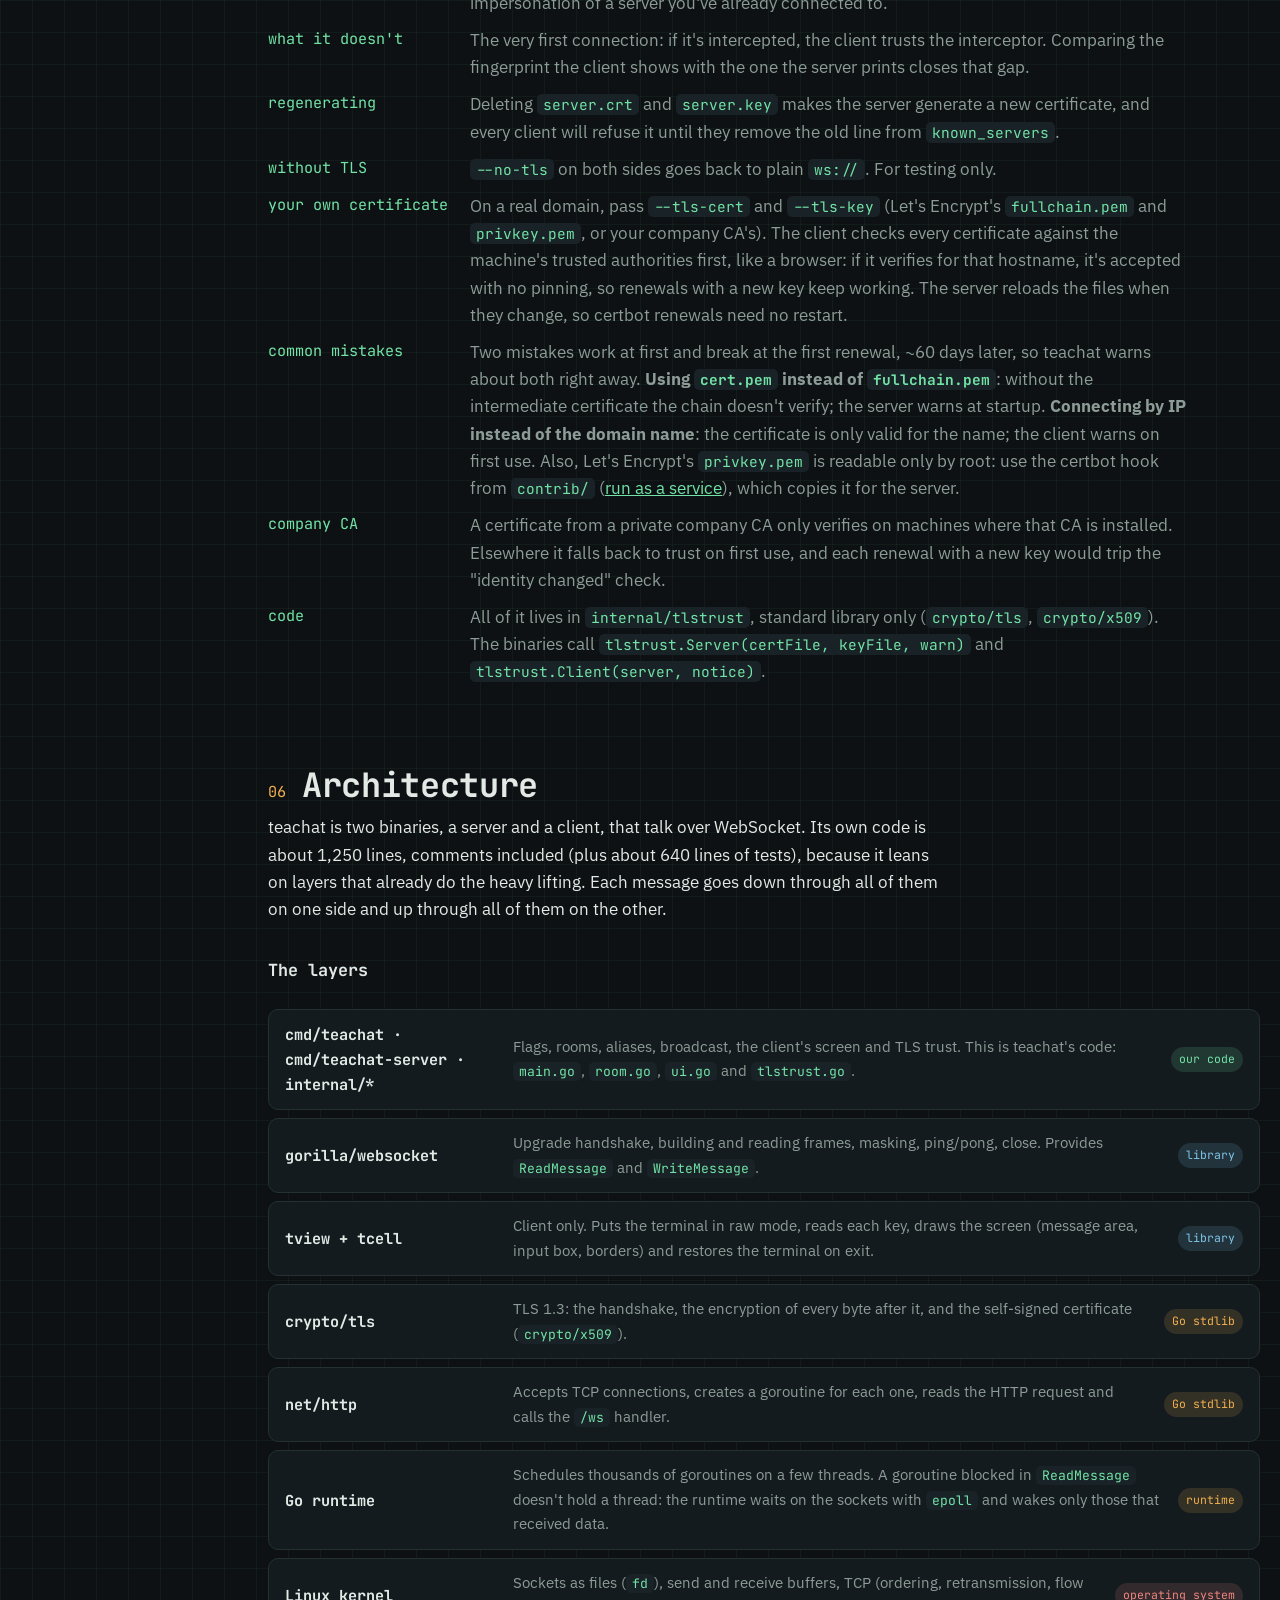
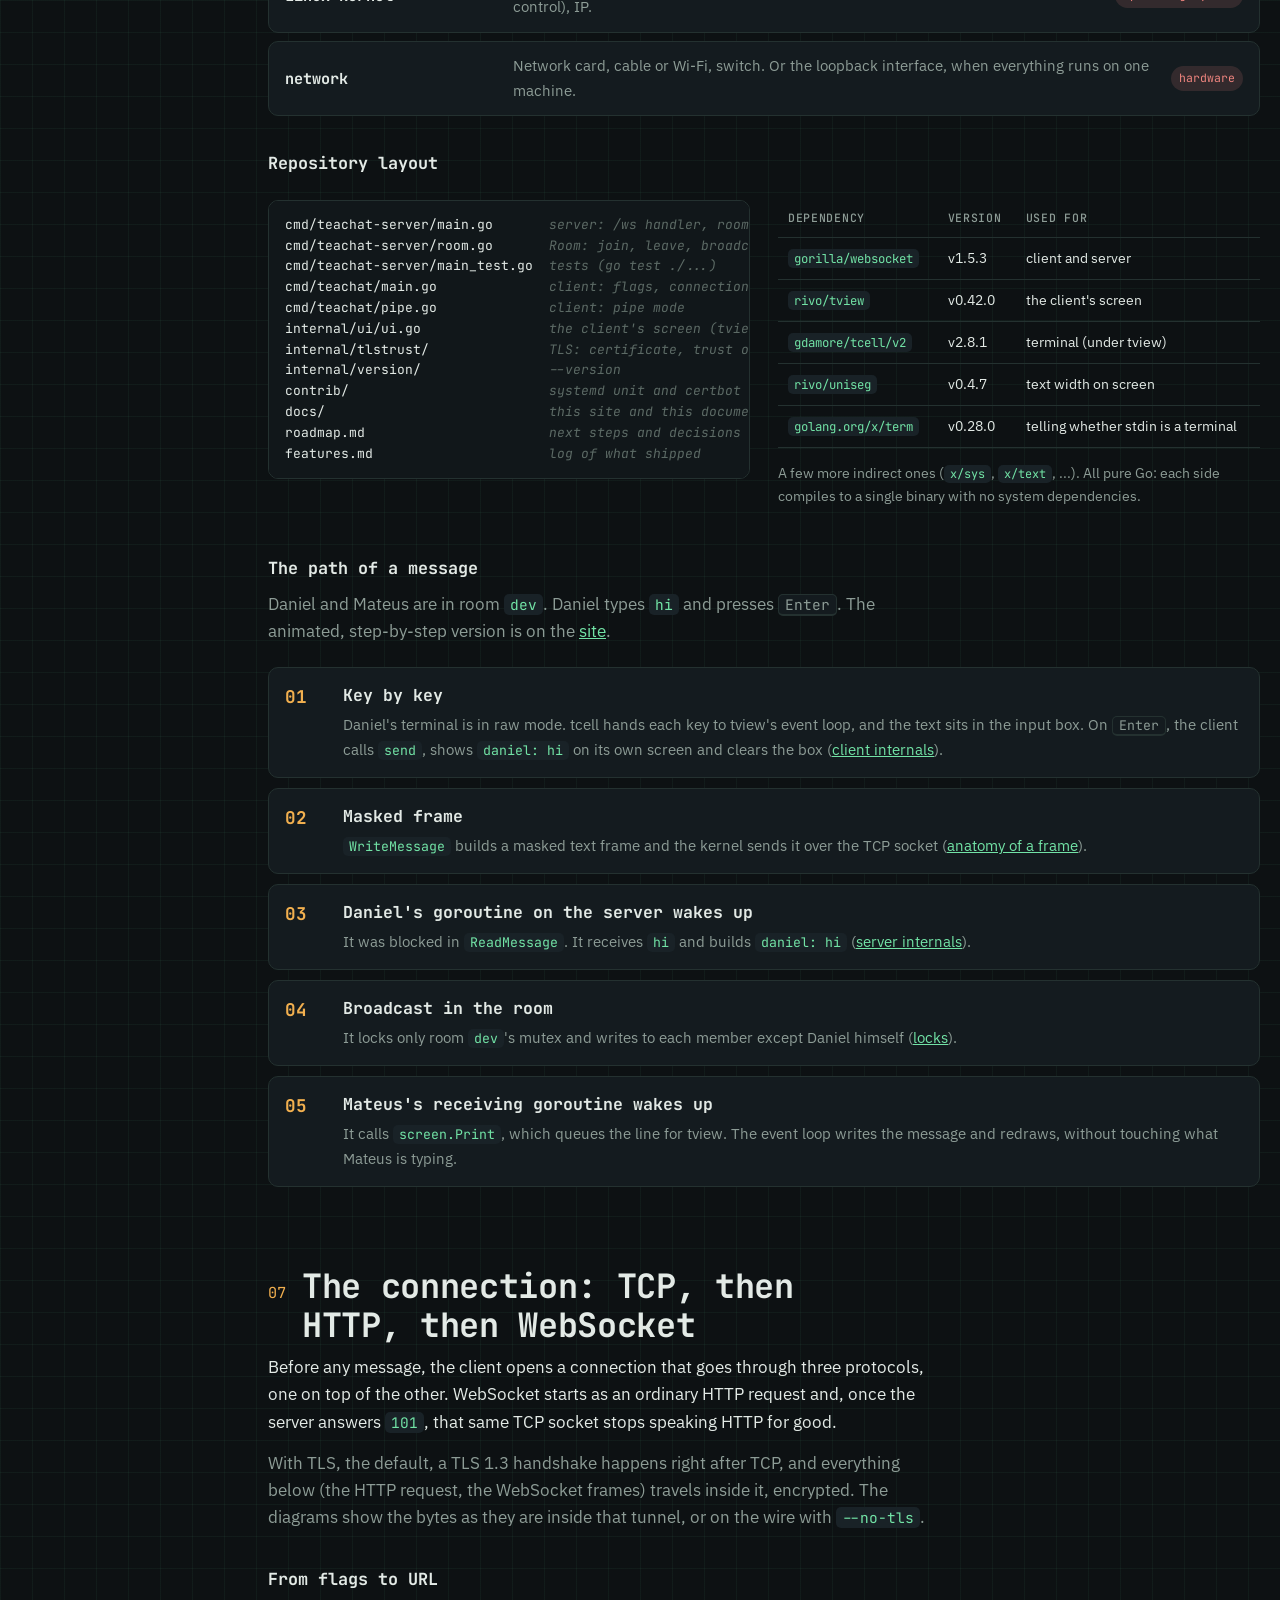
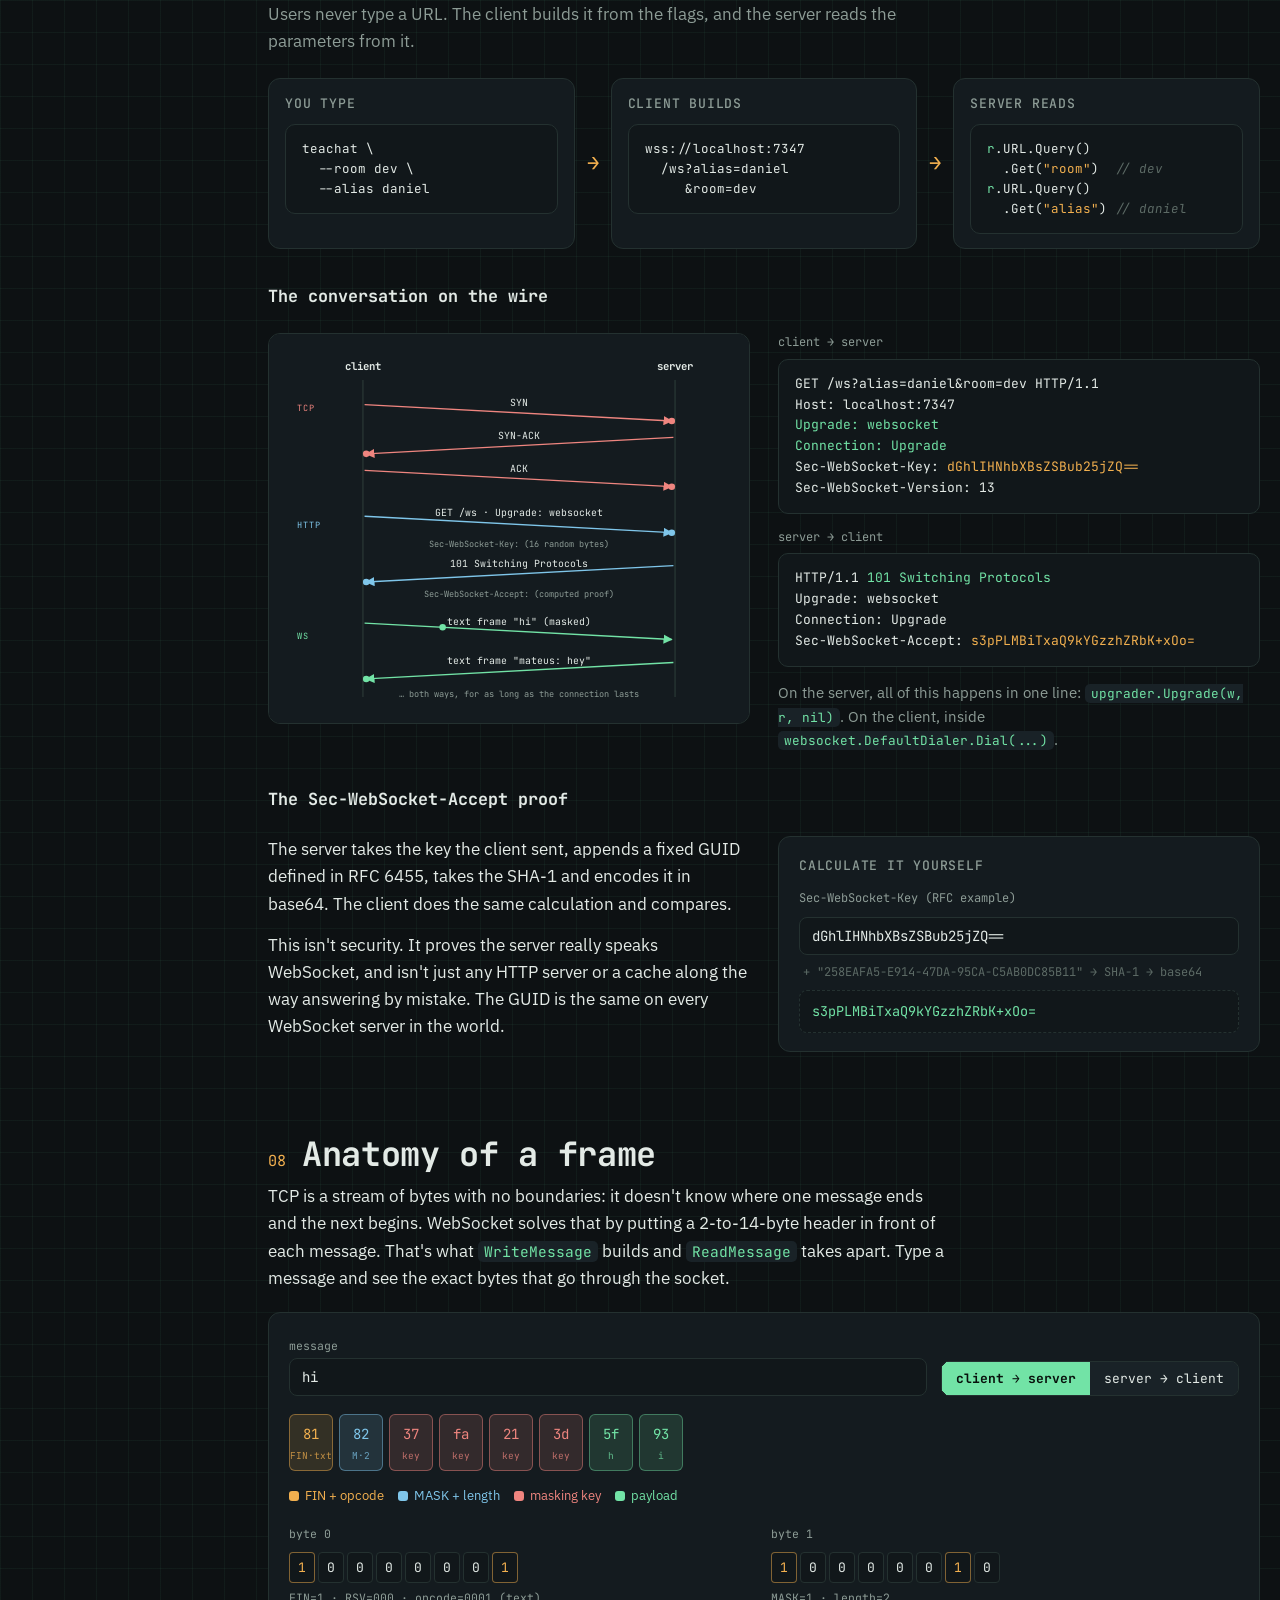
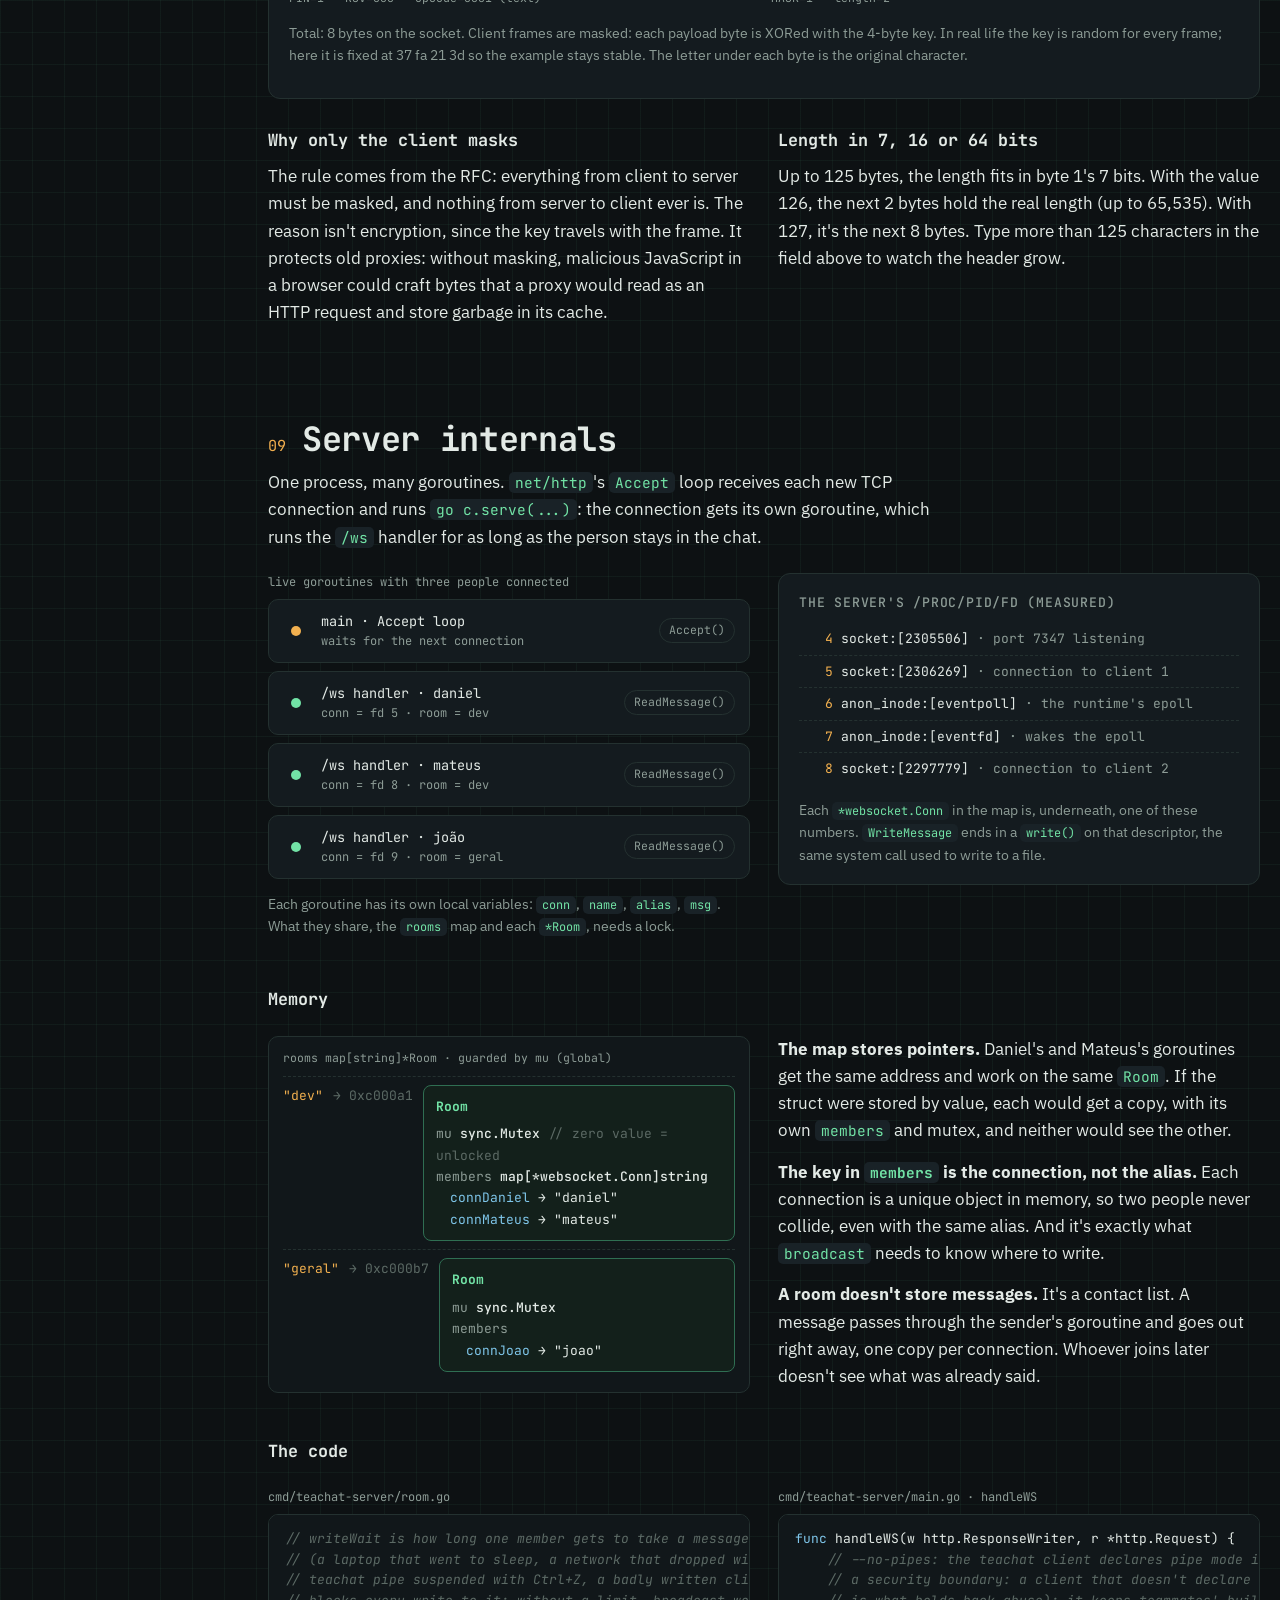
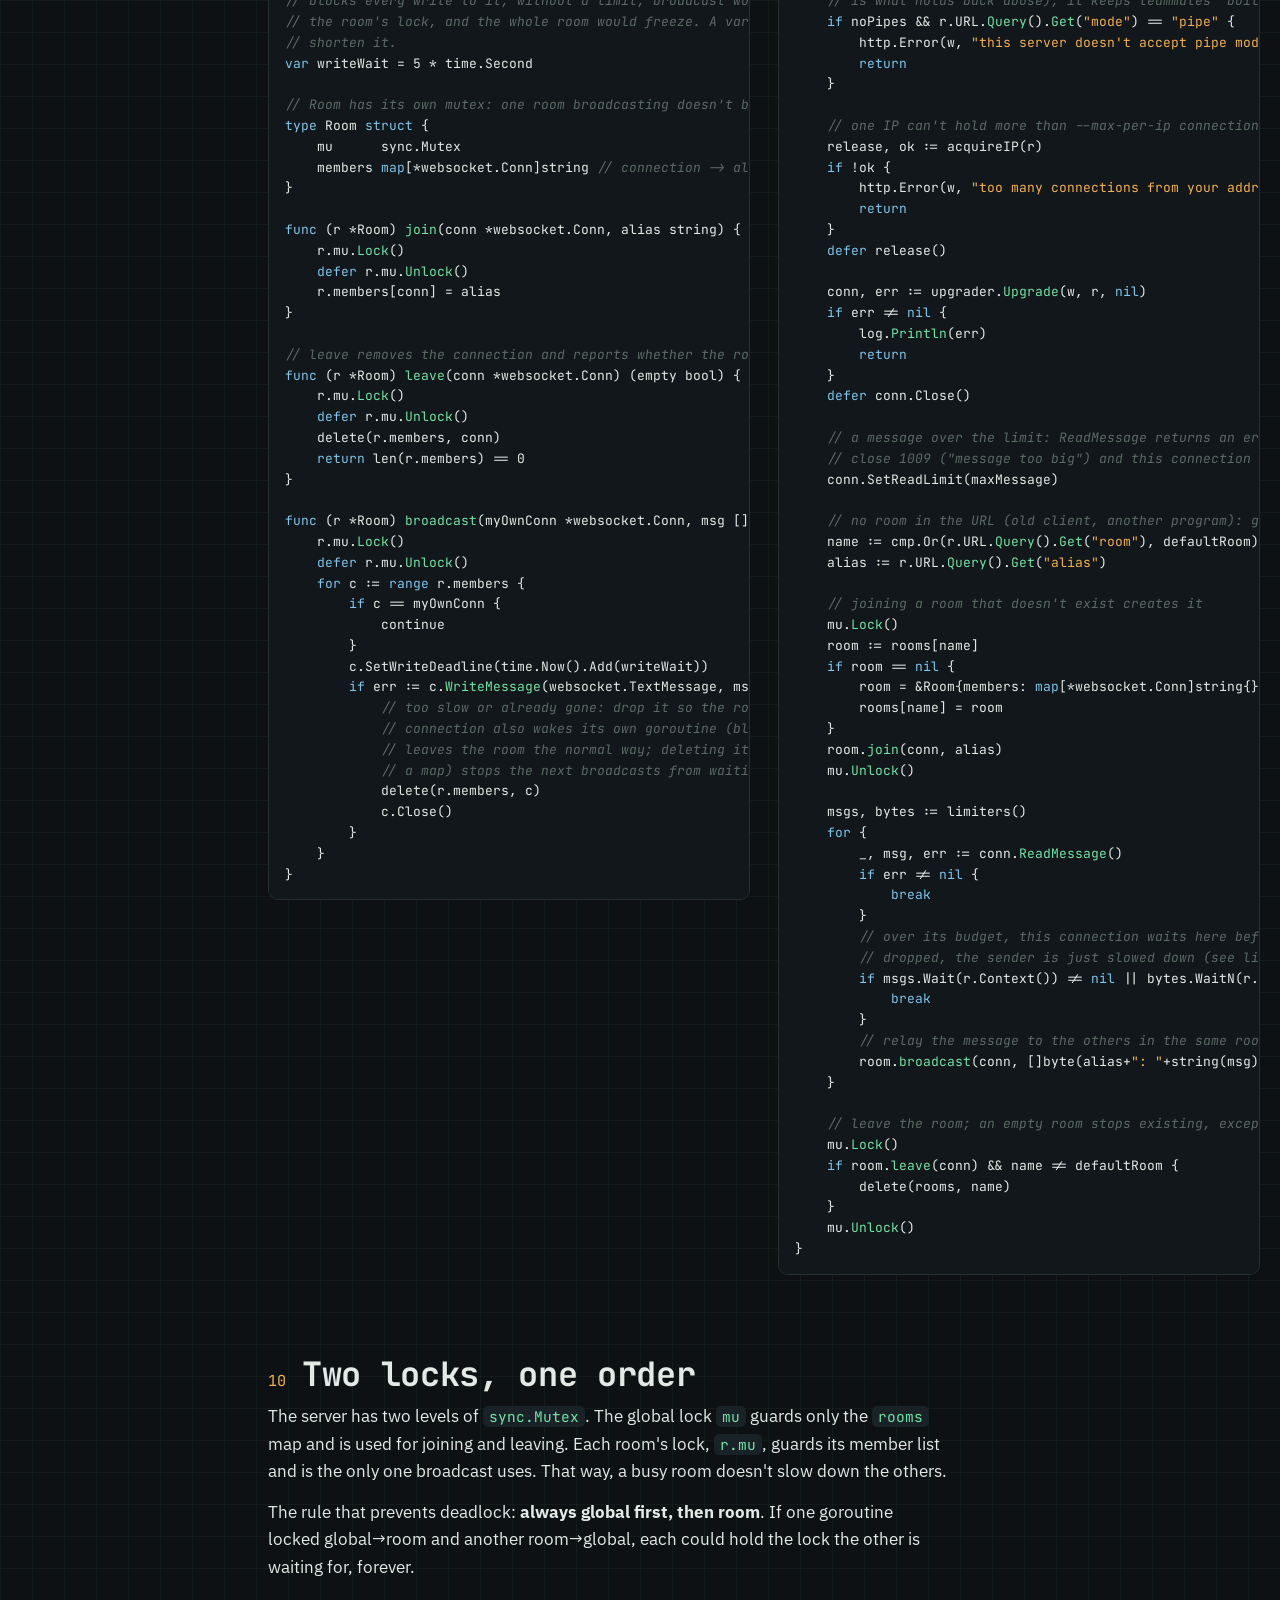
==== commit 60e8d746: "teachat's look: logo colors, welcome banner, timestamps, mentions - The logo's colors: mint borders," ====
--- a/docs/docs.html
+++ b/docs/docs.html
@@ -157,8 +157,10 @@
   <h3>Behavior</h3>
   <dl class="ref">
     <dt>your message</dt><dd>Shows on your screen as <code>alias: text</code>, written by the client itself. The server doesn't echo a message back to its sender.</dd>
-    <dt>input box</dt><dd>Grows from 1 to 5 lines with the text and breaks lines at any character. Above 5 lines, it scrolls inside.</dd>
-    <dt>message area</dt><dd>The title is <code>room · alias</code>. Each alias has a fixed color, the same on every client; yours is bold on the messages you sent. Long lines wrap between words. No mouse: selecting and copying text works like in any terminal.</dd>
+    <dt>input box</dt><dd>Shows <code>type a message…</code> while empty. Grows from 1 to 5 lines with the text and breaks lines at any character. Above 5 lines, it scrolls inside.</dd>
+    <dt>mentions</dt><dd>When someone writes <code>@yourname</code> (whole word, any case), the message shows in amber and bold, and the terminal bell rings: a terminal in another tab or window gets your attention. <code>email@yourname.com</code> doesn't count.</dd>
+    <dt>joining</dt><dd>A welcome banner with the teacup: the server and room, how the connection is secured (TLS version and the start of the fingerprint), and the keys. The first-use trust notice, if any, comes right after it.</dd>
+    <dt>message area</dt><dd>The title is <code>room · alias</code>, in amber; borders are mint, on your terminal's own background. Each message starts with the time it arrived (<code>15:38</code>, gray). Each alias has a fixed color, the same on every client; yours is bold on the messages you sent. Long lines wrap between words. No mouse: selecting and copying text works like in any terminal.</dd>
     <dt>no terminal</dt><dd>If stdin isn't a terminal, the client goes into <a href="#pipe-mode">pipe mode</a> instead of opening the screen.</dd>
   </dl>
   <h3>Output and exit codes</h3>
@@ -271,7 +273,7 @@
 <section id="architecture">
   <div class="read">
     <div class="sec-head"><span class="sec-num">06</span><h2>Architecture</h2></div>
-    <p>teachat is two binaries, a server and a client, that talk over WebSocket. Its own code is about 380 lines because it leans on layers that already do the heavy lifting. Each message goes down through all of them on one side and up through all of them on the other.</p>
+    <p>teachat is two binaries, a server and a client, that talk over WebSocket. Its own code is about 1,250 lines, comments included (plus about 640 lines of tests), because it leans on layers that already do the heavy lifting. Each message goes down through all of them on one side and up through all of them on the other.</p>
     <h3>The layers</h3>
   </div>
   <div class="layers">
@@ -911,6 +913,18 @@
     </div>
     <div class="read">
       <p class="muted">The second case was the room freezing for good. The server now gives each member 5 seconds to take a message and drops the ones that can't (<a href="#limits">limitations</a>), so the room only pauses. The teachat client never gets there, because it always reads.</p>
+    </div>
+  </div>
+
+  <h3>teachat's look</h3>
+  <div class="split">
+    <div class="read">
+      <p><b>The logo's colors.</b> Borders in mint (<code>#72e3a6</code>), the title in amber (<code>#f2b04f</code>), over the terminal's own background and text color instead of forced black and white, so light terminals look right too. Set once in <code>tview.Styles</code> before any widget is created, since widgets copy those defaults.</p>
+      <p><b>The welcome banner</b> is written with <code>Welcome</code>, before <code>Run</code>, like <code>Notice</code>: the teacup in text plus up to four lines of information that <code>main.go</code> fills in (server, room, TLS version and fingerprint from the live connection, keys).</p>
+    </div>
+    <div class="read">
+      <p><b>Timestamps</b> are the local time each message arrived, added by the client in <code>format</code>: the server sends no time at all.</p>
+      <p><b>Mentions</b> are a regular expression built from your alias (<code>@alias</code> followed by the end or a character that can't be part of a name, any case), checked only on other people's messages. The bell is <code>Beep</code> on the tcell screen. tview doesn't expose its screen, so <code>Run</code> creates it and hands it over with <code>SetScreen</code>, keeping a reference; the beep runs inside the event loop, like every other change to the screen.</p>
     </div>
   </div>
 
@@ -1262,7 +1276,8 @@
     <p>In this order, one feature at a time. The full list, with the decisions made and the open questions, is in <a href="https://github.com/daniel-cmdline/teachat/blob/main/roadmap.md">roadmap.md</a>. What has shipped is in <a href="https://github.com/daniel-cmdline/teachat/blob/main/features.md">features.md</a>.</p>
   </div>
   <ol class="road">
-    <li><div><b>Password rooms</b><p>Now that traffic is encrypted, a password can travel safely. Open questions: should password rooms persist, and where does the password go (URL, header or first message)?</p></div></li>
+    <li><div><b>Release v0.1.0</b><p>A git tag and prebuilt binaries for Linux and macOS (amd64 and arm64), plus <code>.deb</code> and <code>.rpm</code> packages, so nobody needs Go installed.</p></div></li>
+    <li><div><b>Access control</b><p>A server-wide token or password-protected rooms, decided after the release. TLS is in place, so a secret travels encrypted; the server stores only a salted hash.</p></div></li>
     <li><div><b>Message history</b><p>SQLite with <code>modernc.org/sqlite</code>. Needed for pipe mode to keep logs and for persistent rooms.</p></div></li>
   </ol>
 </section>
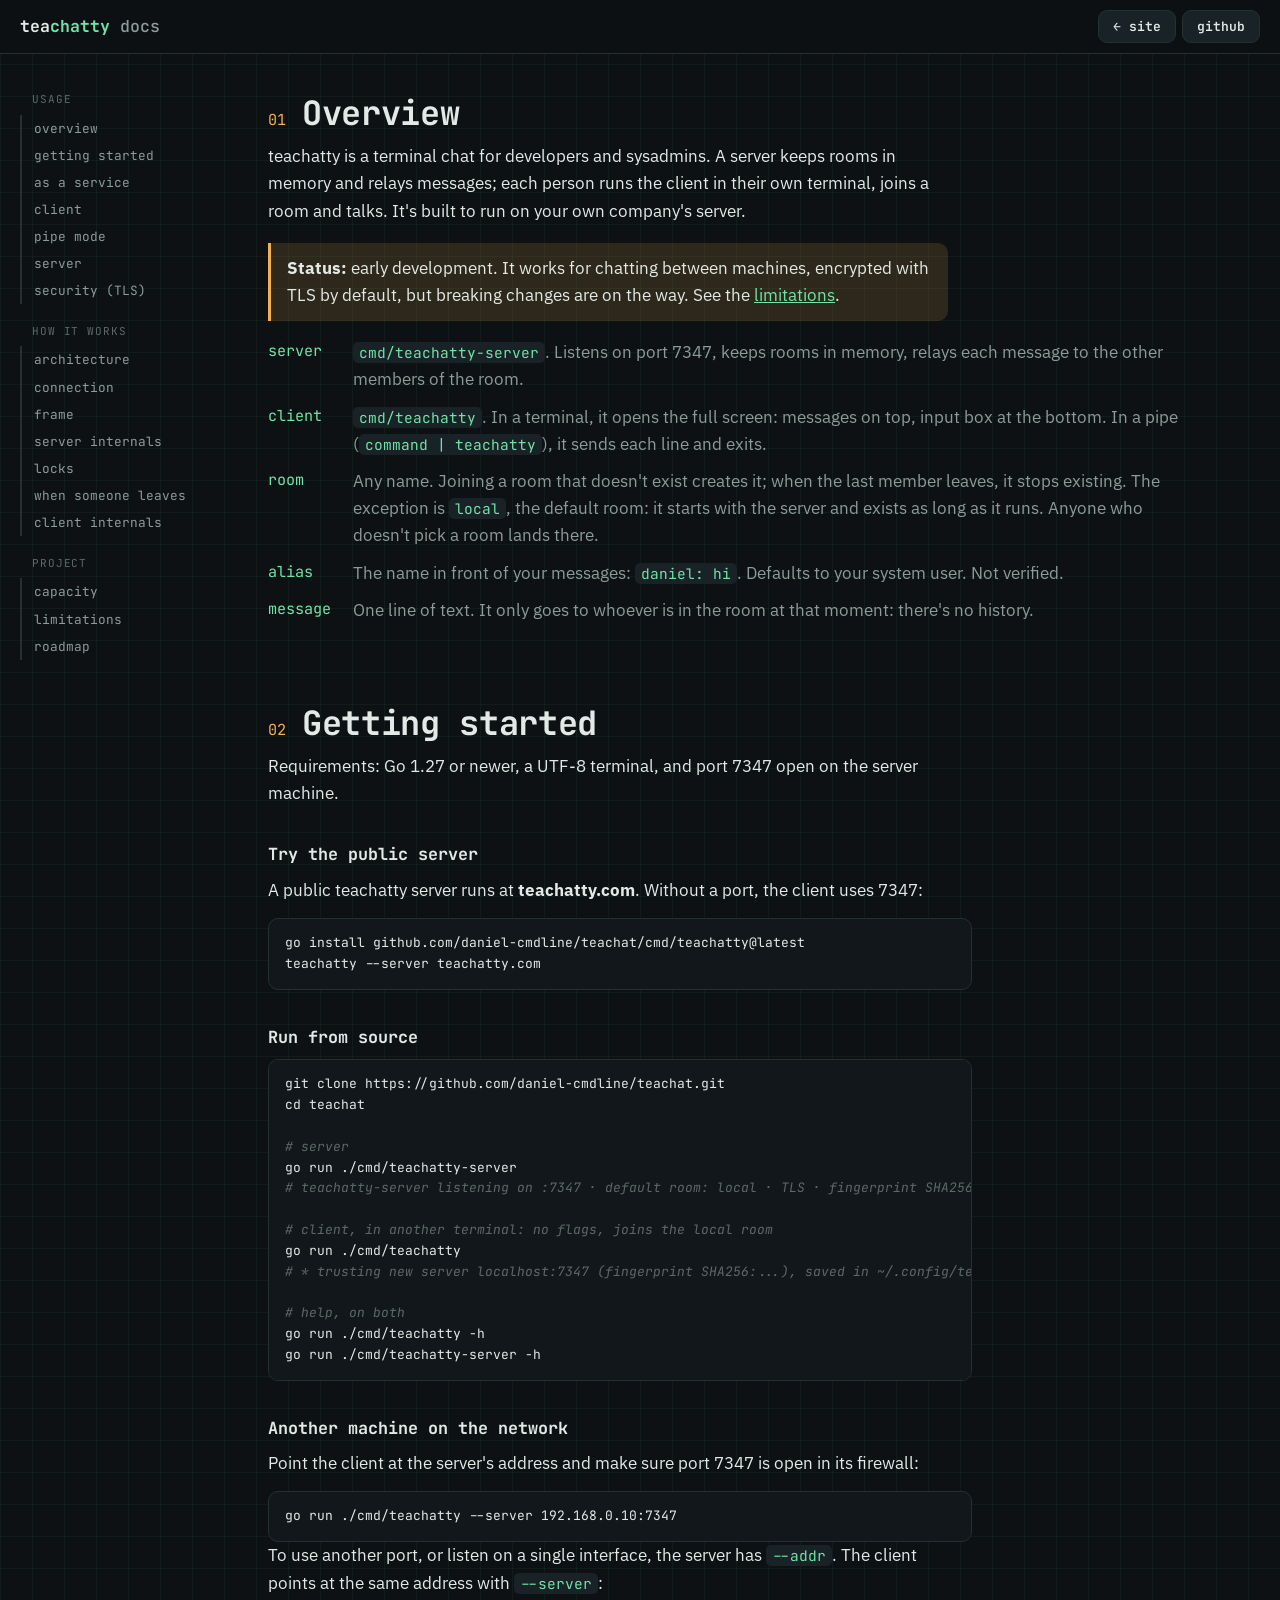
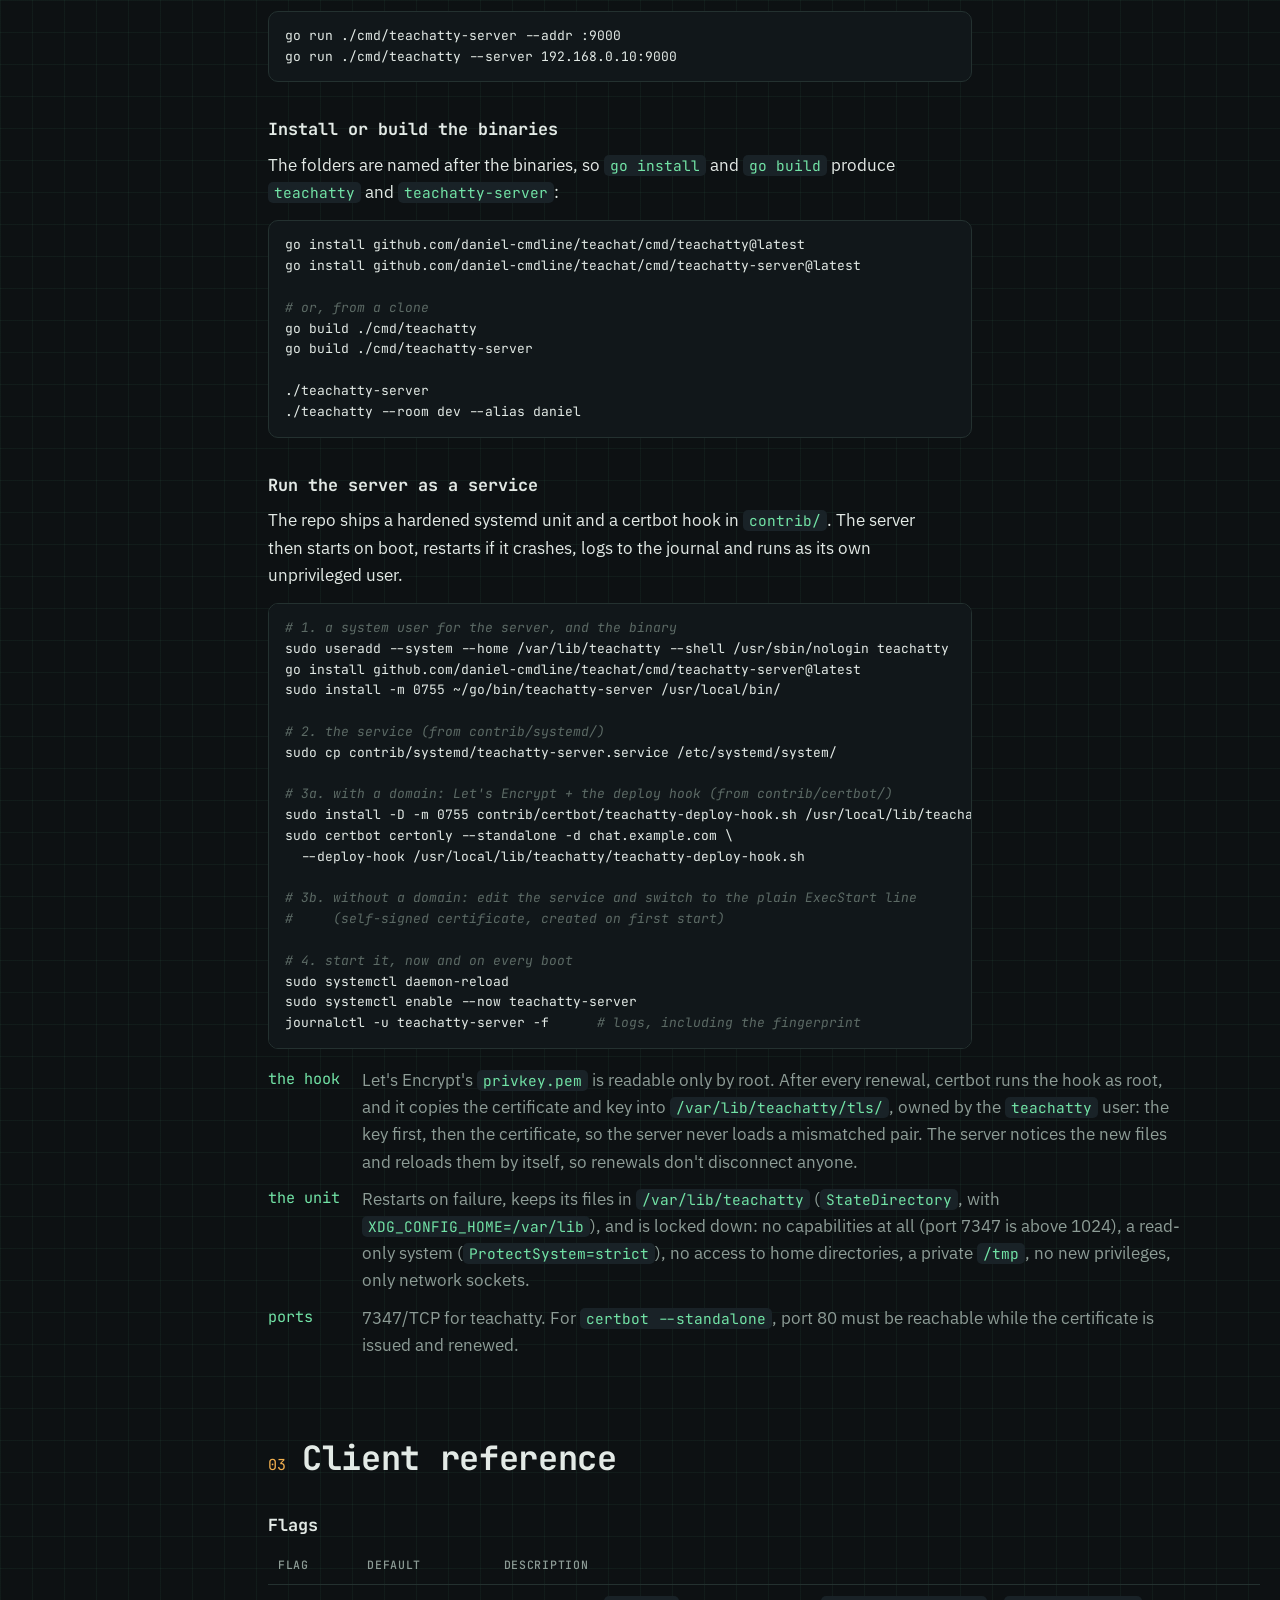
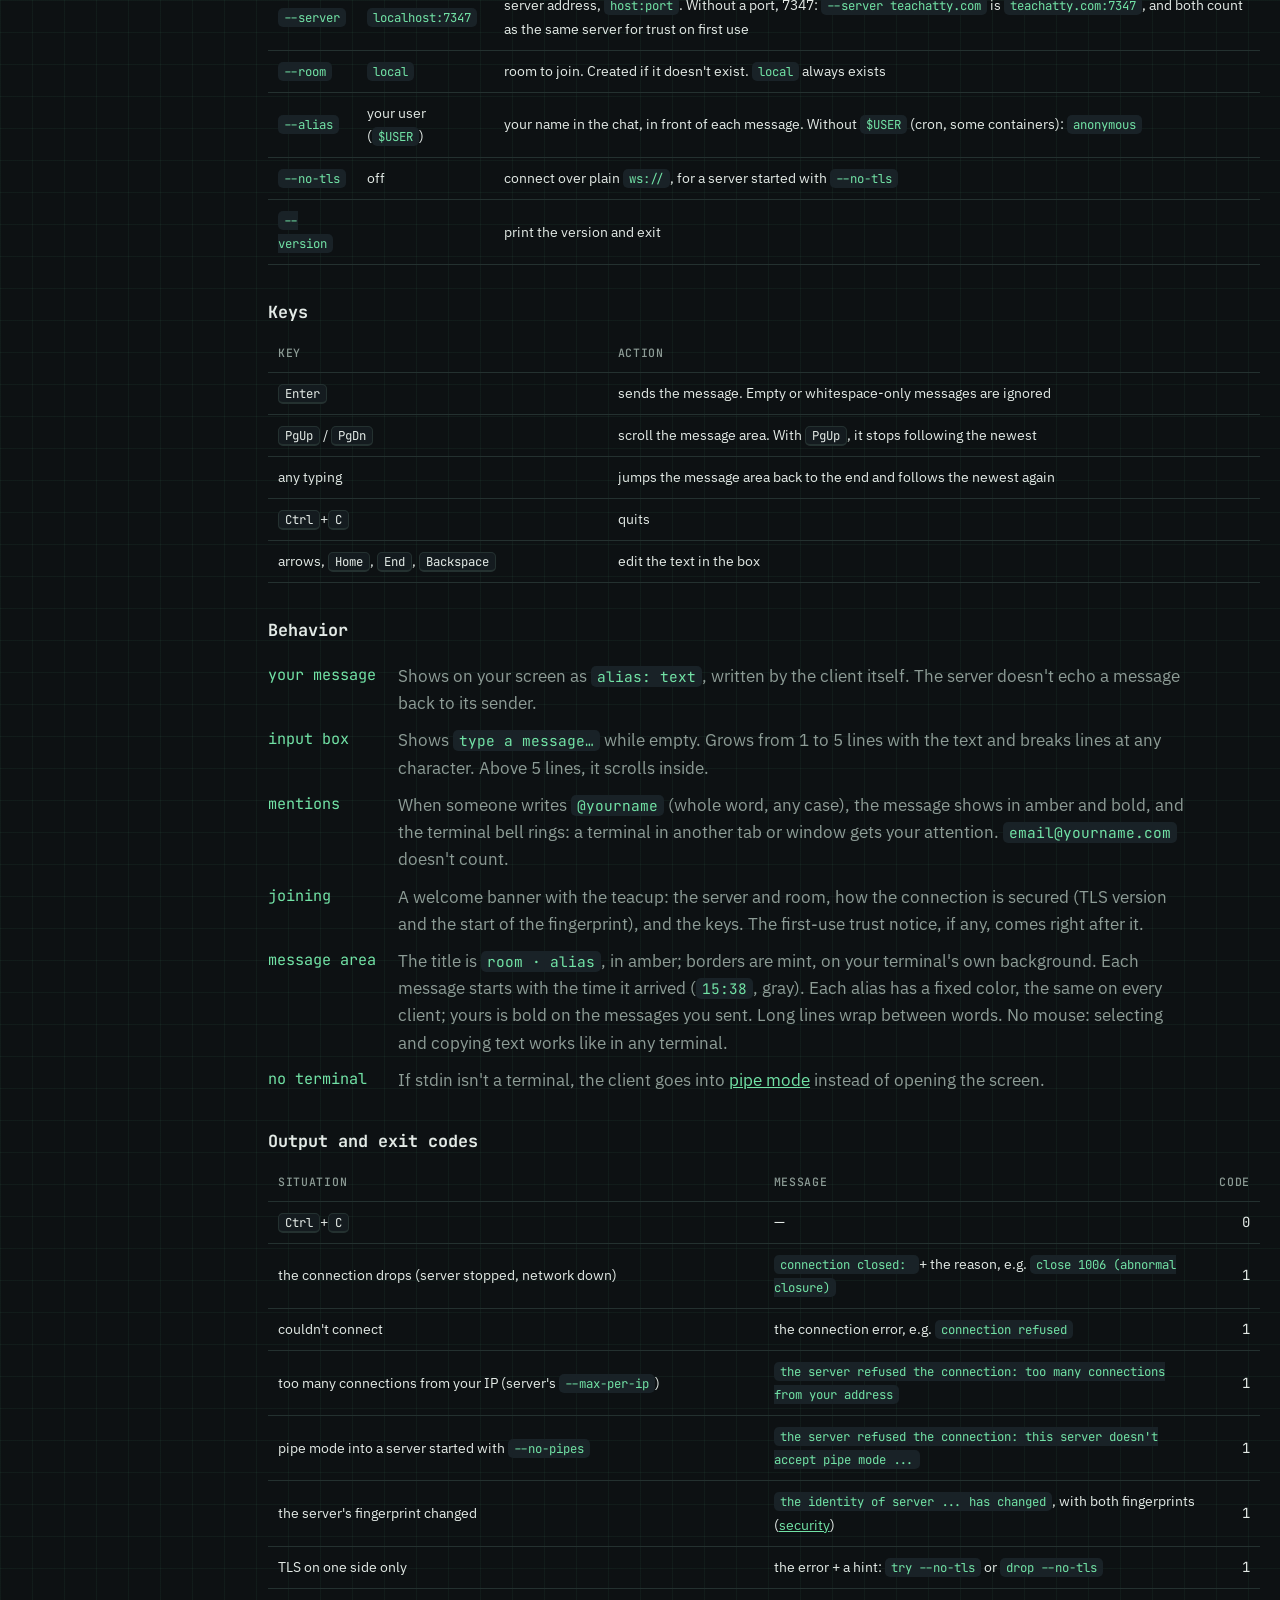
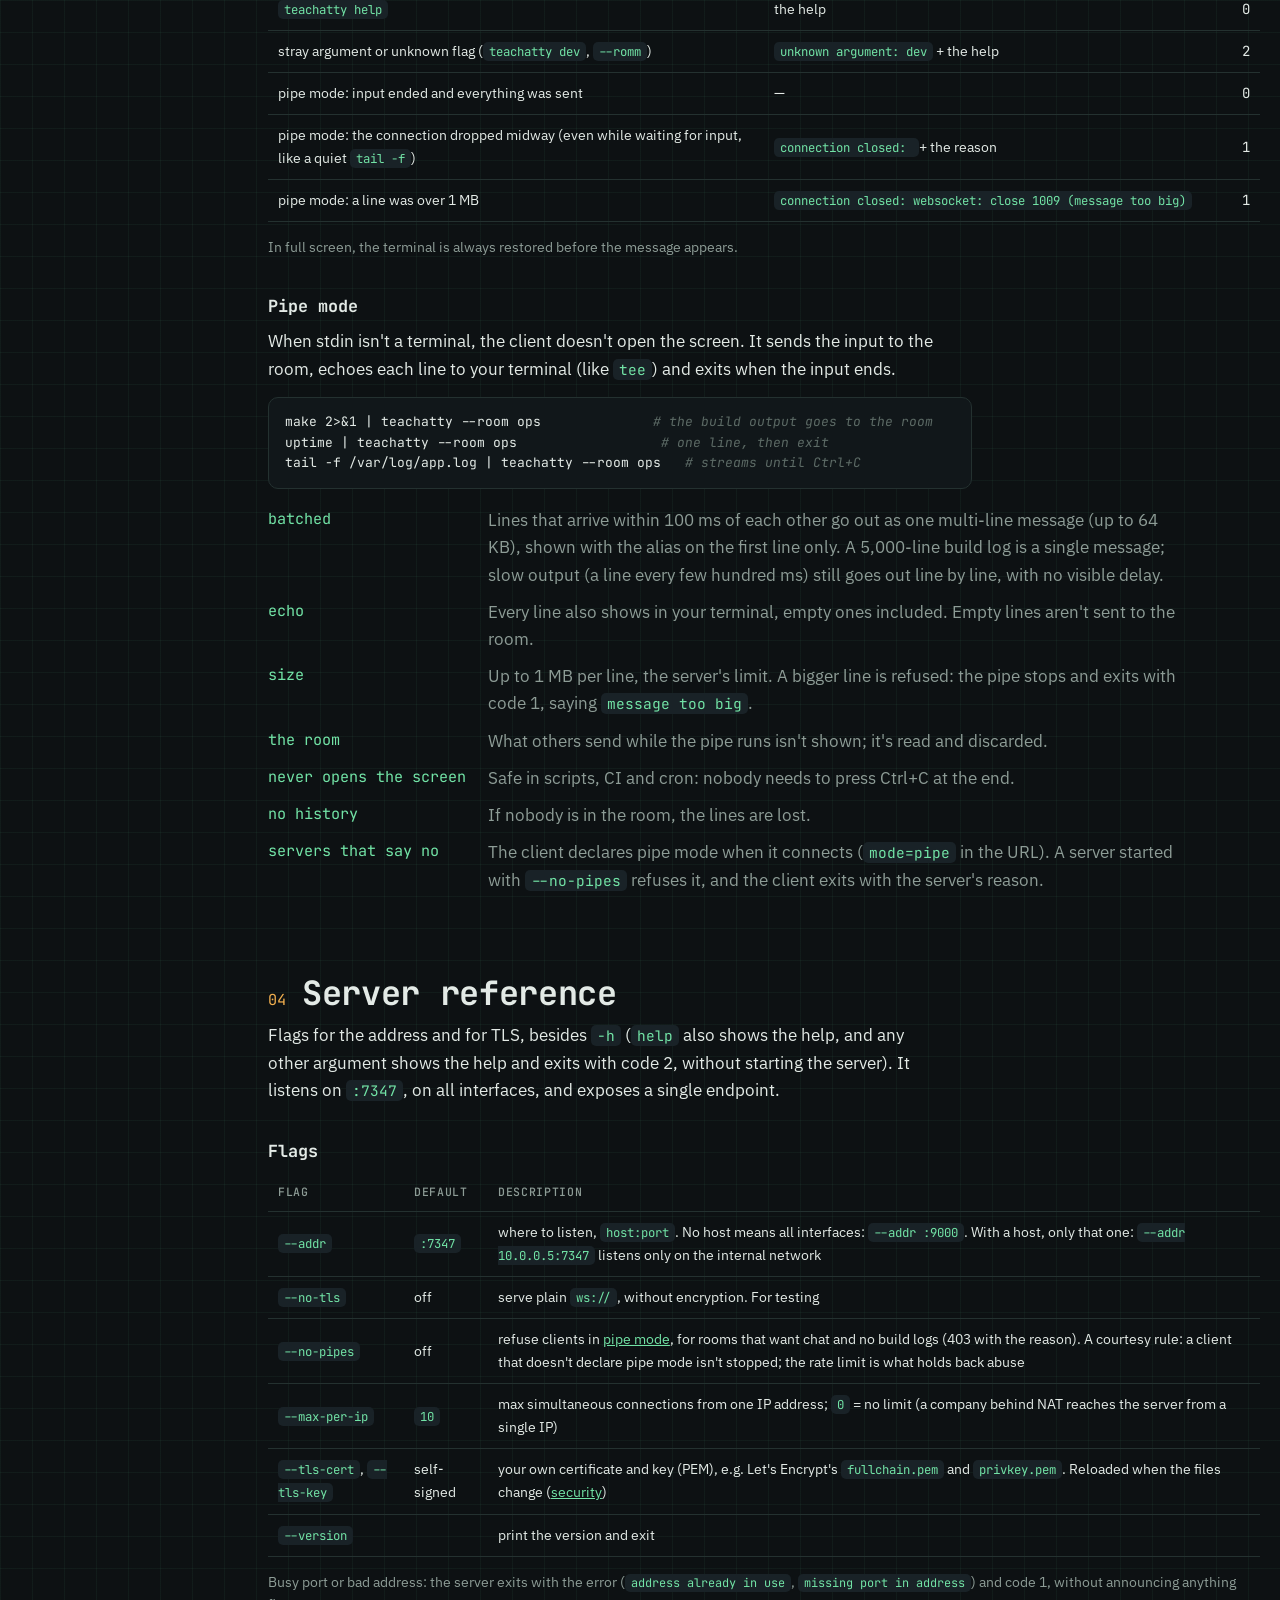
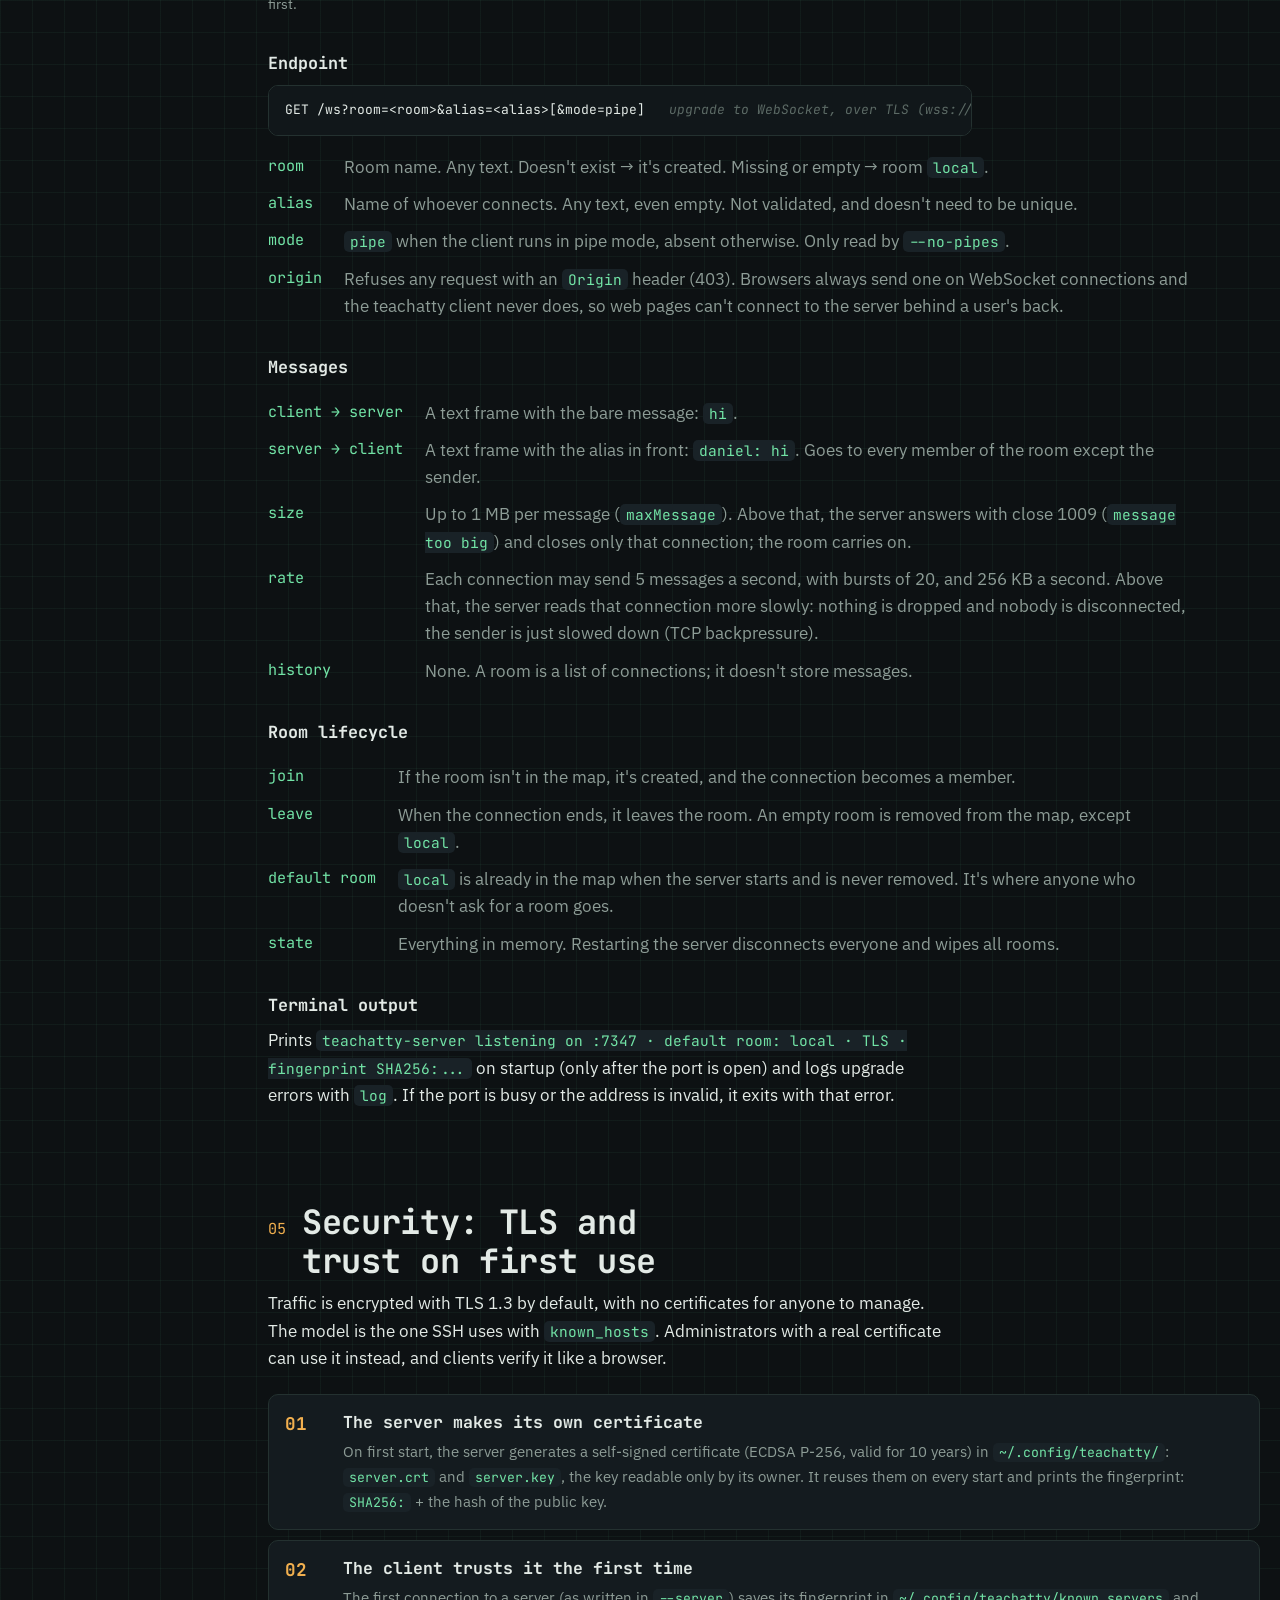
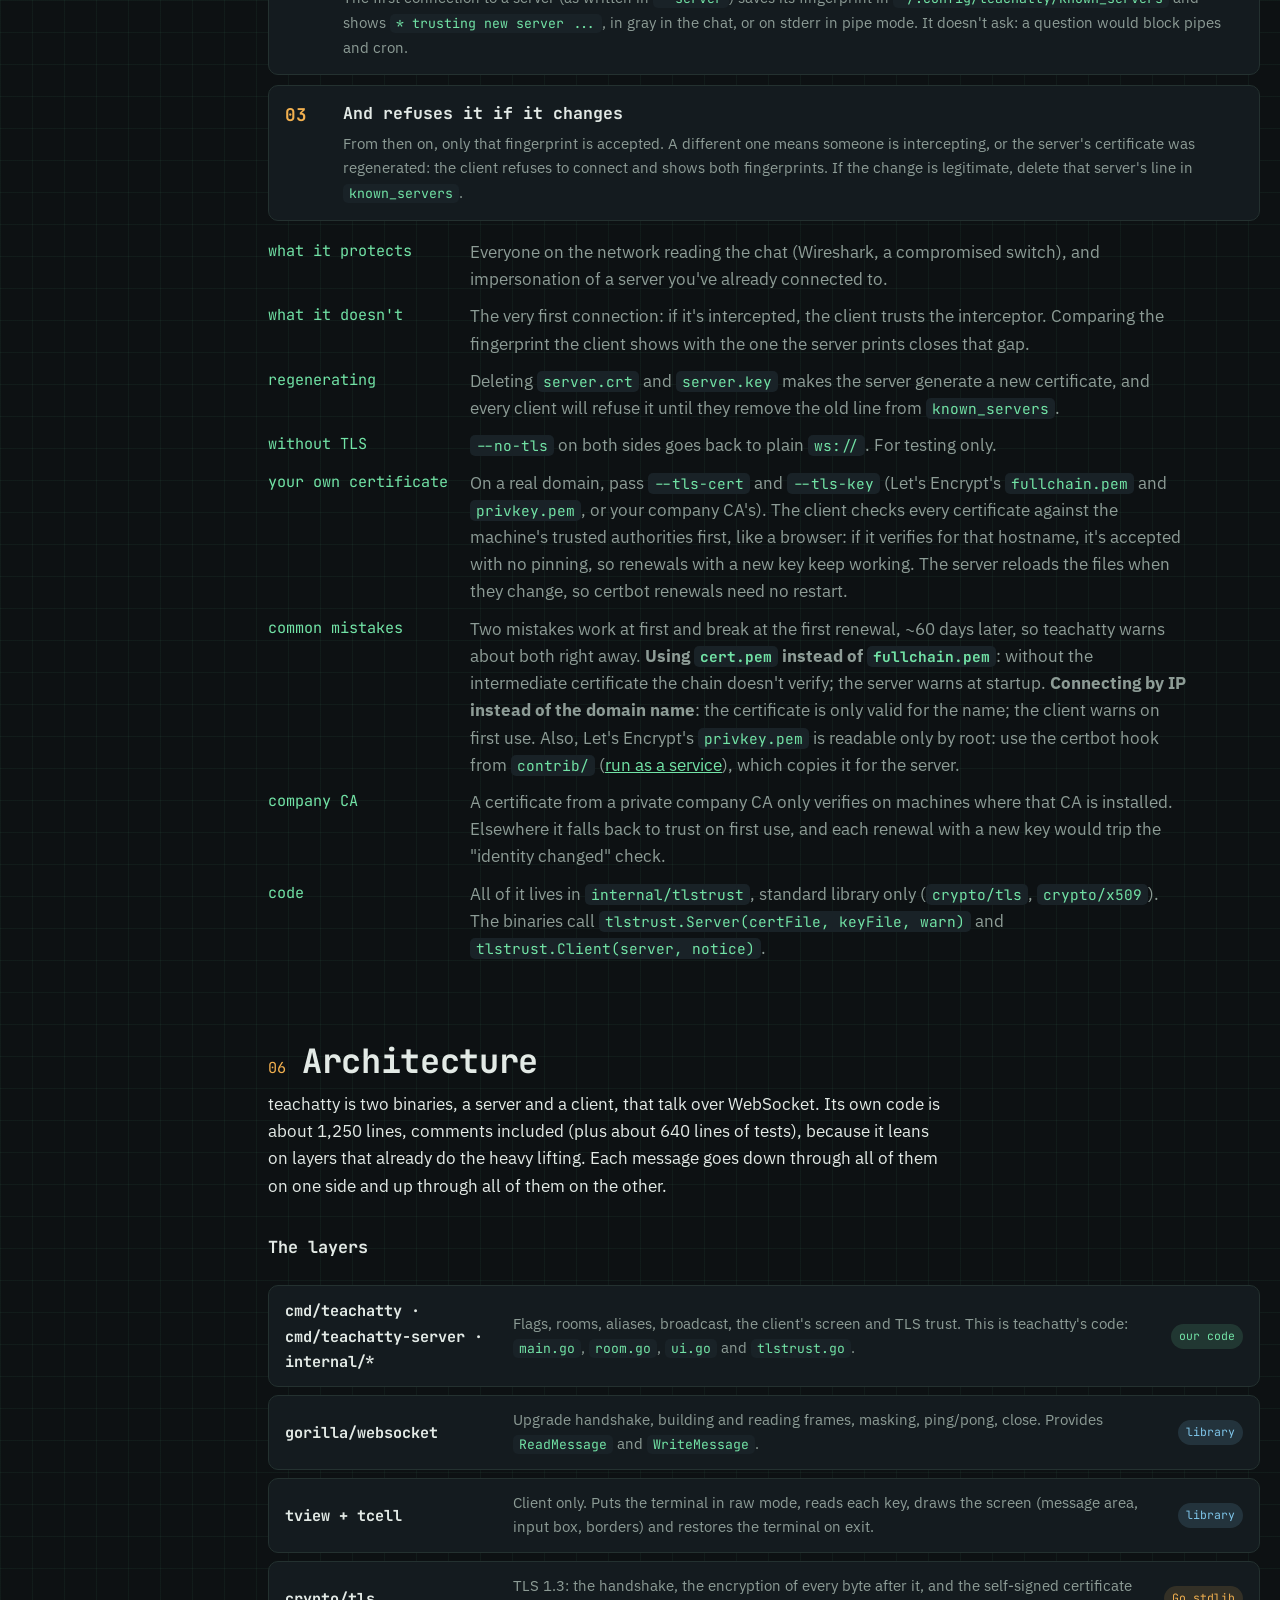
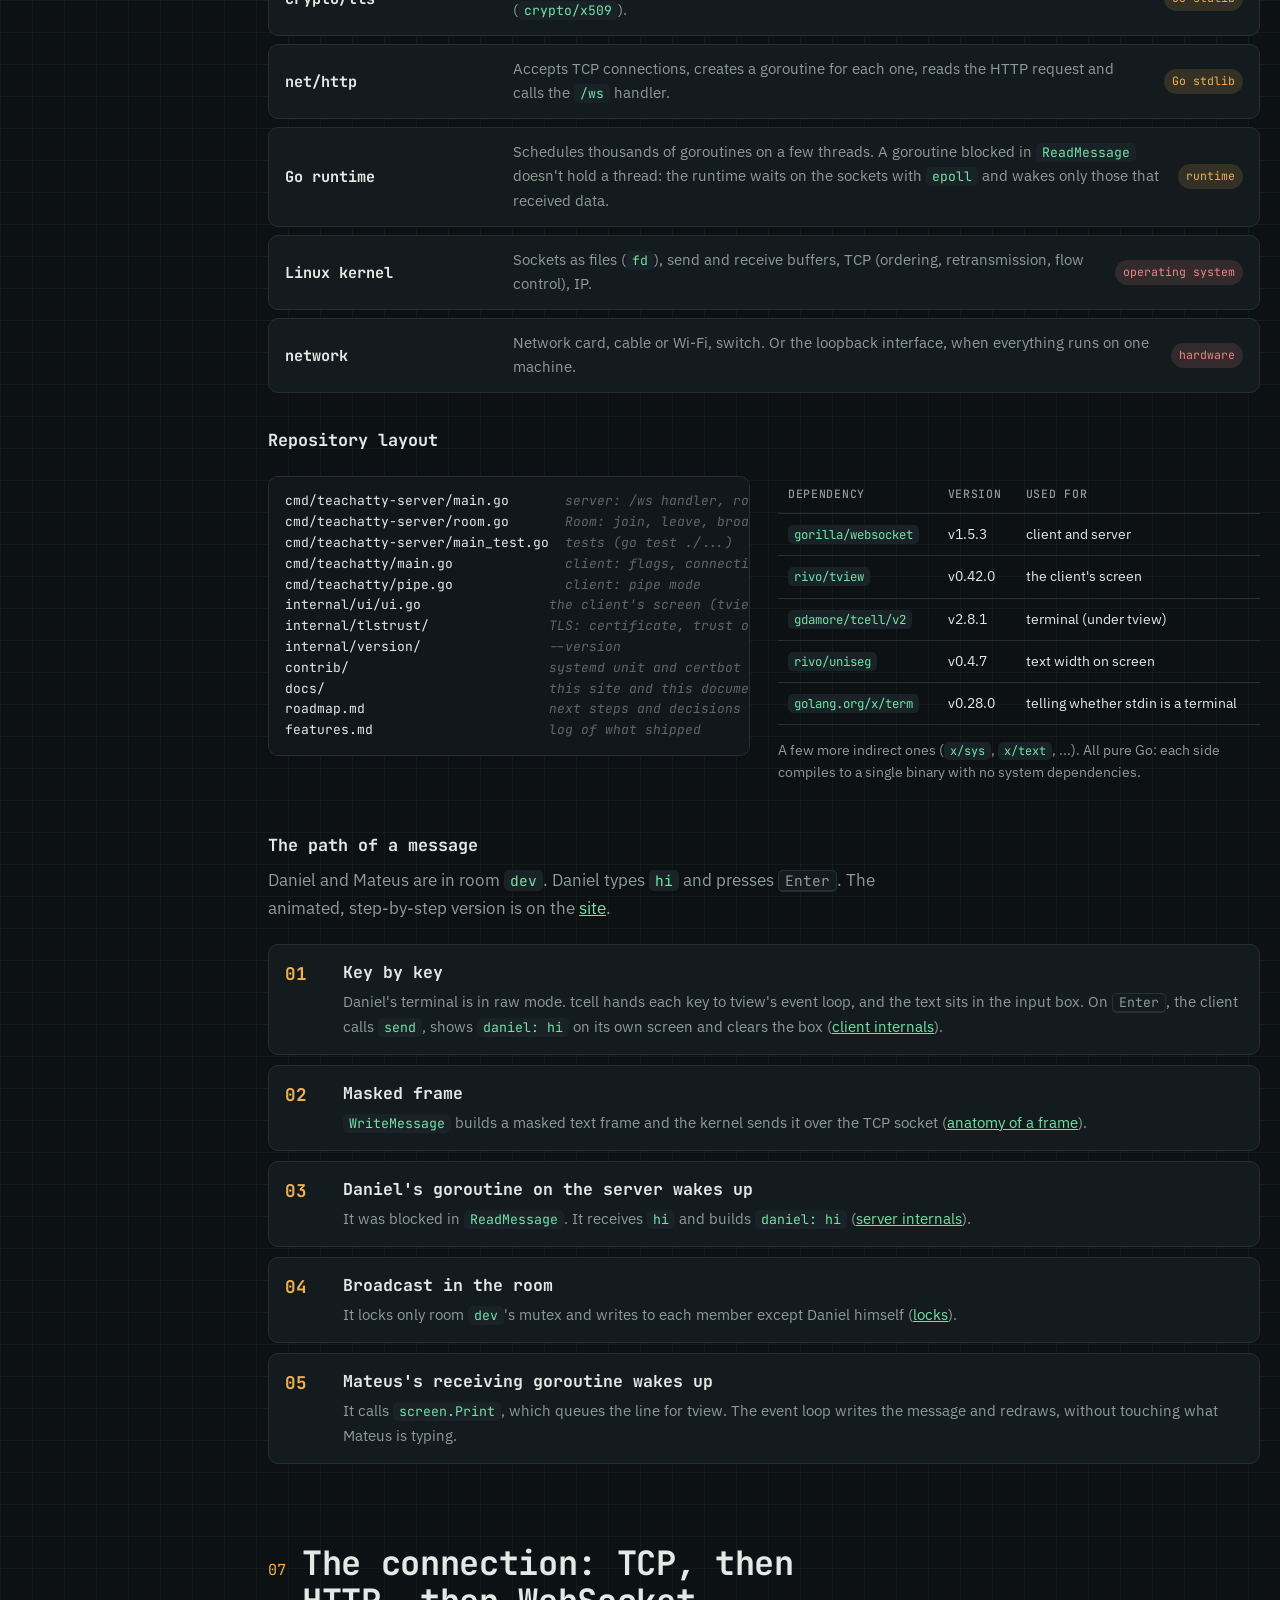
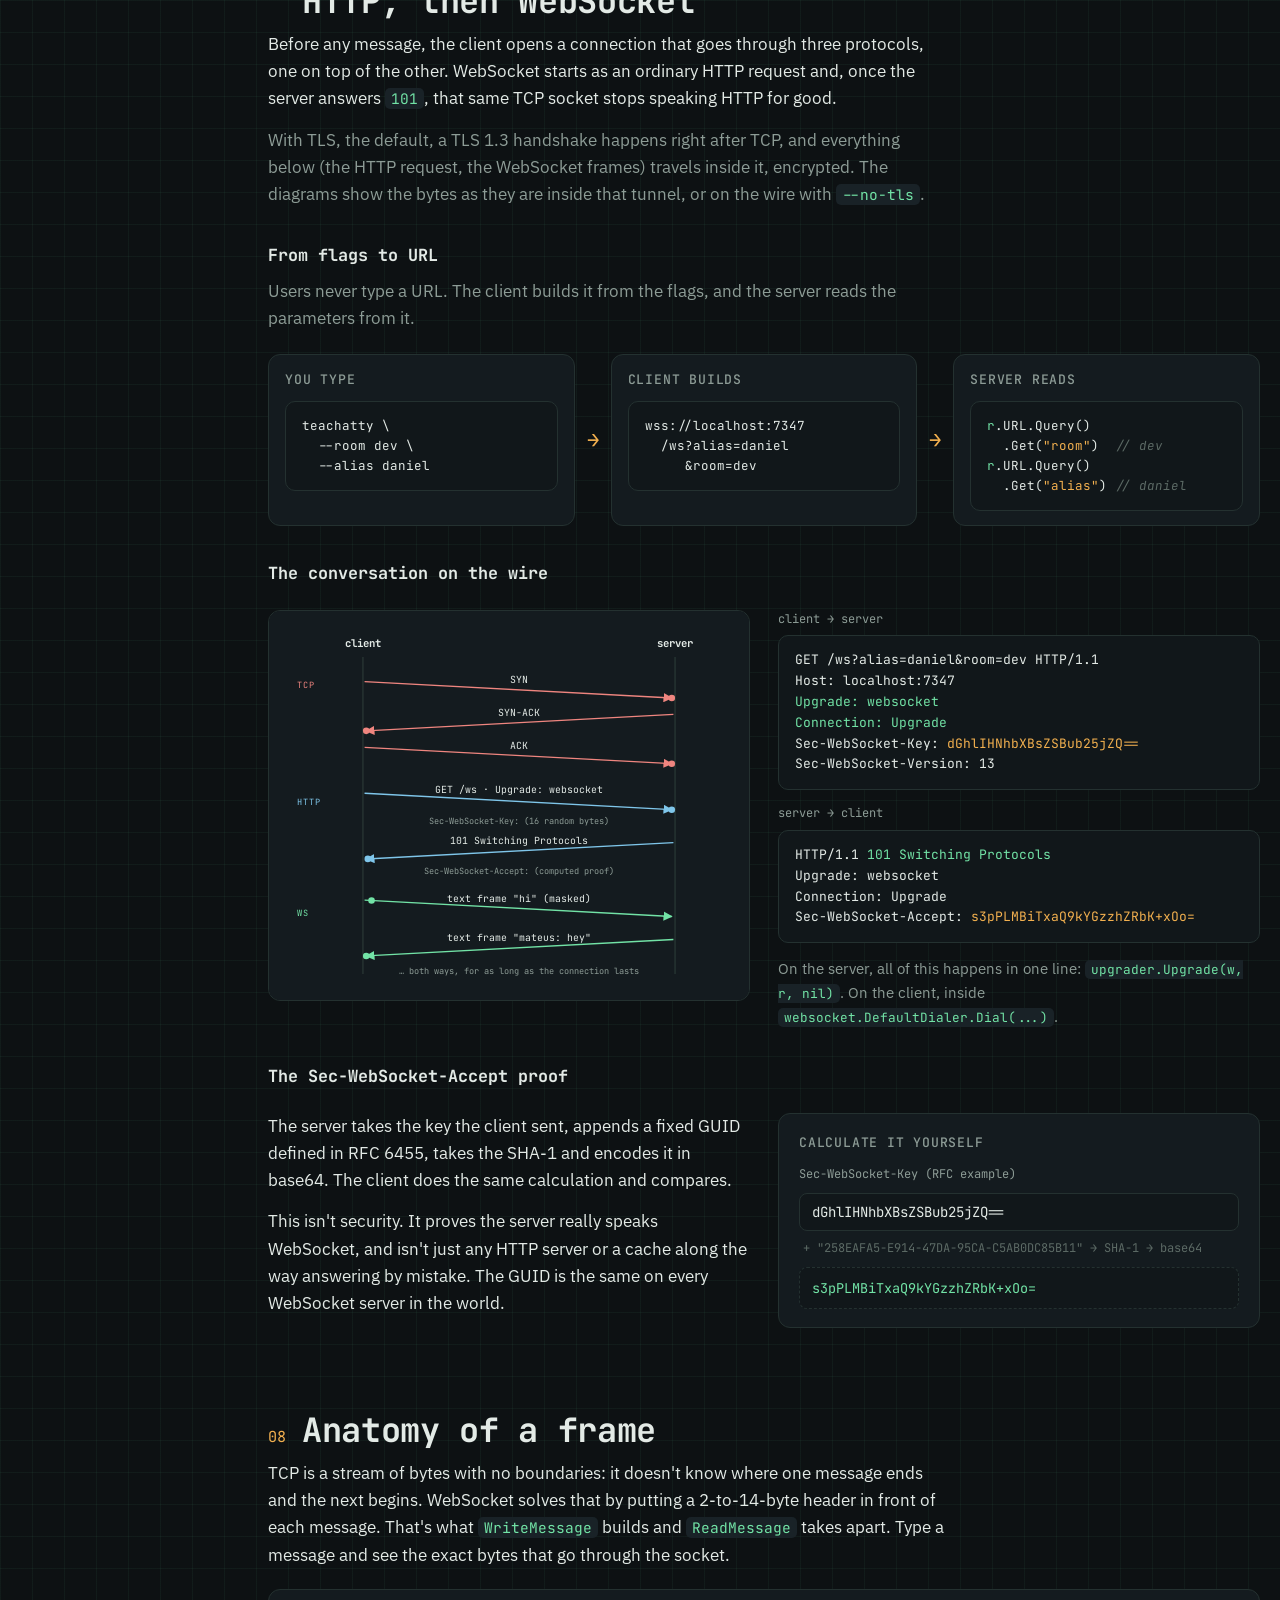
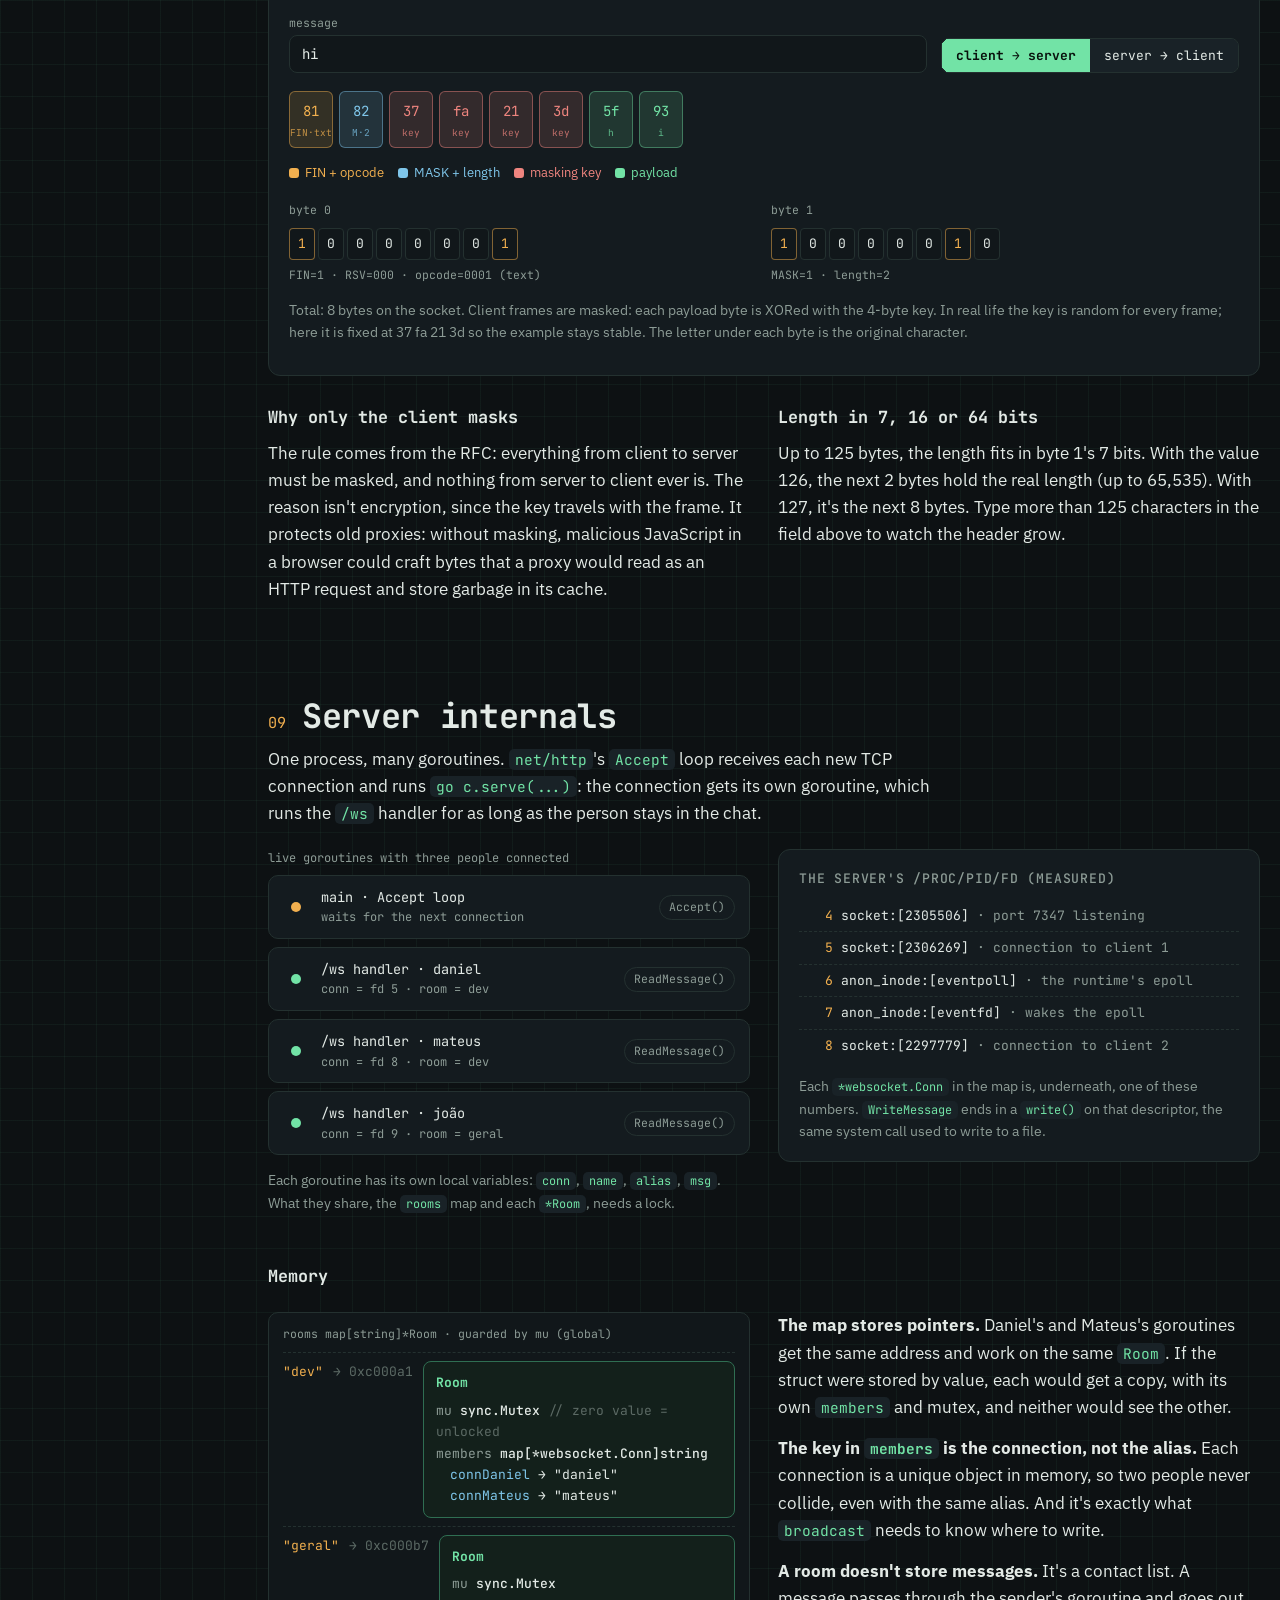
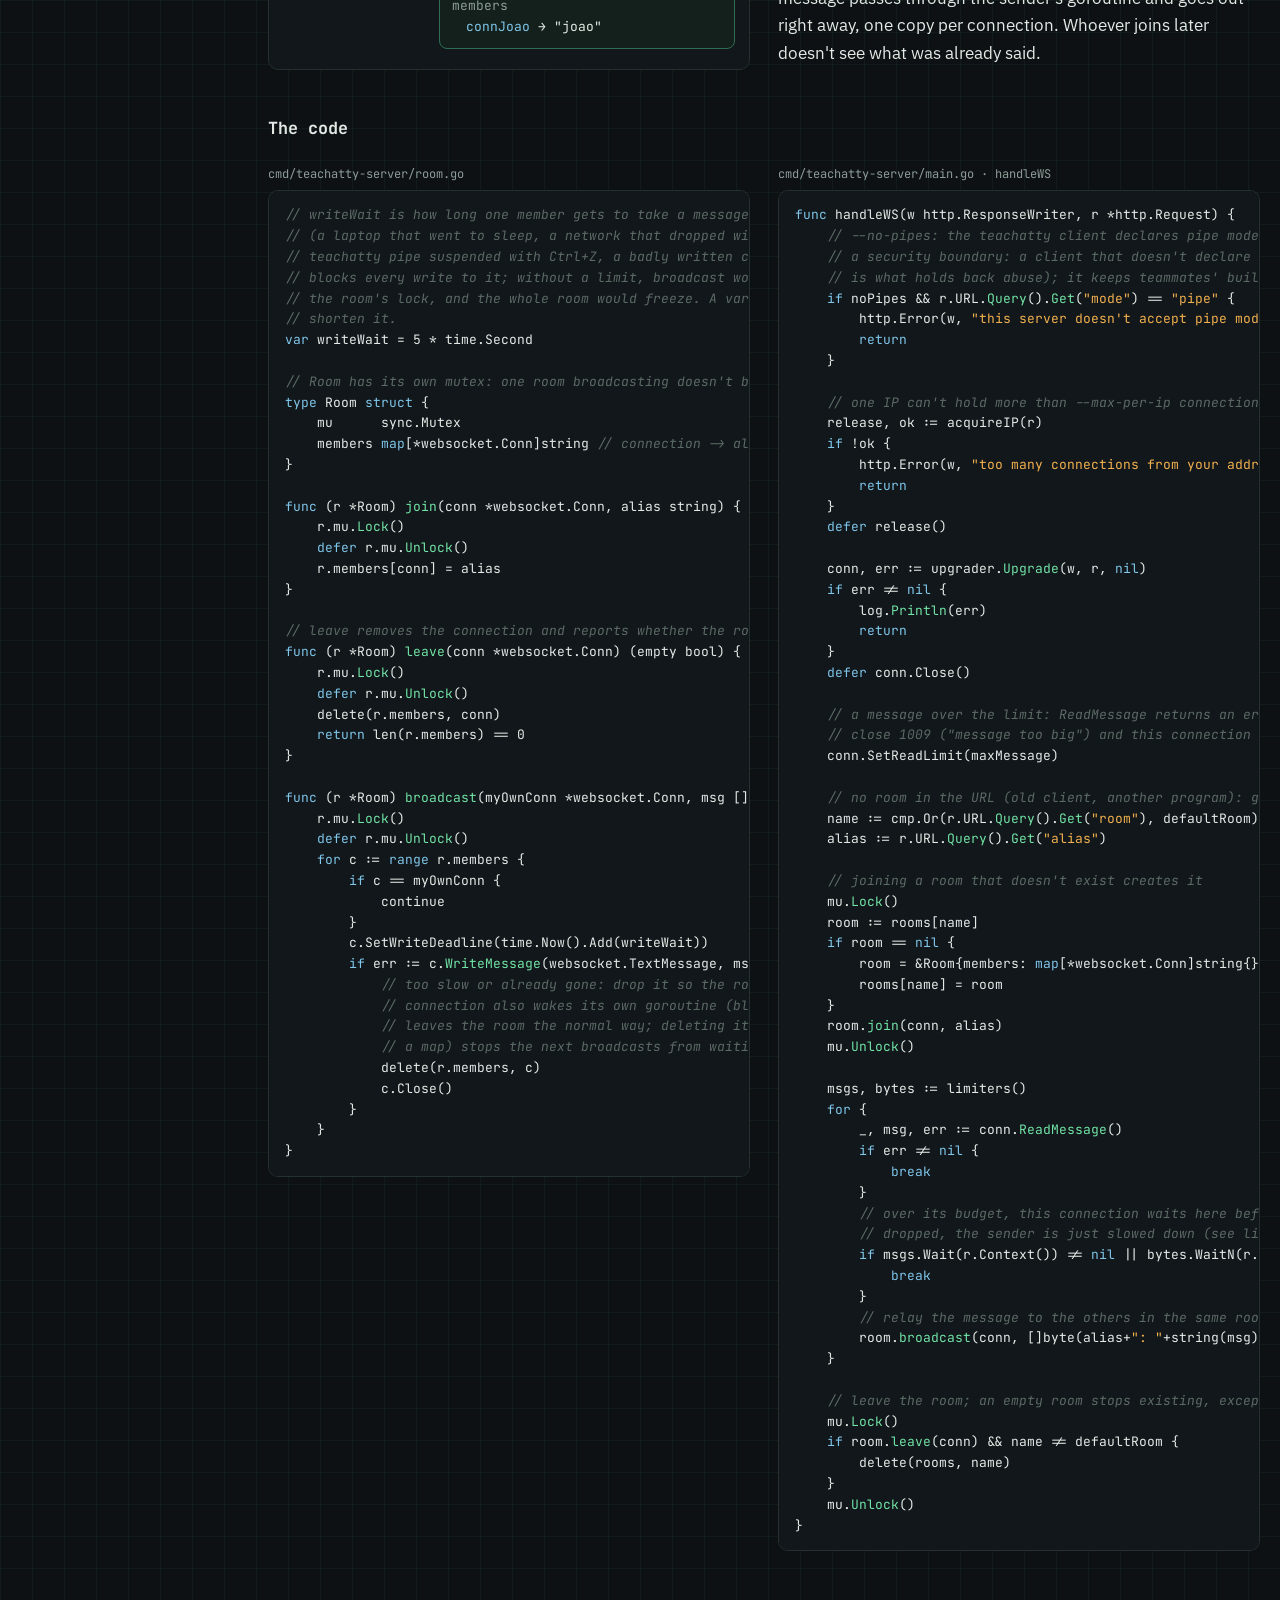
==== commit 76ebd522: "Rename teachat to teachatty (teachatty.com) - Binaries teachatty and teachatty-server (cmd/teachatty" ====
--- a/docs/docs.html
+++ b/docs/docs.html
@@ -3,17 +3,17 @@
 <head>
 <meta charset="utf-8">
 <meta name="viewport" content="width=device-width, initial-scale=1, viewport-fit=cover">
-<title>teachat · docs</title>
-<meta name="description" content="teachat documentation: usage, client and server reference, protocol, and how everything works inside.">
+<title>teachatty · docs</title>
+<meta name="description" content="teachatty documentation: usage, client and server reference, protocol, and how everything works inside.">
 <link rel="preconnect" href="https://fonts.googleapis.com">
 <link rel="preconnect" href="https://fonts.gstatic.com" crossorigin>
 <link rel="stylesheet" href="https://fonts.googleapis.com/css2?family=IBM+Plex+Sans:wght@400;500;600&family=JetBrains+Mono:wght@400;500;700&display=swap">
 <link rel="stylesheet" href="style.css">
 </head>
 <body>
-<nav class="toc" aria-label="teachat">
+<nav class="toc" aria-label="teachatty">
   <div class="wrap" style="max-width:1280px">
-    <a class="brand" href="index.html">tea<b>chat</b> <span style="color:var(--muted);font-weight:500">docs</span></a>
+    <a class="brand" href="index.html">tea<b>chatty</b> <span style="color:var(--muted);font-weight:500">docs</span></a>
     <a class="btn" href="index.html">← site</a>
     <a class="btn" href="https://github.com/daniel-cmdline/teachat">github</a>
   </div>
@@ -46,12 +46,12 @@
 <section id="overview">
   <div class="read">
     <div class="sec-head"><span class="sec-num">01</span><h2>Overview</h2></div>
-    <p>teachat is a terminal chat for developers and sysadmins. A server keeps rooms in memory and relays messages; each person runs the client in their own terminal, joins a room and talks. It's built to run on your own company's server.</p>
+    <p>teachatty is a terminal chat for developers and sysadmins. A server keeps rooms in memory and relays messages; each person runs the client in their own terminal, joins a room and talks. It's built to run on your own company's server.</p>
     <div class="callout"><p><b>Status:</b> early development. It works for chatting between machines, encrypted with TLS by default, but breaking changes are on the way. See the <a href="#limits">limitations</a>.</p></div>
   </div>
   <dl class="ref">
-    <dt>server</dt><dd><code>cmd/teachat-server</code>. Listens on port 7347, keeps rooms in memory, relays each message to the other members of the room.</dd>
-    <dt>client</dt><dd><code>cmd/teachat</code>. In a terminal, it opens the full screen: messages on top, input box at the bottom. In a pipe (<code>command | teachat</code>), it sends each line and exits.</dd>
+    <dt>server</dt><dd><code>cmd/teachatty-server</code>. Listens on port 7347, keeps rooms in memory, relays each message to the other members of the room.</dd>
+    <dt>client</dt><dd><code>cmd/teachatty</code>. In a terminal, it opens the full screen: messages on top, input box at the bottom. In a pipe (<code>command | teachatty</code>), it sends each line and exits.</dd>
     <dt>room</dt><dd>Any name. Joining a room that doesn't exist creates it; when the last member leaves, it stops existing. The exception is <code>local</code>, the default room: it starts with the server and exists as long as it runs. Anyone who doesn't pick a room lands there.</dd>
     <dt>alias</dt><dd>The name in front of your messages: <code>daniel: hi</code>. Defaults to your system user. Not verified.</dd>
     <dt>message</dt><dd>One line of text. It only goes to whoever is in the room at that moment: there's no history.</dd>
@@ -63,64 +63,68 @@
     <div class="sec-head"><span class="sec-num">02</span><h2>Getting started</h2></div>
     <p>Requirements: Go 1.27 or newer, a UTF-8 terminal, and port 7347 open on the server machine.</p>
   </div>
+  <h3>Try the public server</h3>
+  <p class="read">A public teachatty server runs at <b>teachatty.com</b>. Without a port, the client uses 7347:</p>
+  <pre style="max-width:88ch">go install github.com/daniel-cmdline/teachat/cmd/teachatty@latest
+teachatty --server teachatty.com</pre>
   <h3>Run from source</h3>
   <pre style="max-width:88ch">git clone https://github.com/daniel-cmdline/teachat.git
 cd teachat
 
 <span class="c"># server</span>
-go run ./cmd/teachat-server
-<span class="c"># teachat-server listening on :7347 · default room: local · TLS · fingerprint SHA256:...</span>
+go run ./cmd/teachatty-server
+<span class="c"># teachatty-server listening on :7347 · default room: local · TLS · fingerprint SHA256:...</span>
 
 <span class="c"># client, in another terminal: no flags, joins the local room</span>
-go run ./cmd/teachat
-<span class="c"># * trusting new server localhost:7347 (fingerprint SHA256:...), saved in ~/.config/teachat/known_servers</span>
+go run ./cmd/teachatty
+<span class="c"># * trusting new server localhost:7347 (fingerprint SHA256:...), saved in ~/.config/teachatty/known_servers</span>
 
 <span class="c"># help, on both</span>
-go run ./cmd/teachat -h
-go run ./cmd/teachat-server -h</pre>
+go run ./cmd/teachatty -h
+go run ./cmd/teachatty-server -h</pre>
   <h3>Another machine on the network</h3>
   <p class="read">Point the client at the server's address and make sure port 7347 is open in its firewall:</p>
-  <pre style="max-width:88ch">go run ./cmd/teachat --server 192.168.0.10:7347</pre>
+  <pre style="max-width:88ch">go run ./cmd/teachatty --server 192.168.0.10:7347</pre>
   <p class="read">To use another port, or listen on a single interface, the server has <code>--addr</code>. The client points at the same address with <code>--server</code>:</p>
-  <pre style="max-width:88ch">go run ./cmd/teachat-server --addr :9000
-go run ./cmd/teachat --server 192.168.0.10:9000</pre>
+  <pre style="max-width:88ch">go run ./cmd/teachatty-server --addr :9000
+go run ./cmd/teachatty --server 192.168.0.10:9000</pre>
   <h3>Install or build the binaries</h3>
-  <p class="read">The folders are named after the binaries, so <code>go install</code> and <code>go build</code> produce <code>teachat</code> and <code>teachat-server</code>:</p>
-  <pre style="max-width:88ch">go install github.com/daniel-cmdline/teachat/cmd/teachat@latest
-go install github.com/daniel-cmdline/teachat/cmd/teachat-server@latest
+  <p class="read">The folders are named after the binaries, so <code>go install</code> and <code>go build</code> produce <code>teachatty</code> and <code>teachatty-server</code>:</p>
+  <pre style="max-width:88ch">go install github.com/daniel-cmdline/teachat/cmd/teachatty@latest
+go install github.com/daniel-cmdline/teachat/cmd/teachatty-server@latest
 
 <span class="c"># or, from a clone</span>
-go build ./cmd/teachat
-go build ./cmd/teachat-server
-
-./teachat-server
-./teachat --room dev --alias daniel</pre>
+go build ./cmd/teachatty
+go build ./cmd/teachatty-server
+
+./teachatty-server
+./teachatty --room dev --alias daniel</pre>
   <h3 id="service">Run the server as a service</h3>
   <p class="read">The repo ships a hardened systemd unit and a certbot hook in <code>contrib/</code>. The server then starts on boot, restarts if it crashes, logs to the journal and runs as its own unprivileged user.</p>
   <pre style="max-width:88ch"><span class="c"># 1. a system user for the server, and the binary</span>
-sudo useradd --system --home /var/lib/teachat --shell /usr/sbin/nologin teachat
-go install github.com/daniel-cmdline/teachat/cmd/teachat-server@latest
-sudo install -m 0755 ~/go/bin/teachat-server /usr/local/bin/
+sudo useradd --system --home /var/lib/teachatty --shell /usr/sbin/nologin teachatty
+go install github.com/daniel-cmdline/teachat/cmd/teachatty-server@latest
+sudo install -m 0755 ~/go/bin/teachatty-server /usr/local/bin/
 
 <span class="c"># 2. the service (from contrib/systemd/)</span>
-sudo cp contrib/systemd/teachat-server.service /etc/systemd/system/
+sudo cp contrib/systemd/teachatty-server.service /etc/systemd/system/
 
 <span class="c"># 3a. with a domain: Let's Encrypt + the deploy hook (from contrib/certbot/)</span>
-sudo install -D -m 0755 contrib/certbot/teachat-deploy-hook.sh /usr/local/lib/teachat/teachat-deploy-hook.sh
+sudo install -D -m 0755 contrib/certbot/teachatty-deploy-hook.sh /usr/local/lib/teachatty/teachatty-deploy-hook.sh
 sudo certbot certonly --standalone -d chat.example.com \
-  --deploy-hook /usr/local/lib/teachat/teachat-deploy-hook.sh
+  --deploy-hook /usr/local/lib/teachatty/teachatty-deploy-hook.sh
 
 <span class="c"># 3b. without a domain: edit the service and switch to the plain ExecStart line</span>
 <span class="c">#     (self-signed certificate, created on first start)</span>
 
 <span class="c"># 4. start it, now and on every boot</span>
 sudo systemctl daemon-reload
-sudo systemctl enable --now teachat-server
-journalctl -u teachat-server -f      <span class="c"># logs, including the fingerprint</span></pre>
+sudo systemctl enable --now teachatty-server
+journalctl -u teachatty-server -f      <span class="c"># logs, including the fingerprint</span></pre>
   <dl class="ref">
-    <dt>the hook</dt><dd>Let's Encrypt's <code>privkey.pem</code> is readable only by root. After every renewal, certbot runs the hook as root, and it copies the certificate and key into <code>/var/lib/teachat/tls/</code>, owned by the <code>teachat</code> user: the key first, then the certificate, so the server never loads a mismatched pair. The server notices the new files and reloads them by itself, so renewals don't disconnect anyone.</dd>
-    <dt>the unit</dt><dd>Restarts on failure, keeps its files in <code>/var/lib/teachat</code> (<code>StateDirectory</code>, with <code>XDG_CONFIG_HOME=/var/lib</code>), and is locked down: no capabilities at all (port 7347 is above 1024), a read-only system (<code>ProtectSystem=strict</code>), no access to home directories, a private <code>/tmp</code>, no new privileges, only network sockets.</dd>
-    <dt>ports</dt><dd>7347/TCP for teachat. For <code>certbot --standalone</code>, port 80 must be reachable while the certificate is issued and renewed.</dd>
+    <dt>the hook</dt><dd>Let's Encrypt's <code>privkey.pem</code> is readable only by root. After every renewal, certbot runs the hook as root, and it copies the certificate and key into <code>/var/lib/teachatty/tls/</code>, owned by the <code>teachatty</code> user: the key first, then the certificate, so the server never loads a mismatched pair. The server notices the new files and reloads them by itself, so renewals don't disconnect anyone.</dd>
+    <dt>the unit</dt><dd>Restarts on failure, keeps its files in <code>/var/lib/teachatty</code> (<code>StateDirectory</code>, with <code>XDG_CONFIG_HOME=/var/lib</code>), and is locked down: no capabilities at all (port 7347 is above 1024), a read-only system (<code>ProtectSystem=strict</code>), no access to home directories, a private <code>/tmp</code>, no new privileges, only network sockets.</dd>
+    <dt>ports</dt><dd>7347/TCP for teachatty. For <code>certbot --standalone</code>, port 80 must be reachable while the certificate is issued and renewed.</dd>
   </dl>
 </section>
 
@@ -133,7 +137,7 @@
     <table>
       <thead><tr><th>flag</th><th>default</th><th>description</th></tr></thead>
       <tbody>
-        <tr><td><code>--server</code></td><td><code>localhost:7347</code></td><td>server address, <code>host:port</code></td></tr>
+        <tr><td><code>--server</code></td><td><code>localhost:7347</code></td><td>server address, <code>host:port</code>. Without a port, 7347: <code>--server teachatty.com</code> is <code>teachatty.com:7347</code>, and both count as the same server for trust on first use</td></tr>
         <tr><td><code>--room</code></td><td><code>local</code></td><td>room to join. Created if it doesn't exist. <code>local</code> always exists</td></tr>
         <tr><td><code>--alias</code></td><td>your user (<code>$USER</code>)</td><td>your name in the chat, in front of each message. Without <code>$USER</code> (cron, some containers): <code>anonymous</code></td></tr>
         <tr><td><code>--no-tls</code></td><td>off</td><td>connect over plain <code>ws://</code>, for a server started with <code>--no-tls</code></td></tr>
@@ -175,8 +179,8 @@
         <tr><td>pipe mode into a server started with <code>--no-pipes</code></td><td><code>the server refused the connection: this server doesn't accept pipe mode ...</code></td><td class="num">1</td></tr>
         <tr><td>the server's fingerprint changed</td><td><code>the identity of server ... has changed</code>, with both fingerprints (<a href="#security">security</a>)</td><td class="num">1</td></tr>
         <tr><td>TLS on one side only</td><td>the error + a hint: <code>try --no-tls</code> or <code>drop --no-tls</code></td><td class="num">1</td></tr>
-        <tr><td><code>teachat help</code></td><td>the help</td><td class="num">0</td></tr>
-        <tr><td>stray argument or unknown flag (<code>teachat dev</code>, <code>--romm</code>)</td><td><code>unknown argument: dev</code> + the help</td><td class="num">2</td></tr>
+        <tr><td><code>teachatty help</code></td><td>the help</td><td class="num">0</td></tr>
+        <tr><td>stray argument or unknown flag (<code>teachatty dev</code>, <code>--romm</code>)</td><td><code>unknown argument: dev</code> + the help</td><td class="num">2</td></tr>
         <tr><td>pipe mode: input ended and everything was sent</td><td>—</td><td class="num">0</td></tr>
         <tr><td>pipe mode: the connection dropped midway (even while waiting for input, like a quiet <code>tail -f</code>)</td><td><code>connection closed: </code> + the reason</td><td class="num">1</td></tr>
         <tr><td>pipe mode: a line was over 1 MB</td><td><code>connection closed: websocket: close 1009 (message too big)</code></td><td class="num">1</td></tr>
@@ -187,9 +191,9 @@
 
   <h3 id="pipe-mode">Pipe mode</h3>
   <p class="read">When stdin isn't a terminal, the client doesn't open the screen. It sends the input to the room, echoes each line to your terminal (like <code>tee</code>) and exits when the input ends.</p>
-  <pre style="max-width:88ch">make 2>&amp;1 | teachat --room ops              <span class="c"># the build output goes to the room</span>
-uptime | teachat --room ops                  <span class="c"># one line, then exit</span>
-tail -f /var/log/app.log | teachat --room ops   <span class="c"># streams until Ctrl+C</span></pre>
+  <pre style="max-width:88ch">make 2>&amp;1 | teachatty --room ops              <span class="c"># the build output goes to the room</span>
+uptime | teachatty --room ops                  <span class="c"># one line, then exit</span>
+tail -f /var/log/app.log | teachatty --room ops   <span class="c"># streams until Ctrl+C</span></pre>
   <dl class="ref">
     <dt>batched</dt><dd>Lines that arrive within 100 ms of each other go out as one multi-line message (up to 64 KB), shown with the alias on the first line only. A 5,000-line build log is a single message; slow output (a line every few hundred ms) still goes out line by line, with no visible delay.</dd>
     <dt>echo</dt><dd>Every line also shows in your terminal, empty ones included. Empty lines aren't sent to the room.</dd>
@@ -227,7 +231,7 @@
     <dt>room</dt><dd>Room name. Any text. Doesn't exist → it's created. Missing or empty → room <code>local</code>.</dd>
     <dt>alias</dt><dd>Name of whoever connects. Any text, even empty. Not validated, and doesn't need to be unique.</dd>
     <dt>mode</dt><dd><code>pipe</code> when the client runs in pipe mode, absent otherwise. Only read by <code>--no-pipes</code>.</dd>
-    <dt>origin</dt><dd>Refuses any request with an <code>Origin</code> header (403). Browsers always send one on WebSocket connections and the teachat client never does, so web pages can't connect to the server behind a user's back.</dd>
+    <dt>origin</dt><dd>Refuses any request with an <code>Origin</code> header (403). Browsers always send one on WebSocket connections and the teachatty client never does, so web pages can't connect to the server behind a user's back.</dd>
   </dl>
   <h3>Messages</h3>
   <dl class="ref">
@@ -245,7 +249,7 @@
     <dt>state</dt><dd>Everything in memory. Restarting the server disconnects everyone and wipes all rooms.</dd>
   </dl>
   <h3>Terminal output</h3>
-  <p class="read">Prints <code>teachat-server listening on :7347 · default room: local · TLS · fingerprint SHA256:...</code> on startup (only after the port is open) and logs upgrade errors with <code>log</code>. If the port is busy or the address is invalid, it exits with that error.</p>
+  <p class="read">Prints <code>teachatty-server listening on :7347 · default room: local · TLS · fingerprint SHA256:...</code> on startup (only after the port is open) and logs upgrade errors with <code>log</code>. If the port is busy or the address is invalid, it exits with that error.</p>
 </section>
 
 <section id="security">
@@ -254,8 +258,8 @@
     <p>Traffic is encrypted with TLS 1.3 by default, with no certificates for anyone to manage. The model is the one SSH uses with <code>known_hosts</code>. Administrators with a real certificate can use it instead, and clients verify it like a browser.</p>
   </div>
   <ol class="road">
-    <li><div><b>The server makes its own certificate</b><p>On first start, the server generates a self-signed certificate (ECDSA P-256, valid for 10 years) in <code>~/.config/teachat/</code>: <code>server.crt</code> and <code>server.key</code>, the key readable only by its owner. It reuses them on every start and prints the fingerprint: <code>SHA256:</code> + the hash of the public key.</p></div></li>
-    <li><div><b>The client trusts it the first time</b><p>The first connection to a server (as written in <code>--server</code>) saves its fingerprint in <code>~/.config/teachat/known_servers</code> and shows <code>* trusting new server ...</code>, in gray in the chat, or on stderr in pipe mode. It doesn't ask: a question would block pipes and cron.</p></div></li>
+    <li><div><b>The server makes its own certificate</b><p>On first start, the server generates a self-signed certificate (ECDSA P-256, valid for 10 years) in <code>~/.config/teachatty/</code>: <code>server.crt</code> and <code>server.key</code>, the key readable only by its owner. It reuses them on every start and prints the fingerprint: <code>SHA256:</code> + the hash of the public key.</p></div></li>
+    <li><div><b>The client trusts it the first time</b><p>The first connection to a server (as written in <code>--server</code>) saves its fingerprint in <code>~/.config/teachatty/known_servers</code> and shows <code>* trusting new server ...</code>, in gray in the chat, or on stderr in pipe mode. It doesn't ask: a question would block pipes and cron.</p></div></li>
     <li><div><b>And refuses it if it changes</b><p>From then on, only that fingerprint is accepted. A different one means someone is intercepting, or the server's certificate was regenerated: the client refuses to connect and shows both fingerprints. If the change is legitimate, delete that server's line in <code>known_servers</code>.</p></div></li>
   </ol>
   <dl class="ref">
@@ -264,7 +268,7 @@
     <dt>regenerating</dt><dd>Deleting <code>server.crt</code> and <code>server.key</code> makes the server generate a new certificate, and every client will refuse it until they remove the old line from <code>known_servers</code>.</dd>
     <dt>without TLS</dt><dd><code>--no-tls</code> on both sides goes back to plain <code>ws://</code>. For testing only.</dd>
     <dt>your own certificate</dt><dd>On a real domain, pass <code>--tls-cert</code> and <code>--tls-key</code> (Let's Encrypt's <code>fullchain.pem</code> and <code>privkey.pem</code>, or your company CA's). The client checks every certificate against the machine's trusted authorities first, like a browser: if it verifies for that hostname, it's accepted with no pinning, so renewals with a new key keep working. The server reloads the files when they change, so certbot renewals need no restart.</dd>
-    <dt>common mistakes</dt><dd>Two mistakes work at first and break at the first renewal, ~60 days later, so teachat warns about both right away. <b>Using <code>cert.pem</code> instead of <code>fullchain.pem</code></b>: without the intermediate certificate the chain doesn't verify; the server warns at startup. <b>Connecting by IP instead of the domain name</b>: the certificate is only valid for the name; the client warns on first use. Also, Let's Encrypt's <code>privkey.pem</code> is readable only by root: use the certbot hook from <code>contrib/</code> (<a href="#service">run as a service</a>), which copies it for the server.</dd>
+    <dt>common mistakes</dt><dd>Two mistakes work at first and break at the first renewal, ~60 days later, so teachatty warns about both right away. <b>Using <code>cert.pem</code> instead of <code>fullchain.pem</code></b>: without the intermediate certificate the chain doesn't verify; the server warns at startup. <b>Connecting by IP instead of the domain name</b>: the certificate is only valid for the name; the client warns on first use. Also, Let's Encrypt's <code>privkey.pem</code> is readable only by root: use the certbot hook from <code>contrib/</code> (<a href="#service">run as a service</a>), which copies it for the server.</dd>
     <dt>company CA</dt><dd>A certificate from a private company CA only verifies on machines where that CA is installed. Elsewhere it falls back to trust on first use, and each renewal with a new key would trip the "identity changed" check.</dd>
     <dt>code</dt><dd>All of it lives in <code>internal/tlstrust</code>, standard library only (<code>crypto/tls</code>, <code>crypto/x509</code>). The binaries call <code>tlstrust.Server(certFile, keyFile, warn)</code> and <code>tlstrust.Client(server, notice)</code>.</dd>
   </dl>
@@ -273,11 +277,11 @@
 <section id="architecture">
   <div class="read">
     <div class="sec-head"><span class="sec-num">06</span><h2>Architecture</h2></div>
-    <p>teachat is two binaries, a server and a client, that talk over WebSocket. Its own code is about 1,250 lines, comments included (plus about 640 lines of tests), because it leans on layers that already do the heavy lifting. Each message goes down through all of them on one side and up through all of them on the other.</p>
+    <p>teachatty is two binaries, a server and a client, that talk over WebSocket. Its own code is about 1,250 lines, comments included (plus about 640 lines of tests), because it leans on layers that already do the heavy lifting. Each message goes down through all of them on one side and up through all of them on the other.</p>
     <h3>The layers</h3>
   </div>
   <div class="layers">
-    <div class="layer"><span class="name">cmd/teachat · cmd/teachat-server · internal/*</span><span class="what">Flags, rooms, aliases, broadcast, the client's screen and TLS trust. This is teachat's code: <code>main.go</code>, <code>room.go</code>, <code>ui.go</code> and <code>tlstrust.go</code>.</span><span class="tag you">our code</span></div>
+    <div class="layer"><span class="name">cmd/teachatty · cmd/teachatty-server · internal/*</span><span class="what">Flags, rooms, aliases, broadcast, the client's screen and TLS trust. This is teachatty's code: <code>main.go</code>, <code>room.go</code>, <code>ui.go</code> and <code>tlstrust.go</code>.</span><span class="tag you">our code</span></div>
     <div class="layer"><span class="name">gorilla/websocket</span><span class="what">Upgrade handshake, building and reading frames, masking, ping/pong, close. Provides <code>ReadMessage</code> and <code>WriteMessage</code>.</span><span class="tag lib">library</span></div>
     <div class="layer"><span class="name">tview + tcell</span><span class="what">Client only. Puts the terminal in raw mode, reads each key, draws the screen (message area, input box, borders) and restores the terminal on exit.</span><span class="tag lib">library</span></div>
     <div class="layer"><span class="name">crypto/tls</span><span class="what">TLS 1.3: the handshake, the encryption of every byte after it, and the self-signed certificate (<code>crypto/x509</code>).</span><span class="tag go">Go stdlib</span></div>
@@ -289,11 +293,11 @@
 
   <h3>Repository layout</h3>
   <div class="split">
-    <pre>cmd/teachat-server/main.go       <span class="c">server: /ws handler, rooms map</span>
-cmd/teachat-server/room.go       <span class="c">Room: join, leave, broadcast</span>
-cmd/teachat-server/main_test.go  <span class="c">tests (go test ./...)</span>
-cmd/teachat/main.go              <span class="c">client: flags, connection, receiving</span>
-cmd/teachat/pipe.go              <span class="c">client: pipe mode</span>
+    <pre>cmd/teachatty-server/main.go       <span class="c">server: /ws handler, rooms map</span>
+cmd/teachatty-server/room.go       <span class="c">Room: join, leave, broadcast</span>
+cmd/teachatty-server/main_test.go  <span class="c">tests (go test ./...)</span>
+cmd/teachatty/main.go              <span class="c">client: flags, connection, receiving</span>
+cmd/teachatty/pipe.go              <span class="c">client: pipe mode</span>
 internal/ui/ui.go                <span class="c">the client's screen (tview)</span>
 internal/tlstrust/               <span class="c">TLS: certificate, trust on first use</span>
 internal/version/                <span class="c">--version</span>
@@ -337,7 +341,7 @@
   <h3>From flags to URL</h3>
   <p class="read muted">Users never type a URL. The client builds it from the flags, and the server reads the parameters from it.</p>
   <div class="pipeline">
-    <div class="panel"><h4>you type</h4><pre>teachat \
+    <div class="panel"><h4>you type</h4><pre>teachatty \
   --room dev \
   --alias daniel</pre></div>
     <div class="arrow" aria-hidden="true">→</div>
@@ -518,9 +522,9 @@
 
   <h3>The code</h3>
   <div class="split">
-    <div style="min-width:0"><div class="file">cmd/teachat-server/room.go</div><pre class="go">// writeWait is how long one member gets to take a message. A member that doesn't read
+    <div style="min-width:0"><div class="file">cmd/teachatty-server/room.go</div><pre class="go">// writeWait is how long one member gets to take a message. A member that doesn't read
 // (a laptop that went to sleep, a network that dropped without closing the connection, a
-// teachat pipe suspended with Ctrl+Z, a badly written client) fills its network buffers and then
+// teachatty pipe suspended with Ctrl+Z, a badly written client) fills its network buffers and then
 // blocks every write to it; without a limit, broadcast would wait forever while holding
 // the room's lock, and the whole room would freeze. A var, not a const, so the tests can
 // shorten it.
@@ -564,8 +568,8 @@
 		}
 	}
 }</pre></div>
-    <div style="min-width:0"><div class="file">cmd/teachat-server/main.go · handleWS</div><pre class="go">func handleWS(w http.ResponseWriter, r *http.Request) {
-	// --no-pipes: the teachat client declares pipe mode in the URL. A courtesy rule, not
+    <div style="min-width:0"><div class="file">cmd/teachatty-server/main.go · handleWS</div><pre class="go">func handleWS(w http.ResponseWriter, r *http.Request) {
+	// --no-pipes: the teachatty client declares pipe mode in the URL. A courtesy rule, not
 	// a security boundary: a client that doesn't declare it isn't stopped (the rate limit
 	// is what holds back abuse); it keeps teammates' build logs out of a chat room.
 	if noPipes &amp;&amp; r.URL.Query().Get("mode") == "pipe" {
@@ -905,18 +909,18 @@
         <table>
           <thead><tr><th>who else is in the room</th><th class="num">reached the others</th></tr></thead>
           <tbody>
-            <tr><td>a slow teachat pipe</td><td class="num">5,000 of 5,000</td></tr>
+            <tr><td>a slow teachatty pipe</td><td class="num">5,000 of 5,000</td></tr>
             <tr><td>a client that never reads</td><td class="num">2,082 of 5,000, room stalled</td></tr>
           </tbody>
         </table>
       </div>
     </div>
     <div class="read">
-      <p class="muted">The second case was the room freezing for good. The server now gives each member 5 seconds to take a message and drops the ones that can't (<a href="#limits">limitations</a>), so the room only pauses. The teachat client never gets there, because it always reads.</p>
-    </div>
-  </div>
-
-  <h3>teachat's look</h3>
+      <p class="muted">The second case was the room freezing for good. The server now gives each member 5 seconds to take a message and drops the ones that can't (<a href="#limits">limitations</a>), so the room only pauses. The teachatty client never gets there, because it always reads.</p>
+    </div>
+  </div>
+
+  <h3>teachatty's look</h3>
   <div class="split">
     <div class="read">
       <p><b>The logo's colors.</b> Borders in mint (<code>#72e3a6</code>), the title in amber (<code>#f2b04f</code>), over the terminal's own background and text color instead of forced black and white, so light terminals look right too. Set once in <code>tview.Styles</code> before any widget is created, since widgets copy those defaults.</p>
@@ -930,7 +934,7 @@
 
   <h3>The code</h3>
   <div class="split">
-    <div style="min-width:0"><div class="file">cmd/teachat/main.go · after opening the connection</div><pre class="go">// stdin is not a terminal (command | teachat): pipe mode, no screen
+    <div style="min-width:0"><div class="file">cmd/teachatty/main.go · after opening the connection</div><pre class="go">// stdin is not a terminal (command | teachatty): pipe mode, no screen
 pipeMode := !term.IsTerminal(int(os.Stdin.Fd()))
 
 // build wss://SERVER/ws?room=...&amp;alias=... from the flags (ws:// with --no-tls)
@@ -946,7 +950,7 @@
 }
 u := url.URL{
 	Scheme:   scheme,
-	Host:     *server,
+	Host:     host,
 	Path:     "/ws",
 	RawQuery: query.Encode(),
 }
@@ -957,7 +961,7 @@
 var notice bytes.Buffer
 dialer := *websocket.DefaultDialer
 if !*noTLS {
-	cfg, err := tlstrust.Client(*server, &amp;notice)
+	cfg, err := tlstrust.Client(host, &amp;notice)
 	if err != nil {
 		log.Fatal(err)
 	}
@@ -987,6 +991,22 @@
 screen := ui.New(*room, *alias, func(text string) {
 	conn.WriteMessage(websocket.TextMessage, []byte(text))
 })
+// the welcome banner: where you are, how the connection is secured, the keys
+security := "not encrypted (--no-tls)"
+if tc, ok := conn.NetConn().(*tls.Conn); ok {
+	state := tc.ConnectionState()
+	security = "encrypted · " + tls.VersionName(state.Version)
+	if len(state.PeerCertificates) &gt; 0 {
+		fp := tlstrust.Fingerprint(state.PeerCertificates[0])
+		security += " · " + fp[:min(len(fp), 19)] + "…"
+	}
+}
+screen.Welcome(
+	"teachatty · "+host+" · room "+*room,
+	security,
+	"Enter send · PgUp/PgDn scroll · Ctrl+C quit",
+	"mention someone with @name to ring their bell",
+)
 if notice.Len() &gt; 0 {
 	screen.Notice(strings.TrimSpace(notice.String()))
 }
@@ -1068,7 +1088,7 @@
 	})
 }</pre></div>
   </div>
-  <div style="min-width:0;margin-top:22px"><div class="file">cmd/teachat/pipe.go</div><pre class="go">// batching in pipe mode: how long to wait for more lines after the first one, and the
+  <div style="min-width:0;margin-top:22px"><div class="file">cmd/teachatty/pipe.go</div><pre class="go">// batching in pipe mode: how long to wait for more lines after the first one, and the
 // largest batch. 100 ms is unnoticeable for a human reading the room; 64 KB keeps each
 // message far below the server's 1 MB limit.
 const (
@@ -1076,7 +1096,7 @@
 	batchMax  = 64 &lt;&lt; 10
 )
 
-// pipe is the screenless mode (command | teachat): it sends each stdin line to the room,
+// pipe is the screenless mode (command | teachatty): it sends each stdin line to the room,
 // echoes the line to the terminal (like tee) and exits when the input ends.
 // It never opens the screen on purpose: in a script or cron there's nobody to press Ctrl+C.
 func pipe(conn *websocket.Conn) {
@@ -1259,7 +1279,7 @@
 <section id="limits">
   <div class="read">
     <div class="sec-head"><span class="sec-num">14</span><h2>Limitations and security</h2></div>
-    <p>teachat is in early development and deliberately bare. These are the known limits today:</p>
+    <p>teachatty is in early development and deliberately bare. These are the known limits today:</p>
   </div>
   <div class="limits">
     <div class="limit"><b>The first connection is trusted blindly</b><p>Trust on first use protects every connection after the first. If someone intercepts that very first one, the client trusts them. Compare the fingerprint with the one the server prints.</p></div>
@@ -1283,7 +1303,7 @@
 </section>
 
 <footer>
-  <span>teachat · <a href="https://github.com/daniel-cmdline/teachat">github.com/daniel-cmdline/teachat</a></span>
+  <span>teachatty · <a href="https://github.com/daniel-cmdline/teachat">github.com/daniel-cmdline/teachat</a></span>
   <span>Go · gorilla/websocket v1.5.3 · tview v0.42.0 · RFC 6455</span>
 </footer>
 </main>
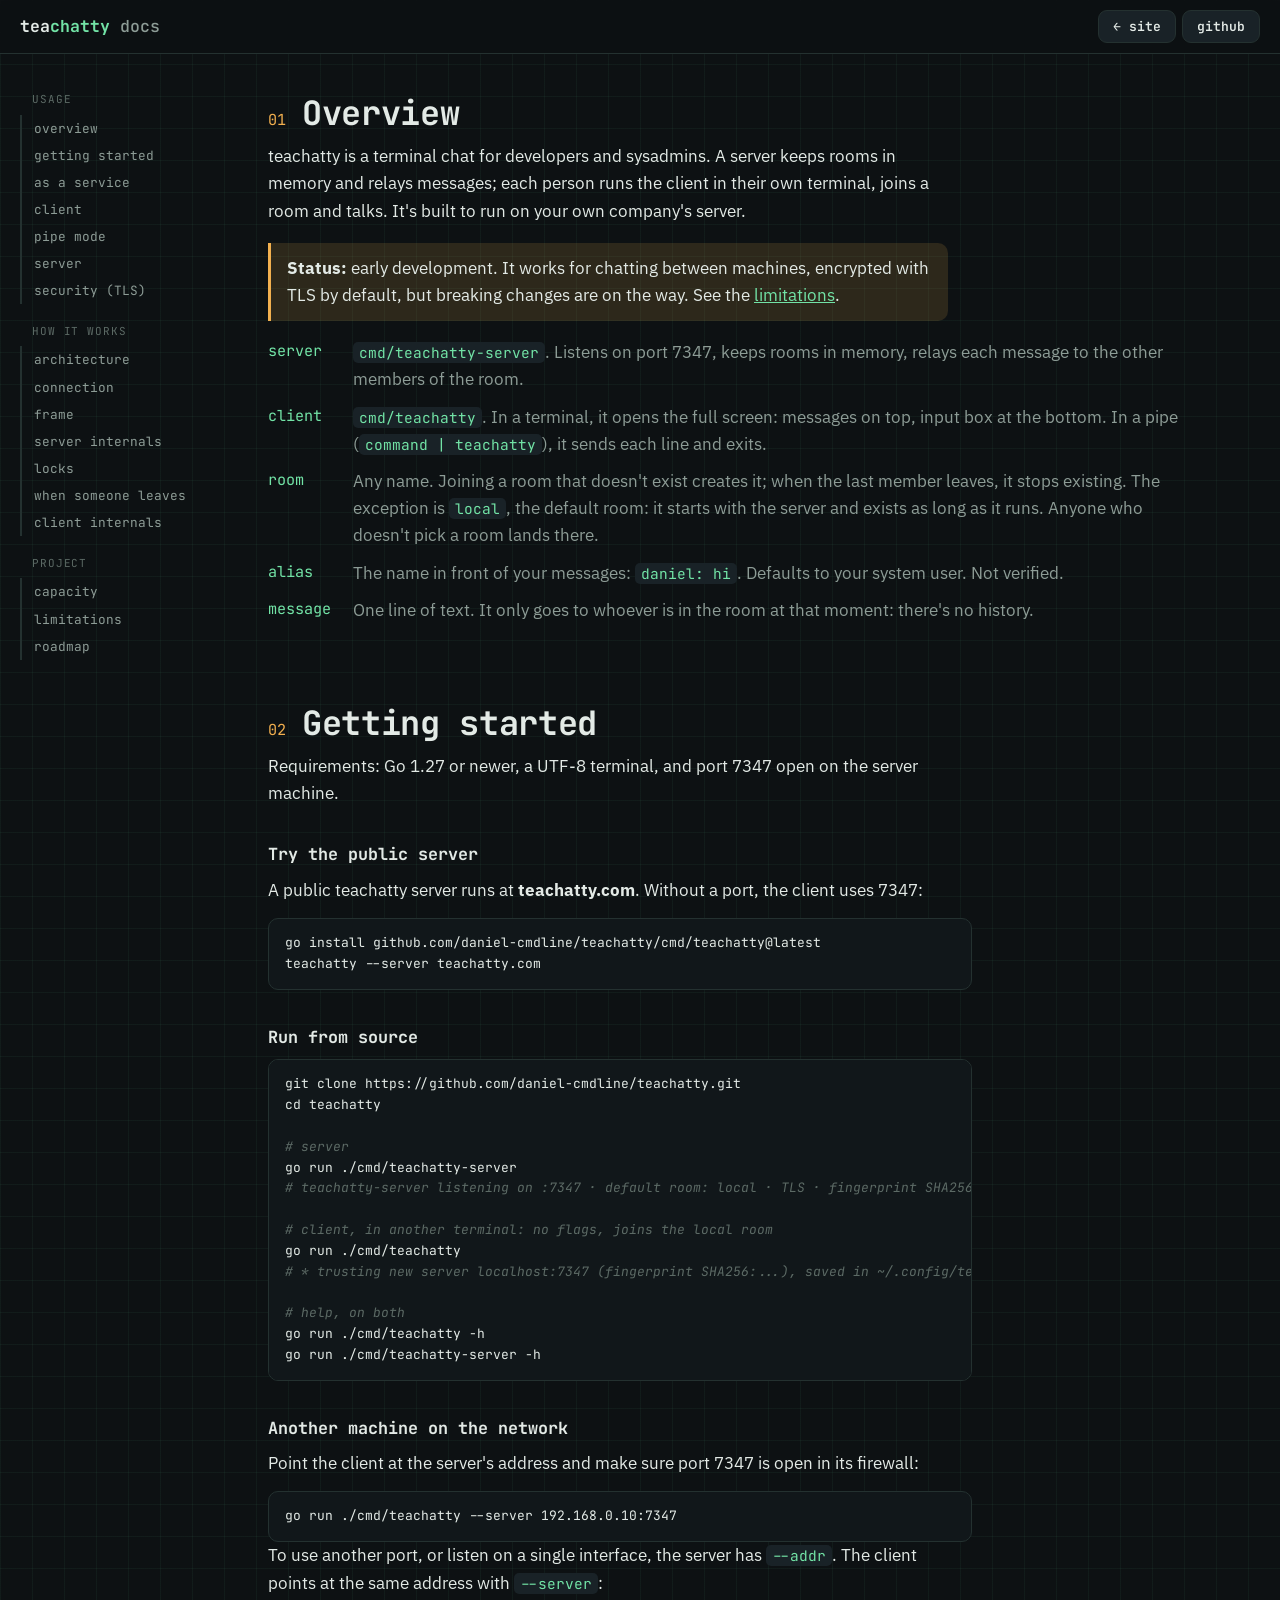
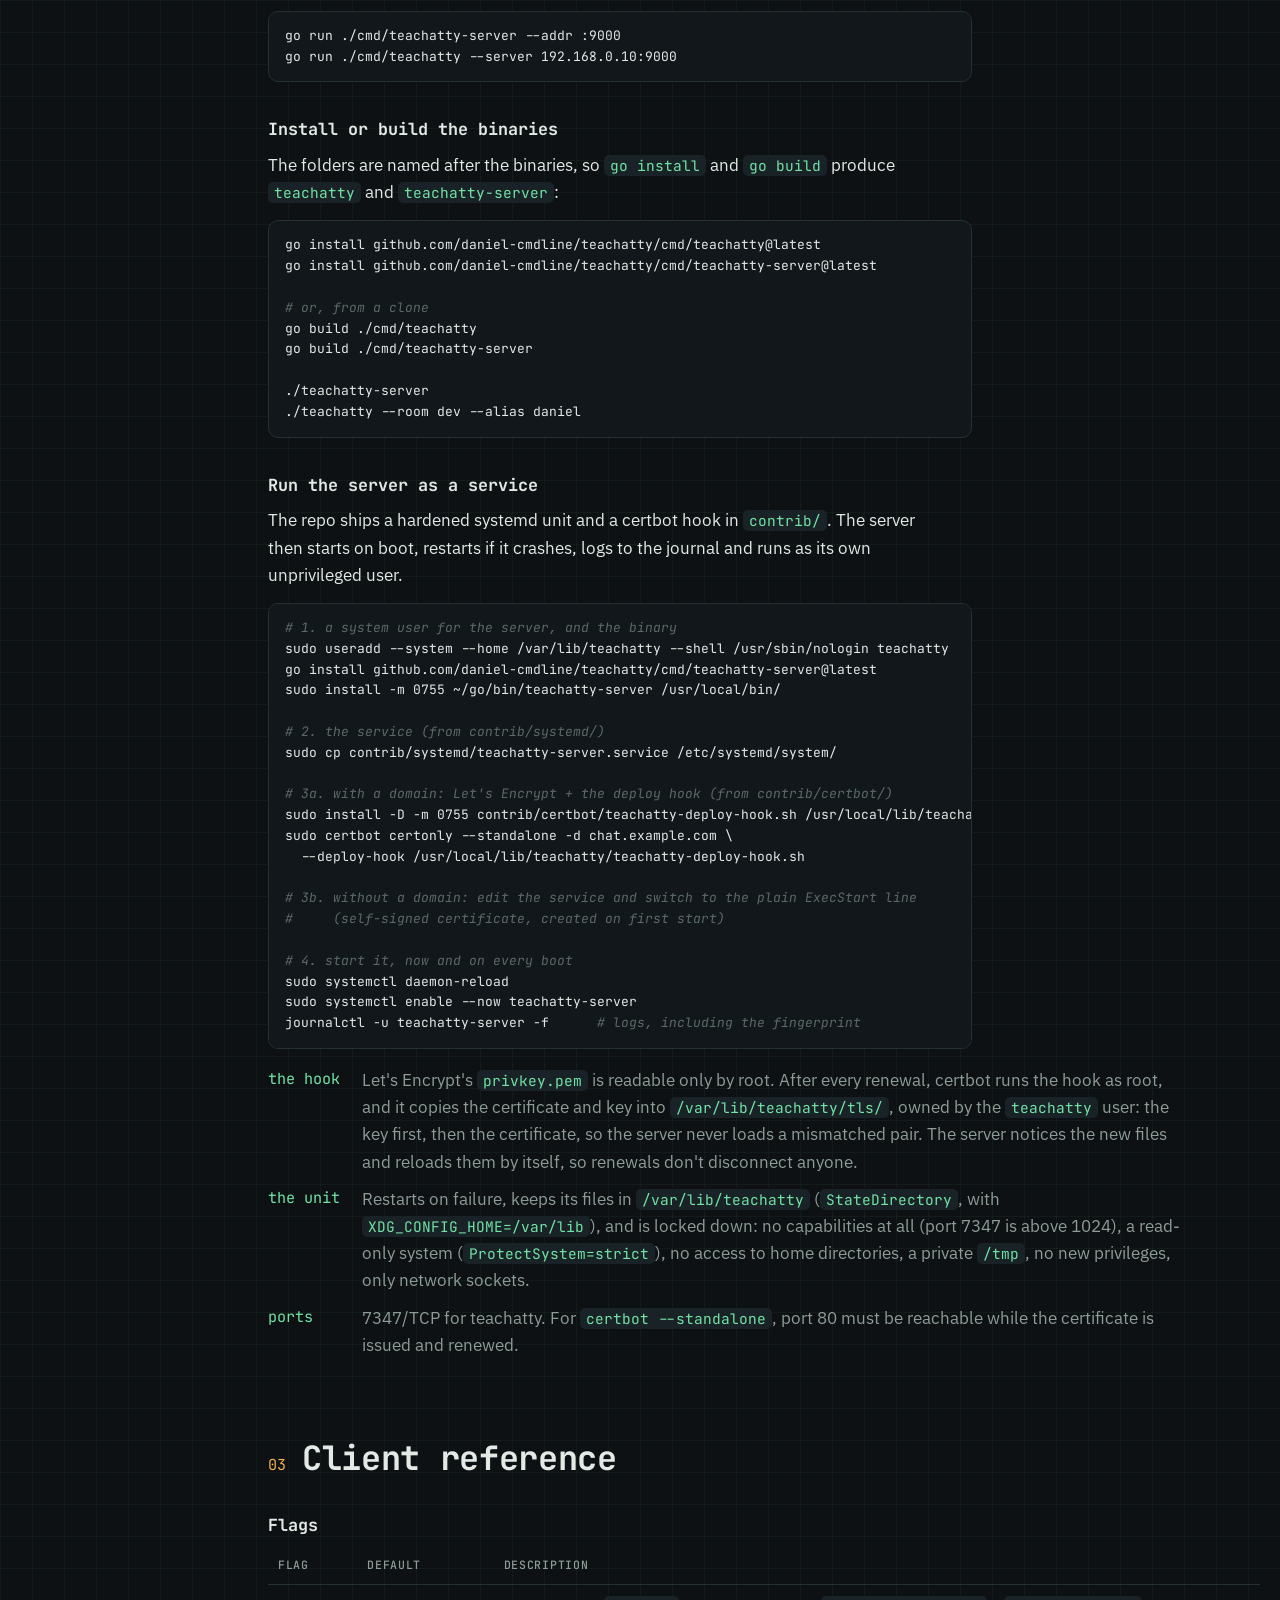
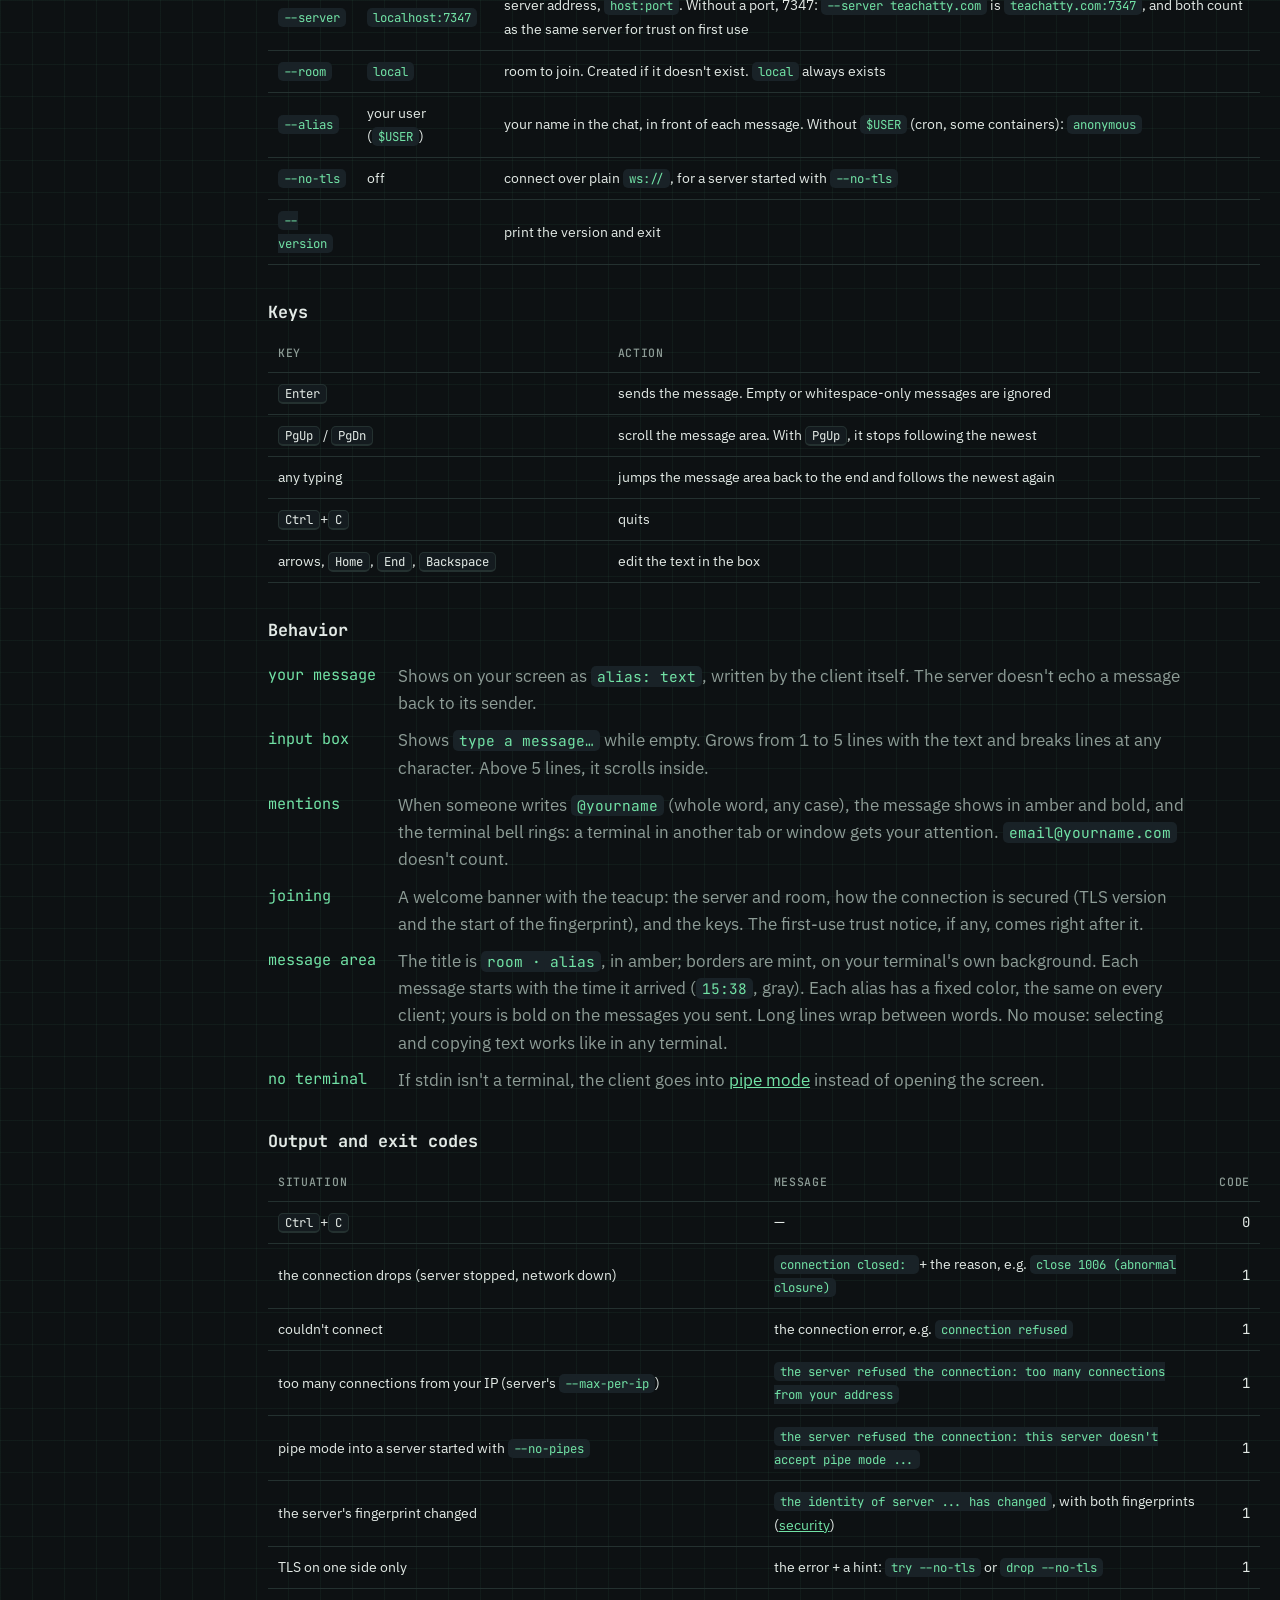
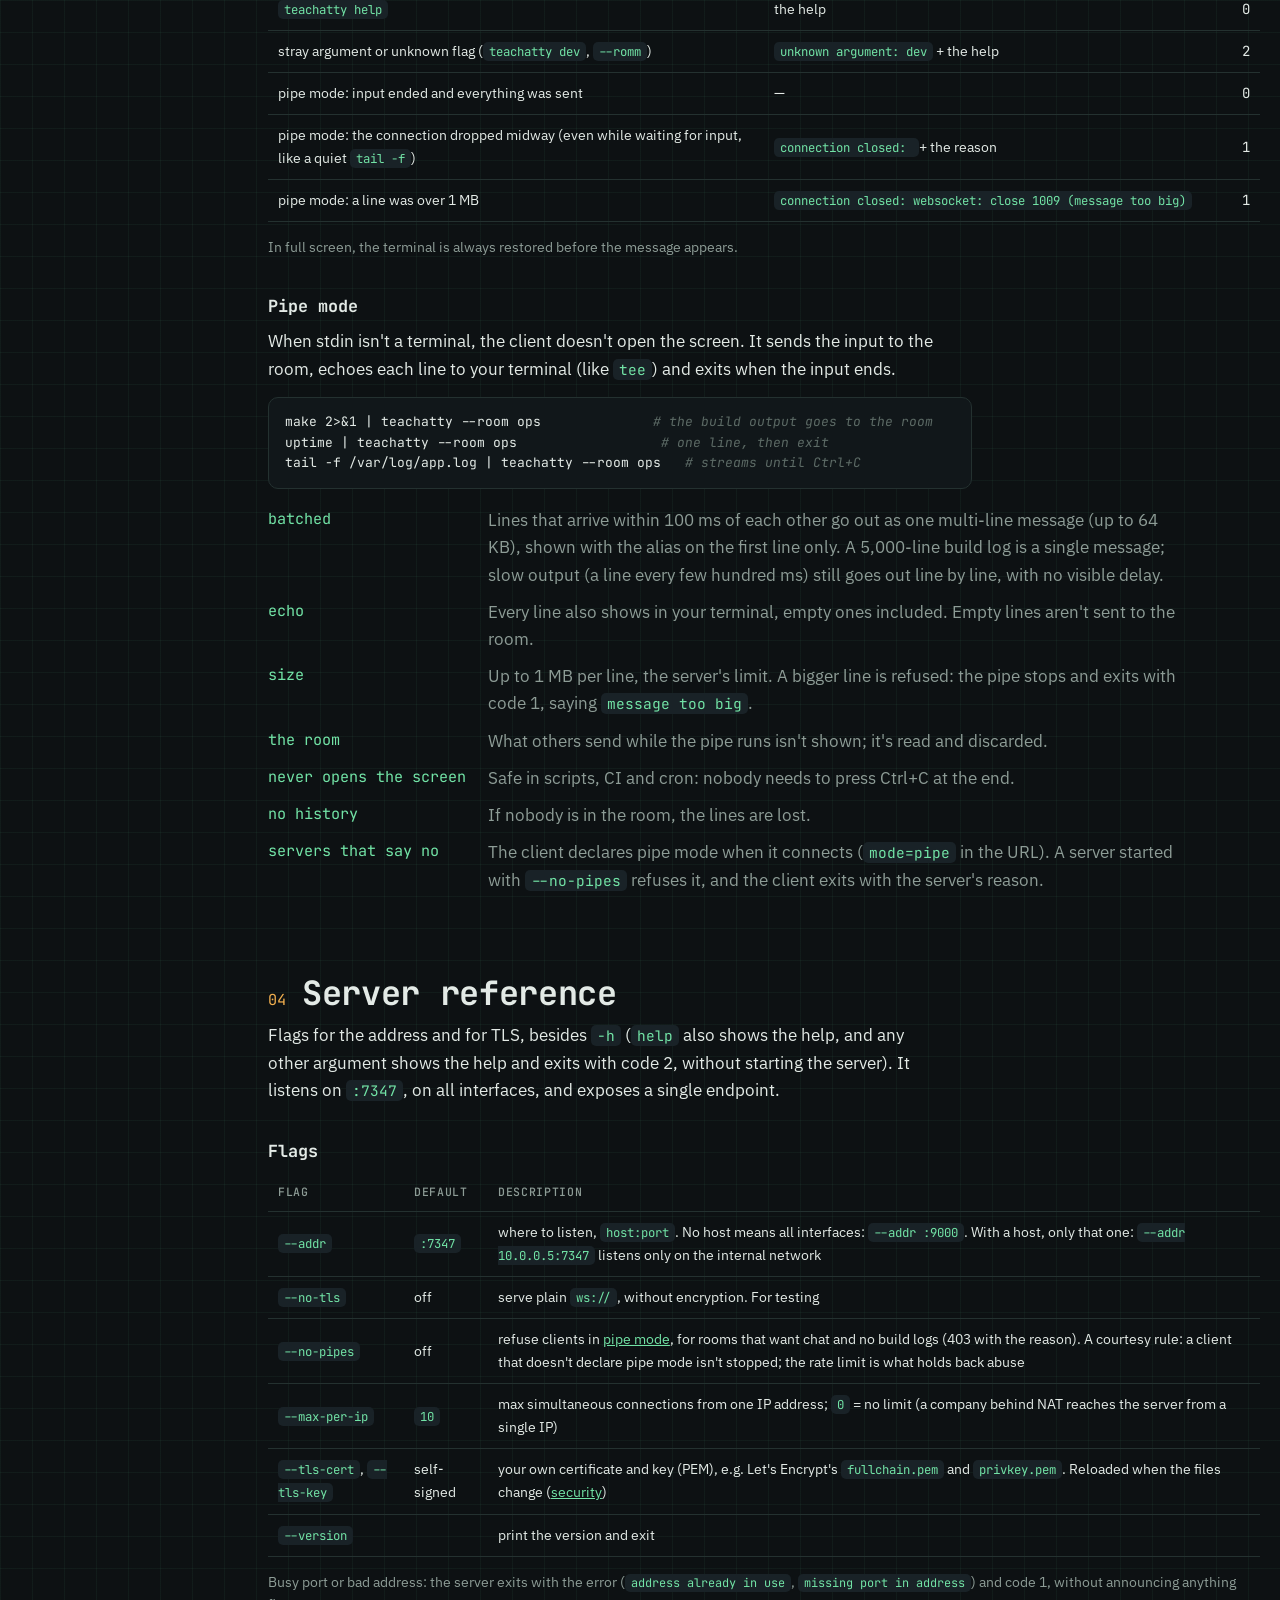
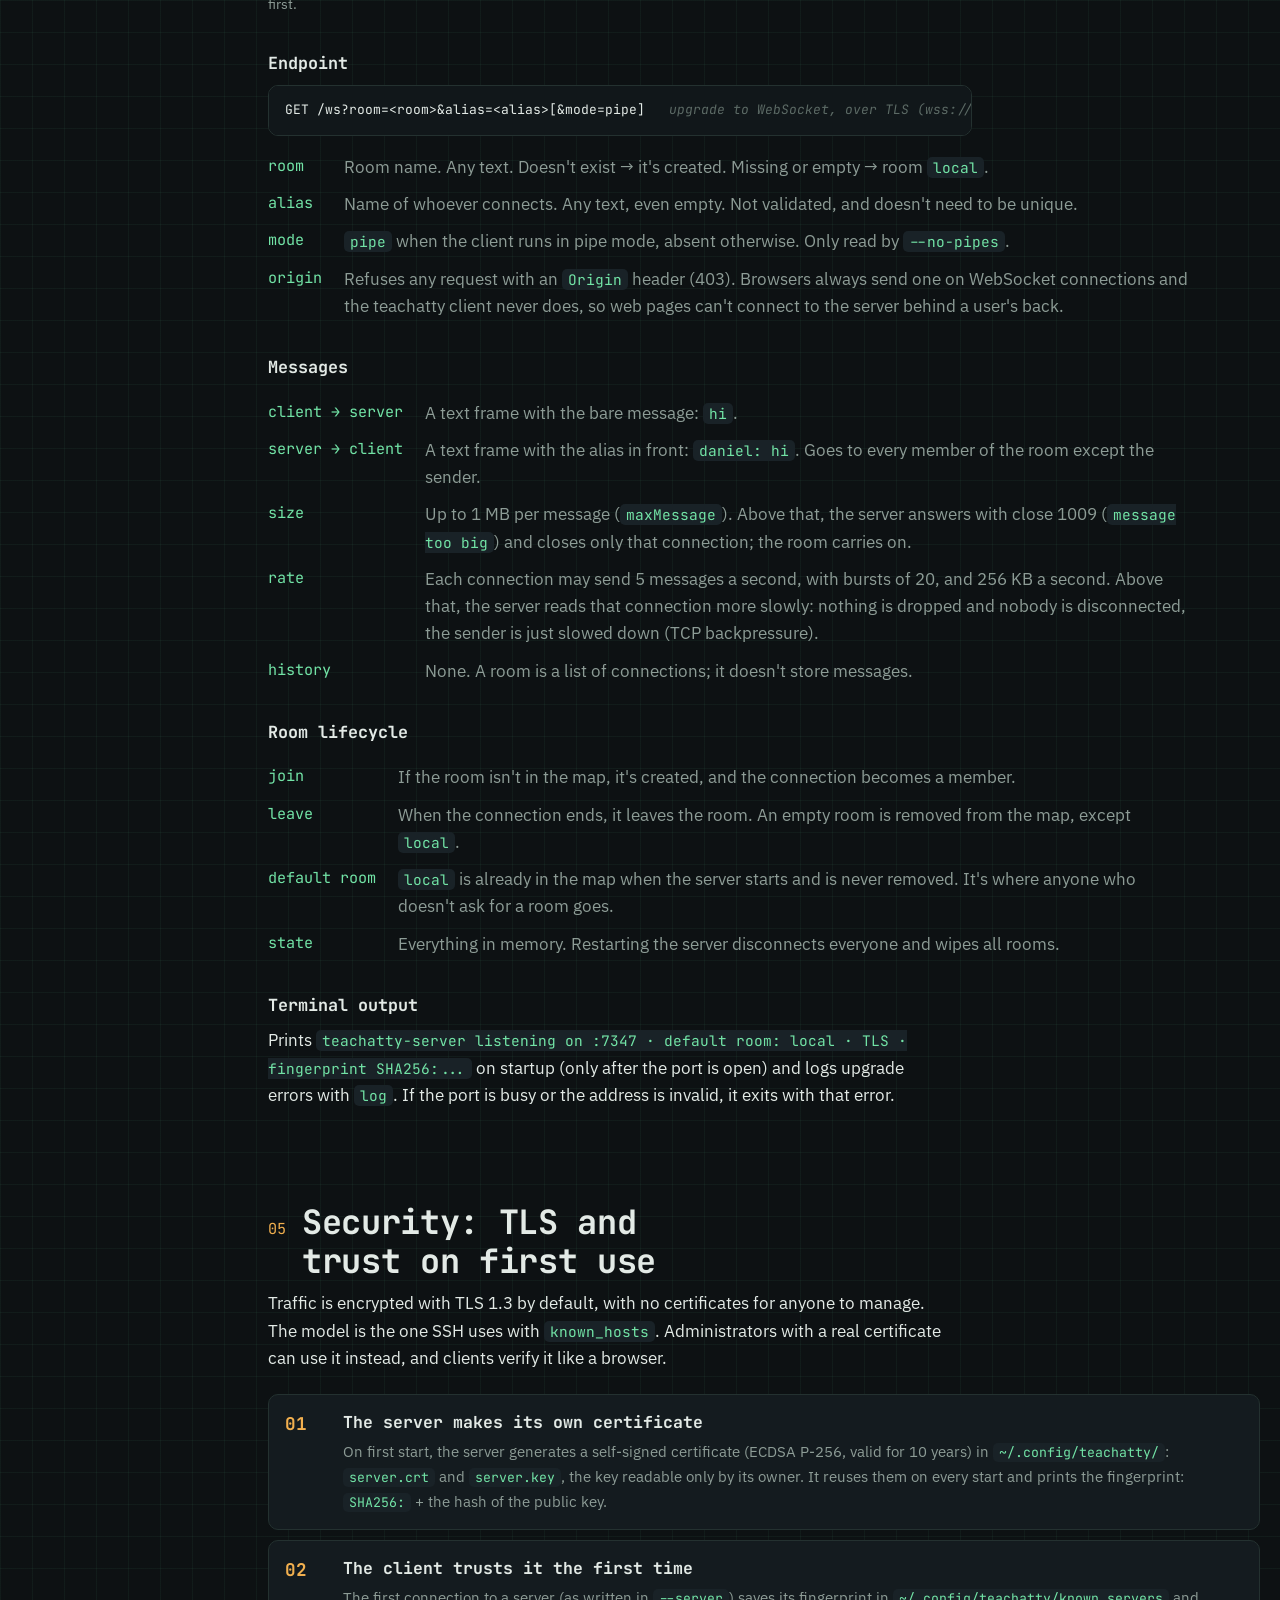
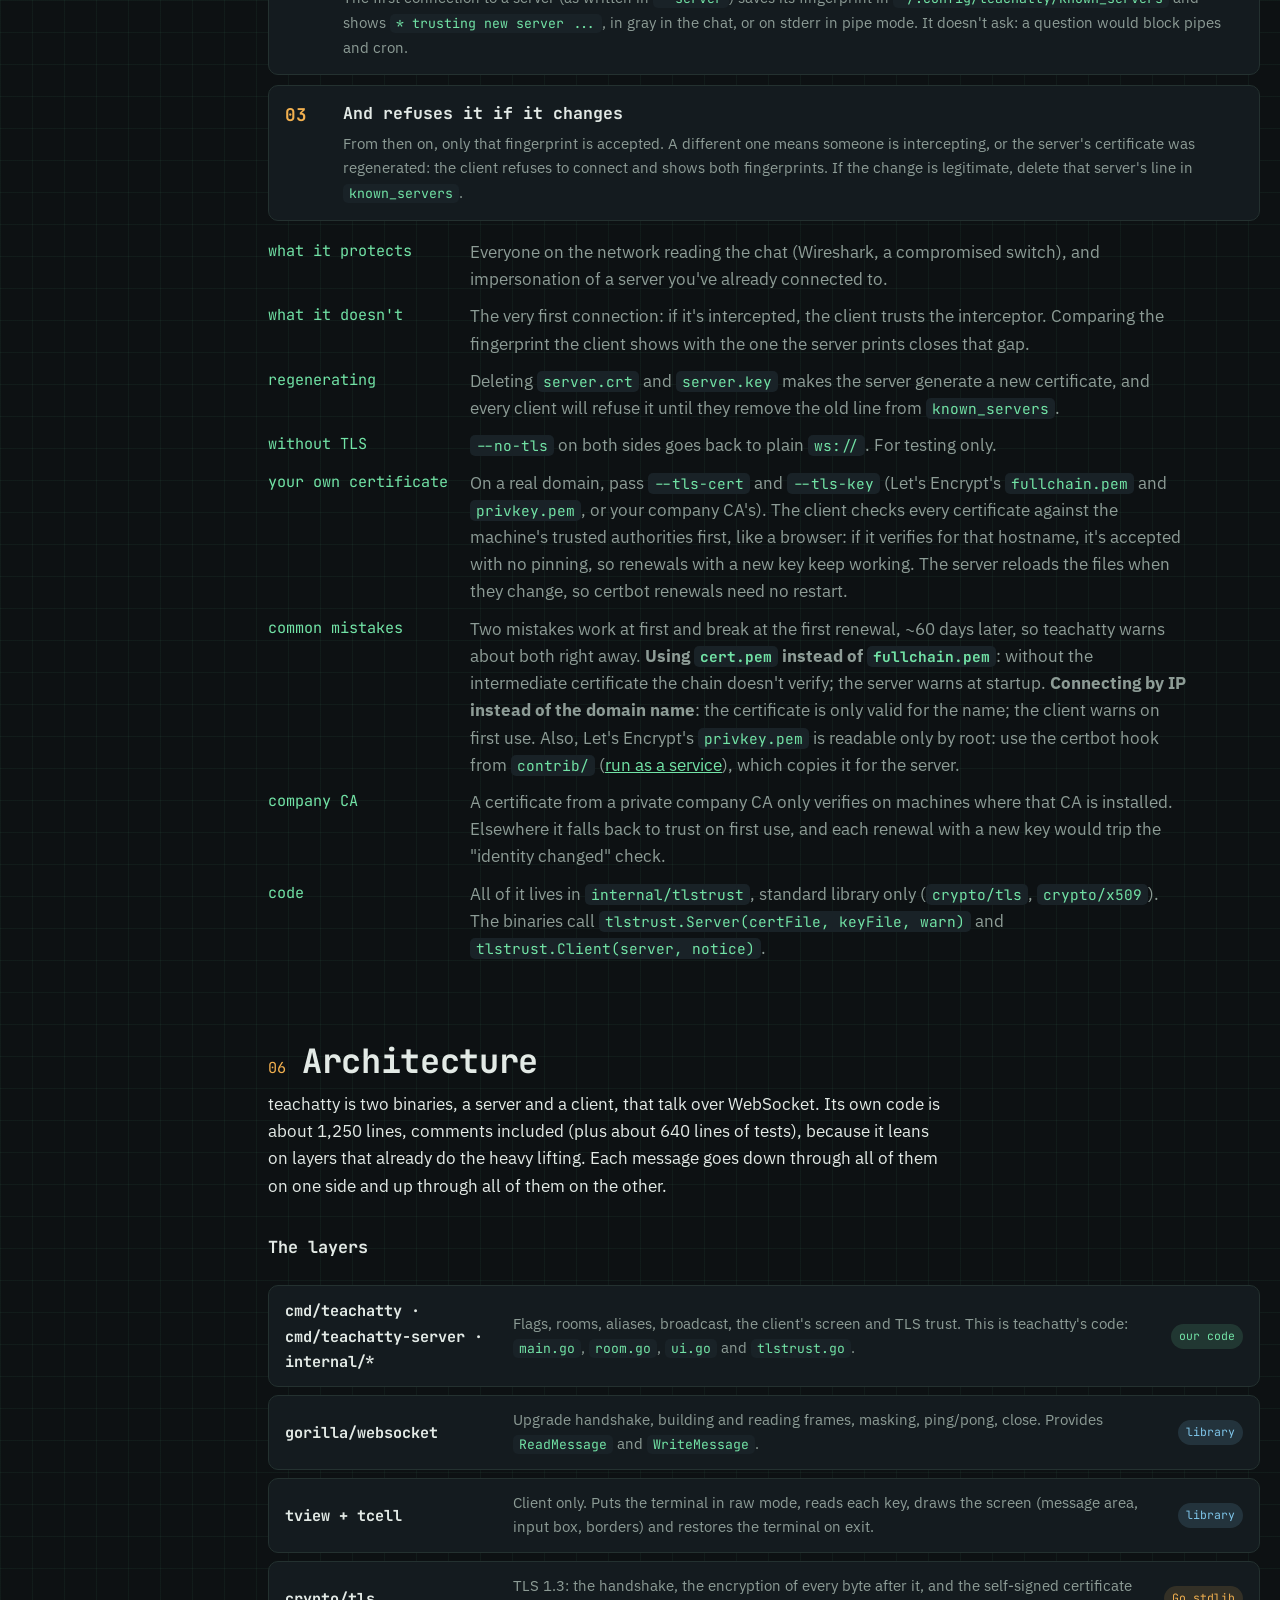
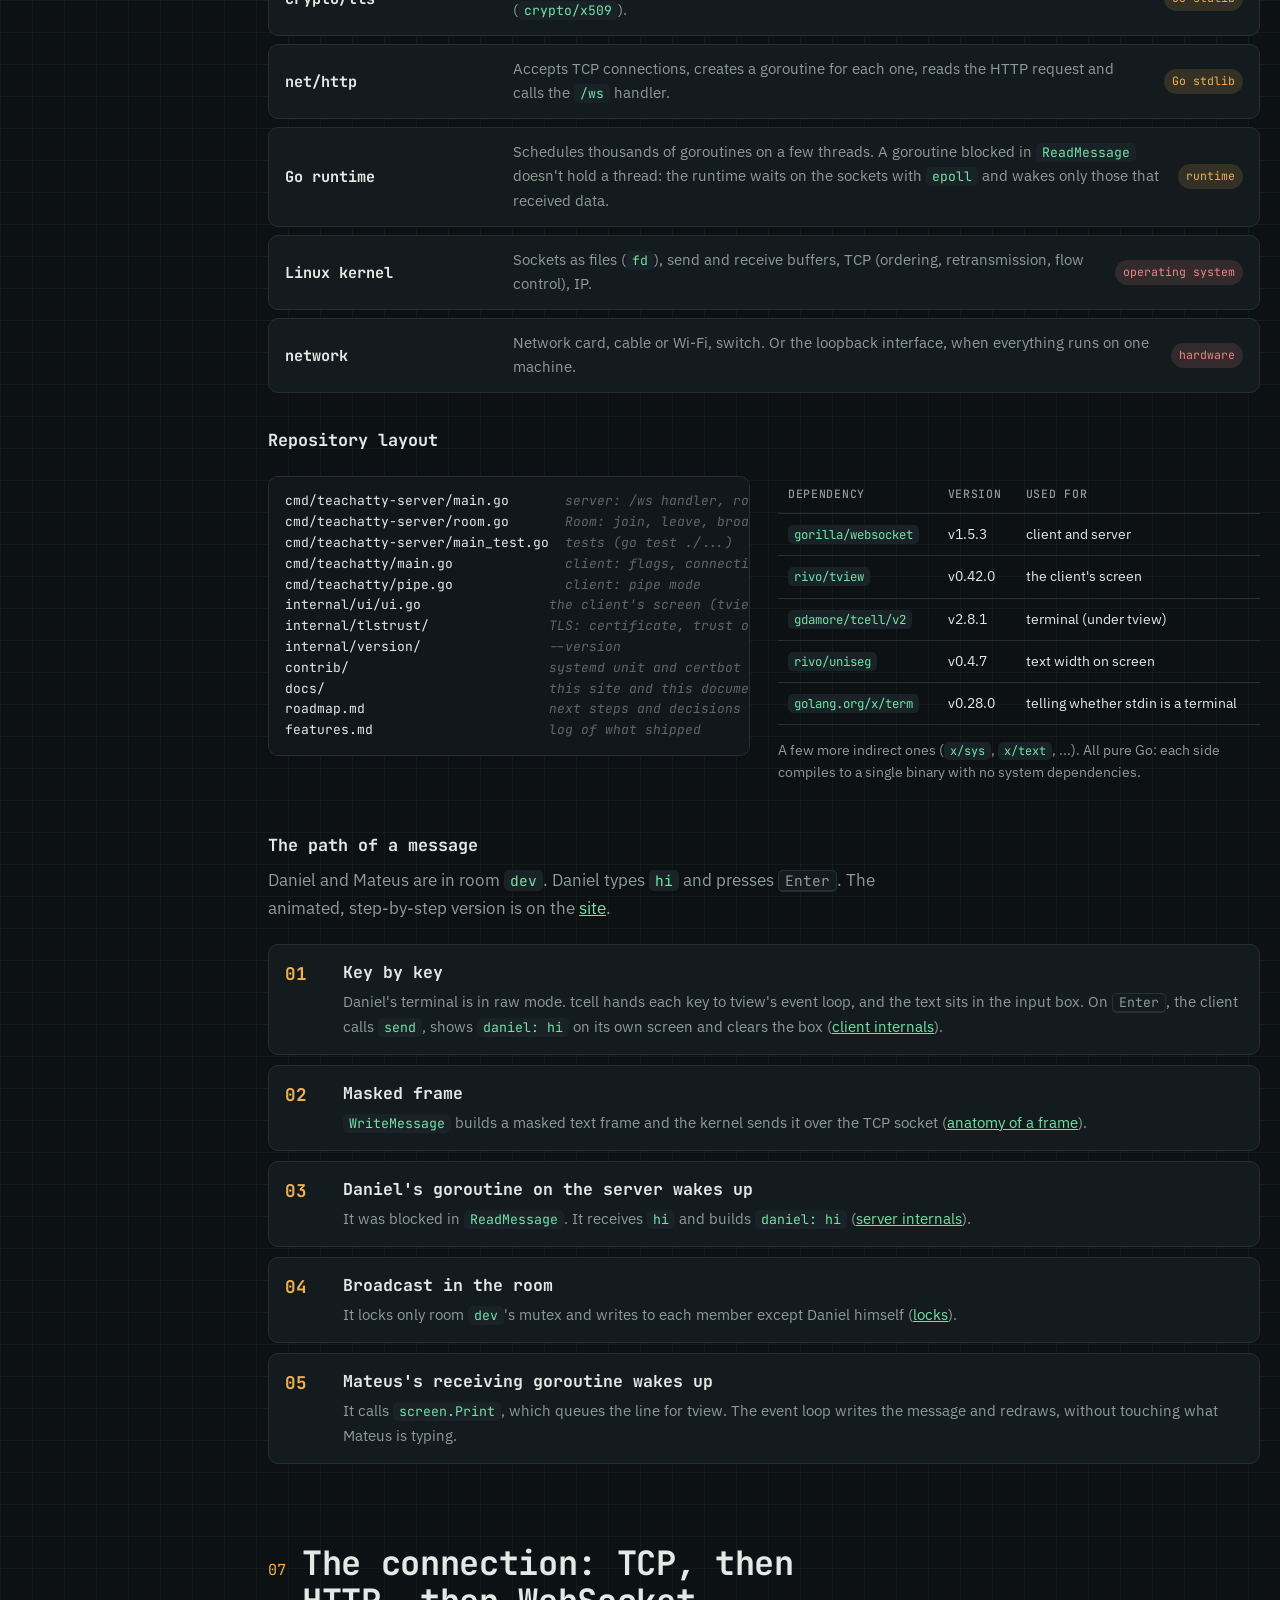
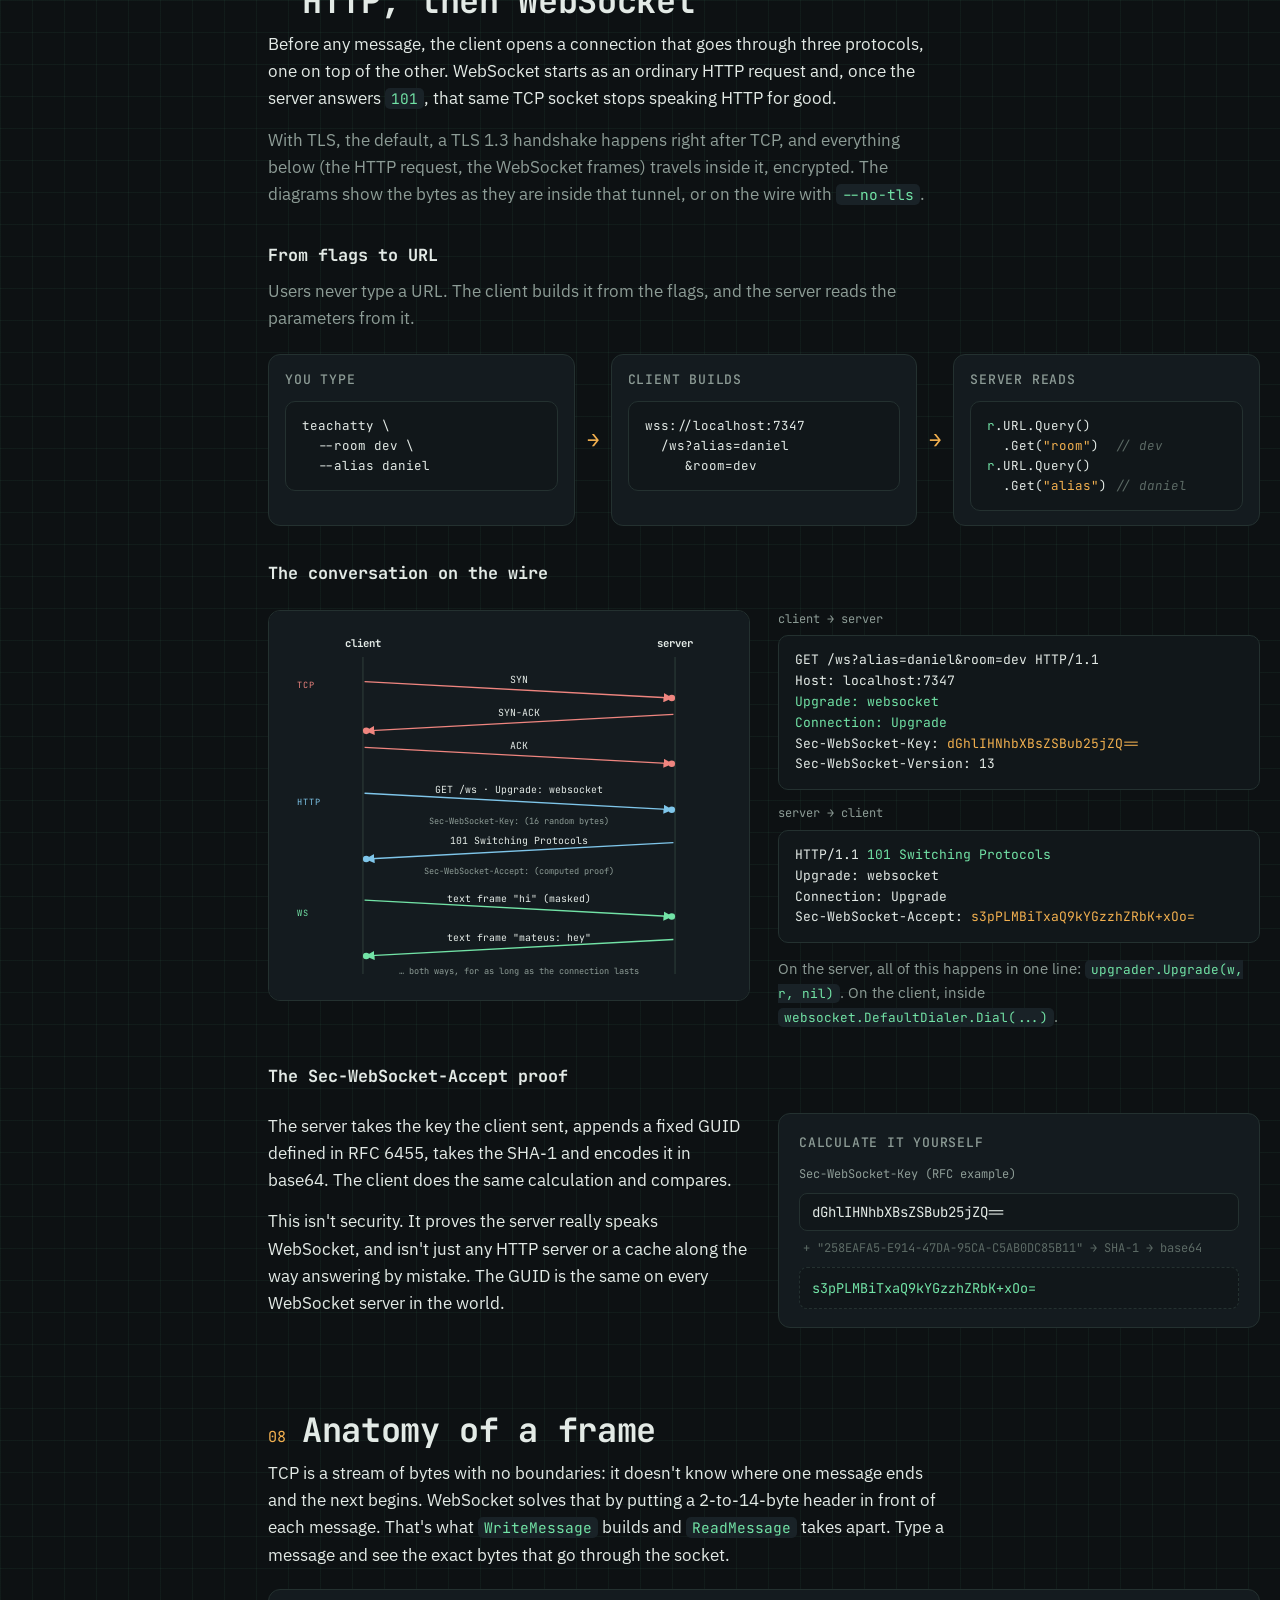
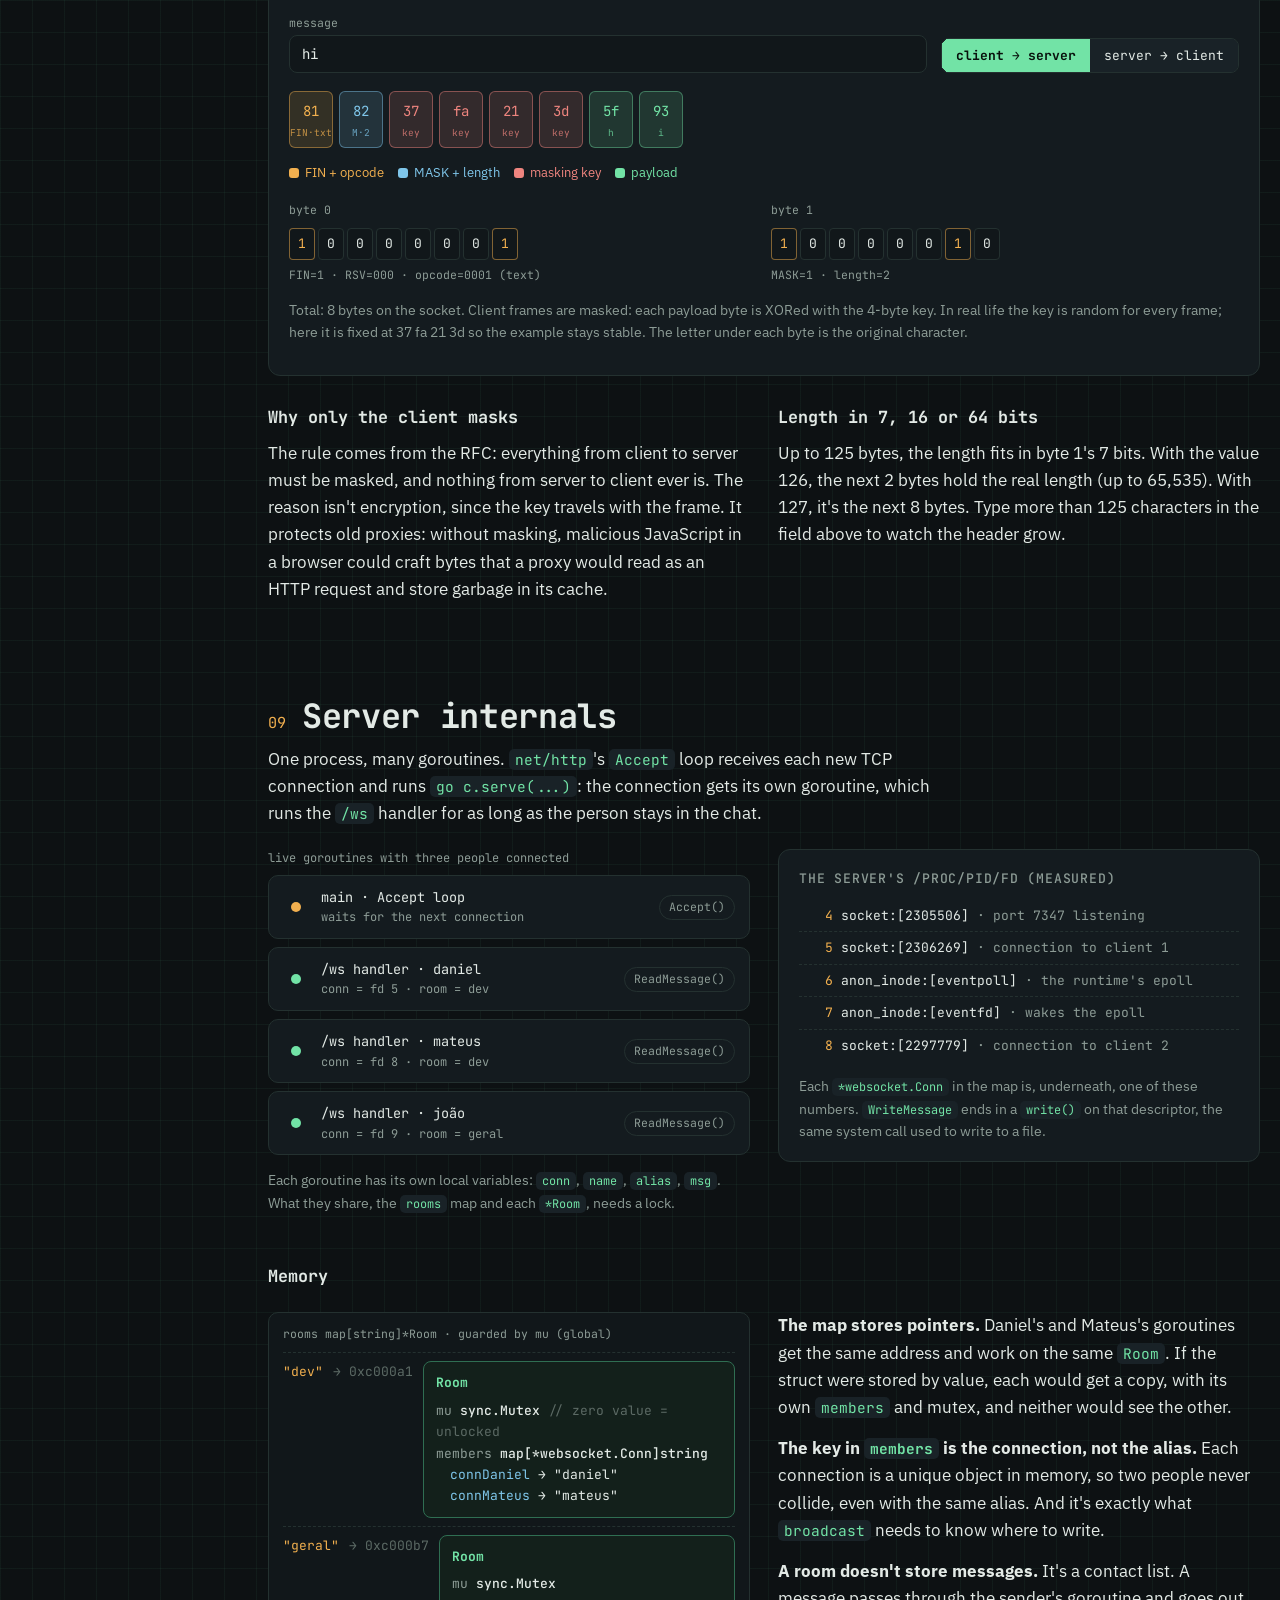
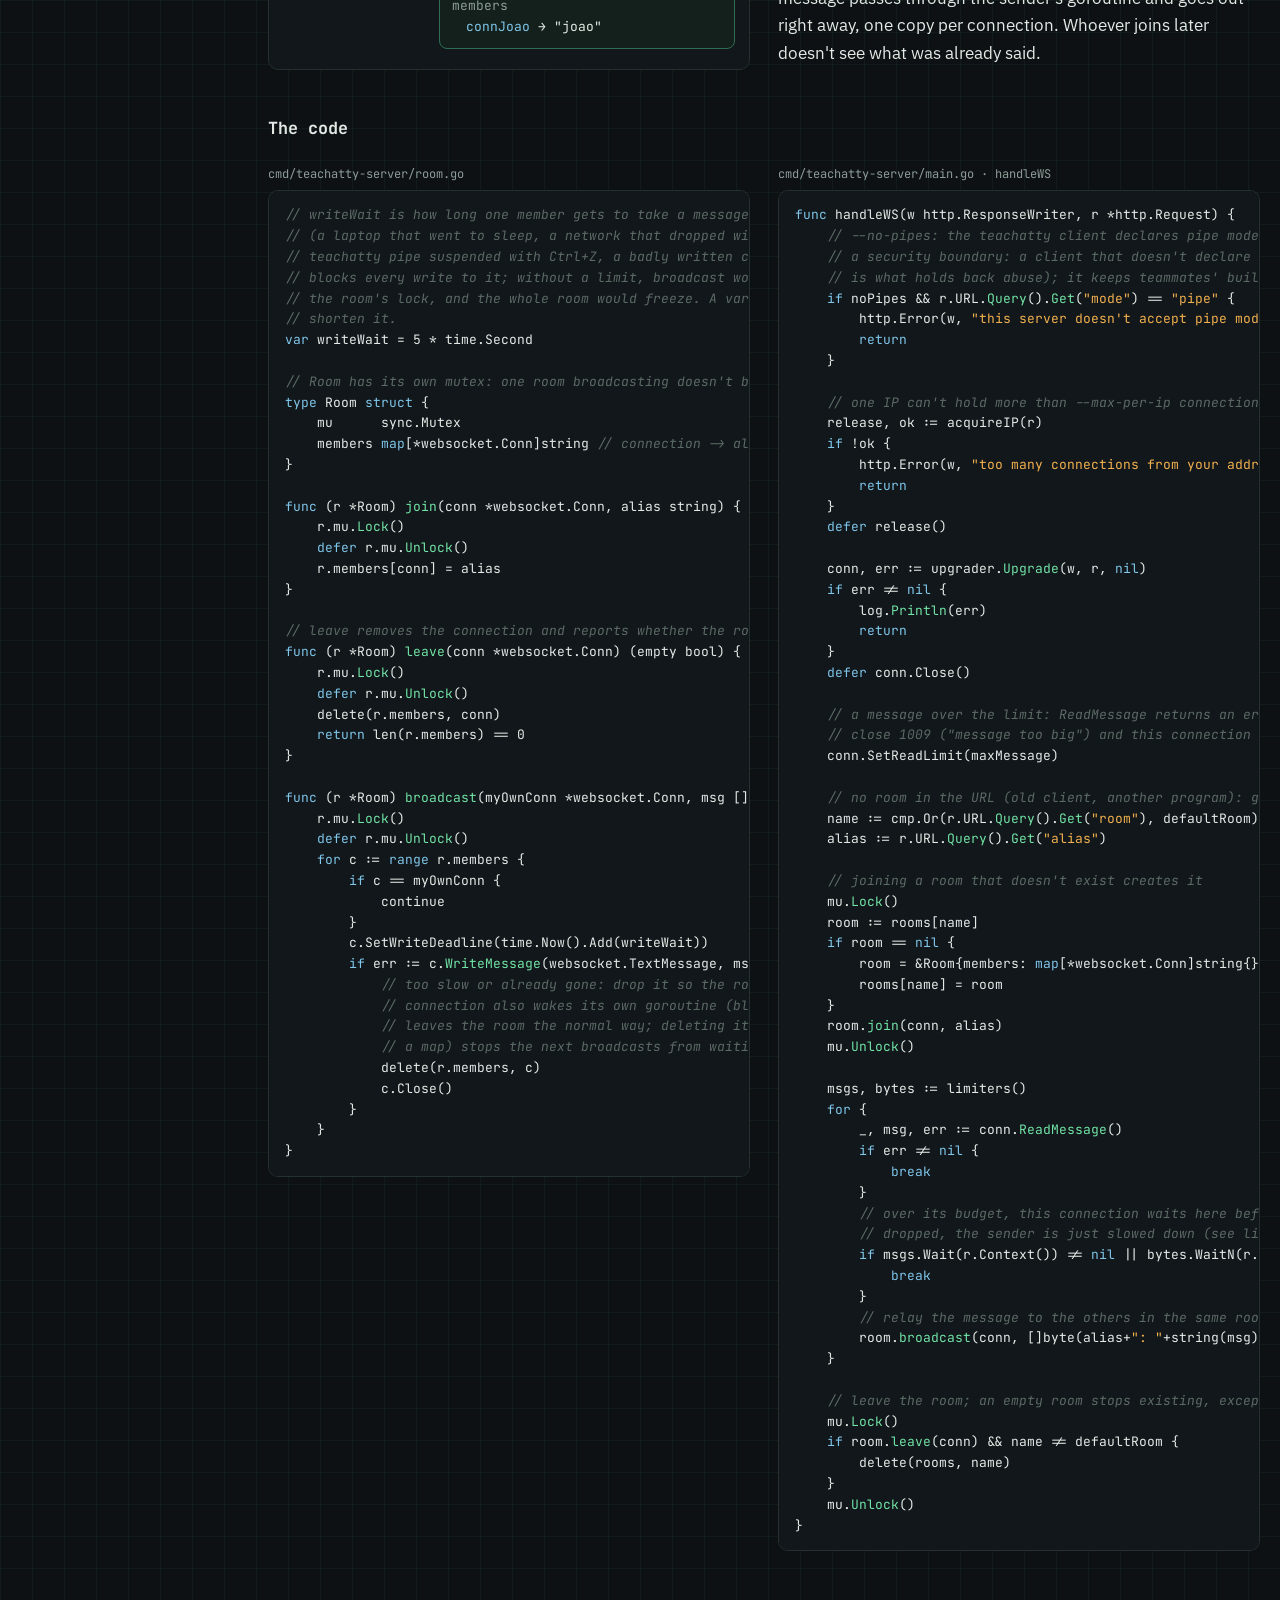
==== commit c37115ae: "Rename the repository and Go module to teachatty The GitHub repository is now daniel-cmdline/teachat" ====
--- a/docs/docs.html
+++ b/docs/docs.html
@@ -15,7 +15,7 @@
   <div class="wrap" style="max-width:1280px">
     <a class="brand" href="index.html">tea<b>chatty</b> <span style="color:var(--muted);font-weight:500">docs</span></a>
     <a class="btn" href="index.html">← site</a>
-    <a class="btn" href="https://github.com/daniel-cmdline/teachat">github</a>
+    <a class="btn" href="https://github.com/daniel-cmdline/teachatty">github</a>
   </div>
 </nav>
 
@@ -65,11 +65,11 @@
   </div>
   <h3>Try the public server</h3>
   <p class="read">A public teachatty server runs at <b>teachatty.com</b>. Without a port, the client uses 7347:</p>
-  <pre style="max-width:88ch">go install github.com/daniel-cmdline/teachat/cmd/teachatty@latest
+  <pre style="max-width:88ch">go install github.com/daniel-cmdline/teachatty/cmd/teachatty@latest
 teachatty --server teachatty.com</pre>
   <h3>Run from source</h3>
-  <pre style="max-width:88ch">git clone https://github.com/daniel-cmdline/teachat.git
-cd teachat
+  <pre style="max-width:88ch">git clone https://github.com/daniel-cmdline/teachatty.git
+cd teachatty
 
 <span class="c"># server</span>
 go run ./cmd/teachatty-server
@@ -90,8 +90,8 @@
 go run ./cmd/teachatty --server 192.168.0.10:9000</pre>
   <h3>Install or build the binaries</h3>
   <p class="read">The folders are named after the binaries, so <code>go install</code> and <code>go build</code> produce <code>teachatty</code> and <code>teachatty-server</code>:</p>
-  <pre style="max-width:88ch">go install github.com/daniel-cmdline/teachat/cmd/teachatty@latest
-go install github.com/daniel-cmdline/teachat/cmd/teachatty-server@latest
+  <pre style="max-width:88ch">go install github.com/daniel-cmdline/teachatty/cmd/teachatty@latest
+go install github.com/daniel-cmdline/teachatty/cmd/teachatty-server@latest
 
 <span class="c"># or, from a clone</span>
 go build ./cmd/teachatty
@@ -103,7 +103,7 @@
   <p class="read">The repo ships a hardened systemd unit and a certbot hook in <code>contrib/</code>. The server then starts on boot, restarts if it crashes, logs to the journal and runs as its own unprivileged user.</p>
   <pre style="max-width:88ch"><span class="c"># 1. a system user for the server, and the binary</span>
 sudo useradd --system --home /var/lib/teachatty --shell /usr/sbin/nologin teachatty
-go install github.com/daniel-cmdline/teachat/cmd/teachatty-server@latest
+go install github.com/daniel-cmdline/teachatty/cmd/teachatty-server@latest
 sudo install -m 0755 ~/go/bin/teachatty-server /usr/local/bin/
 
 <span class="c"># 2. the service (from contrib/systemd/)</span>
@@ -1293,7 +1293,7 @@
 <section id="roadmap">
   <div class="read">
     <div class="sec-head"><span class="sec-num">15</span><h2>Roadmap</h2></div>
-    <p>In this order, one feature at a time. The full list, with the decisions made and the open questions, is in <a href="https://github.com/daniel-cmdline/teachat/blob/main/roadmap.md">roadmap.md</a>. What has shipped is in <a href="https://github.com/daniel-cmdline/teachat/blob/main/features.md">features.md</a>.</p>
+    <p>In this order, one feature at a time. The full list, with the decisions made and the open questions, is in <a href="https://github.com/daniel-cmdline/teachatty/blob/main/roadmap.md">roadmap.md</a>. What has shipped is in <a href="https://github.com/daniel-cmdline/teachatty/blob/main/features.md">features.md</a>.</p>
   </div>
   <ol class="road">
     <li><div><b>Release v0.1.0</b><p>A git tag and prebuilt binaries for Linux and macOS (amd64 and arm64), plus <code>.deb</code> and <code>.rpm</code> packages, so nobody needs Go installed.</p></div></li>
@@ -1303,7 +1303,7 @@
 </section>
 
 <footer>
-  <span>teachatty · <a href="https://github.com/daniel-cmdline/teachat">github.com/daniel-cmdline/teachat</a></span>
+  <span>teachatty · <a href="https://github.com/daniel-cmdline/teachatty">github.com/daniel-cmdline/teachatty</a></span>
   <span>Go · gorilla/websocket v1.5.3 · tview v0.42.0 · RFC 6455</span>
 </footer>
 </main>
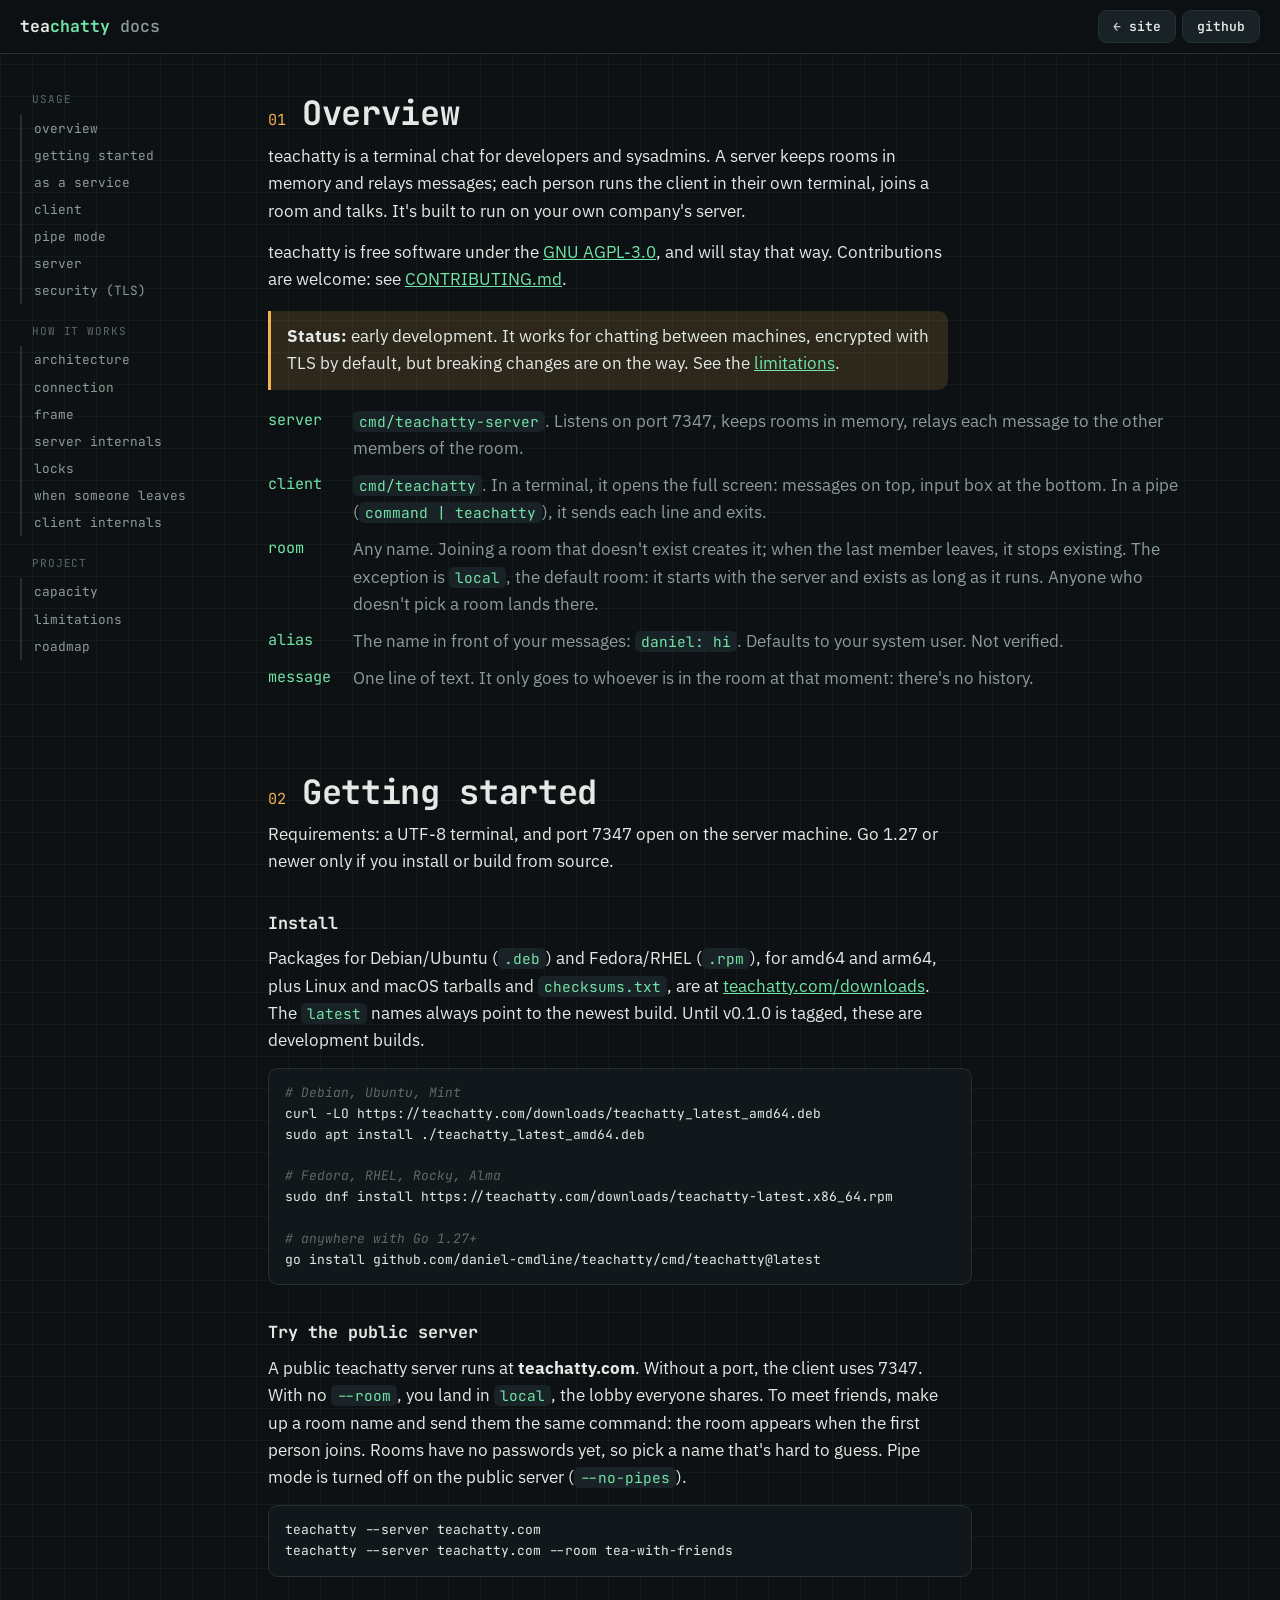
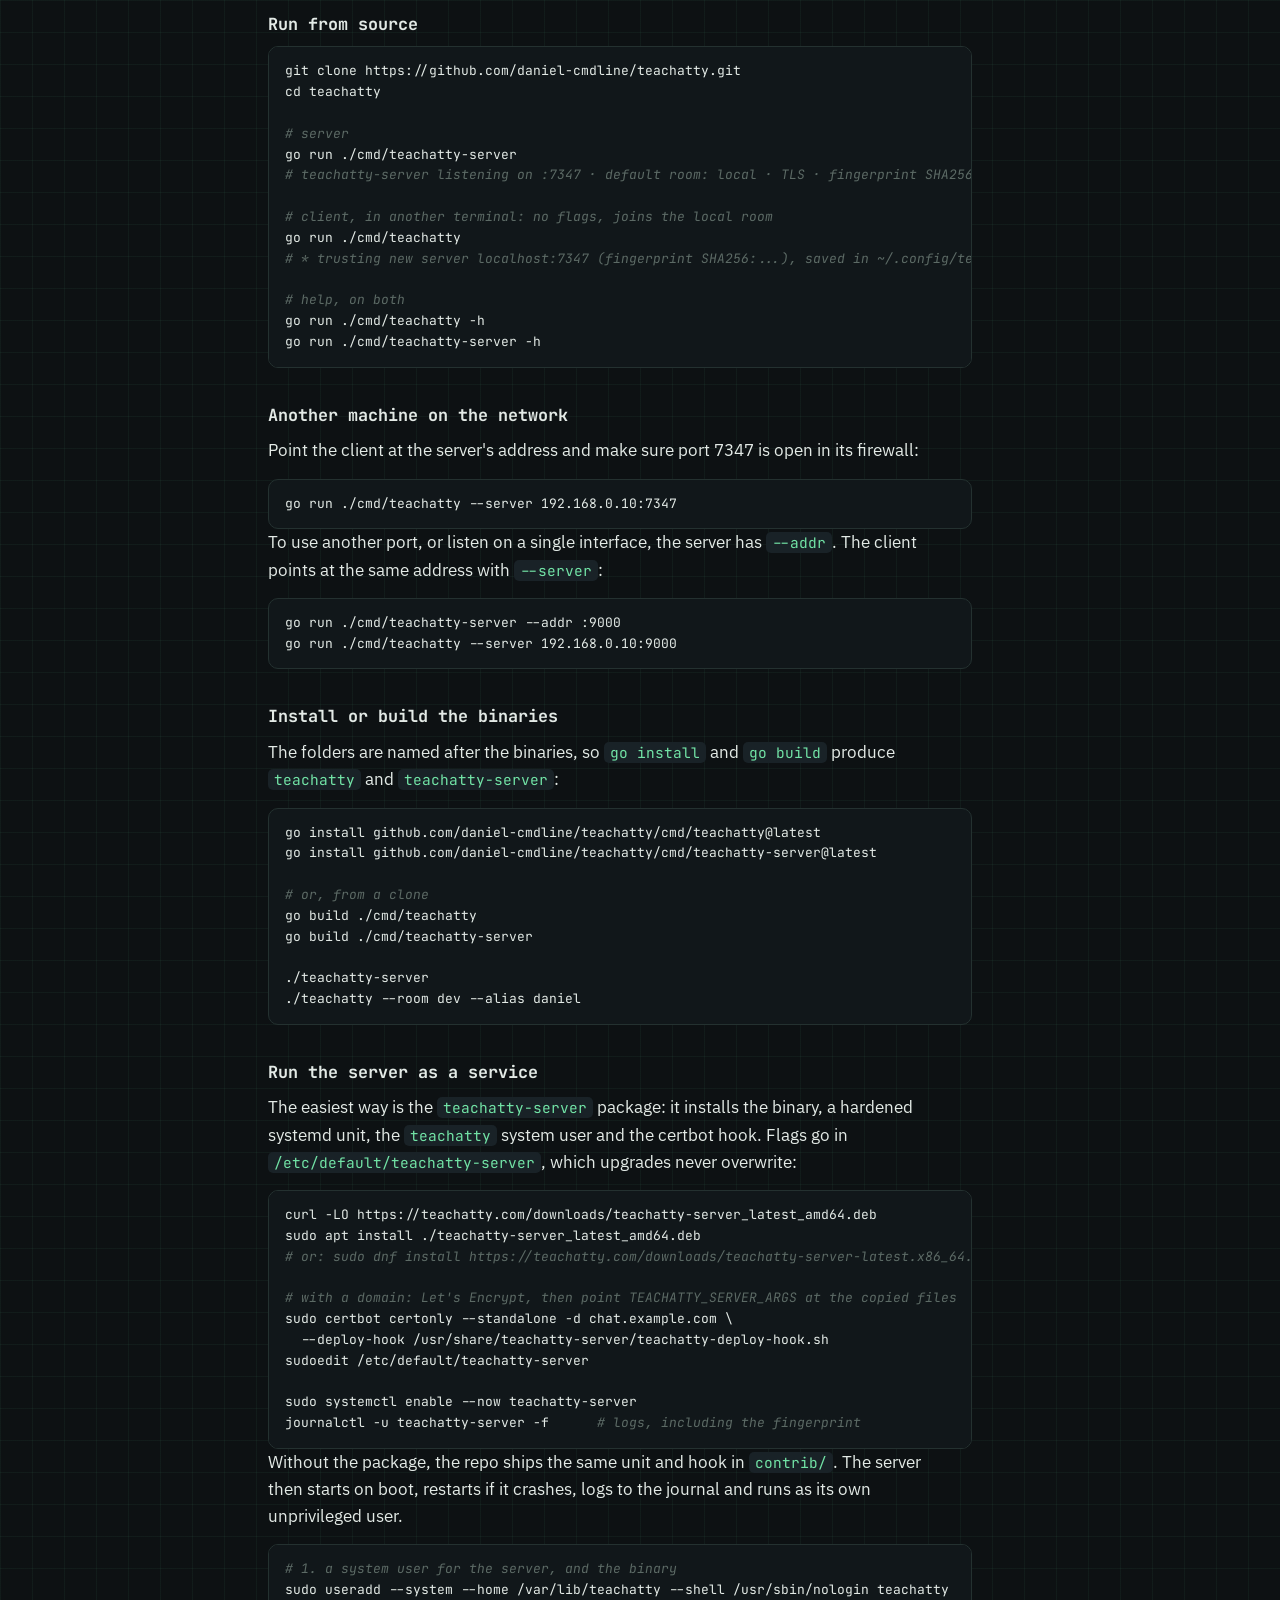
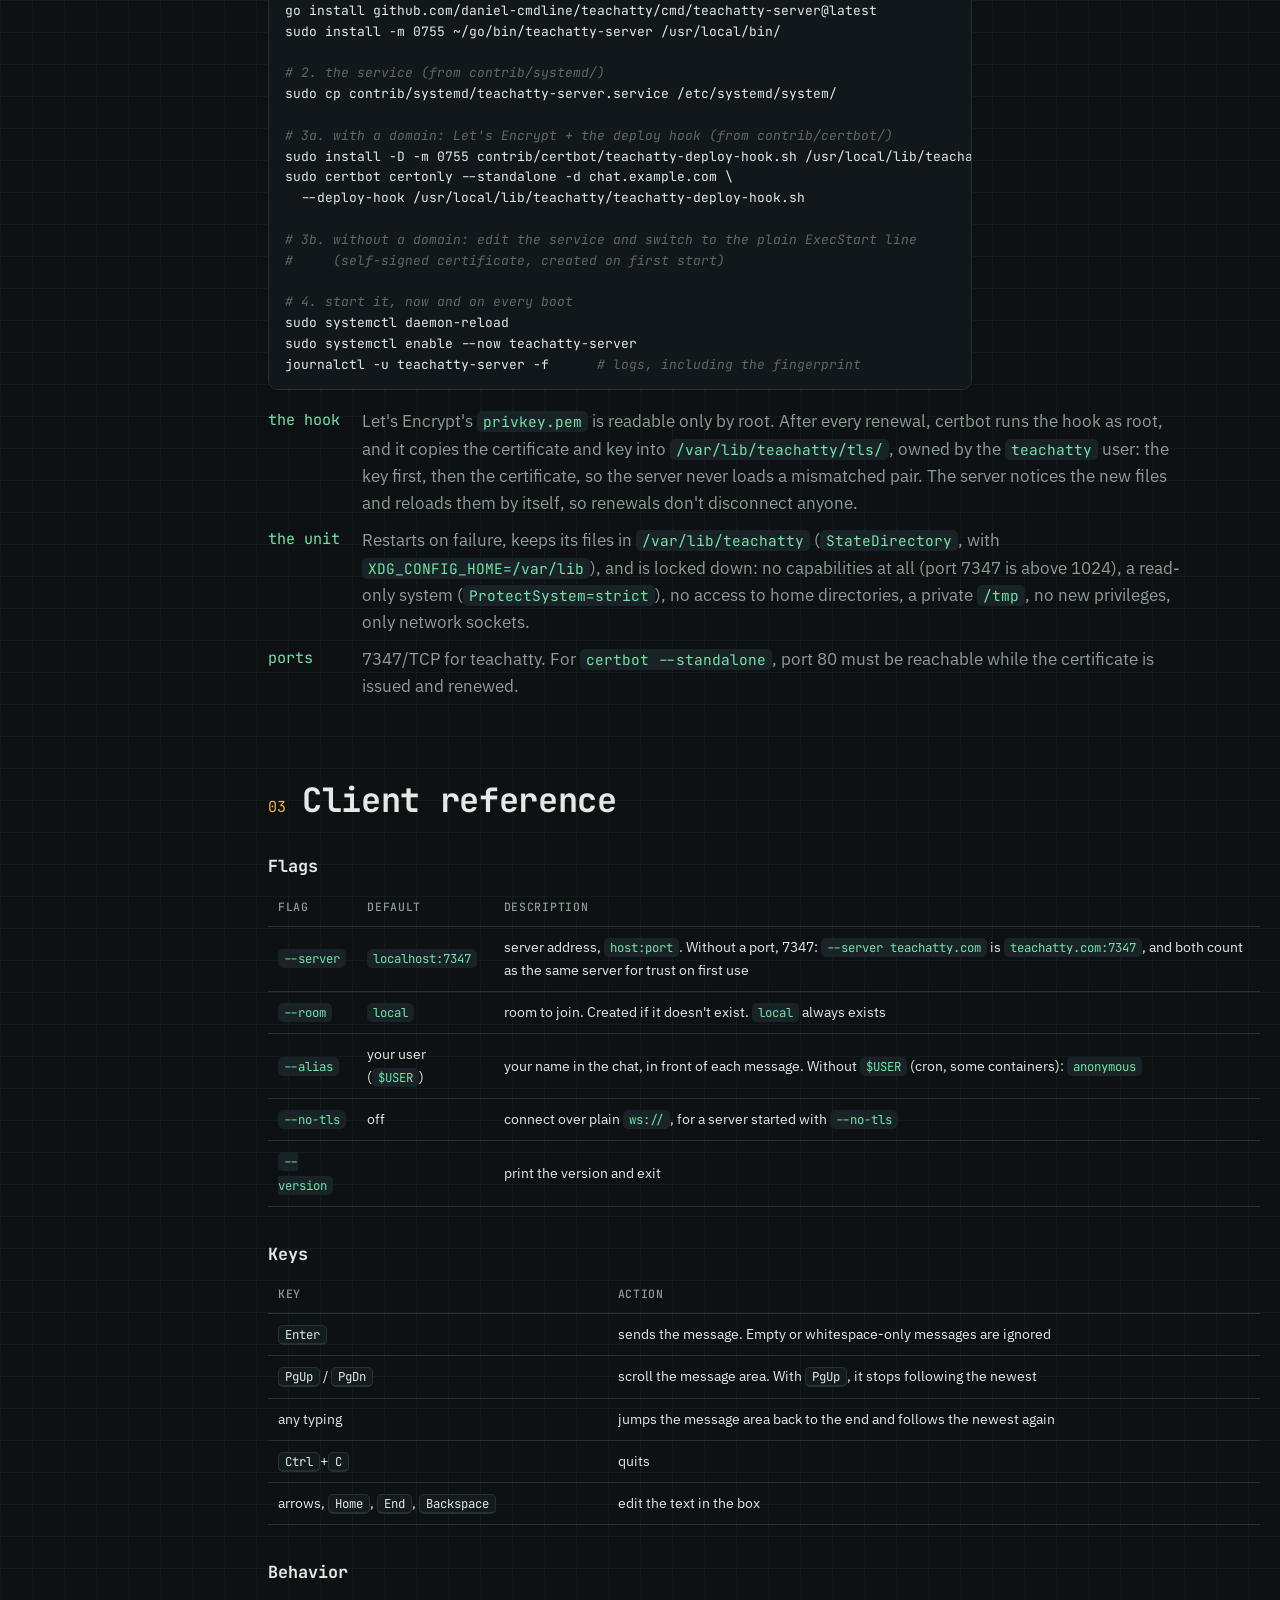
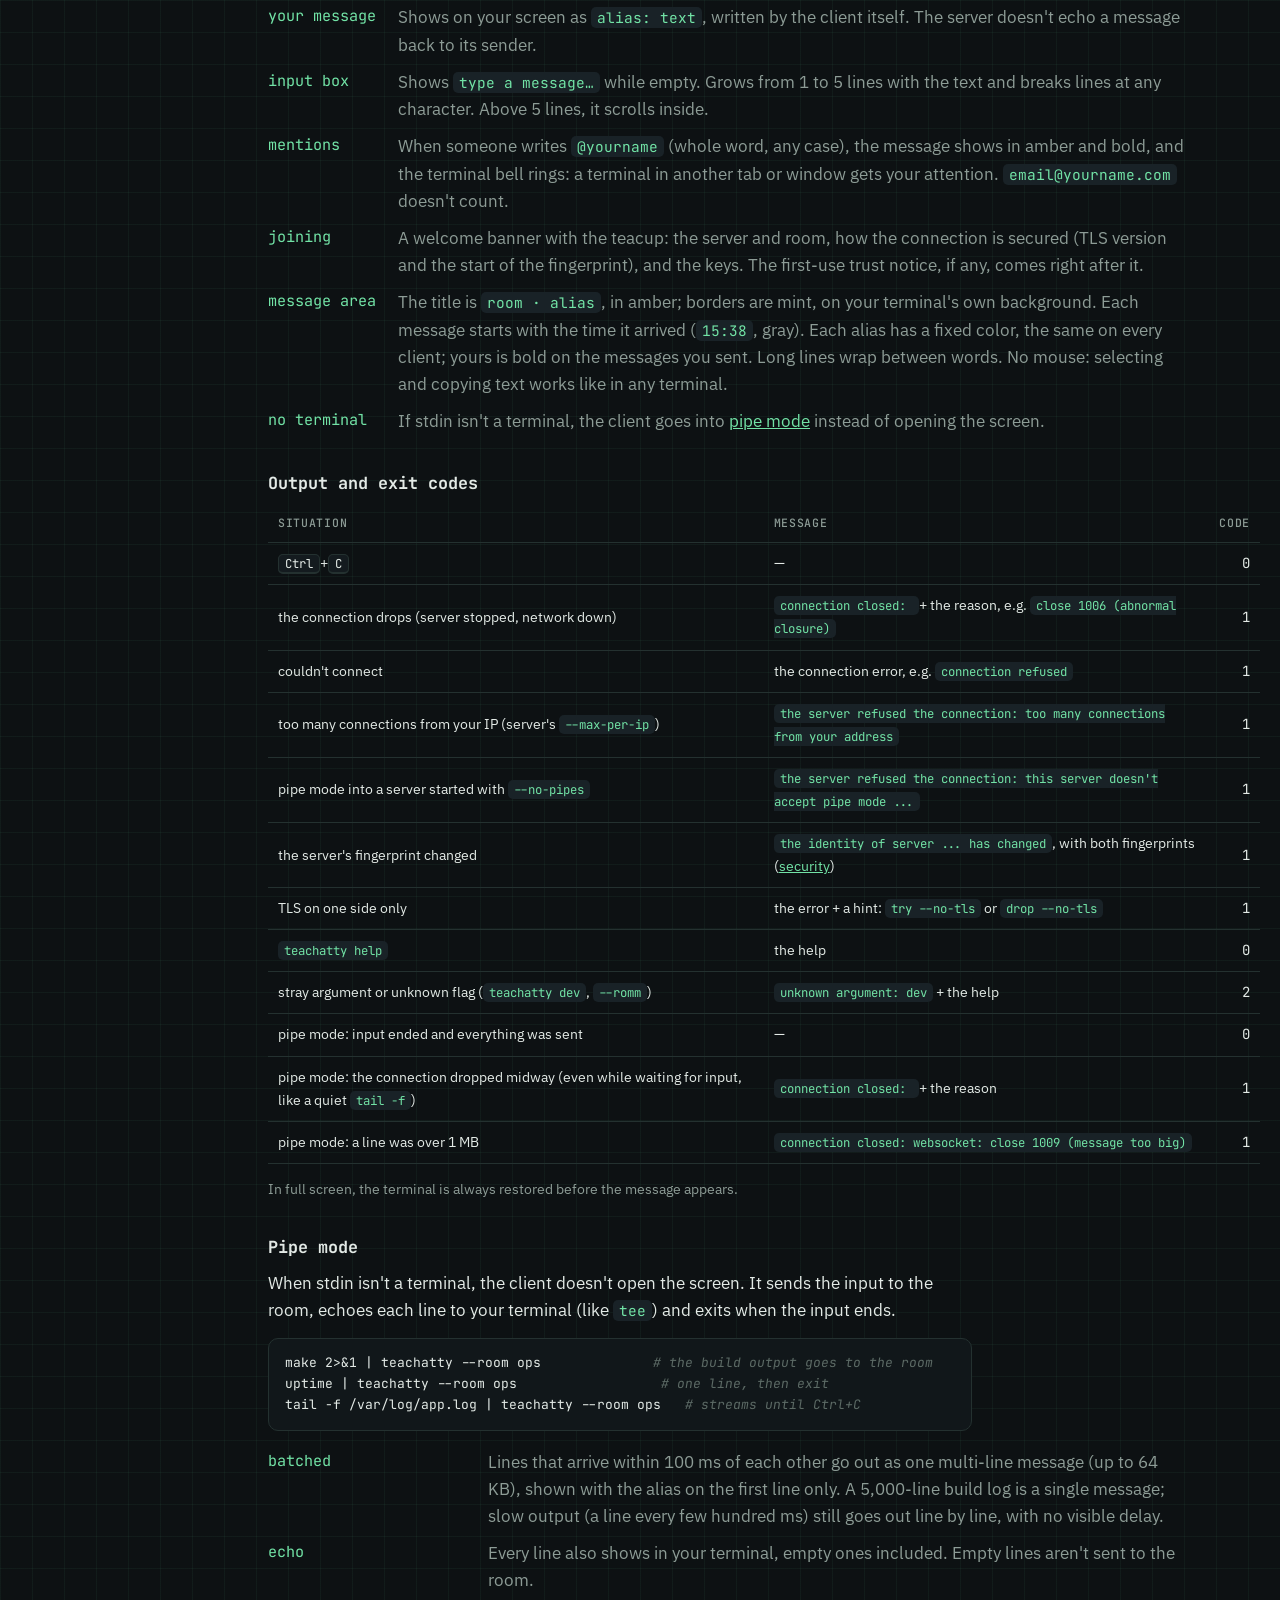
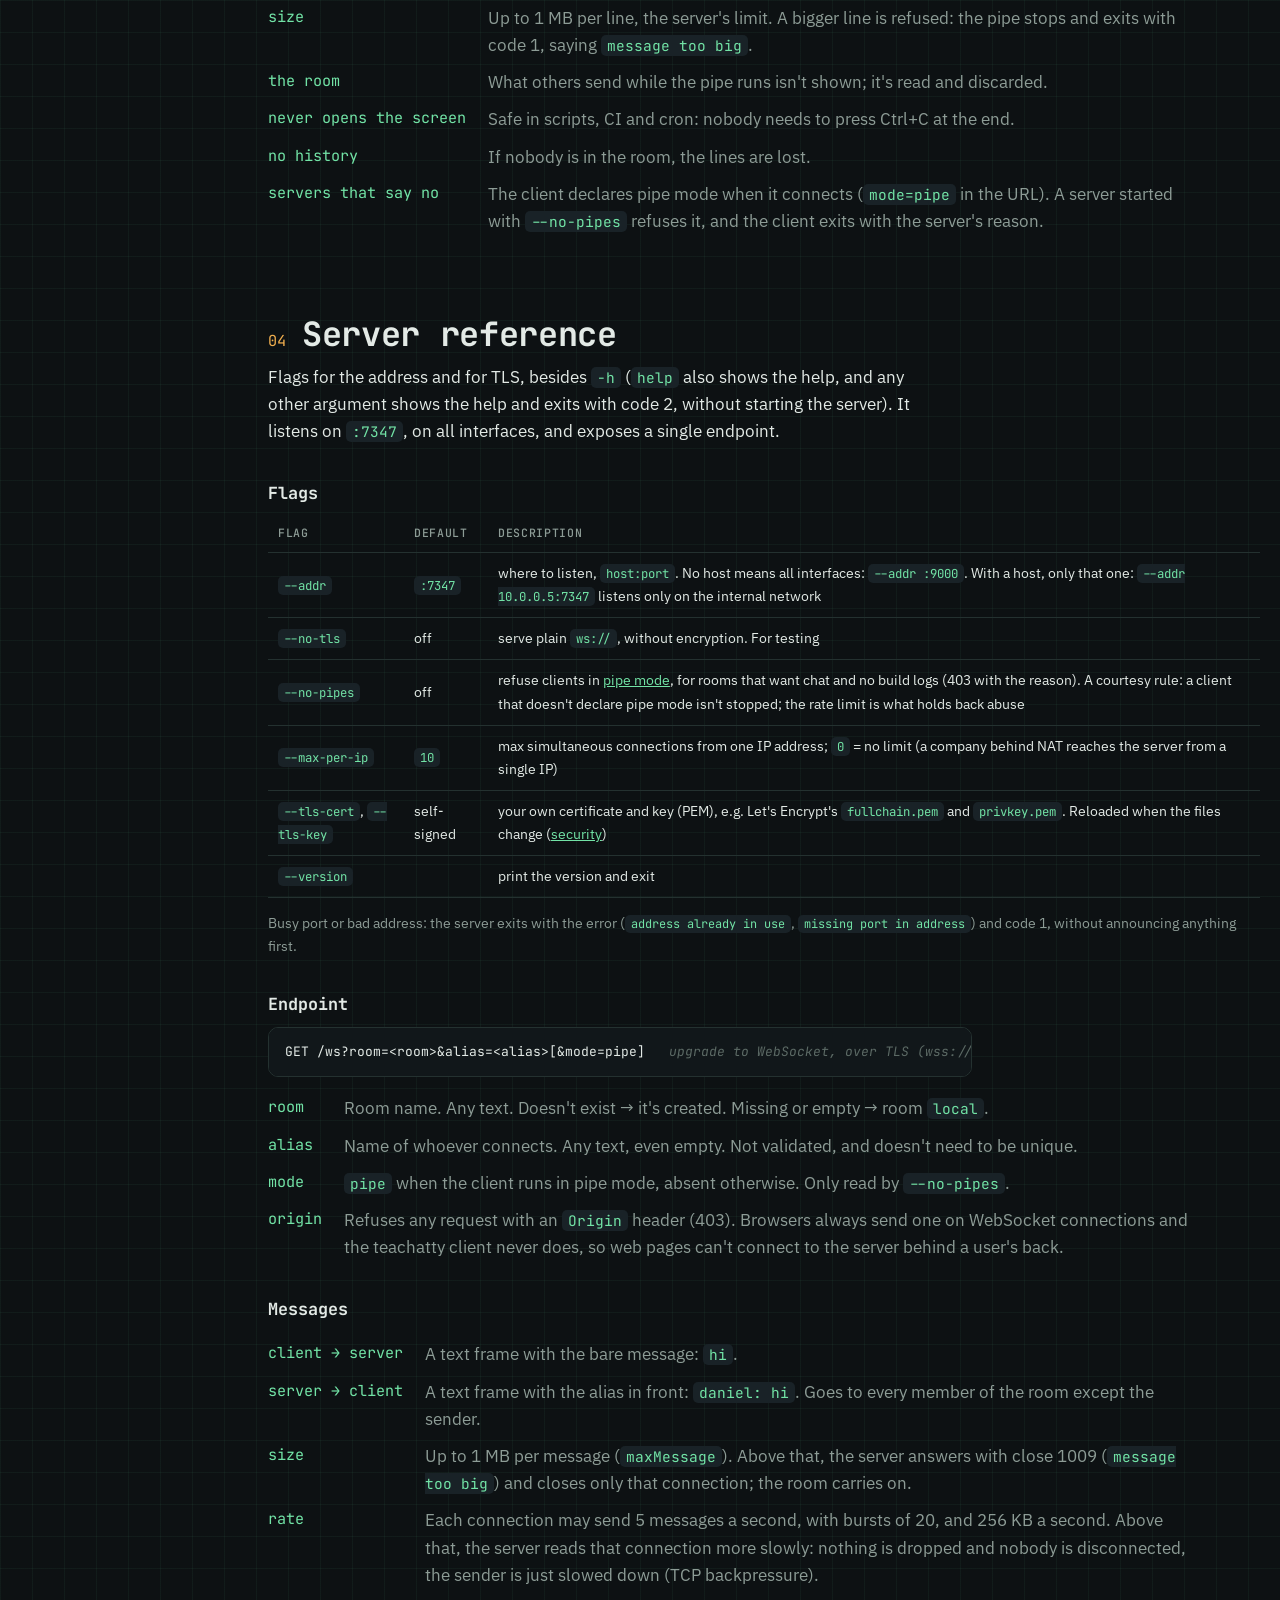
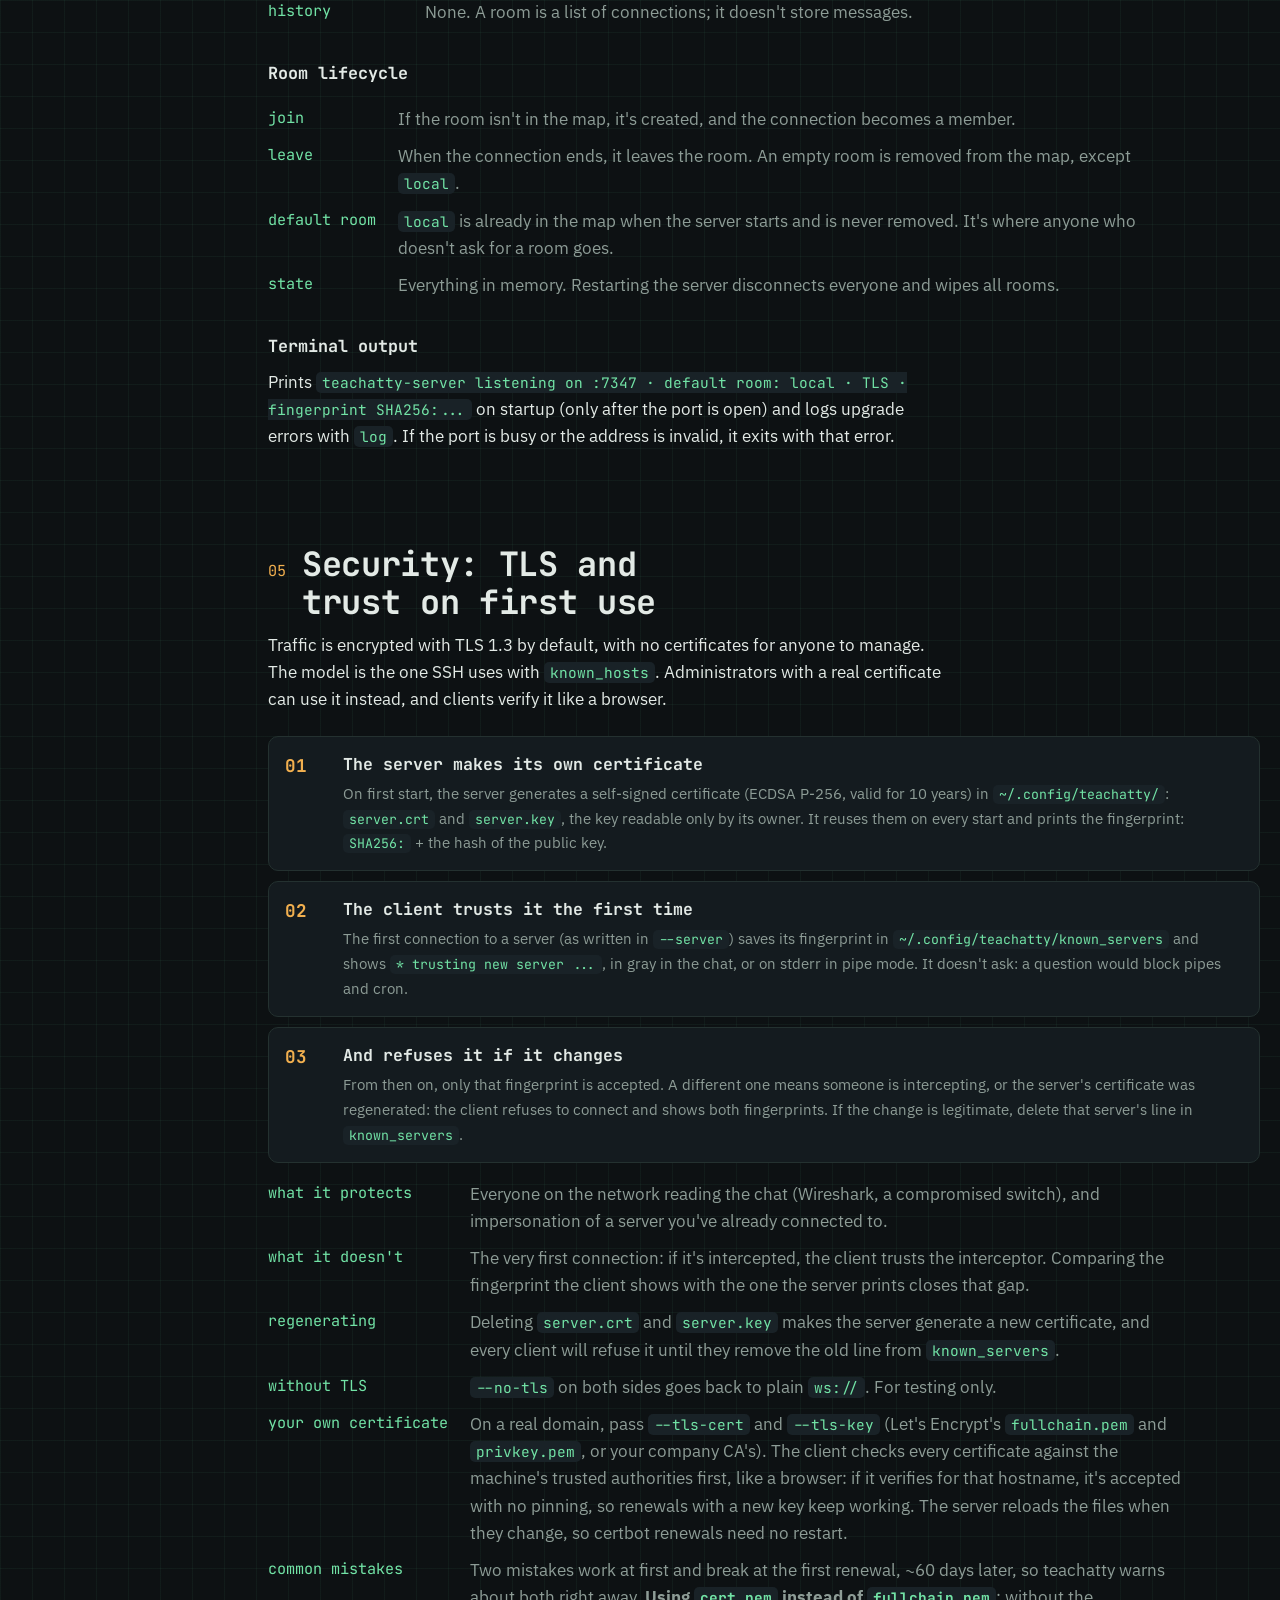
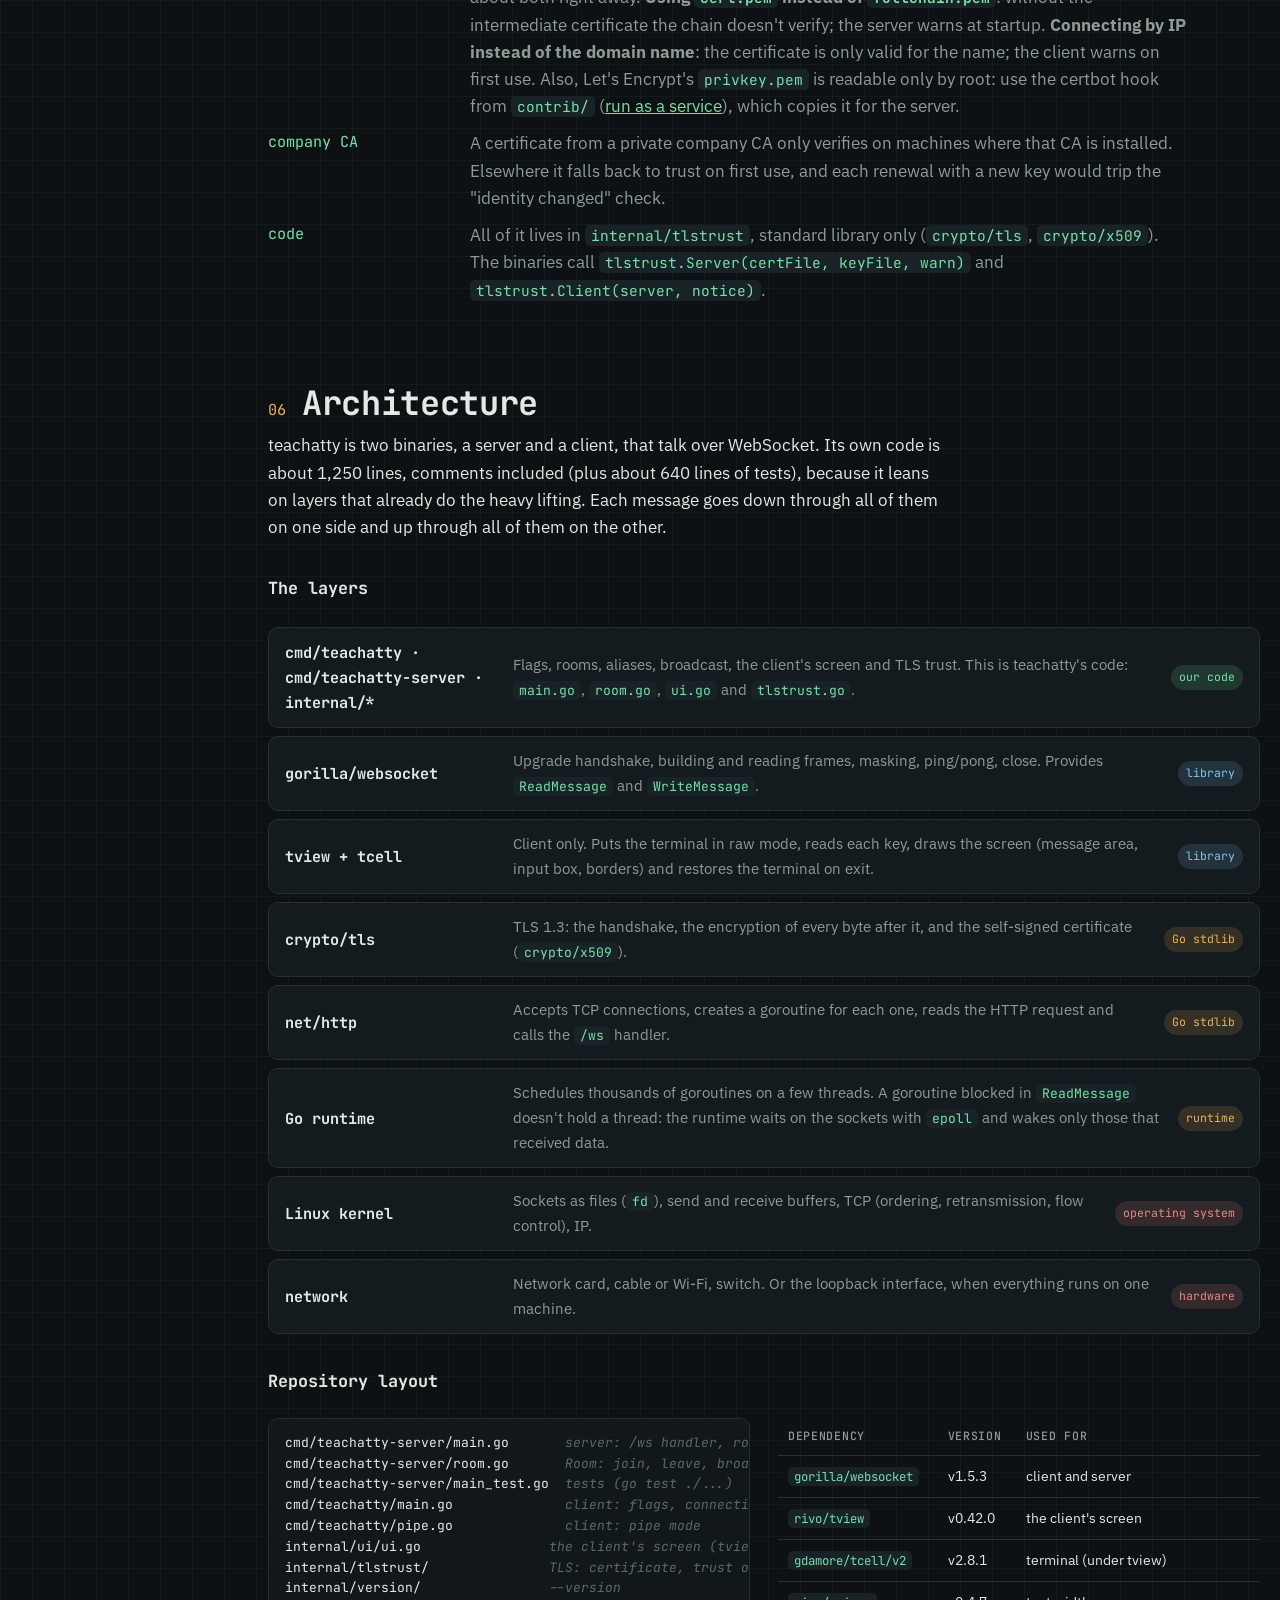
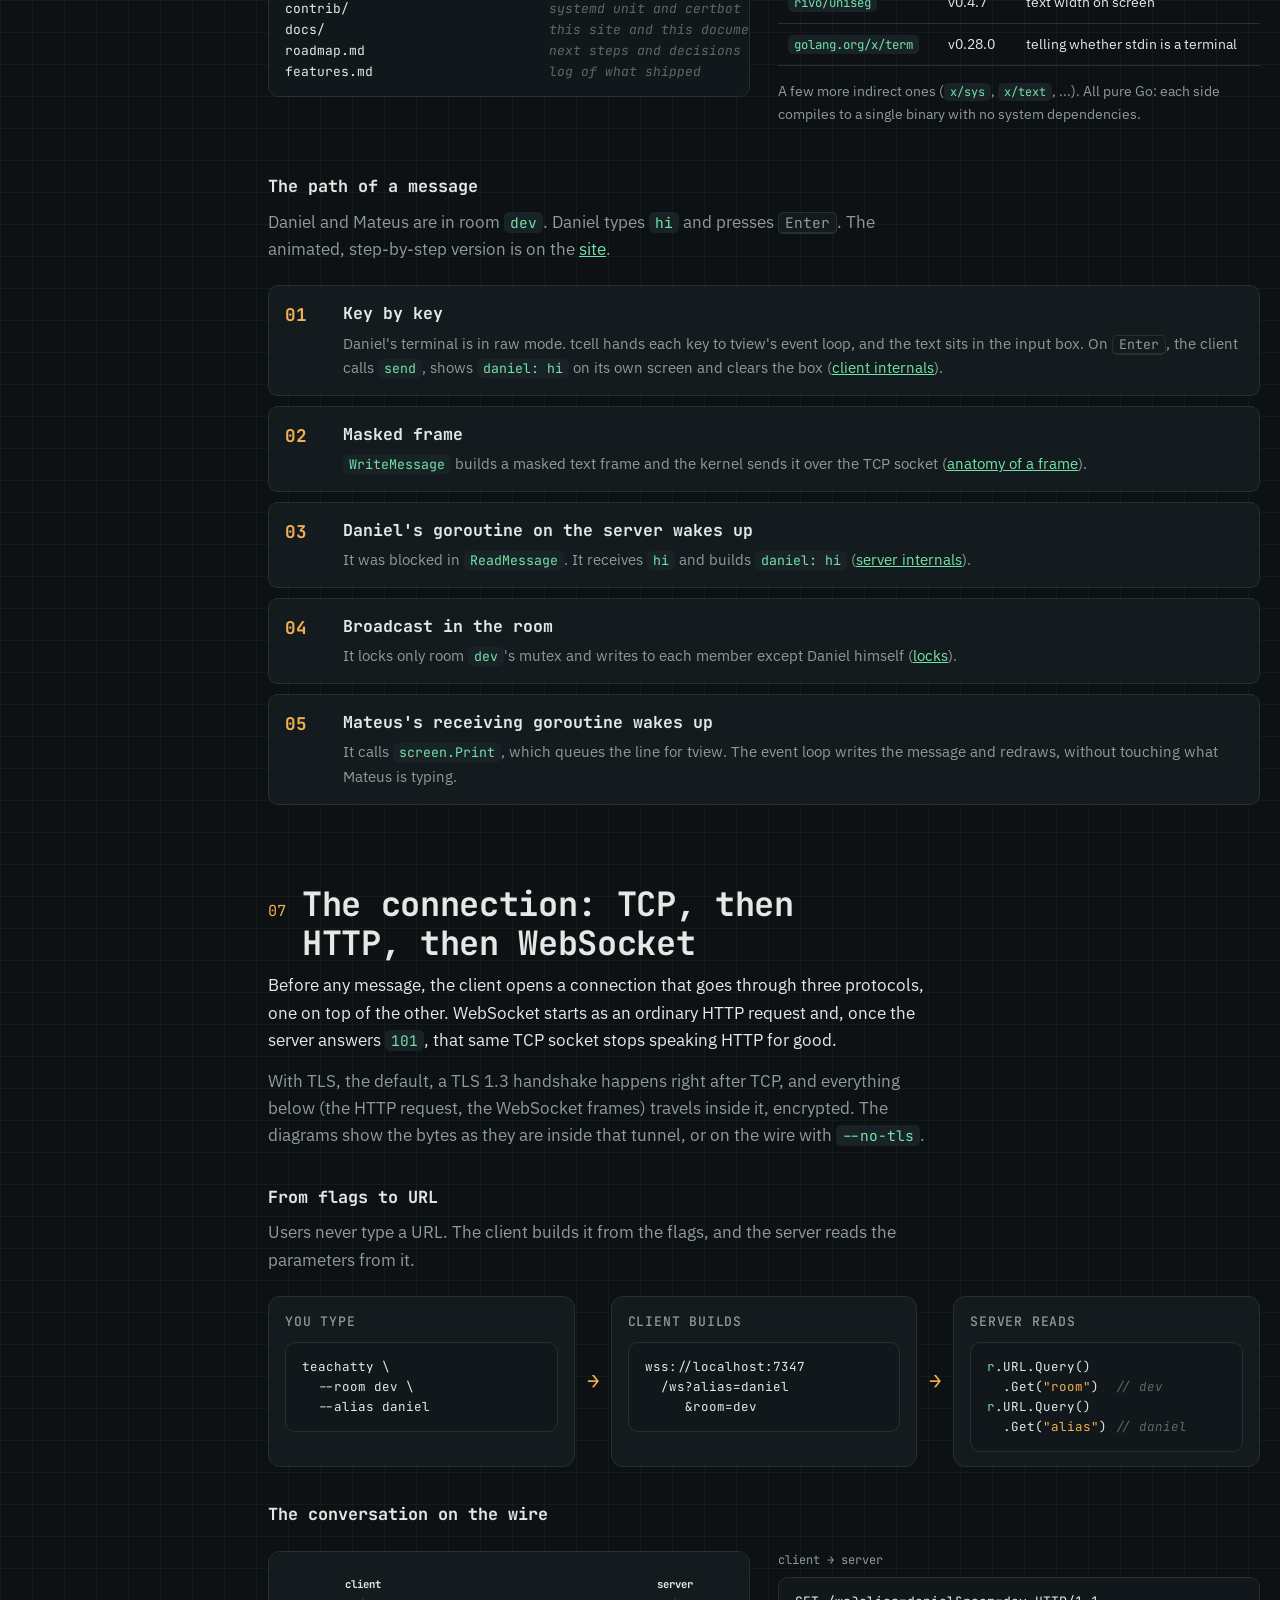
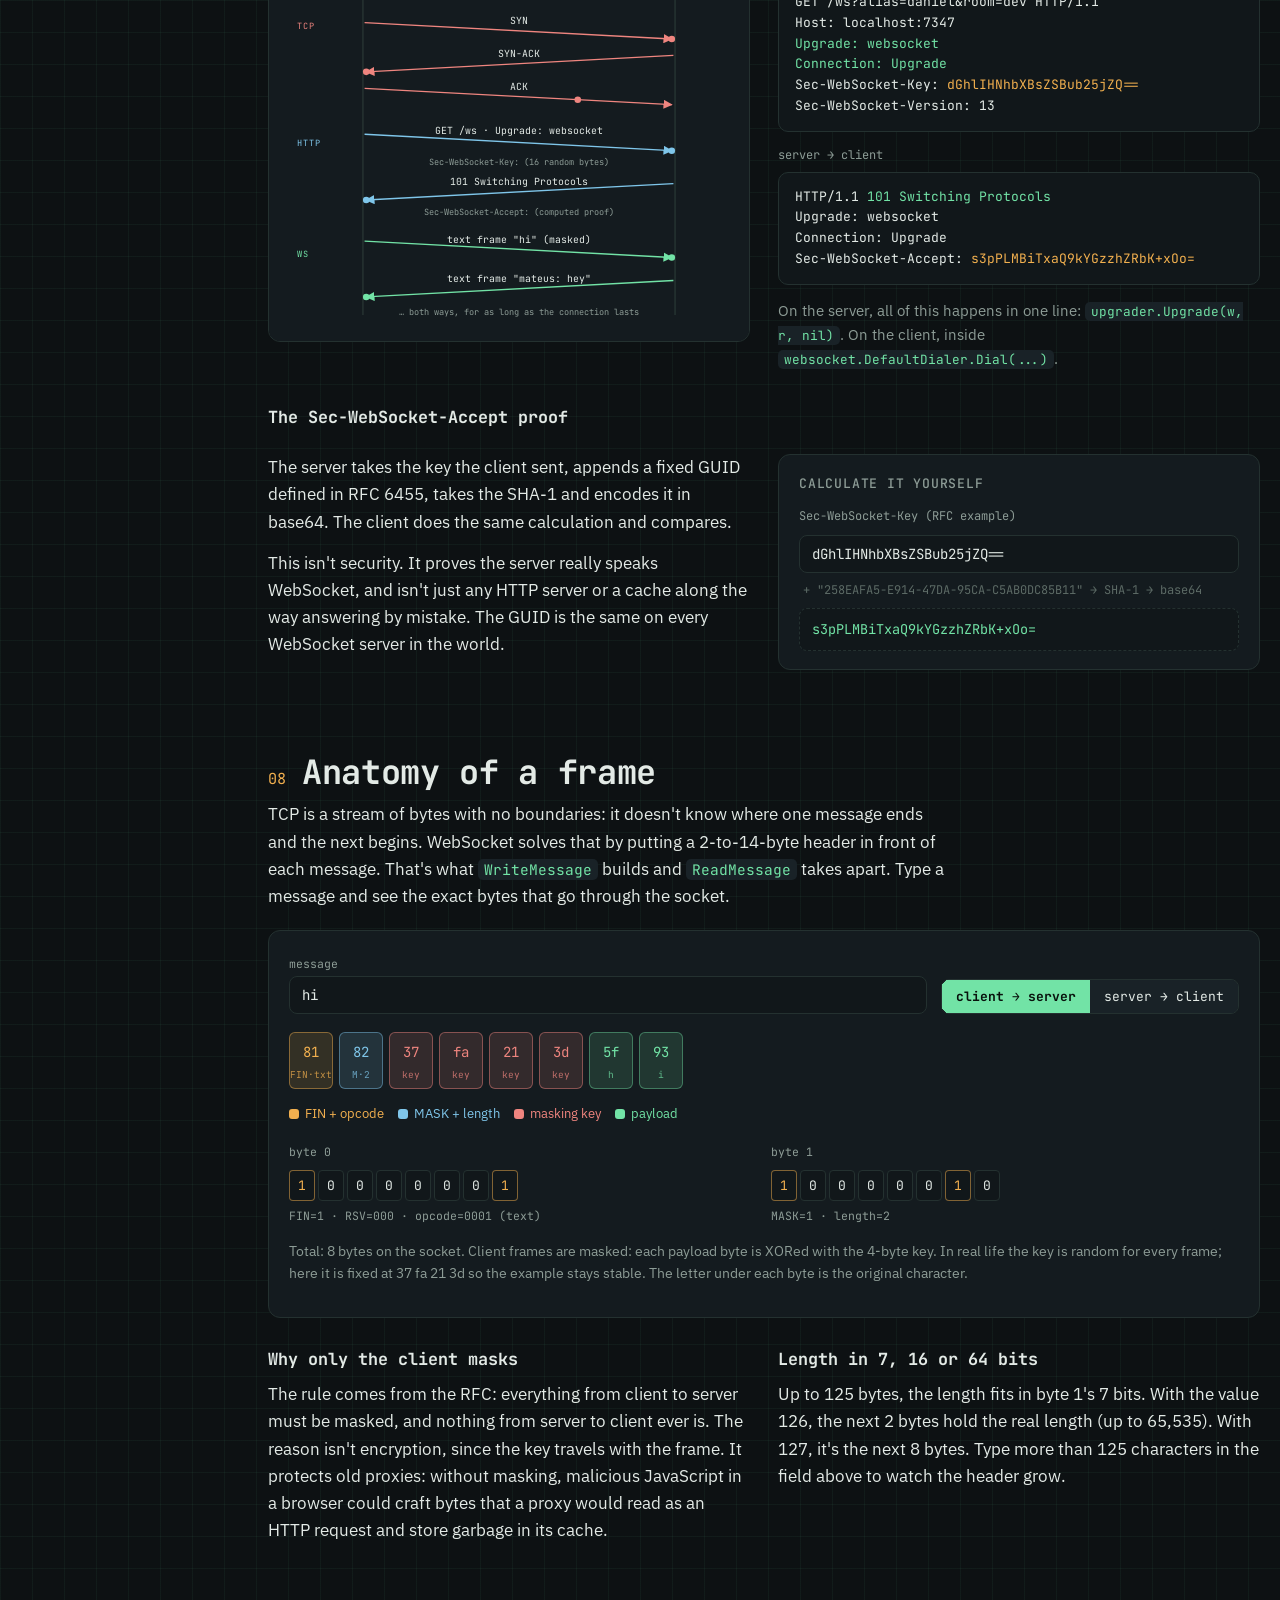
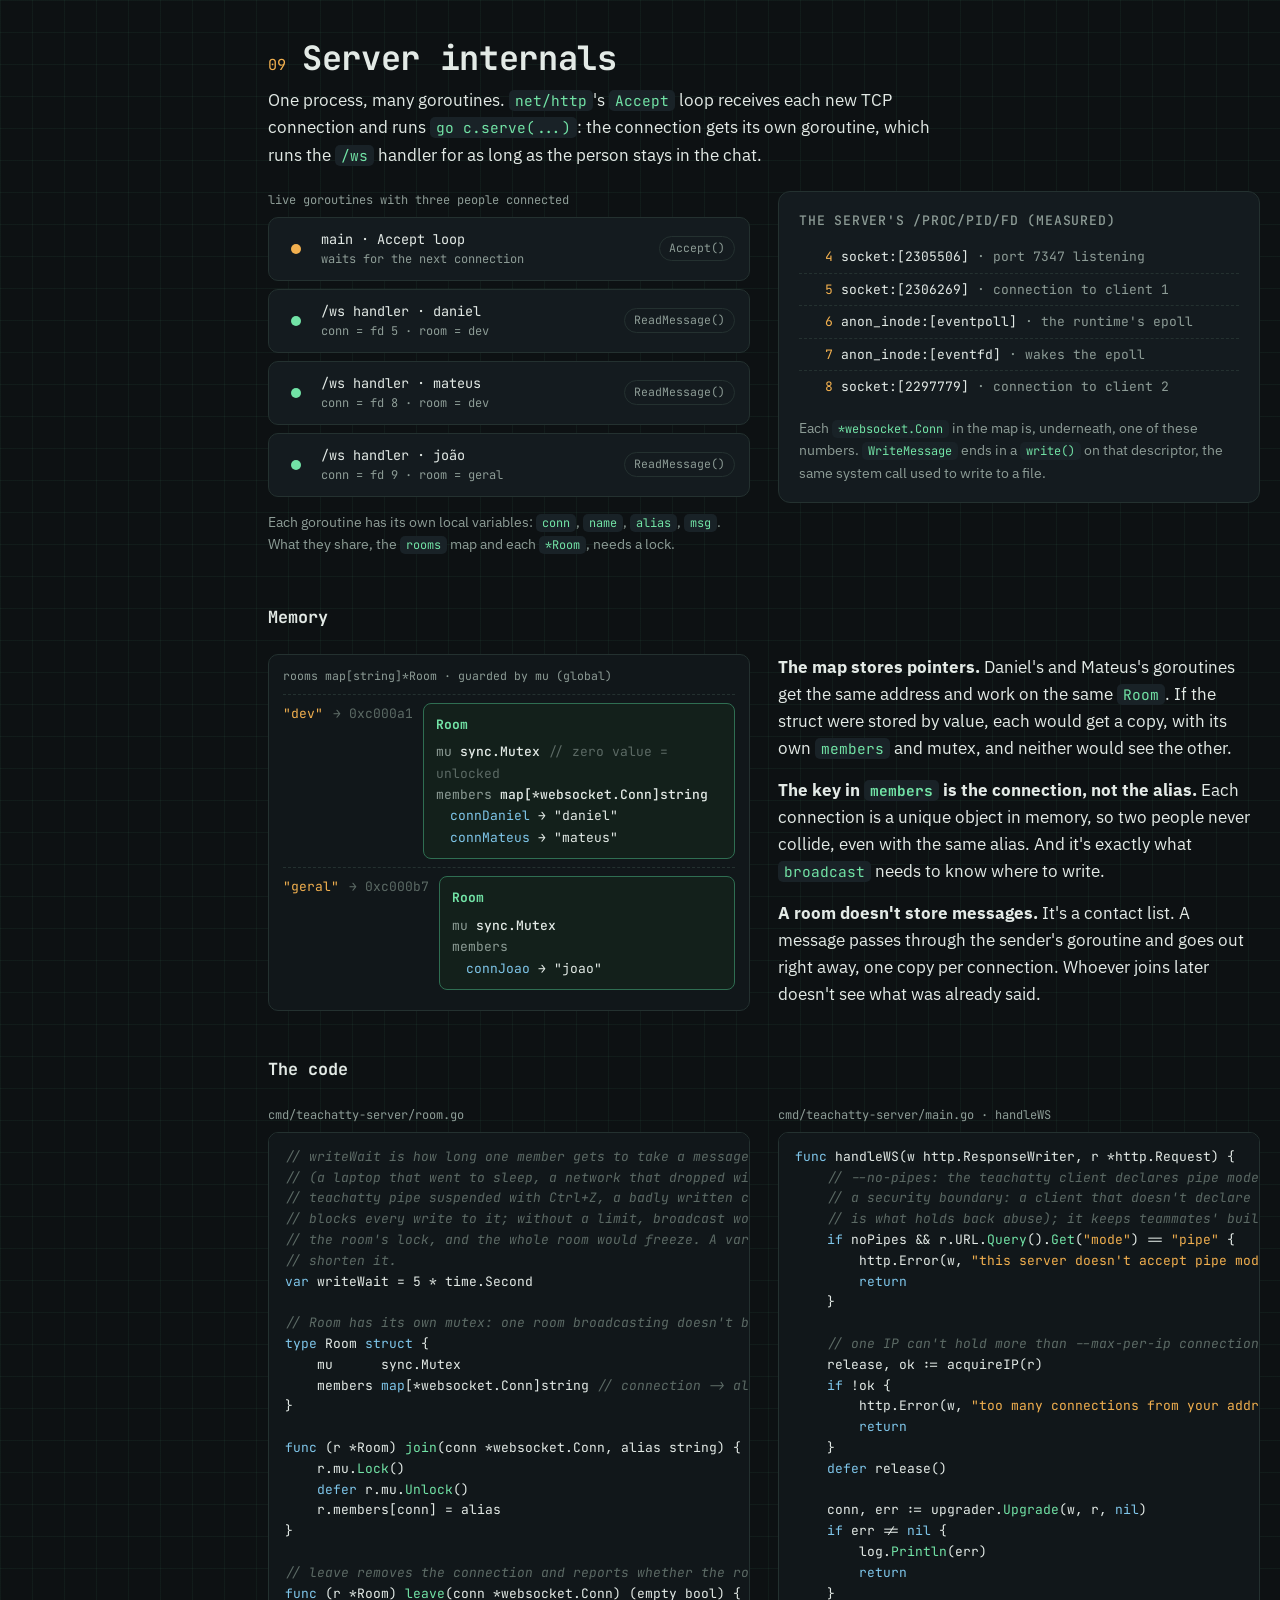
==== commit fc0958cf: "Open source under AGPL-3.0, .deb/.rpm packages, site pitch - LICENSE: GNU AGPL-3.0, so teachatty sta" ====
--- a/docs/docs.html
+++ b/docs/docs.html
@@ -47,6 +47,7 @@
   <div class="read">
     <div class="sec-head"><span class="sec-num">01</span><h2>Overview</h2></div>
     <p>teachatty is a terminal chat for developers and sysadmins. A server keeps rooms in memory and relays messages; each person runs the client in their own terminal, joins a room and talks. It's built to run on your own company's server.</p>
+    <p>teachatty is free software under the <a href="https://github.com/daniel-cmdline/teachatty/blob/main/LICENSE">GNU AGPL-3.0</a>, and will stay that way. Contributions are welcome: see <a href="https://github.com/daniel-cmdline/teachatty/blob/main/CONTRIBUTING.md">CONTRIBUTING.md</a>.</p>
     <div class="callout"><p><b>Status:</b> early development. It works for chatting between machines, encrypted with TLS by default, but breaking changes are on the way. See the <a href="#limits">limitations</a>.</p></div>
   </div>
   <dl class="ref">
@@ -61,12 +62,23 @@
 <section id="getting-started">
   <div class="read">
     <div class="sec-head"><span class="sec-num">02</span><h2>Getting started</h2></div>
-    <p>Requirements: Go 1.27 or newer, a UTF-8 terminal, and port 7347 open on the server machine.</p>
-  </div>
+    <p>Requirements: a UTF-8 terminal, and port 7347 open on the server machine. Go 1.27 or newer only if you install or build from source.</p>
+  </div>
+  <h3 id="install">Install</h3>
+  <p class="read">Packages for Debian/Ubuntu (<code>.deb</code>) and Fedora/RHEL (<code>.rpm</code>), for amd64 and arm64, plus Linux and macOS tarballs and <code>checksums.txt</code>, are at <a href="https://teachatty.com/downloads/">teachatty.com/downloads</a>. The <code>latest</code> names always point to the newest build. Until v0.1.0 is tagged, these are development builds.</p>
+  <pre style="max-width:88ch"><span class="c"># Debian, Ubuntu, Mint</span>
+curl -LO https://teachatty.com/downloads/teachatty_latest_amd64.deb
+sudo apt install ./teachatty_latest_amd64.deb
+
+<span class="c"># Fedora, RHEL, Rocky, Alma</span>
+sudo dnf install https://teachatty.com/downloads/teachatty-latest.x86_64.rpm
+
+<span class="c"># anywhere with Go 1.27+</span>
+go install github.com/daniel-cmdline/teachatty/cmd/teachatty@latest</pre>
   <h3>Try the public server</h3>
-  <p class="read">A public teachatty server runs at <b>teachatty.com</b>. Without a port, the client uses 7347:</p>
-  <pre style="max-width:88ch">go install github.com/daniel-cmdline/teachatty/cmd/teachatty@latest
-teachatty --server teachatty.com</pre>
+  <p class="read">A public teachatty server runs at <b>teachatty.com</b>. Without a port, the client uses 7347. With no <code>--room</code>, you land in <code>local</code>, the lobby everyone shares. To meet friends, make up a room name and send them the same command: the room appears when the first person joins. Rooms have no passwords yet, so pick a name that's hard to guess. Pipe mode is turned off on the public server (<code>--no-pipes</code>).</p>
+  <pre style="max-width:88ch">teachatty --server teachatty.com
+teachatty --server teachatty.com --room tea-with-friends</pre>
   <h3>Run from source</h3>
   <pre style="max-width:88ch">git clone https://github.com/daniel-cmdline/teachatty.git
 cd teachatty
@@ -100,7 +112,19 @@
 ./teachatty-server
 ./teachatty --room dev --alias daniel</pre>
   <h3 id="service">Run the server as a service</h3>
-  <p class="read">The repo ships a hardened systemd unit and a certbot hook in <code>contrib/</code>. The server then starts on boot, restarts if it crashes, logs to the journal and runs as its own unprivileged user.</p>
+  <p class="read">The easiest way is the <code>teachatty-server</code> package: it installs the binary, a hardened systemd unit, the <code>teachatty</code> system user and the certbot hook. Flags go in <code>/etc/default/teachatty-server</code>, which upgrades never overwrite:</p>
+  <pre style="max-width:88ch">curl -LO https://teachatty.com/downloads/teachatty-server_latest_amd64.deb
+sudo apt install ./teachatty-server_latest_amd64.deb
+<span class="c"># or: sudo dnf install https://teachatty.com/downloads/teachatty-server-latest.x86_64.rpm</span>
+
+<span class="c"># with a domain: Let's Encrypt, then point TEACHATTY_SERVER_ARGS at the copied files</span>
+sudo certbot certonly --standalone -d chat.example.com \
+  --deploy-hook /usr/share/teachatty-server/teachatty-deploy-hook.sh
+sudoedit /etc/default/teachatty-server
+
+sudo systemctl enable --now teachatty-server
+journalctl -u teachatty-server -f      <span class="c"># logs, including the fingerprint</span></pre>
+  <p class="read">Without the package, the repo ships the same unit and hook in <code>contrib/</code>. The server then starts on boot, restarts if it crashes, logs to the journal and runs as its own unprivileged user.</p>
   <pre style="max-width:88ch"><span class="c"># 1. a system user for the server, and the binary</span>
 sudo useradd --system --home /var/lib/teachatty --shell /usr/sbin/nologin teachatty
 go install github.com/daniel-cmdline/teachatty/cmd/teachatty-server@latest
@@ -1296,7 +1320,7 @@
     <p>In this order, one feature at a time. The full list, with the decisions made and the open questions, is in <a href="https://github.com/daniel-cmdline/teachatty/blob/main/roadmap.md">roadmap.md</a>. What has shipped is in <a href="https://github.com/daniel-cmdline/teachatty/blob/main/features.md">features.md</a>.</p>
   </div>
   <ol class="road">
-    <li><div><b>Release v0.1.0</b><p>A git tag and prebuilt binaries for Linux and macOS (amd64 and arm64), plus <code>.deb</code> and <code>.rpm</code> packages, so nobody needs Go installed.</p></div></li>
+    <li><div><b>Release v0.1.0</b><p>The packages at <a href="https://teachatty.com/downloads/">teachatty.com/downloads</a>, made official: a git tag and a release page, so <code>.deb</code>, <code>.rpm</code> and the tarballs carry a stable version instead of a development build.</p></div></li>
     <li><div><b>Access control</b><p>A server-wide token or password-protected rooms, decided after the release. TLS is in place, so a secret travels encrypted; the server stores only a salted hash.</p></div></li>
     <li><div><b>Message history</b><p>SQLite with <code>modernc.org/sqlite</code>. Needed for pipe mode to keep logs and for persistent rooms.</p></div></li>
   </ol>
--- a/docs/style.css
+++ b/docs/style.css
@@ -351,3 +351,7 @@
   nav.toc a.chip { display: none; }
 }
 
+
+/* ---------- site: install and join cards ---------- */
+.card pre { margin-top: 12px; font-size: 12.5px; }
+.card b + pre { margin-top: 4px; }
